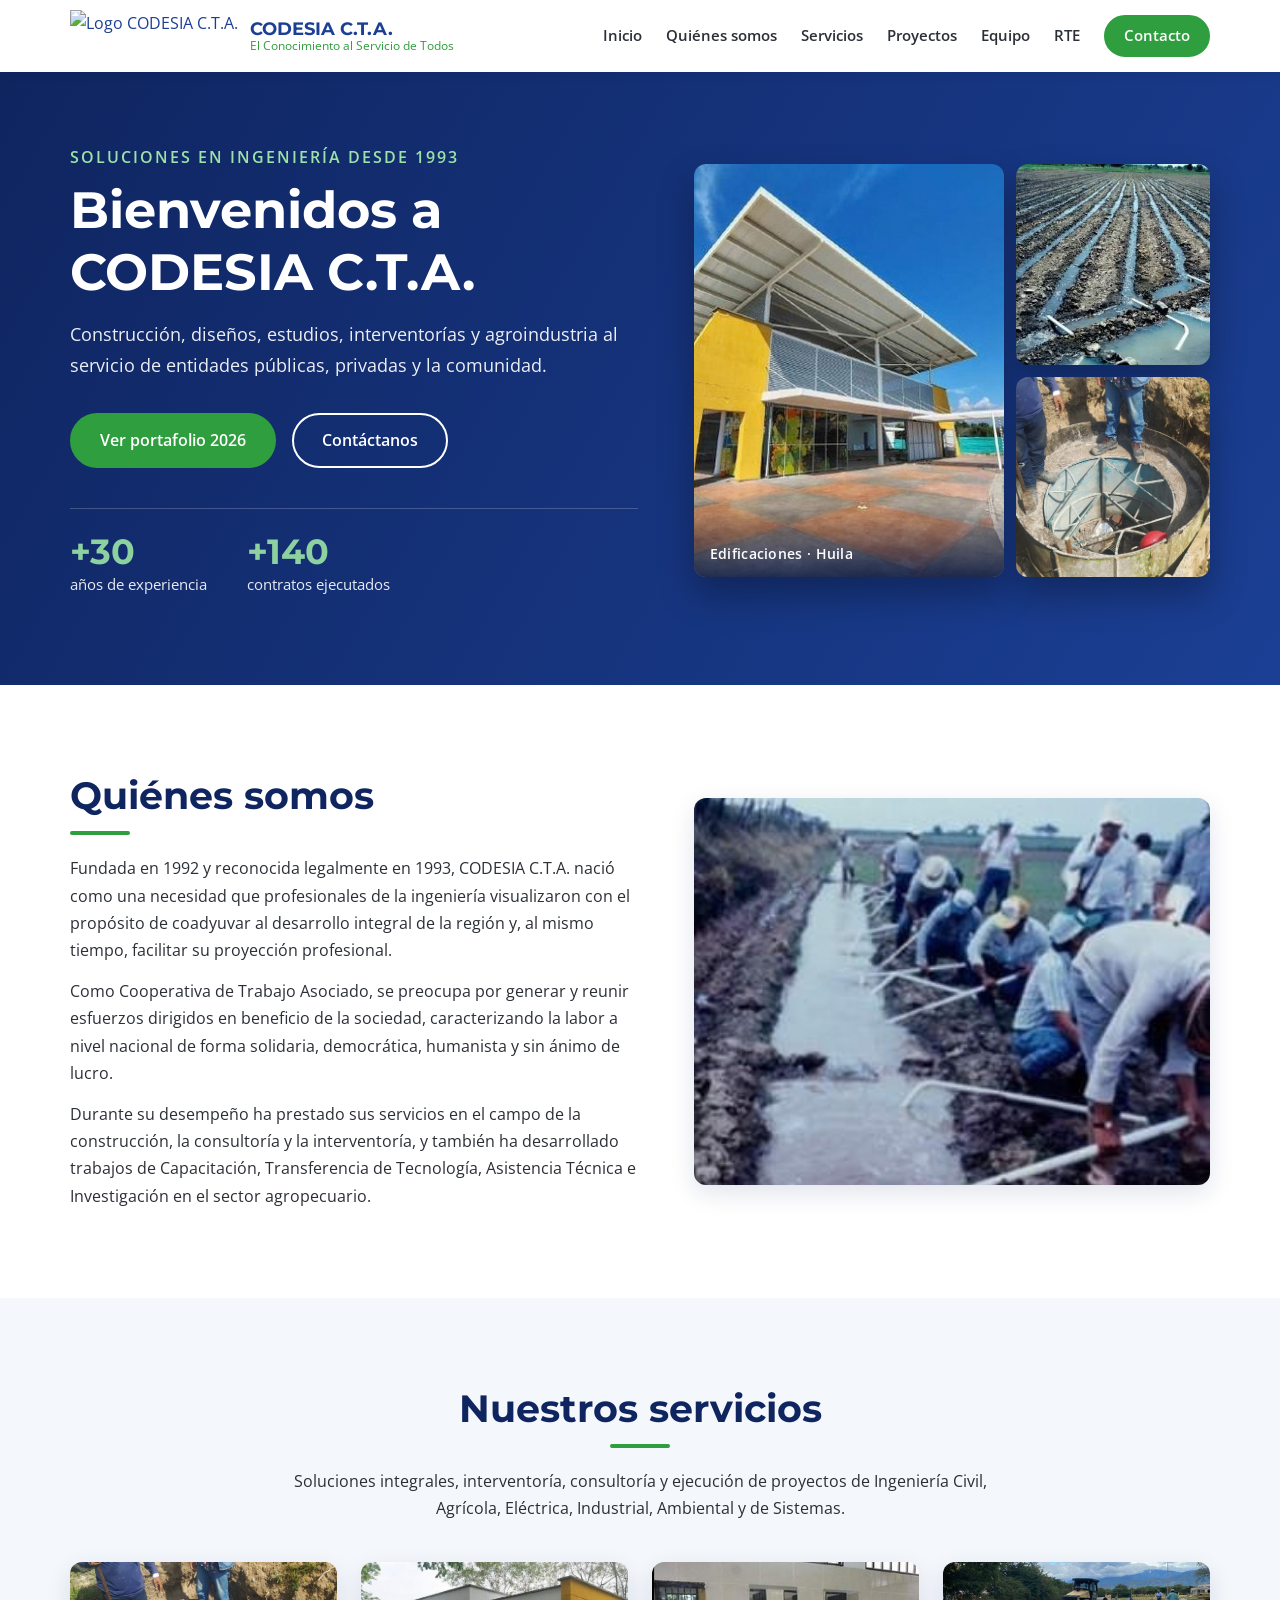
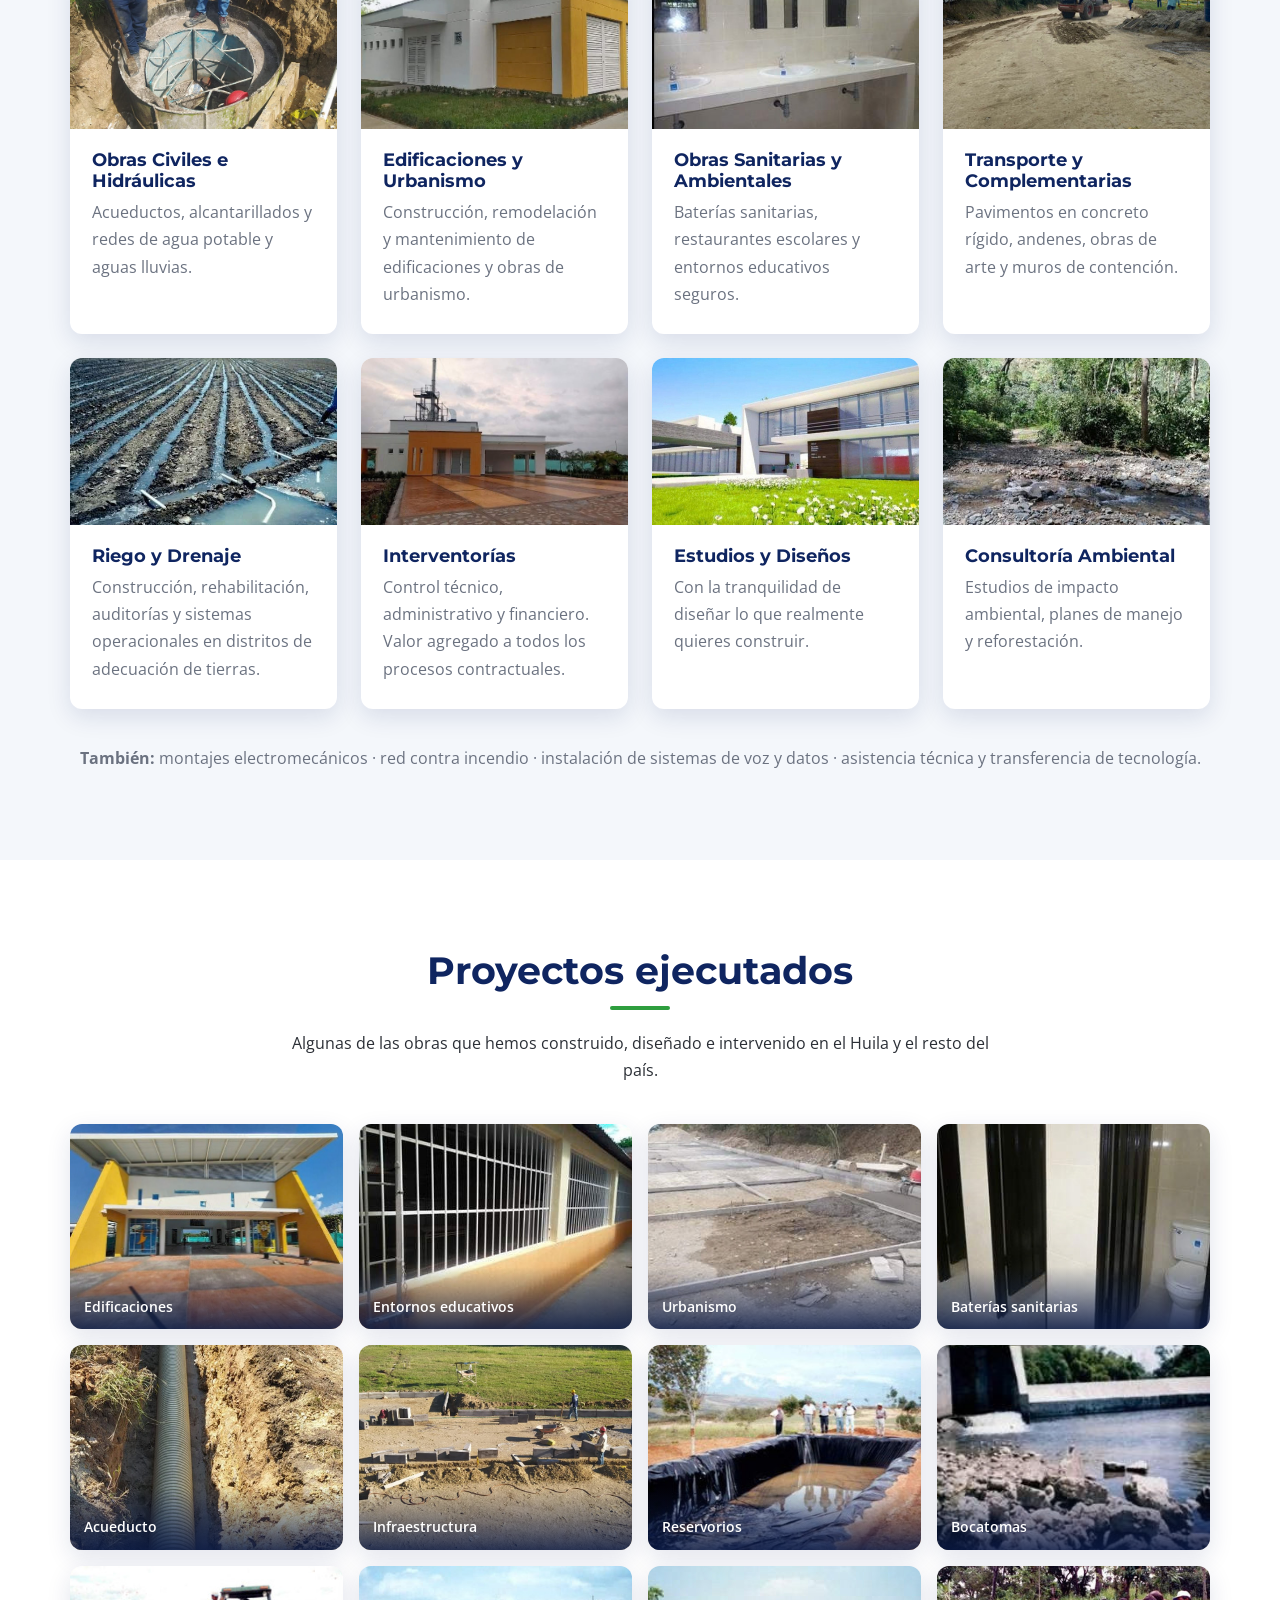
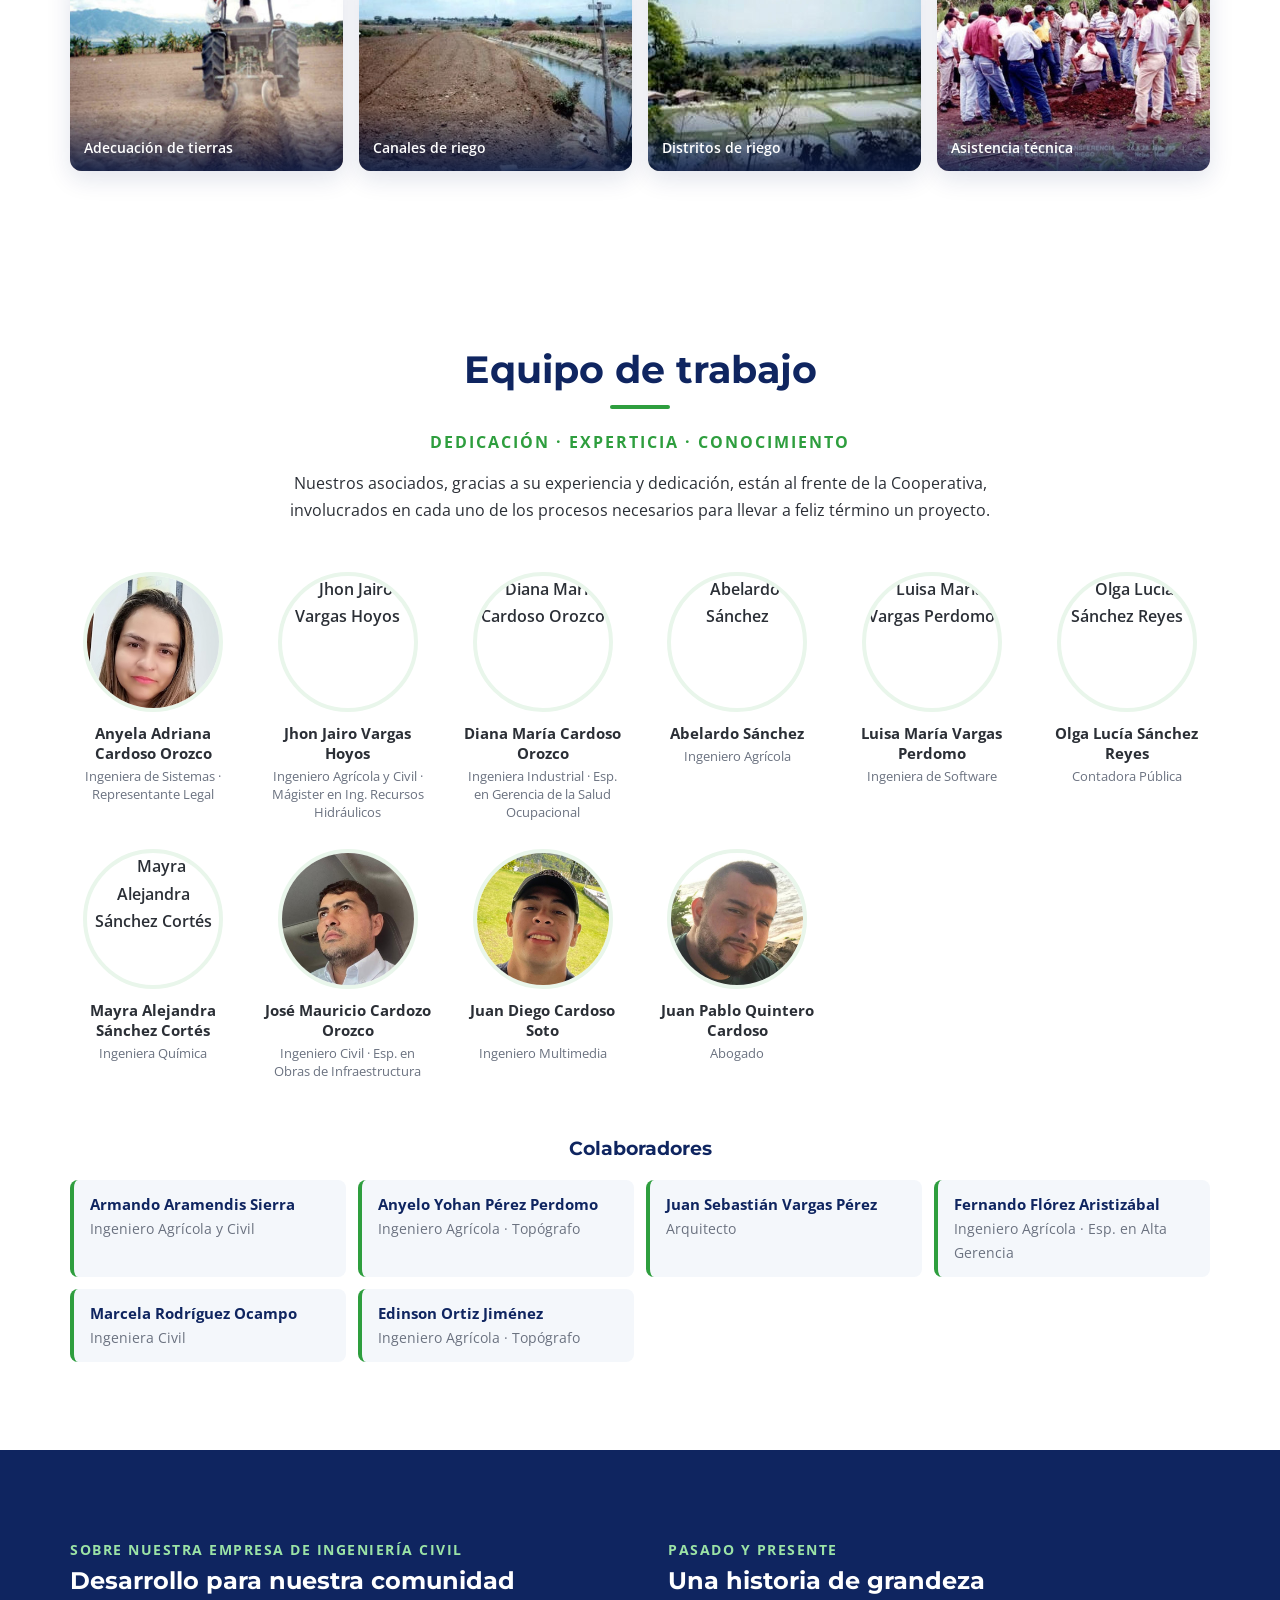
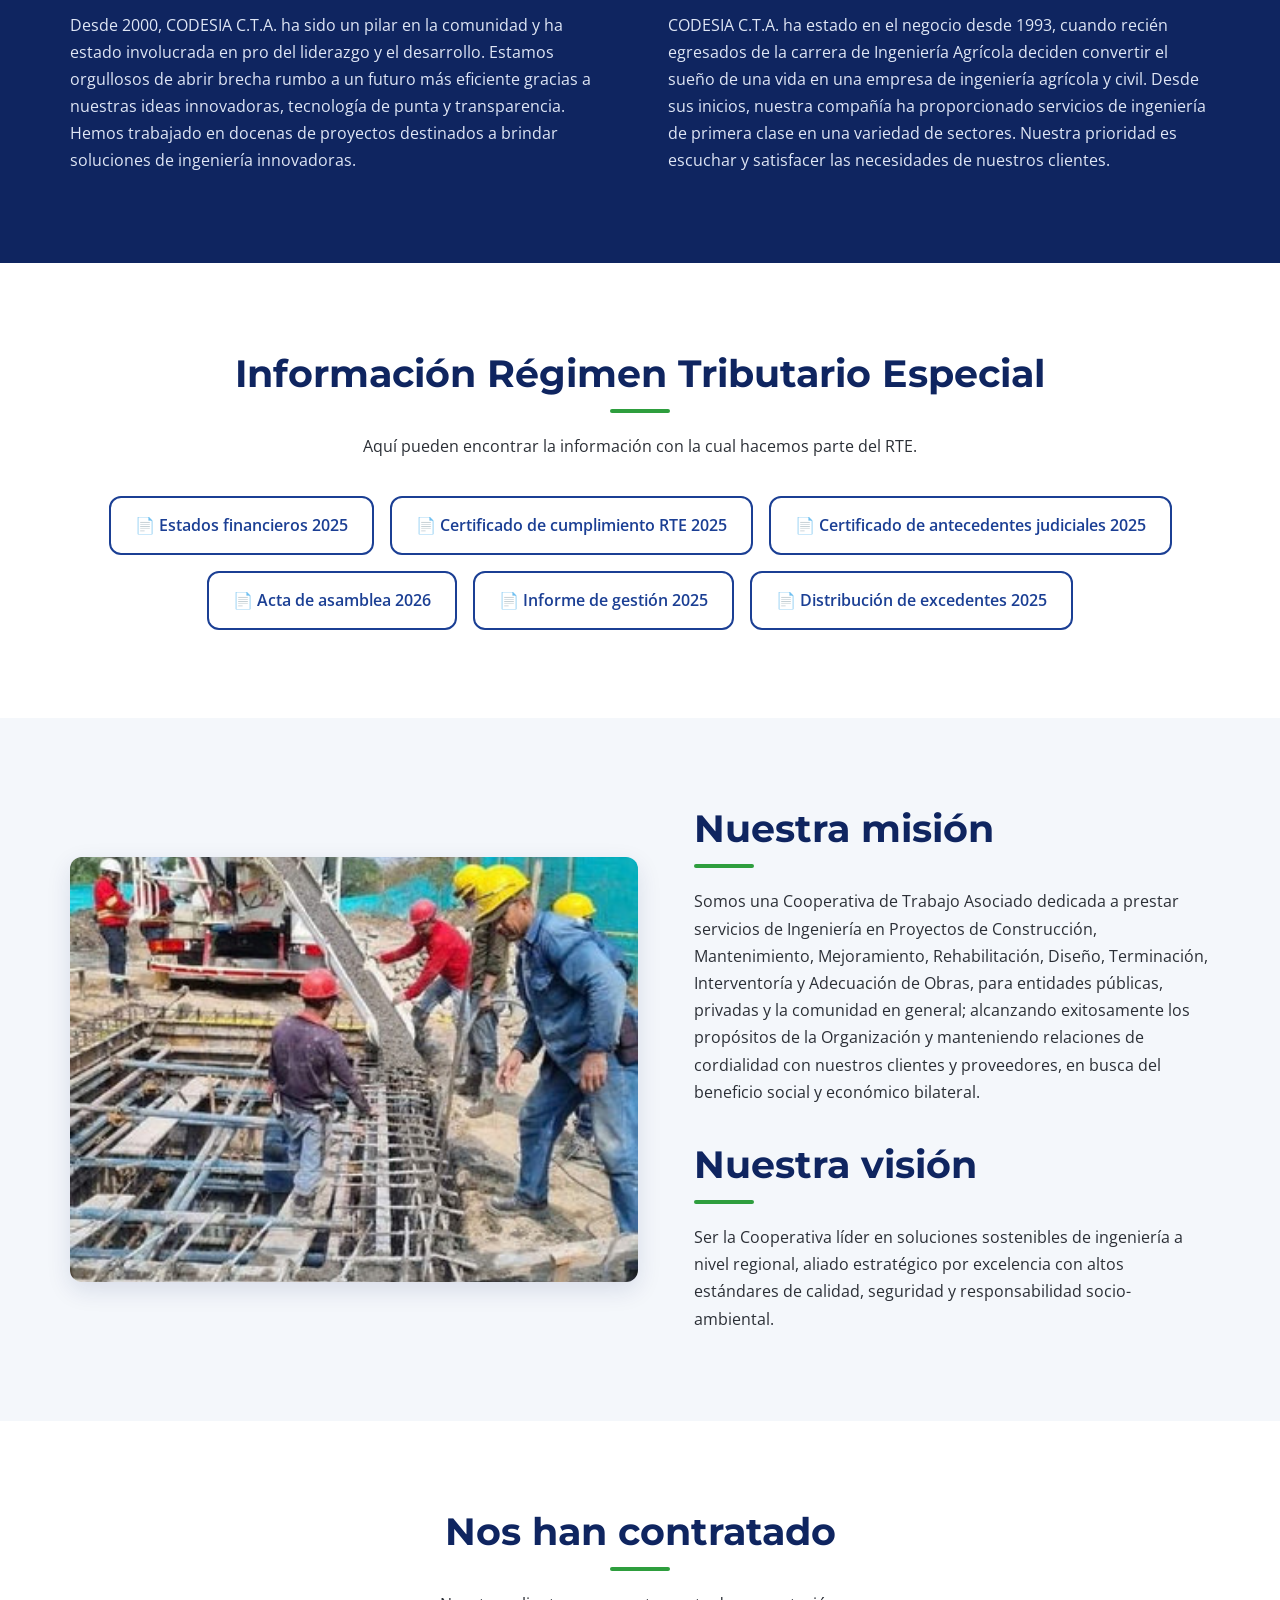
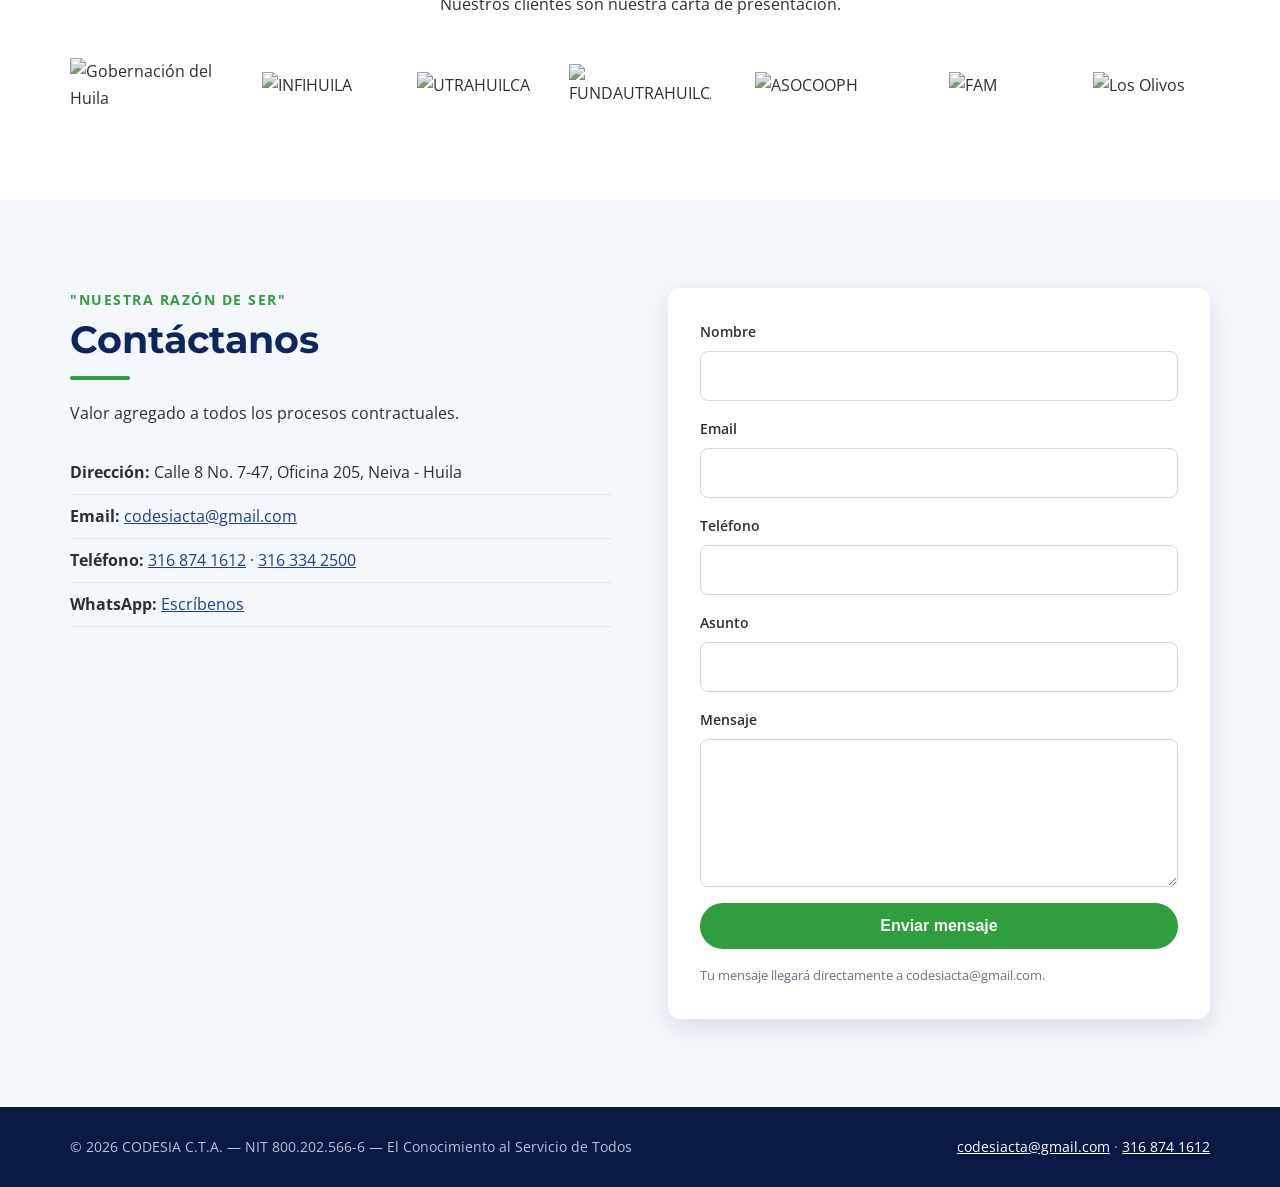
==== index.html @ 28643c00 "Equipo: agrega a Juan Diego Cardoso Soto y Juan Pablo Quintero Cardoso; nueva foto de Anyela Co-Auth" ====
<!DOCTYPE html>
<html lang="es">
<head>
  <meta charset="UTF-8">
  <meta name="viewport" content="width=device-width, initial-scale=1.0">
  <title>CODESIA C.T.A. | Ingeniería, Construcción e Interventoría</title>
  <meta name="description" content="CODESIA C.T.A. - Cooperativa de Trabajo Asociado para la construcción, diseños, estudios, interventorías y agroindustria. El Conocimiento al Servicio de Todos.">
  <link rel="icon" href="https://static.wixstatic.com/media/027a14_4498645d5da542258944b8db8ea294cb~mv2.png/v1/fit/w_1200,h_1200,q_85/img.png">
  <link rel="preconnect" href="https://fonts.googleapis.com">
  <link rel="preconnect" href="https://fonts.gstatic.com" crossorigin>
  <link href="https://fonts.googleapis.com/css2?family=Montserrat:wght@600;700;800&family=Open+Sans:wght@400;600&display=swap" rel="stylesheet">
  <link rel="stylesheet" href="css/styles.css">
</head>
<body>

  <!-- ===== ENCABEZADO ===== -->
  <header class="header" id="header">
    <div class="container header__inner">
      <a href="#inicio" class="brand">
        <img src="https://static.wixstatic.com/media/027a14_4498645d5da542258944b8db8ea294cb~mv2.png/v1/fit/w_1200,h_1200,q_85/img.png" alt="Logo CODESIA C.T.A." class="brand__logo">
        <span class="brand__text">
          <strong>CODESIA C.T.A.</strong>
          <small>El Conocimiento al Servicio de Todos</small>
        </span>
      </a>
      <button class="nav-toggle" id="navToggle" aria-label="Abrir menú" aria-expanded="false">
        <span></span><span></span><span></span>
      </button>
      <nav class="nav" id="nav">
        <a href="#inicio">Inicio</a>
        <a href="#nosotros">Quiénes somos</a>
        <a href="#servicios">Servicios</a>
        <a href="#proyectos">Proyectos</a>
        <a href="#equipo">Equipo</a>
        <a href="#rte">RTE</a>
        <a href="#contacto" class="btn btn--small">Contacto</a>
      </nav>
    </div>
  </header>

  <main>
    <!-- ===== HERO ===== -->
    <section class="hero" id="inicio">
      <div class="container hero__grid">
        <div class="hero__content">
          <p class="hero__eyebrow">Soluciones en ingeniería desde 1993</p>
          <h1>Bienvenidos a CODESIA C.T.A.</h1>
          <p class="hero__lead">Construcción, diseños, estudios, interventorías y agroindustria al servicio de entidades públicas, privadas y la comunidad.</p>
          <div class="hero__actions">
            <a href="docs/portafolio-codesia-2026.pdf" target="_blank" rel="noopener" class="btn">Ver portafolio 2026</a>
            <a href="#contacto" class="btn btn--ghost">Contáctanos</a>
          </div>
          <ul class="hero__stats">
            <li><strong>+30</strong> años de experiencia</li>
            <li><strong>+140</strong> contratos ejecutados</li>
          </ul>
        </div>
        <div class="hero__media">
          <div class="collage">
            <figure class="collage__main slides" aria-label="Obras ejecutadas por CODESIA C.T.A.">
              <img class="is-active" src="img/hero-edificio.jpg" alt="Edificación construida por CODESIA C.T.A." data-caption="Edificaciones · Huila">
              <img src="img/serv-interventoria.jpg" alt="Obra con interventoría de CODESIA C.T.A." data-caption="Interventoría de obra civil">
              <img src="img/proy-edificacion.jpg" alt="Fachada de edificación entregada" data-caption="Obra entregada">
              <figcaption class="slides__caption">Edificaciones · Huila</figcaption>
            </figure>
            <img class="collage__side" src="img/serv-riego.jpg" alt="Distrito de riego construido por CODESIA">
            <img class="collage__side" src="img/serv-obras-civiles.jpg" alt="Obra de alcantarillado ejecutada por CODESIA">
          </div>
        </div>
      </div>
    </section>

    <!-- ===== QUIÉNES SOMOS ===== -->
    <section class="section" id="nosotros">
      <div class="container split">
        <div>
          <h2 class="section__title">Quiénes somos</h2>
          <p>Fundada en 1992 y reconocida legalmente en 1993, CODESIA C.T.A. nació como una necesidad que profesionales de la ingeniería visualizaron con el propósito de coadyuvar al desarrollo integral de la región y, al mismo tiempo, facilitar su proyección profesional.</p>
          <p>Como Cooperativa de Trabajo Asociado, se preocupa por generar y reunir esfuerzos dirigidos en beneficio de la sociedad, caracterizando la labor a nivel nacional de forma solidaria, democrática, humanista y sin ánimo de lucro.</p>
          <p>Durante su desempeño ha prestado sus servicios en el campo de la construcción, la consultoría y la interventoría, y también ha desarrollado trabajos de Capacitación, Transferencia de Tecnología, Asistencia Técnica e Investigación en el sector agropecuario.</p>
        </div>
        <img class="split__img" src="img/nosotros-riego.jpg" alt="Equipo de CODESIA trabajando en un canal de riego" loading="lazy">
      </div>
    </section>

    <!-- ===== SERVICIOS ===== -->
    <section class="section section--alt" id="servicios">
      <div class="container">
        <h2 class="section__title center">Nuestros servicios</h2>
        <p class="center narrow">Soluciones integrales, interventoría, consultoría y ejecución de proyectos de Ingeniería Civil, Agrícola, Eléctrica, Industrial, Ambiental y de Sistemas.</p>
        <div class="cards">
          <article class="card">
            <img src="img/serv-obras-civiles.jpg" alt="Obra de alcantarillado" loading="lazy">
            <div class="card__body">
              <h3>Obras Civiles e Hidráulicas</h3>
              <p>Acueductos, alcantarillados y redes de agua potable y aguas lluvias.</p>
            </div>
          </article>
          <article class="card">
            <img src="img/serv-edificaciones.jpg" alt="Edificación remodelada" loading="lazy">
            <div class="card__body">
              <h3>Edificaciones y Urbanismo</h3>
              <p>Construcción, remodelación y mantenimiento de edificaciones y obras de urbanismo.</p>
            </div>
          </article>
          <article class="card">
            <img src="img/serv-sanitarias.jpg" alt="Batería sanitaria construida" loading="lazy">
            <div class="card__body">
              <h3>Obras Sanitarias y Ambientales</h3>
              <p>Baterías sanitarias, restaurantes escolares y entornos educativos seguros.</p>
            </div>
          </article>
          <article class="card">
            <img src="img/serv-transporte.jpg" alt="Obra vial con maquinaria" loading="lazy">
            <div class="card__body">
              <h3>Transporte y Complementarias</h3>
              <p>Pavimentos en concreto rígido, andenes, obras de arte y muros de contención.</p>
            </div>
          </article>
          <article class="card">
            <img src="img/serv-riego.jpg" alt="Distrito de riego" loading="lazy">
            <div class="card__body">
              <h3>Riego y Drenaje</h3>
              <p>Construcción, rehabilitación, auditorías y sistemas operacionales en distritos de adecuación de tierras.</p>
            </div>
          </article>
          <article class="card">
            <img src="img/serv-interventoria.jpg" alt="Obra con interventoría de CODESIA" loading="lazy">
            <div class="card__body">
              <h3>Interventorías</h3>
              <p>Control técnico, administrativo y financiero. Valor agregado a todos los procesos contractuales.</p>
            </div>
          </article>
          <article class="card">
            <img src="img/serv-estudios.jpg" alt="Render de diseño arquitectónico" loading="lazy">
            <div class="card__body">
              <h3>Estudios y Diseños</h3>
              <p>Con la tranquilidad de diseñar lo que realmente quieres construir.</p>
            </div>
          </article>
          <article class="card">
            <img src="img/serv-ambiental.jpg" alt="Quebrada intervenida con plan de manejo ambiental" loading="lazy">
            <div class="card__body">
              <h3>Consultoría Ambiental</h3>
              <p>Estudios de impacto ambiental, planes de manejo y reforestación.</p>
            </div>
          </article>
        </div>
        <p class="center also"><strong>También:</strong> montajes electromecánicos · red contra incendio · instalación de sistemas de voz y datos · asistencia técnica y transferencia de tecnología.</p>
      </div>
    </section>

    <!-- ===== PROYECTOS ===== -->
    <section class="section" id="proyectos">
      <div class="container">
        <h2 class="section__title center">Proyectos ejecutados</h2>
        <p class="center narrow">Algunas de las obras que hemos construido, diseñado e intervenido en el Huila y el resto del país.</p>
        <div class="gallery">
          <figure><img src="img/proy-edificacion.jpg" alt="Edificación" loading="lazy"><figcaption>Edificaciones</figcaption></figure>
          <figure><img src="img/proy-educativo.jpg" alt="Institución educativa" loading="lazy"><figcaption>Entornos educativos</figcaption></figure>
          <figure><img src="img/proy-urbanismo.jpg" alt="Obra de urbanismo" loading="lazy"><figcaption>Urbanismo</figcaption></figure>
          <figure><img src="img/proy-baterias.jpg" alt="Baterías sanitarias" loading="lazy"><figcaption>Baterías sanitarias</figcaption></figure>
          <figure><img src="img/proy-acueducto.jpg" alt="Tubería de acueducto" loading="lazy"><figcaption>Acueducto</figcaption></figure>
          <figure><img src="img/proy-vial.jpg" alt="Construcción de infraestructura" loading="lazy"><figcaption>Infraestructura</figcaption></figure>
          <figure><img src="img/proy-reservorio.jpg" alt="Reservorio de agua" loading="lazy"><figcaption>Reservorios</figcaption></figure>
          <figure><img src="img/proy-bocatoma.jpg" alt="Bocatoma" loading="lazy"><figcaption>Bocatomas</figcaption></figure>
          <figure><img src="img/proy-adecuacion.jpg" alt="Adecuación de tierras" loading="lazy"><figcaption>Adecuación de tierras</figcaption></figure>
          <figure><img src="img/proy-canal.jpg" alt="Canal de riego" loading="lazy"><figcaption>Canales de riego</figcaption></figure>
          <figure><img src="img/proy-arrozales.jpg" alt="Distrito de riego" loading="lazy"><figcaption>Distritos de riego</figcaption></figure>
          <figure><img src="img/proy-asistencia.jpg" alt="Asistencia técnica a productores" loading="lazy"><figcaption>Asistencia técnica</figcaption></figure>
        </div>
      </div>
    </section>

    <!-- ===== EQUIPO ===== -->
    <section class="section" id="equipo">
      <div class="container">
        <h2 class="section__title center">Equipo de trabajo</h2>
        <p class="section__subtitle center">Dedicación · Experticia · Conocimiento</p>
        <p class="center narrow">Nuestros asociados, gracias a su experiencia y dedicación, están al frente de la Cooperativa, involucrados en cada uno de los procesos necesarios para llevar a feliz término un proyecto.</p>
        <div class="team">
          <a class="member" href="mailto:anyelacardoso@gmail.com">
            <img src="img/equipo-anyela-cardoso.jpg" alt="Anyela Adriana Cardoso Orozco" loading="lazy">
            <strong>Anyela Adriana Cardoso Orozco</strong><small>Ingeniera de Sistemas · Representante Legal</small>
          </a>
          <a class="member" href="mailto:jjvargashoyos@yahoo.es">
            <img src="https://static.wixstatic.com/media/027a14_e2ed1366f6fd405bb6ce24b2d7cf6319~mv2.jpg/v1/fit/w_1200,h_1200,q_85/img.jpg" alt="Jhon Jairo Vargas Hoyos" loading="lazy">
            <strong>Jhon Jairo Vargas Hoyos</strong><small>Ingeniero Agrícola y Civil · Mágister en Ing. Recursos Hidráulicos</small>
          </a>
          <a class="member" href="mailto:dianacardoso2000@yahoo.com">
            <img src="https://static.wixstatic.com/media/027a14_a8f95bedf09742ee949c85bc0c770362~mv2.jpg/v1/fit/w_1200,h_1200,q_85/img.jpg" alt="Diana María Cardoso Orozco" loading="lazy">
            <strong>Diana María Cardoso Orozco</strong><small>Ingeniera Industrial · Esp. en Gerencia de la Salud Ocupacional</small>
          </a>
          <a class="member" href="mailto:abelardosanchez2807@hotmail.com">
            <img src="https://static.wixstatic.com/media/027a14_67817567b03c4ee2a94b92a2643e9788~mv2.jpg/v1/fit/w_1200,h_1200,q_85/img.jpg" alt="Abelardo Sánchez" loading="lazy">
            <strong>Abelardo Sánchez</strong><small>Ingeniero Agrícola</small>
          </a>
          <a class="member" href="mailto:luisa.vargas0308@gmail.com">
            <img src="https://static.wixstatic.com/media/027a14_a096672bf51e4880b61c4b37876b4d26~mv2.png/v1/fit/w_1200,h_1200,q_85/img.png" alt="Luisa María Vargas Perdomo" loading="lazy">
            <strong>Luisa María Vargas Perdomo</strong><small>Ingeniera de Software</small>
          </a>
          <a class="member" href="mailto:olgasanchez1965@gmail.com">
            <img src="https://static.wixstatic.com/media/027a14_54dc76b6d5a348ccbfc058cb740c13b6~mv2.jpg/v1/fit/w_1200,h_1200,q_85/img.jpg" alt="Olga Lucía Sánchez Reyes" loading="lazy">
            <strong>Olga Lucía Sánchez Reyes</strong><small>Contadora Pública</small>
          </a>
          <a class="member" href="mailto:male.sancorte@gmail.com">
            <img src="https://static.wixstatic.com/media/027a14_27e66b852b3447fa91d68691d610c1b2~mv2.jpg/v1/fit/w_1200,h_1200,q_85/img.jpg" alt="Mayra Alejandra Sánchez Cortés" loading="lazy">
            <strong>Mayra Alejandra Sánchez Cortés</strong><small>Ingeniera Química</small>
          </a>
          <div class="member">
            <img src="img/equipo-jose-mauricio-cardozo.jpg" alt="José Mauricio Cardozo Orozco" loading="lazy">
            <strong>José Mauricio Cardozo Orozco</strong><small>Ingeniero Civil · Esp. en Obras de Infraestructura</small>
          </div>
          <div class="member">
            <img src="img/equipo-juan-diego-cardoso.jpg" alt="Juan Diego Cardoso Soto" loading="lazy">
            <strong>Juan Diego Cardoso Soto</strong><small>Ingeniero Multimedia</small>
          </div>
          <div class="member">
            <img src="img/equipo-juan-pablo-quintero.jpg" alt="Juan Pablo Quintero Cardoso" loading="lazy">
            <strong>Juan Pablo Quintero Cardoso</strong><small>Abogado</small>
          </div>
        </div>
        <h3 class="team__more-title center">Colaboradores</h3>
        <ul class="team__list">
          <li><strong>Armando Aramendis Sierra</strong> Ingeniero Agrícola y Civil</li>
          <li><strong>Anyelo Yohan Pérez Perdomo</strong> Ingeniero Agrícola · Topógrafo</li>
          <li><strong>Juan Sebastián Vargas Pérez</strong> Arquitecto</li>
          <li><strong>Fernando Flórez Aristizábal</strong> Ingeniero Agrícola · Esp. en Alta Gerencia</li>
          <li><strong>Marcela Rodríguez Ocampo</strong> Ingeniera Civil</li>
          <li><strong>Edinson Ortiz Jiménez</strong> Ingeniero Agrícola · Topógrafo</li>
        </ul>
      </div>
    </section>

    <!-- ===== HISTORIA ===== -->
    <section class="section section--dark">
      <div class="container two-col">
        <div>
          <p class="eyebrow">Sobre nuestra empresa de ingeniería civil</p>
          <h2>Desarrollo para nuestra comunidad</h2>
          <p>Desde 2000, CODESIA C.T.A. ha sido un pilar en la comunidad y ha estado involucrada en pro del liderazgo y el desarrollo. Estamos orgullosos de abrir brecha rumbo a un futuro más eficiente gracias a nuestras ideas innovadoras, tecnología de punta y transparencia. Hemos trabajado en docenas de proyectos destinados a brindar soluciones de ingeniería innovadoras.</p>
        </div>
        <div>
          <p class="eyebrow">Pasado y presente</p>
          <h2>Una historia de grandeza</h2>
          <p>CODESIA C.T.A. ha estado en el negocio desde 1993, cuando recién egresados de la carrera de Ingeniería Agrícola deciden convertir el sueño de una vida en una empresa de ingeniería agrícola y civil. Desde sus inicios, nuestra compañía ha proporcionado servicios de ingeniería de primera clase en una variedad de sectores. Nuestra prioridad es escuchar y satisfacer las necesidades de nuestros clientes.</p>
        </div>
      </div>
    </section>

    <!-- ===== RÉGIMEN TRIBUTARIO ESPECIAL ===== -->
    <section class="section" id="rte">
      <div class="container">
        <h2 class="section__title center">Información Régimen Tributario Especial</h2>
        <p class="center narrow">Aquí pueden encontrar la información con la cual hacemos parte del RTE.</p>
        <div class="docs">
          <a class="doc" href="docs/estados-financieros-2025.pdf" target="_blank" rel="noopener">📄 Estados financieros 2025</a>
          <a class="doc" href="docs/certificado-cumplimiento-rte-2025.pdf" target="_blank" rel="noopener">📄 Certificado de cumplimiento RTE 2025</a>
          <a class="doc" href="docs/certificado-antecedentes-judiciales-2025.pdf" target="_blank" rel="noopener">📄 Certificado de antecedentes judiciales 2025</a>
          <a class="doc" href="docs/acta-asamblea-2026.pdf" target="_blank" rel="noopener">📄 Acta de asamblea 2026</a>
          <a class="doc" href="docs/informe-de-gestion-2025.pdf" target="_blank" rel="noopener">📄 Informe de gestión 2025</a>
          <a class="doc" href="docs/distribucion-excedentes-2025.pdf" target="_blank" rel="noopener">📄 Distribución de excedentes 2025</a>
        </div>
      </div>
    </section>

    <!-- ===== MISIÓN ===== -->
    <section class="section section--alt">
      <div class="container split split--reverse">
        <img class="split__img" src="img/mision-obra.jpg" alt="Equipo de CODESIA fundiendo concreto en obra" loading="lazy">
        <div>
          <h2 class="section__title">Nuestra misión</h2>
          <p>Somos una Cooperativa de Trabajo Asociado dedicada a prestar servicios de Ingeniería en Proyectos de Construcción, Mantenimiento, Mejoramiento, Rehabilitación, Diseño, Terminación, Interventoría y Adecuación de Obras, para entidades públicas, privadas y la comunidad en general; alcanzando exitosamente los propósitos de la Organización y manteniendo relaciones de cordialidad con nuestros clientes y proveedores, en busca del beneficio social y económico bilateral.</p>
          <h2 class="section__title section__title--mt">Nuestra visión</h2>
          <p>Ser la Cooperativa líder en soluciones sostenibles de ingeniería a nivel regional, aliado estratégico por excelencia con altos estándares de calidad, seguridad y responsabilidad socio-ambiental.</p>
        </div>
      </div>
    </section>

    <!-- ===== CLIENTES ===== -->
    <section class="section" id="clientes">
      <div class="container">
        <h2 class="section__title center">Nos han contratado</h2>
        <p class="center narrow">Nuestros clientes son nuestra carta de presentación.</p>
        <div class="clients">
          <img src="https://static.wixstatic.com/media/027a14_5fe9ebf5f56743e48a27b57cfc004936~mv2.jpg/v1/fit/w_1200,h_1200,q_85/img.jpg" alt="Gobernación del Huila" loading="lazy">
          <img src="https://static.wixstatic.com/media/027a14_7f2a3ec3f2144faeaa069f5dd5c1cd45~mv2.jpg/v1/fit/w_1200,h_1200,q_85/img.jpg" alt="INFIHUILA" loading="lazy">
          <img src="https://static.wixstatic.com/media/027a14_74d6ae008a0a40819c60f7df52d6c5e8~mv2.jpg/v1/fit/w_1200,h_1200,q_85/img.jpg" alt="UTRAHUILCA" loading="lazy">
          <img src="https://static.wixstatic.com/media/027a14_358e54f78e404fee96c2e8acd11b35c5~mv2.jpg/v1/fit/w_1200,h_1200,q_85/img.jpg" alt="FUNDAUTRAHUILCA" loading="lazy">
          <img src="https://static.wixstatic.com/media/027a14_c3175df4786245e3b536284e732d485c~mv2.jpg/v1/fit/w_1200,h_1200,q_85/img.jpg" alt="ASOCOOPH" loading="lazy">
          <img src="https://static.wixstatic.com/media/027a14_67bbdf881c0943abb2299e58f1877b40~mv2.jpg/v1/fit/w_1200,h_1200,q_85/img.jpg" alt="FAM" loading="lazy">
          <img src="https://static.wixstatic.com/media/027a14_191540577bad42c094165669b1112fb2~mv2.png/v1/fit/w_1200,h_1200,q_85/img.png" alt="Los Olivos" loading="lazy">
        </div>
      </div>
    </section>

    <!-- ===== CONTACTO ===== -->
    <section class="section section--alt" id="contacto">
      <div class="container two-col">
        <div>
          <p class="eyebrow">"Nuestra razón de ser"</p>
          <h2 class="section__title">Contáctanos</h2>
          <p>Valor agregado a todos los procesos contractuales.</p>
          <ul class="contact-list">
            <li><strong>Dirección:</strong> Calle 8 No. 7-47, Oficina 205, Neiva - Huila</li>
            <li><strong>Email:</strong> <a href="mailto:codesiacta@gmail.com">codesiacta@gmail.com</a></li>
            <li><strong>Teléfono:</strong> <a href="tel:+573168741612">316 874 1612</a> · <a href="tel:+573163342500">316 334 2500</a></li>
            <li><strong>WhatsApp:</strong> <a href="https://wa.me/573168741612" target="_blank" rel="noopener">Escríbenos</a></li>
          </ul>
        </div>
        <!-- El formulario se envía con FormSubmit (https://formsubmit.co) y llega a codesiacta@gmail.com -->
        <form class="form" id="contactForm" action="https://formsubmit.co/codesiacta@gmail.com" method="POST">
          <div class="form__ok" id="formOk" hidden>✅ ¡Gracias! Recibimos tu mensaje y te responderemos pronto.</div>
          <label>Nombre<input type="text" name="Nombre" required></label>
          <label>Email<input type="email" name="email" required></label>
          <label>Teléfono<input type="tel" name="Teléfono"></label>
          <label>Asunto<input type="text" name="Asunto"></label>
          <label>Mensaje<textarea name="Mensaje" rows="5" required></textarea></label>
          <input type="hidden" name="_subject" value="Nuevo mensaje desde la página web de CODESIA">
          <input type="hidden" name="_template" value="table">
          <input type="hidden" name="_next" id="formNext">
          <input type="text" name="_honey" class="form__honey" tabindex="-1" autocomplete="off" aria-hidden="true">
          <button type="submit" class="btn">Enviar mensaje</button>
          <p class="form__note">Tu mensaje llegará directamente a codesiacta@gmail.com.</p>
        </form>
      </div>
    </section>
  </main>

  <!-- ===== PIE DE PÁGINA ===== -->
  <footer class="footer">
    <div class="container footer__inner">
      <p>© <span id="year"></span> CODESIA C.T.A. — NIT 800.202.566-6 — El Conocimiento al Servicio de Todos</p>
      <p><a href="mailto:codesiacta@gmail.com">codesiacta@gmail.com</a> · <a href="tel:+573168741612">316 874 1612</a></p>
    </div>
  </footer>

  <script src="js/main.js"></script>
</body>
</html>
---- css/styles.css ----
/* ===== Variables (colores tomados del logo CODESIA) ===== */
:root {
  --azul: #1b3f94;
  --azul-oscuro: #0f2560;
  --verde: #2e9e3e;
  --verde-claro: #e9f6eb;
  --texto: #2b2f36;
  --gris: #6b7280;
  --fondo: #ffffff;
  --fondo-alt: #f4f7fb;
  --radio: 12px;
  --sombra: 0 8px 24px rgba(15, 37, 96, 0.12);
}

* { box-sizing: border-box; margin: 0; padding: 0; }
html { scroll-behavior: smooth; scroll-padding-top: 80px; }
body {
  font-family: "Open Sans", system-ui, sans-serif;
  color: var(--texto);
  background: var(--fondo);
  line-height: 1.7;
}
img { max-width: 100%; display: block; }
a { color: var(--azul); }
h1, h2, h3 { font-family: "Montserrat", sans-serif; line-height: 1.2; color: var(--azul-oscuro); }

.container { width: min(1140px, 100% - 32px); margin-inline: auto; }
.center { text-align: center; }
.narrow { max-width: 720px; margin-inline: auto; }

/* ===== Botones ===== */
.btn {
  display: inline-block;
  background: var(--verde);
  color: #fff;
  padding: 12px 28px;
  border-radius: 999px;
  font-weight: 600;
  text-decoration: none;
  border: 2px solid var(--verde);
  cursor: pointer;
  font-size: 1rem;
  transition: transform .2s, background .2s;
}
.btn:hover { transform: translateY(-2px); background: #258533; }
.btn--ghost { background: transparent; border-color: #fff; }
.btn--ghost:hover { background: rgba(255,255,255,.15); }
.btn--small { padding: 6px 18px; color: #fff !important; }

/* ===== Encabezado ===== */
.header {
  position: sticky; top: 0; z-index: 100;
  background: #fff;
  box-shadow: 0 2px 10px rgba(0,0,0,.06);
}
.header__inner { display: flex; align-items: center; justify-content: space-between; height: 72px; }
.brand { display: flex; align-items: center; gap: 12px; text-decoration: none; }
.brand__logo { height: 52px; width: auto; }
.brand__text { display: flex; flex-direction: column; line-height: 1.2; }
.brand__text strong { font-family: "Montserrat", sans-serif; color: var(--azul); font-size: 1.1rem; }
.brand__text small { color: var(--verde); font-size: .78rem; }

.nav { display: flex; align-items: center; gap: 24px; }
.nav a { text-decoration: none; color: var(--texto); font-weight: 600; font-size: .95rem; }
.nav a:hover { color: var(--verde); }

.nav-toggle { display: none; background: none; border: 0; cursor: pointer; padding: 8px; }
.nav-toggle span { display: block; width: 26px; height: 3px; background: var(--azul); margin: 5px 0; border-radius: 2px; transition: .3s; }

/* ===== Hero ===== */
.hero {
  background: linear-gradient(120deg, var(--azul-oscuro) 0%, var(--azul) 100%);
  color: #fff;
  padding: 72px 0 88px;
}
.hero__grid { display: grid; grid-template-columns: 1.1fr 1fr; gap: 56px; align-items: center; }
.hero h1 { color: #fff; font-size: clamp(2rem, 5vw, 3.2rem); margin-bottom: 16px; }
.hero__eyebrow { text-transform: uppercase; letter-spacing: 2px; color: #9be3a6; font-weight: 600; margin-bottom: 8px; }
.hero__lead { font-size: 1.15rem; opacity: .92; margin-bottom: 32px; }
.hero__actions { display: flex; gap: 16px; flex-wrap: wrap; }
.hero__stats { list-style: none; display: flex; gap: 40px; margin-top: 40px; padding-top: 24px; border-top: 1px solid rgba(255,255,255,.2); }
.hero__stats li { font-size: .95rem; opacity: .9; }
.hero__stats strong { display: block; font-family: "Montserrat", sans-serif; font-size: 2.2rem; color: #9be3a6; line-height: 1.1; }
/* Collage de fotos reales */
.hero__media { position: relative; }
.collage {
  display: grid;
  grid-template-columns: 1.6fr 1fr;
  grid-template-rows: 1fr 1fr;
  gap: 12px;
  aspect-ratio: 5 / 4;
}
.collage__main { grid-row: 1 / 3; position: relative; overflow: hidden; border-radius: var(--radio); background: var(--azul-oscuro); }
.collage__side { width: 100%; height: 100%; object-fit: cover; border-radius: var(--radio); }
.collage__main, .collage__side { box-shadow: 0 18px 36px rgba(0,0,0,.3); }
.slides img {
  position: absolute; inset: 0; width: 100%; height: 100%; object-fit: cover;
  opacity: 0; transition: opacity 1.4s ease;
}
.slides img.is-active { opacity: 1; }
.slides__caption {
  position: absolute; left: 0; right: 0; bottom: 0; z-index: 1;
  padding: 36px 16px 12px; color: #fff; font-size: .85rem; font-weight: 600; letter-spacing: .3px;
  background: linear-gradient(transparent, rgba(10,26,69,.85));
}

@media (prefers-reduced-motion: reduce) {
  .slides img { transition: none; }
}

/* ===== Secciones ===== */
.section { padding: 88px 0; }
.section--alt { background: var(--fondo-alt); }
.section--dark { background: var(--azul-oscuro); color: #dfe6f5; }
.section--dark h2 { color: #fff; margin-bottom: 16px; }
.section__title { font-size: clamp(1.7rem, 3.5vw, 2.4rem); margin-bottom: 20px; position: relative; }
.section__title::after { content: ""; display: block; width: 60px; height: 4px; background: var(--verde); border-radius: 2px; margin-top: 12px; }
.section__title.center::after { margin-inline: auto; }
.section__subtitle { color: var(--verde); font-weight: 700; letter-spacing: 2px; text-transform: uppercase; margin-bottom: 12px; }
.section p + p { margin-top: 14px; }
.eyebrow { color: var(--verde); font-weight: 700; text-transform: uppercase; letter-spacing: 1.5px; font-size: .85rem; margin-bottom: 6px; }
.section--dark .eyebrow { color: #9be3a6; }

.split { display: grid; grid-template-columns: 1.1fr 1fr; gap: 56px; align-items: center; }
.split__img { border-radius: var(--radio); box-shadow: var(--sombra); aspect-ratio: 4/3; object-fit: cover; width: 100%; }
.two-col { display: grid; grid-template-columns: 1fr 1fr; gap: 56px; }

/* ===== Tarjetas de servicios ===== */
.cards { display: grid; grid-template-columns: repeat(auto-fit, minmax(240px, 1fr)); gap: 24px; margin-top: 40px; }
.card { background: #fff; border-radius: var(--radio); overflow: hidden; box-shadow: var(--sombra); transition: transform .25s; }
.card:hover { transform: translateY(-6px); }
.card img { aspect-ratio: 16/10; object-fit: cover; width: 100%; }
.card__body { padding: 20px 22px 26px; }
.card h3 { font-size: 1.1rem; margin-bottom: 8px; }
.card p { color: var(--gris); }

.also { margin-top: 36px; color: var(--gris); }

/* ===== Galería de proyectos ===== */
.gallery { display: grid; grid-template-columns: repeat(auto-fill, minmax(220px, 1fr)); gap: 16px; margin-top: 40px; }
.gallery figure { position: relative; border-radius: var(--radio); overflow: hidden; aspect-ratio: 4/3; box-shadow: var(--sombra); }
.gallery img { width: 100%; height: 100%; object-fit: cover; transition: transform .4s; }
.gallery figure:hover img { transform: scale(1.06); }
.gallery figcaption {
  position: absolute; left: 0; right: 0; bottom: 0;
  padding: 28px 14px 10px; color: #fff; font-weight: 600; font-size: .9rem;
  background: linear-gradient(transparent, rgba(10,26,69,.85));
}

/* ===== Equipo ===== */
.team { display: grid; grid-template-columns: repeat(auto-fit, minmax(140px, 1fr)); gap: 28px; margin-top: 48px; }
.member { text-align: center; text-decoration: none; color: var(--texto); font-weight: 600; }
.member img { width: 140px; height: 140px; border-radius: 50%; object-fit: cover; margin: 0 auto 12px; border: 4px solid var(--verde-claro); transition: border-color .2s; }
.member:hover img { border-color: var(--verde); }
.member strong { display: block; font-size: .95rem; line-height: 1.3; }
.member small { display: block; color: var(--gris); font-weight: 400; font-size: .8rem; line-height: 1.4; margin-top: 4px; }
.team__more-title { margin-top: 56px; font-size: 1.2rem; }
.team__list { list-style: none; display: grid; grid-template-columns: repeat(auto-fit, minmax(260px, 1fr)); gap: 12px; margin-top: 20px; }
.team__list li { background: var(--fondo-alt); border-left: 4px solid var(--verde); border-radius: 8px; padding: 12px 16px; font-size: .88rem; color: var(--gris); }
.team__list strong { display: block; color: var(--azul-oscuro); font-size: .92rem; }
.section__title--mt { margin-top: 36px; }

/* ===== Documentos RTE ===== */
.docs { display: flex; flex-wrap: wrap; gap: 16px; justify-content: center; margin-top: 36px; }
.doc {
  padding: 14px 24px; border: 2px solid var(--azul); border-radius: var(--radio);
  text-decoration: none; font-weight: 600; color: var(--azul); transition: .2s;
}
.doc:hover { background: var(--azul); color: #fff; }
.doc--disabled { opacity: .45; pointer-events: none; }

/* ===== Clientes ===== */
.clients { display: grid; grid-template-columns: repeat(auto-fit, minmax(130px, 1fr)); gap: 24px; margin-top: 40px; align-items: center; }
.clients img { max-height: 90px; width: auto; margin: auto; object-fit: contain; filter: grayscale(.6); transition: filter .2s; }
.clients img:hover { filter: none; }

/* ===== Contacto ===== */
.contact-list { list-style: none; margin-top: 24px; }
.contact-list li { padding: 8px 0; border-bottom: 1px solid #e3e8f0; }
.form { background: #fff; padding: 32px; border-radius: var(--radio); box-shadow: var(--sombra); display: grid; gap: 16px; }
.form label { display: grid; gap: 6px; font-weight: 600; font-size: .9rem; }
.form input, .form textarea {
  font: inherit; padding: 12px 14px; border: 1px solid #cfd6e2; border-radius: 8px; width: 100%;
}
.form input:focus, .form textarea:focus { outline: 2px solid var(--verde); border-color: transparent; }
.form__note { font-size: .8rem; color: var(--gris); }
.form__ok { background: var(--verde-claro); color: #1f6b2a; border-radius: 8px; padding: 12px 14px; font-weight: 600; }
.form__honey { position: absolute; left: -9999px; }

/* ===== Pie ===== */
.footer { background: #0a1a45; color: #b9c3dc; padding: 28px 0; font-size: .9rem; }
.footer a { color: #fff; }
.footer__inner { display: flex; justify-content: space-between; flex-wrap: wrap; gap: 8px; }

/* ===== Responsive ===== */
@media (max-width: 860px) {
  .nav-toggle { display: block; }
  .nav {
    position: absolute; top: 72px; left: 0; right: 0;
    flex-direction: column; gap: 0; background: #fff;
    box-shadow: 0 8px 16px rgba(0,0,0,.08);
    max-height: 0; overflow: hidden; transition: max-height .3s;
  }
  .nav.open { max-height: 400px; }
  .nav a { padding: 14px; width: 100%; text-align: center; }
  .nav .btn--small { width: auto; margin: 10px 0 16px; }
  .split, .two-col, .hero__grid { grid-template-columns: 1fr; gap: 32px; }
  .hero { padding: 48px 0 56px; }
  .section { padding: 64px 0; }
  .brand__text small { display: none; }
}
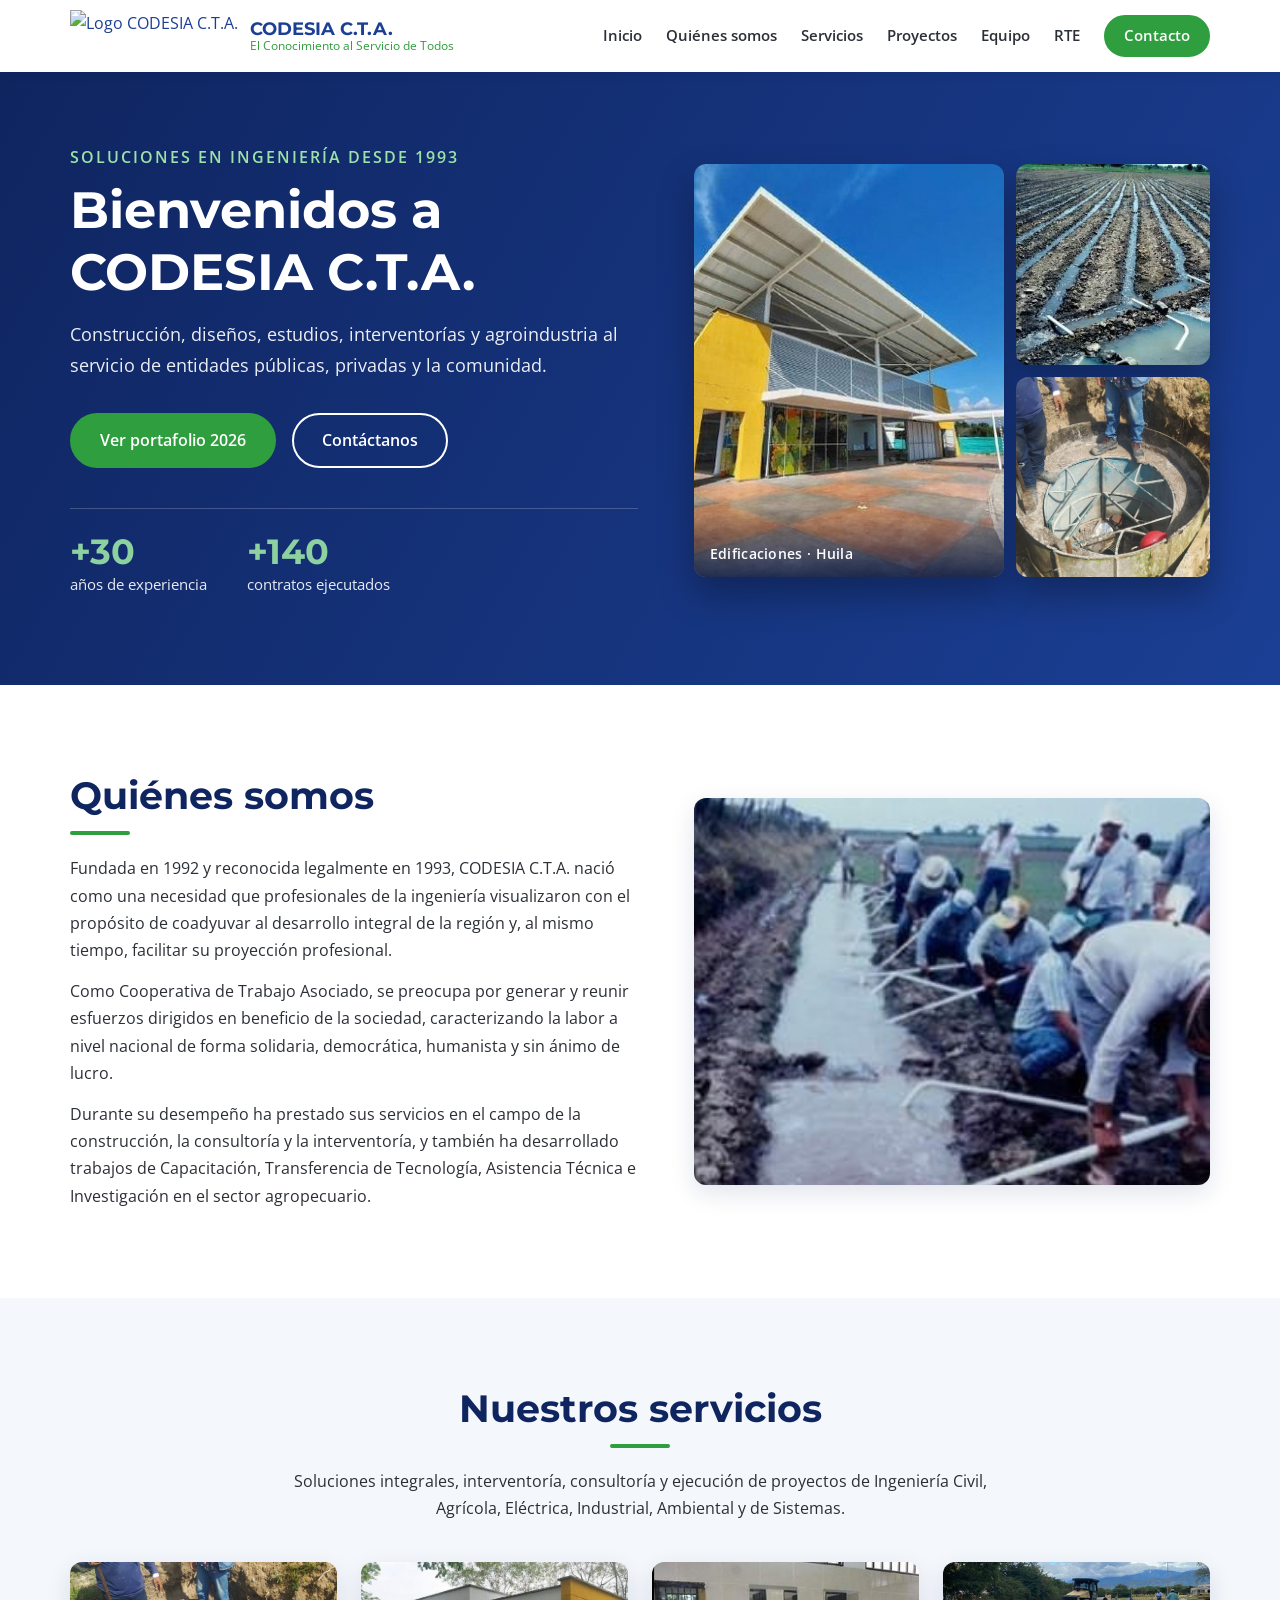
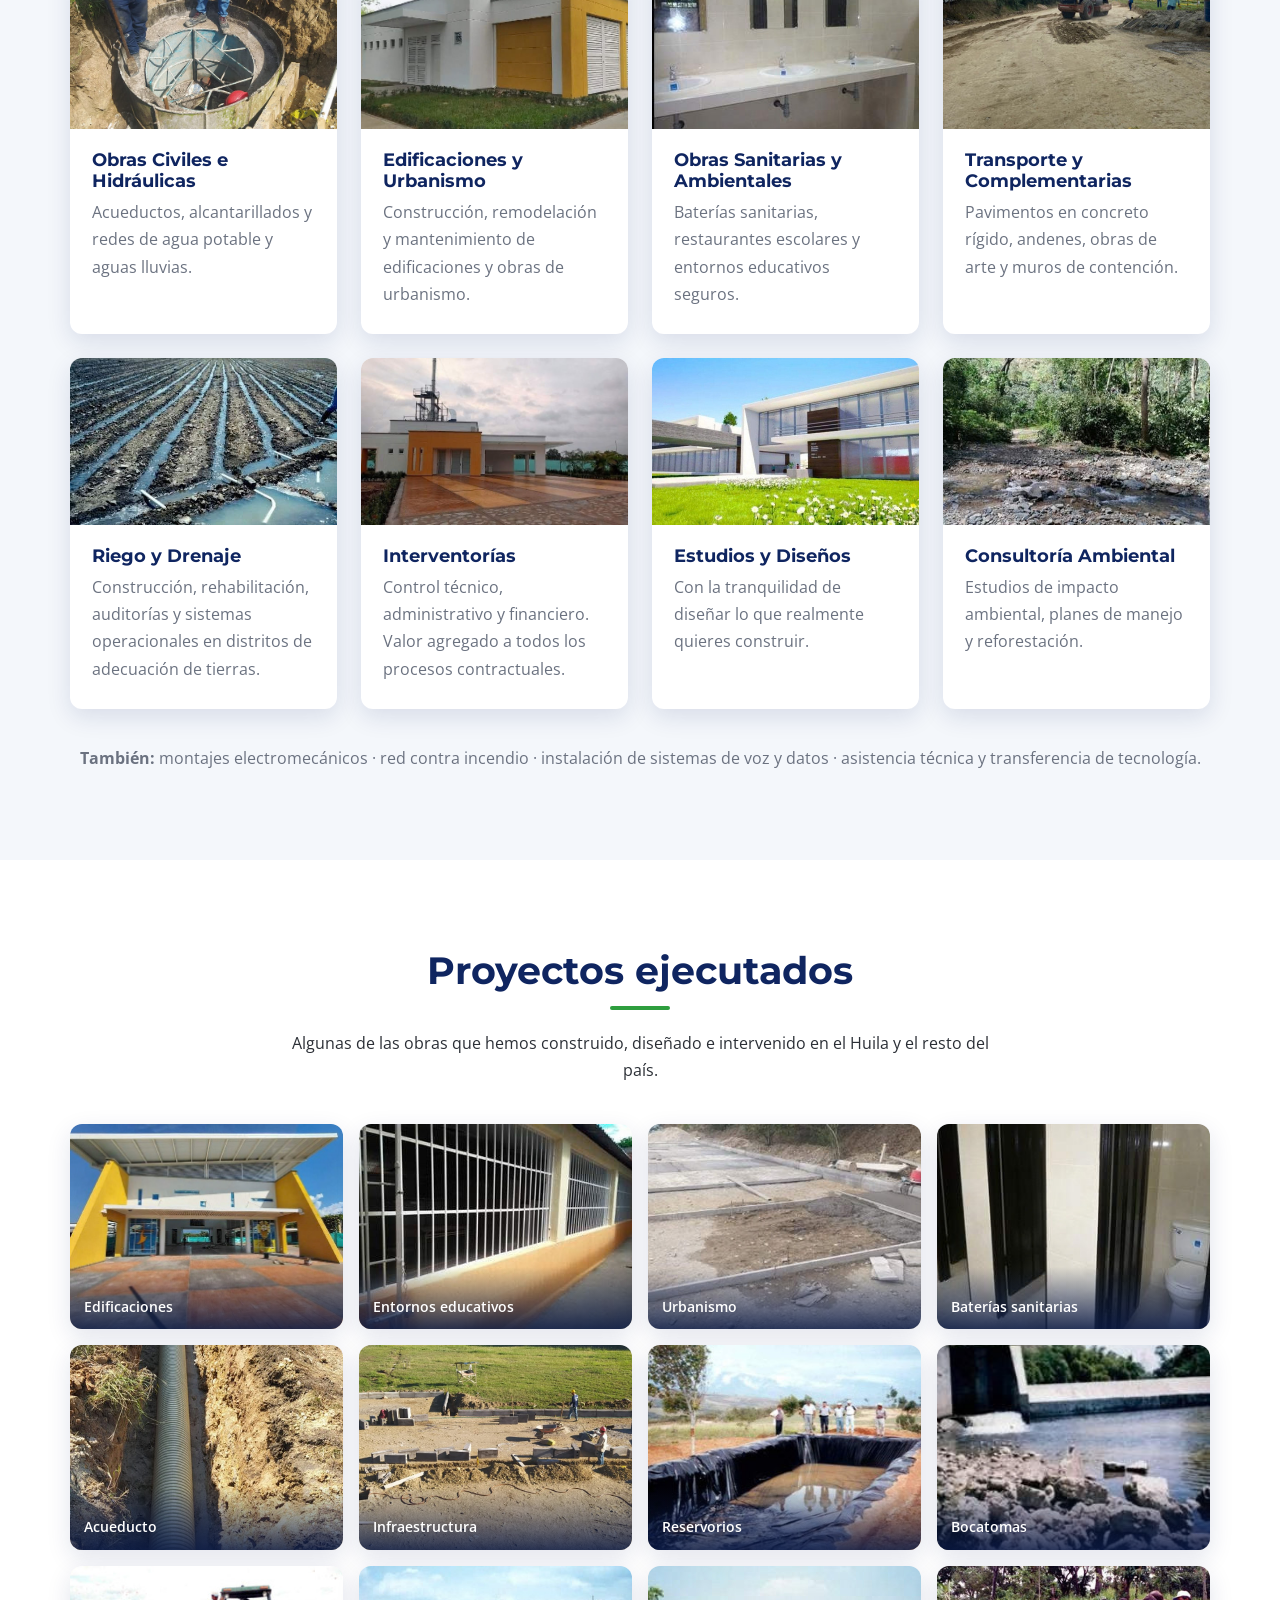
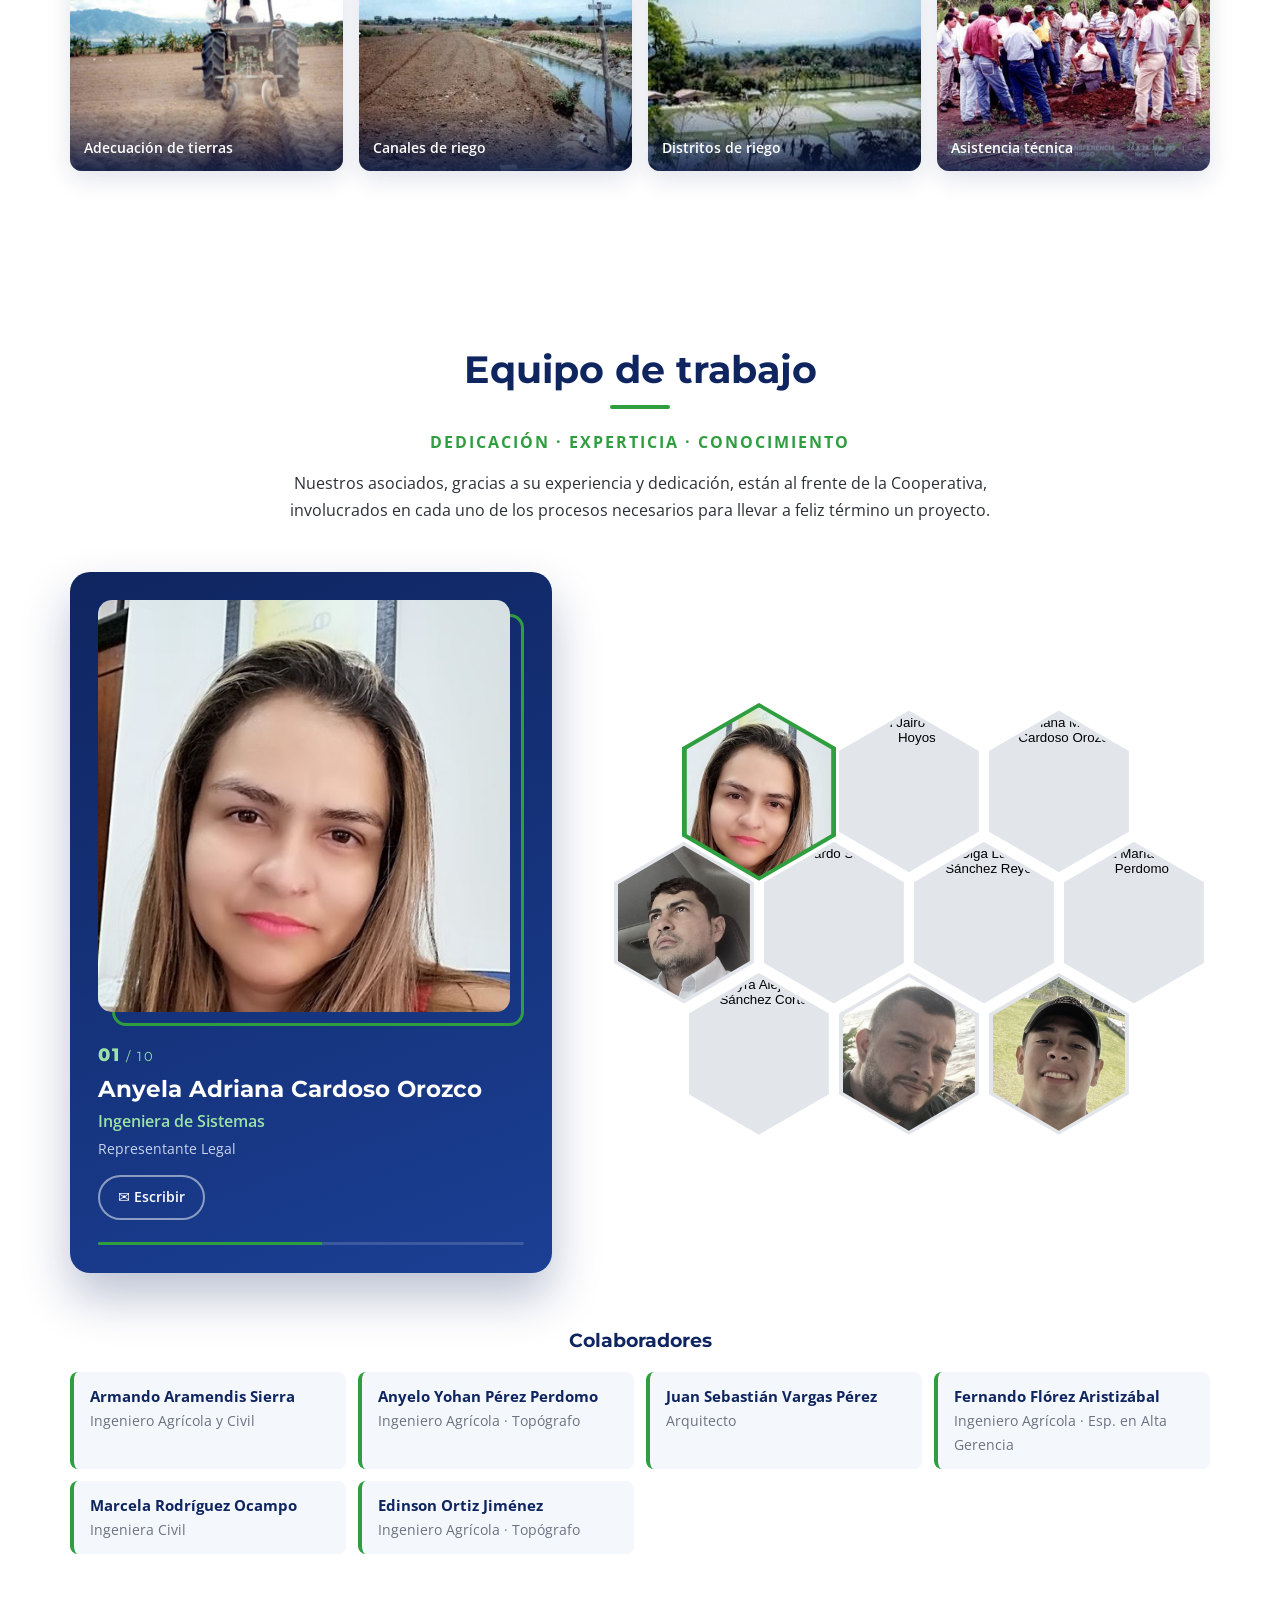
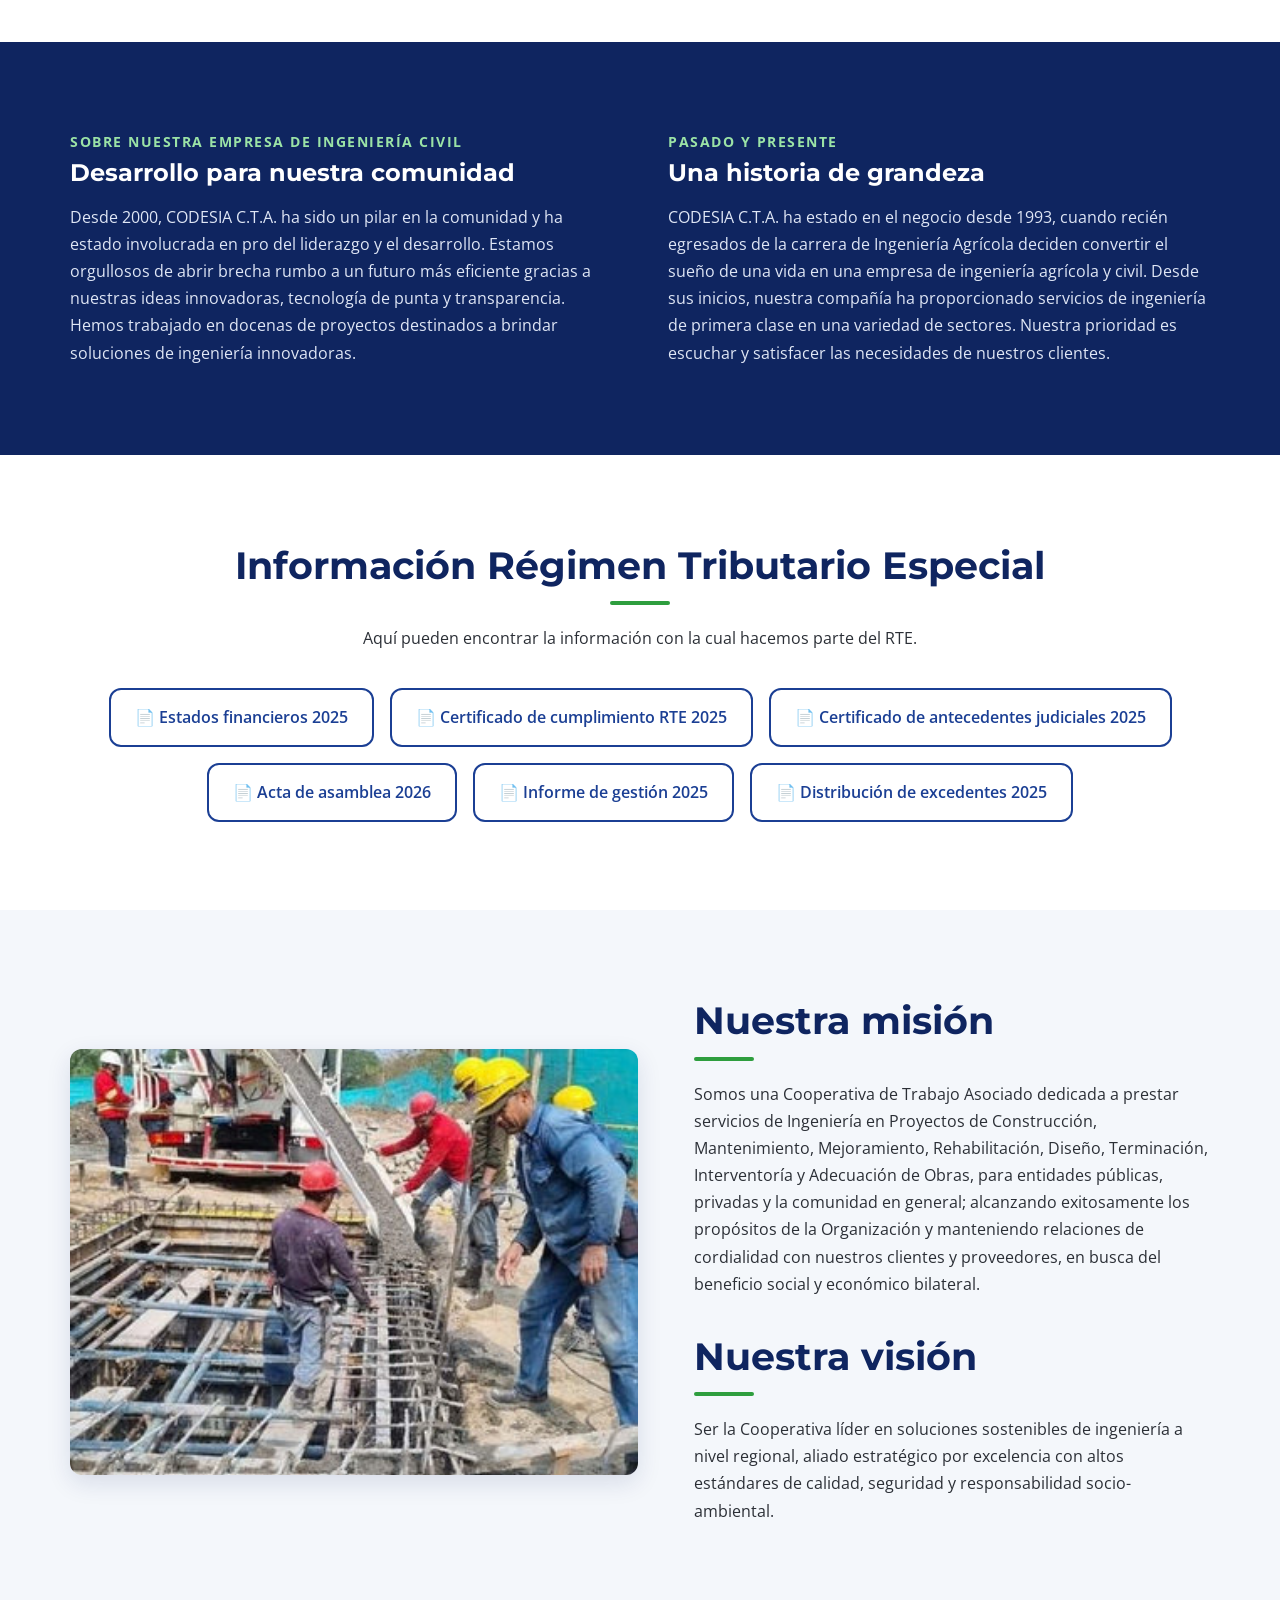
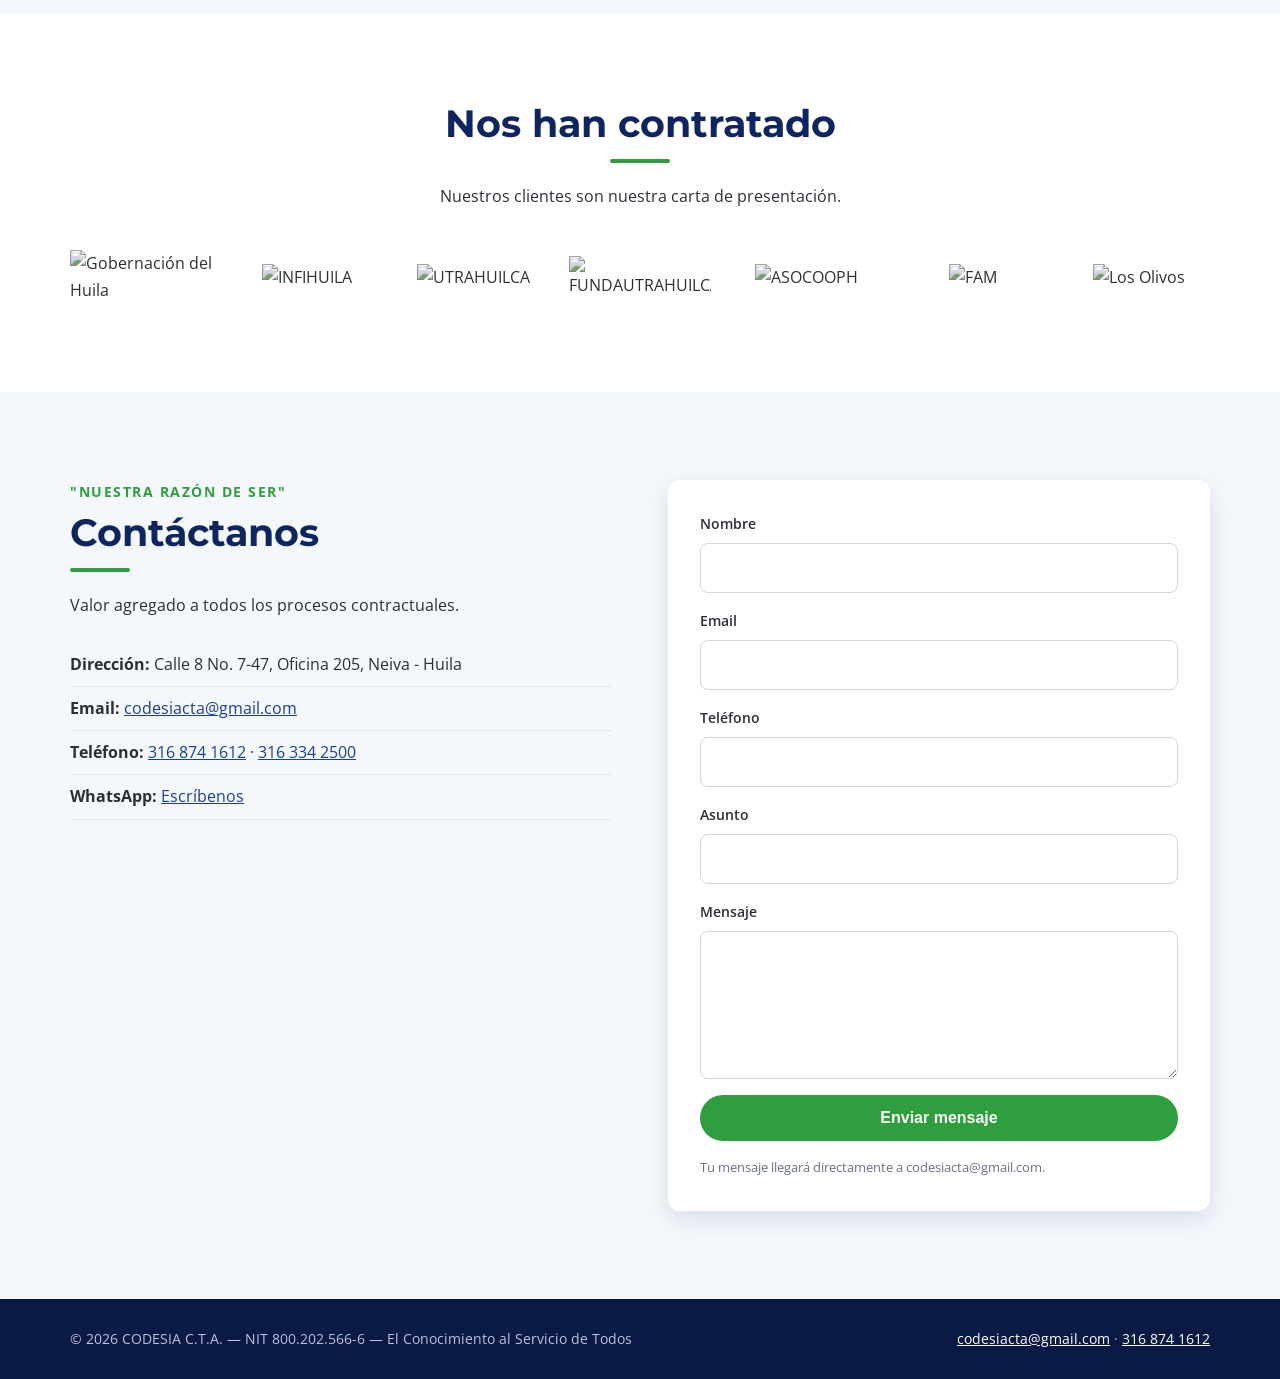
==== commit e4dbf7e8: "Equipo: panel destacado + panal hexagonal interactivo Reemplaza la cuadricula de fotos. El panel rot" ====
--- a/index.html
+++ b/index.html
@@ -9,7 +9,7 @@
   <link rel="preconnect" href="https://fonts.googleapis.com">
   <link rel="preconnect" href="https://fonts.gstatic.com" crossorigin>
   <link href="https://fonts.googleapis.com/css2?family=Montserrat:wght@600;700;800&family=Open+Sans:wght@400;600&display=swap" rel="stylesheet">
-  <link rel="stylesheet" href="css/styles.css">
+  <link rel="stylesheet" href="css/styles.css?v=2">
 </head>
 <body>
 
@@ -178,46 +178,58 @@
         <h2 class="section__title center">Equipo de trabajo</h2>
         <p class="section__subtitle center">Dedicación · Experticia · Conocimiento</p>
         <p class="center narrow">Nuestros asociados, gracias a su experiencia y dedicación, están al frente de la Cooperativa, involucrados en cada uno de los procesos necesarios para llevar a feliz término un proyecto.</p>
-        <div class="team">
-          <a class="member" href="mailto:anyelacardoso@gmail.com">
-            <img src="img/equipo-anyela-cardoso.jpg" alt="Anyela Adriana Cardoso Orozco" loading="lazy">
-            <strong>Anyela Adriana Cardoso Orozco</strong><small>Ingeniera de Sistemas · Representante Legal</small>
-          </a>
-          <a class="member" href="mailto:jjvargashoyos@yahoo.es">
-            <img src="https://static.wixstatic.com/media/027a14_e2ed1366f6fd405bb6ce24b2d7cf6319~mv2.jpg/v1/fit/w_1200,h_1200,q_85/img.jpg" alt="Jhon Jairo Vargas Hoyos" loading="lazy">
-            <strong>Jhon Jairo Vargas Hoyos</strong><small>Ingeniero Agrícola y Civil · Mágister en Ing. Recursos Hidráulicos</small>
-          </a>
-          <a class="member" href="mailto:dianacardoso2000@yahoo.com">
-            <img src="https://static.wixstatic.com/media/027a14_a8f95bedf09742ee949c85bc0c770362~mv2.jpg/v1/fit/w_1200,h_1200,q_85/img.jpg" alt="Diana María Cardoso Orozco" loading="lazy">
-            <strong>Diana María Cardoso Orozco</strong><small>Ingeniera Industrial · Esp. en Gerencia de la Salud Ocupacional</small>
-          </a>
-          <a class="member" href="mailto:abelardosanchez2807@hotmail.com">
-            <img src="https://static.wixstatic.com/media/027a14_67817567b03c4ee2a94b92a2643e9788~mv2.jpg/v1/fit/w_1200,h_1200,q_85/img.jpg" alt="Abelardo Sánchez" loading="lazy">
-            <strong>Abelardo Sánchez</strong><small>Ingeniero Agrícola</small>
-          </a>
-          <a class="member" href="mailto:luisa.vargas0308@gmail.com">
-            <img src="https://static.wixstatic.com/media/027a14_a096672bf51e4880b61c4b37876b4d26~mv2.png/v1/fit/w_1200,h_1200,q_85/img.png" alt="Luisa María Vargas Perdomo" loading="lazy">
-            <strong>Luisa María Vargas Perdomo</strong><small>Ingeniera de Software</small>
-          </a>
-          <a class="member" href="mailto:olgasanchez1965@gmail.com">
-            <img src="https://static.wixstatic.com/media/027a14_54dc76b6d5a348ccbfc058cb740c13b6~mv2.jpg/v1/fit/w_1200,h_1200,q_85/img.jpg" alt="Olga Lucía Sánchez Reyes" loading="lazy">
-            <strong>Olga Lucía Sánchez Reyes</strong><small>Contadora Pública</small>
-          </a>
-          <a class="member" href="mailto:male.sancorte@gmail.com">
-            <img src="https://static.wixstatic.com/media/027a14_27e66b852b3447fa91d68691d610c1b2~mv2.jpg/v1/fit/w_1200,h_1200,q_85/img.jpg" alt="Mayra Alejandra Sánchez Cortés" loading="lazy">
-            <strong>Mayra Alejandra Sánchez Cortés</strong><small>Ingeniera Química</small>
-          </a>
-          <div class="member">
-            <img src="img/equipo-jose-mauricio-cardozo.jpg" alt="José Mauricio Cardozo Orozco" loading="lazy">
-            <strong>José Mauricio Cardozo Orozco</strong><small>Ingeniero Civil · Esp. en Obras de Infraestructura</small>
-          </div>
-          <div class="member">
-            <img src="img/equipo-juan-diego-cardoso.jpg" alt="Juan Diego Cardoso Soto" loading="lazy">
-            <strong>Juan Diego Cardoso Soto</strong><small>Ingeniero Multimedia</small>
-          </div>
-          <div class="member">
-            <img src="img/equipo-juan-pablo-quintero.jpg" alt="Juan Pablo Quintero Cardoso" loading="lazy">
-            <strong>Juan Pablo Quintero Cardoso</strong><small>Abogado</small>
+        <!-- Equipo: panel destacado + panal hexagonal (js/main.js lo hace interactivo) -->
+        <div class="crew">
+          <article class="crew__spotlight" aria-live="polite">
+            <div class="crew__frame">
+              <img class="crew__img" id="crewImg" src="img/equipo-anyela-cardoso.jpg" alt="Anyela Adriana Cardoso Orozco">
+            </div>
+            <div class="crew__info">
+              <p class="crew__index"><span id="crewIndex">01</span> / 10</p>
+              <h3 class="crew__name" id="crewName">Anyela Adriana Cardoso Orozco</h3>
+              <p class="crew__role" id="crewRole">Ingeniera de Sistemas</p>
+              <p class="crew__detail" id="crewDetail">Representante Legal</p>
+              <a class="crew__mail" id="crewMail" href="mailto:anyelacardoso@gmail.com">✉ Escribir</a>
+              <div class="crew__progress"><span id="crewBar"></span></div>
+            </div>
+          </article>
+          <div class="crew__hive">
+            <div class="hive-row">
+              <button class="hex is-active" type="button" data-name="Anyela Adriana Cardoso Orozco" data-role="Ingeniera de Sistemas" data-detail="Representante Legal" data-mail="anyelacardoso@gmail.com" aria-label="Ver a Anyela Adriana Cardoso Orozco">
+                <img src="img/equipo-anyela-cardoso.jpg" alt="Anyela Adriana Cardoso Orozco" loading="lazy">
+              </button>
+              <button class="hex" type="button" data-name="Jhon Jairo Vargas Hoyos" data-role="Ingeniero Agrícola y Civil" data-detail="Esp. en Riego · Mágister en Ing. Recursos Hidráulicos" data-mail="jjvargashoyos@yahoo.es" aria-label="Ver a Jhon Jairo Vargas Hoyos">
+                <img src="https://static.wixstatic.com/media/027a14_e2ed1366f6fd405bb6ce24b2d7cf6319~mv2.jpg/v1/fit/w_800,h_800,q_85/img.jpg" alt="Jhon Jairo Vargas Hoyos" loading="lazy">
+              </button>
+              <button class="hex" type="button" data-name="Diana María Cardoso Orozco" data-role="Ingeniera Industrial" data-detail="Esp. en Gerencia de la Salud Ocupacional" data-mail="dianacardoso2000@yahoo.com" aria-label="Ver a Diana María Cardoso Orozco">
+                <img src="https://static.wixstatic.com/media/027a14_a8f95bedf09742ee949c85bc0c770362~mv2.jpg/v1/fit/w_800,h_800,q_85/img.jpg" alt="Diana María Cardoso Orozco" loading="lazy">
+              </button>
+            </div>
+            <div class="hive-row">
+              <button class="hex" type="button" data-name="José Mauricio Cardozo Orozco" data-role="Ingeniero Civil" data-detail="Esp. en Obras de Infraestructura" data-mail="" aria-label="Ver a José Mauricio Cardozo Orozco">
+                <img src="img/equipo-jose-mauricio-cardozo.jpg" alt="José Mauricio Cardozo Orozco" loading="lazy">
+              </button>
+              <button class="hex" type="button" data-name="Abelardo Sánchez" data-role="Ingeniero Agrícola" data-detail="" data-mail="abelardosanchez2807@hotmail.com" aria-label="Ver a Abelardo Sánchez">
+                <img src="https://static.wixstatic.com/media/027a14_67817567b03c4ee2a94b92a2643e9788~mv2.jpg/v1/fit/w_800,h_800,q_85/img.jpg" alt="Abelardo Sánchez" loading="lazy">
+              </button>
+              <button class="hex" type="button" data-name="Olga Lucía Sánchez Reyes" data-role="Contadora Pública" data-detail="" data-mail="olgasanchez1965@gmail.com" aria-label="Ver a Olga Lucía Sánchez Reyes">
+                <img src="https://static.wixstatic.com/media/027a14_54dc76b6d5a348ccbfc058cb740c13b6~mv2.jpg/v1/fit/w_800,h_800,q_85/img.jpg" alt="Olga Lucía Sánchez Reyes" loading="lazy">
+              </button>
+              <button class="hex" type="button" data-name="Luisa María Vargas Perdomo" data-role="Ingeniera de Software" data-detail="" data-mail="luisa.vargas0308@gmail.com" aria-label="Ver a Luisa María Vargas Perdomo">
+                <img src="https://static.wixstatic.com/media/027a14_a096672bf51e4880b61c4b37876b4d26~mv2.png/v1/fit/w_800,h_800,q_85/img.png" alt="Luisa María Vargas Perdomo" loading="lazy">
+              </button>
+            </div>
+            <div class="hive-row">
+              <button class="hex" type="button" data-name="Mayra Alejandra Sánchez Cortés" data-role="Ingeniera Química" data-detail="" data-mail="male.sancorte@gmail.com" aria-label="Ver a Mayra Alejandra Sánchez Cortés">
+                <img src="https://static.wixstatic.com/media/027a14_27e66b852b3447fa91d68691d610c1b2~mv2.jpg/v1/fit/w_800,h_800,q_85/img.jpg" alt="Mayra Alejandra Sánchez Cortés" loading="lazy">
+              </button>
+              <button class="hex" type="button" data-name="Juan Pablo Quintero Cardoso" data-role="Abogado" data-detail="" data-mail="" aria-label="Ver a Juan Pablo Quintero Cardoso">
+                <img src="img/equipo-juan-pablo-quintero.jpg" alt="Juan Pablo Quintero Cardoso" loading="lazy">
+              </button>
+              <button class="hex" type="button" data-name="Juan Diego Cardoso Soto" data-role="Ingeniero Multimedia" data-detail="" data-mail="" aria-label="Ver a Juan Diego Cardoso Soto">
+                <img src="img/equipo-juan-diego-cardoso.jpg" alt="Juan Diego Cardoso Soto" loading="lazy">
+              </button>
+            </div>
           </div>
         </div>
         <h3 class="team__more-title center">Colaboradores</h3>
@@ -335,6 +347,6 @@
     </div>
   </footer>
 
-  <script src="js/main.js"></script>
+  <script src="js/main.js?v=2"></script>
 </body>
 </html>
--- a/css/styles.css
+++ b/css/styles.css
@@ -148,12 +148,53 @@
 }
 
 /* ===== Equipo ===== */
-.team { display: grid; grid-template-columns: repeat(auto-fit, minmax(140px, 1fr)); gap: 28px; margin-top: 48px; }
-.member { text-align: center; text-decoration: none; color: var(--texto); font-weight: 600; }
-.member img { width: 140px; height: 140px; border-radius: 50%; object-fit: cover; margin: 0 auto 12px; border: 4px solid var(--verde-claro); transition: border-color .2s; }
-.member:hover img { border-color: var(--verde); }
-.member strong { display: block; font-size: .95rem; line-height: 1.3; }
-.member small { display: block; color: var(--gris); font-weight: 400; font-size: .8rem; line-height: 1.4; margin-top: 4px; }
+/* Panel destacado + panal hexagonal */
+.crew { display: grid; grid-template-columns: minmax(300px, 1fr) 1.25fr; gap: 56px; align-items: center; margin-top: 48px; }
+
+.crew__spotlight {
+  background: linear-gradient(160deg, var(--azul-oscuro), var(--azul));
+  color: #fff; border-radius: 20px; padding: 28px;
+  box-shadow: 0 24px 48px rgba(15, 37, 96, .28);
+}
+.crew__frame { position: relative; margin: 0 14px 28px 0; }
+.crew__frame::before {
+  content: ""; position: absolute; inset: 14px -14px -14px 14px;
+  border: 3px solid var(--verde); border-radius: 14px;
+}
+.crew__img {
+  position: relative; width: 100%; aspect-ratio: 1; object-fit: cover; border-radius: 14px;
+  transition: opacity .35s ease, transform .35s ease;
+}
+.crew__img.is-changing { opacity: 0; transform: scale(.97); }
+.crew__info > * { transition: opacity .35s ease; }
+.crew__spotlight.is-changing .crew__info > :not(.crew__progress) { opacity: 0; }
+.crew__index { font-family: "Montserrat", sans-serif; font-size: .8rem; letter-spacing: 2px; color: #9be3a6; }
+.crew__index span { font-size: 1.1rem; font-weight: 800; }
+.crew__name { color: #fff; font-size: 1.45rem; margin: 6px 0 4px; }
+.crew__role { color: #9be3a6; font-weight: 600; }
+.crew__detail { color: #c9d4ee; font-size: .9rem; margin-top: 2px !important; min-height: 1.5em; }
+.crew__mail {
+  display: inline-block; margin-top: 14px; padding: 8px 18px; border-radius: 999px;
+  border: 2px solid rgba(255,255,255,.5); color: #fff; text-decoration: none; font-weight: 600; font-size: .9rem;
+}
+.crew__mail:hover { background: #fff; color: var(--azul-oscuro); }
+.crew__mail[hidden] { display: none; }
+.crew__progress { height: 3px; background: rgba(255,255,255,.15); border-radius: 2px; margin-top: 22px; overflow: hidden; }
+.crew__progress span { display: block; height: 100%; width: 0; background: var(--verde); }
+
+.crew__hive { --hex-w: 140px; --hex-h: calc(var(--hex-w) * 1.1547); padding: 20px 0; }
+.hive-row { display: flex; justify-content: center; gap: 10px; }
+.hive-row + .hive-row { margin-top: calc(var(--hex-h) * -0.25 + 10px); }
+.hex {
+  width: var(--hex-w); height: var(--hex-h); padding: 4px; border: 0; cursor: pointer;
+  background: #dfe6f1;
+  clip-path: polygon(50% 0, 100% 25%, 100% 75%, 50% 100%, 0 75%, 0 25%);
+  transition: transform .3s ease, background .3s ease, filter .3s ease;
+  filter: grayscale(.55);
+}
+.hex img { width: 100%; height: 100%; object-fit: cover; clip-path: inherit; display: block; }
+.hex:hover, .hex:focus-visible { transform: scale(1.08); filter: none; background: var(--azul); outline: none; }
+.hex.is-active { background: var(--verde); filter: none; transform: scale(1.1); }
 .team__more-title { margin-top: 56px; font-size: 1.2rem; }
 .team__list { list-style: none; display: grid; grid-template-columns: repeat(auto-fit, minmax(260px, 1fr)); gap: 12px; margin-top: 20px; }
 .team__list li { background: var(--fondo-alt); border-left: 4px solid var(--verde); border-radius: 8px; padding: 12px 16px; font-size: .88rem; color: var(--gris); }
@@ -204,7 +245,10 @@
   .nav.open { max-height: 400px; }
   .nav a { padding: 14px; width: 100%; text-align: center; }
   .nav .btn--small { width: auto; margin: 10px 0 16px; }
-  .split, .two-col, .hero__grid { grid-template-columns: 1fr; gap: 32px; }
+  .split, .two-col, .hero__grid, .crew { grid-template-columns: 1fr; gap: 32px; }
+  .crew__hive { --hex-w: min(84px, 22vw); padding: 0; }
+  .hive-row { gap: 6px; }
+  .hive-row + .hive-row { margin-top: calc(var(--hex-h) * -0.25 + 6px); }
   .hero { padding: 48px 0 56px; }
   .section { padding: 64px 0; }
   .brand__text small { display: none; }
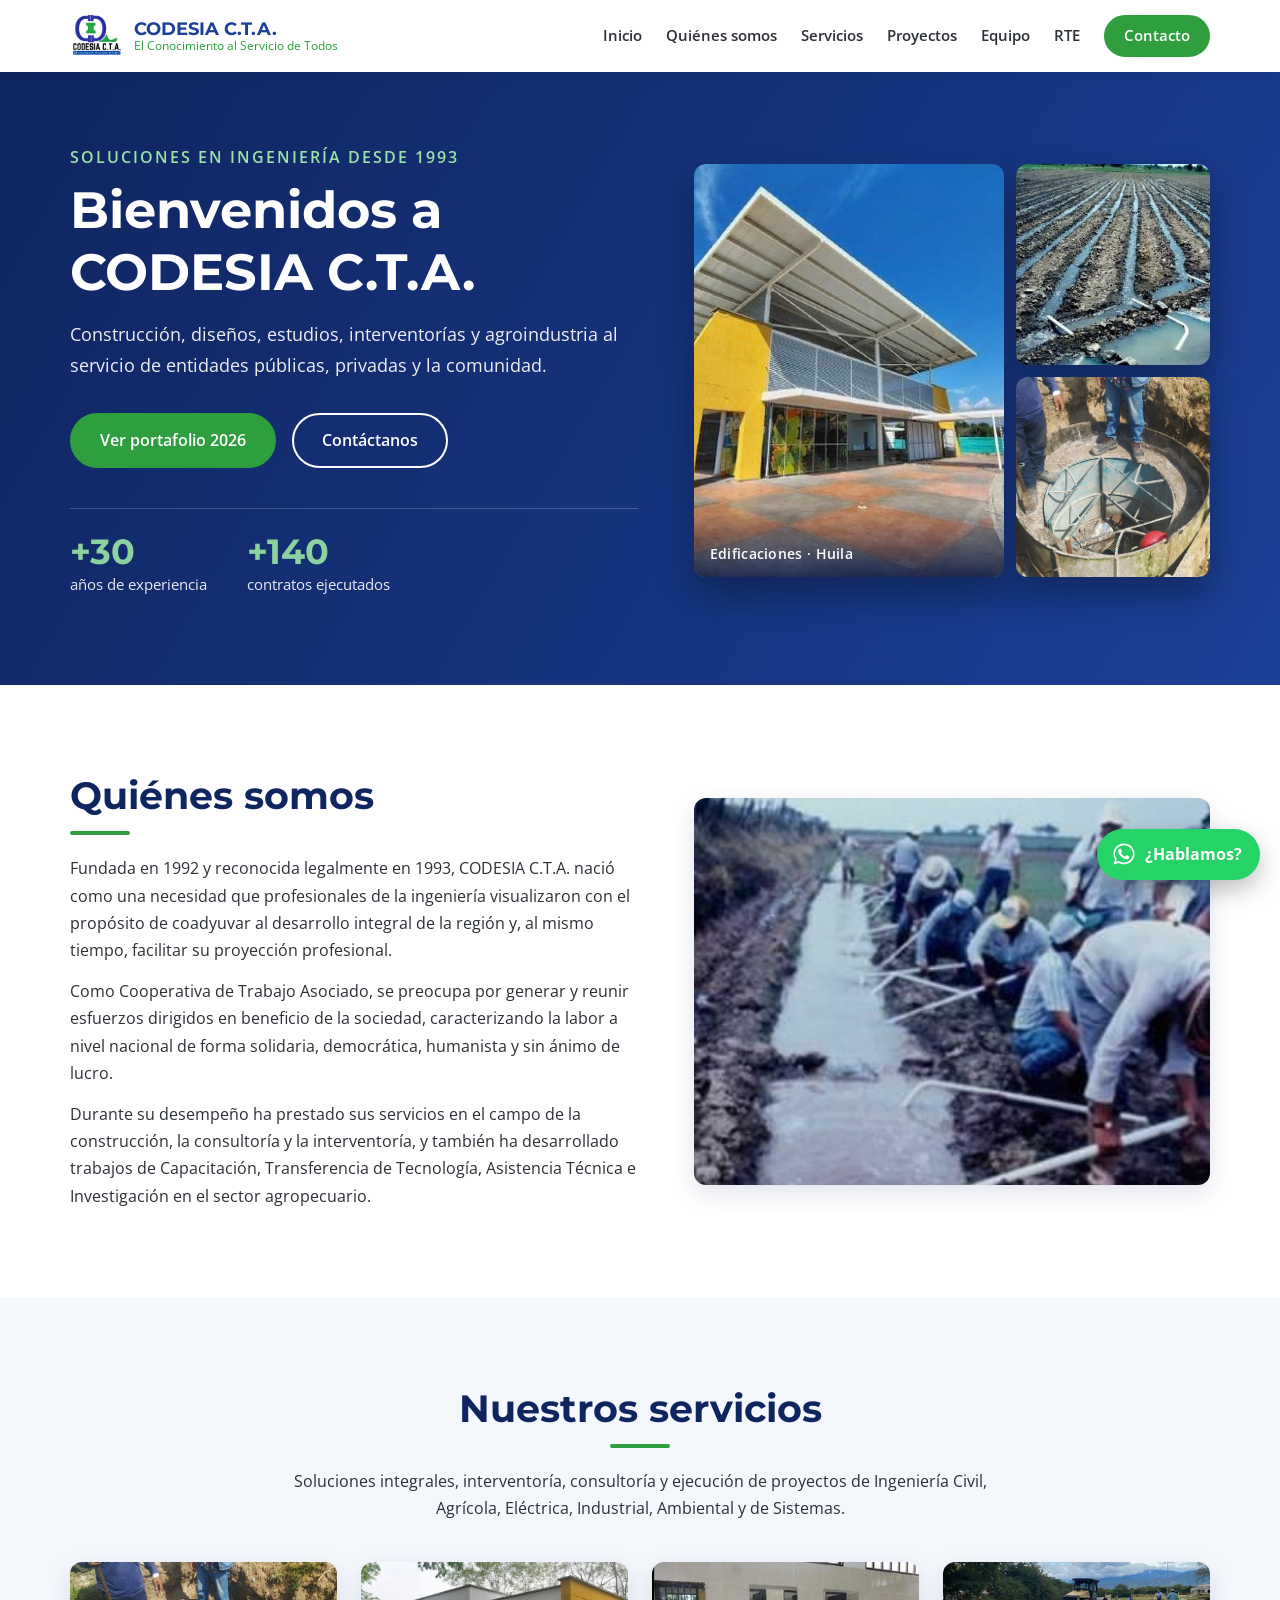
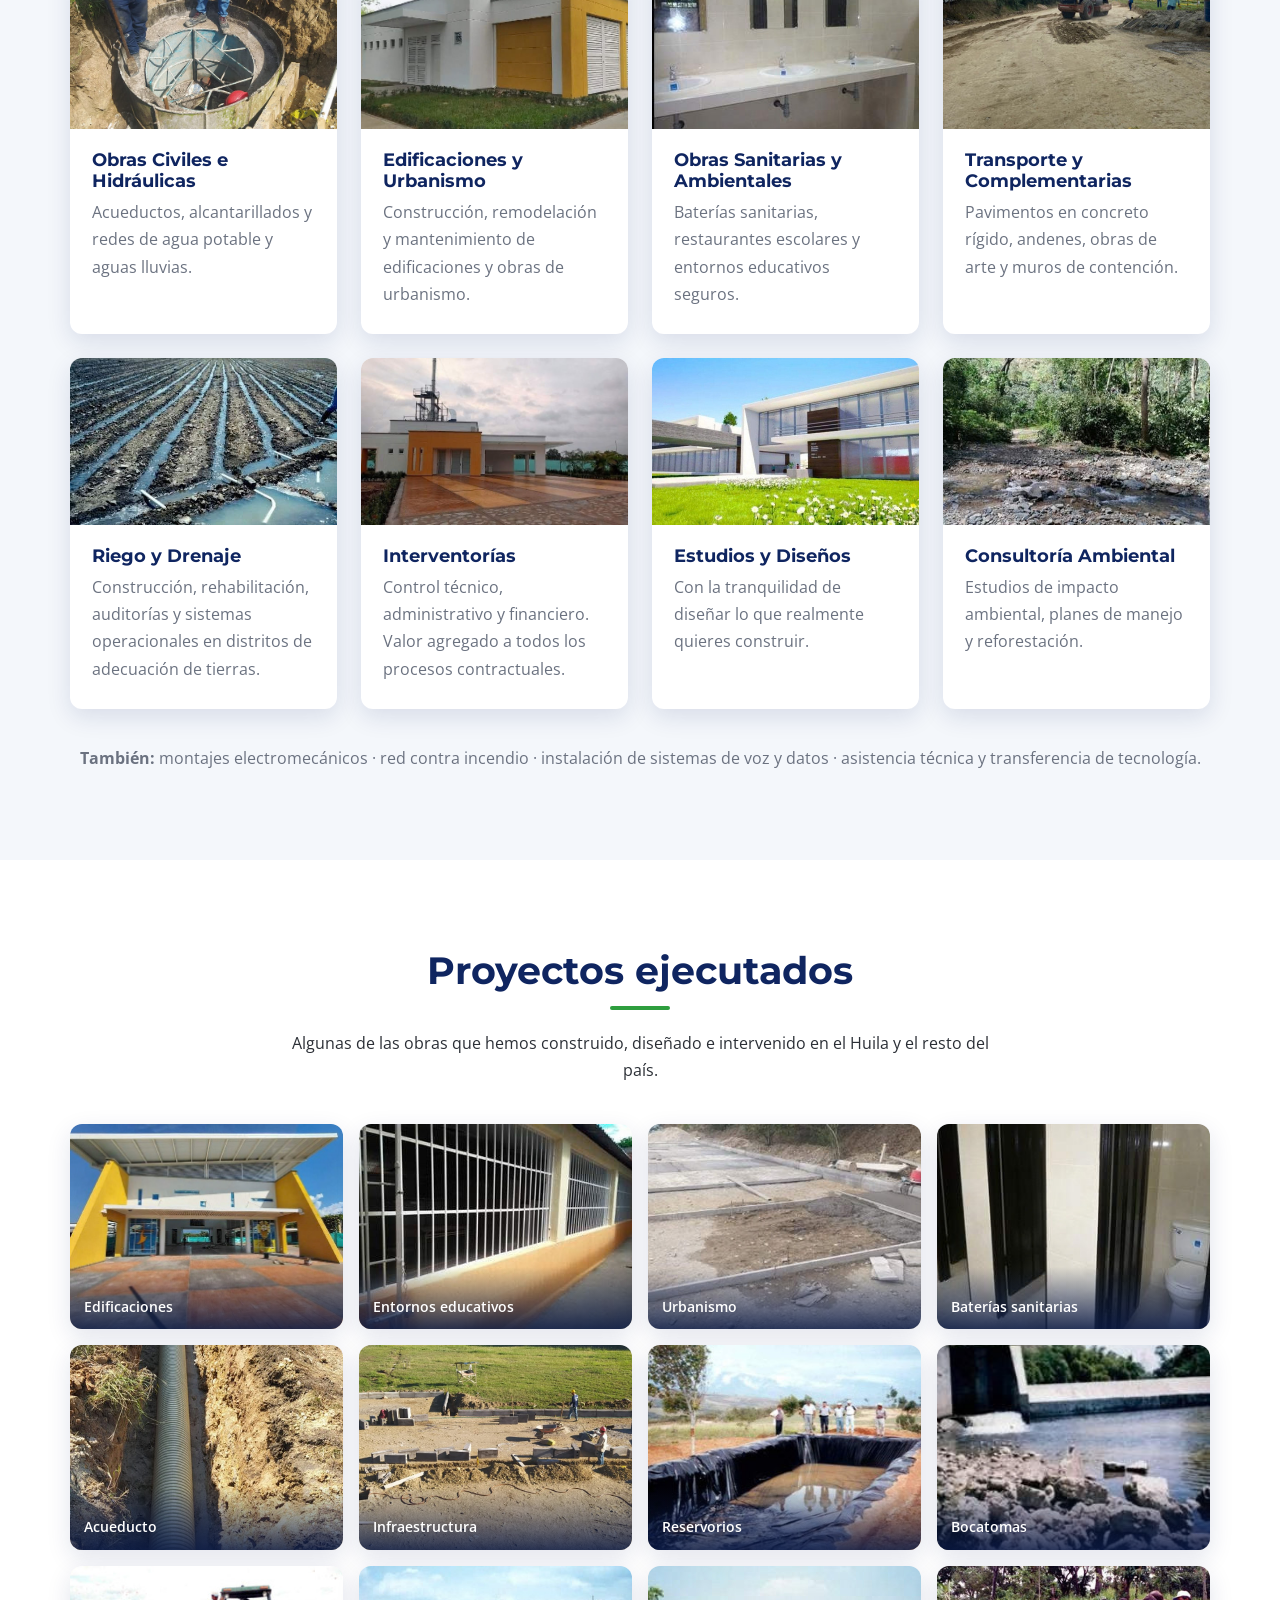
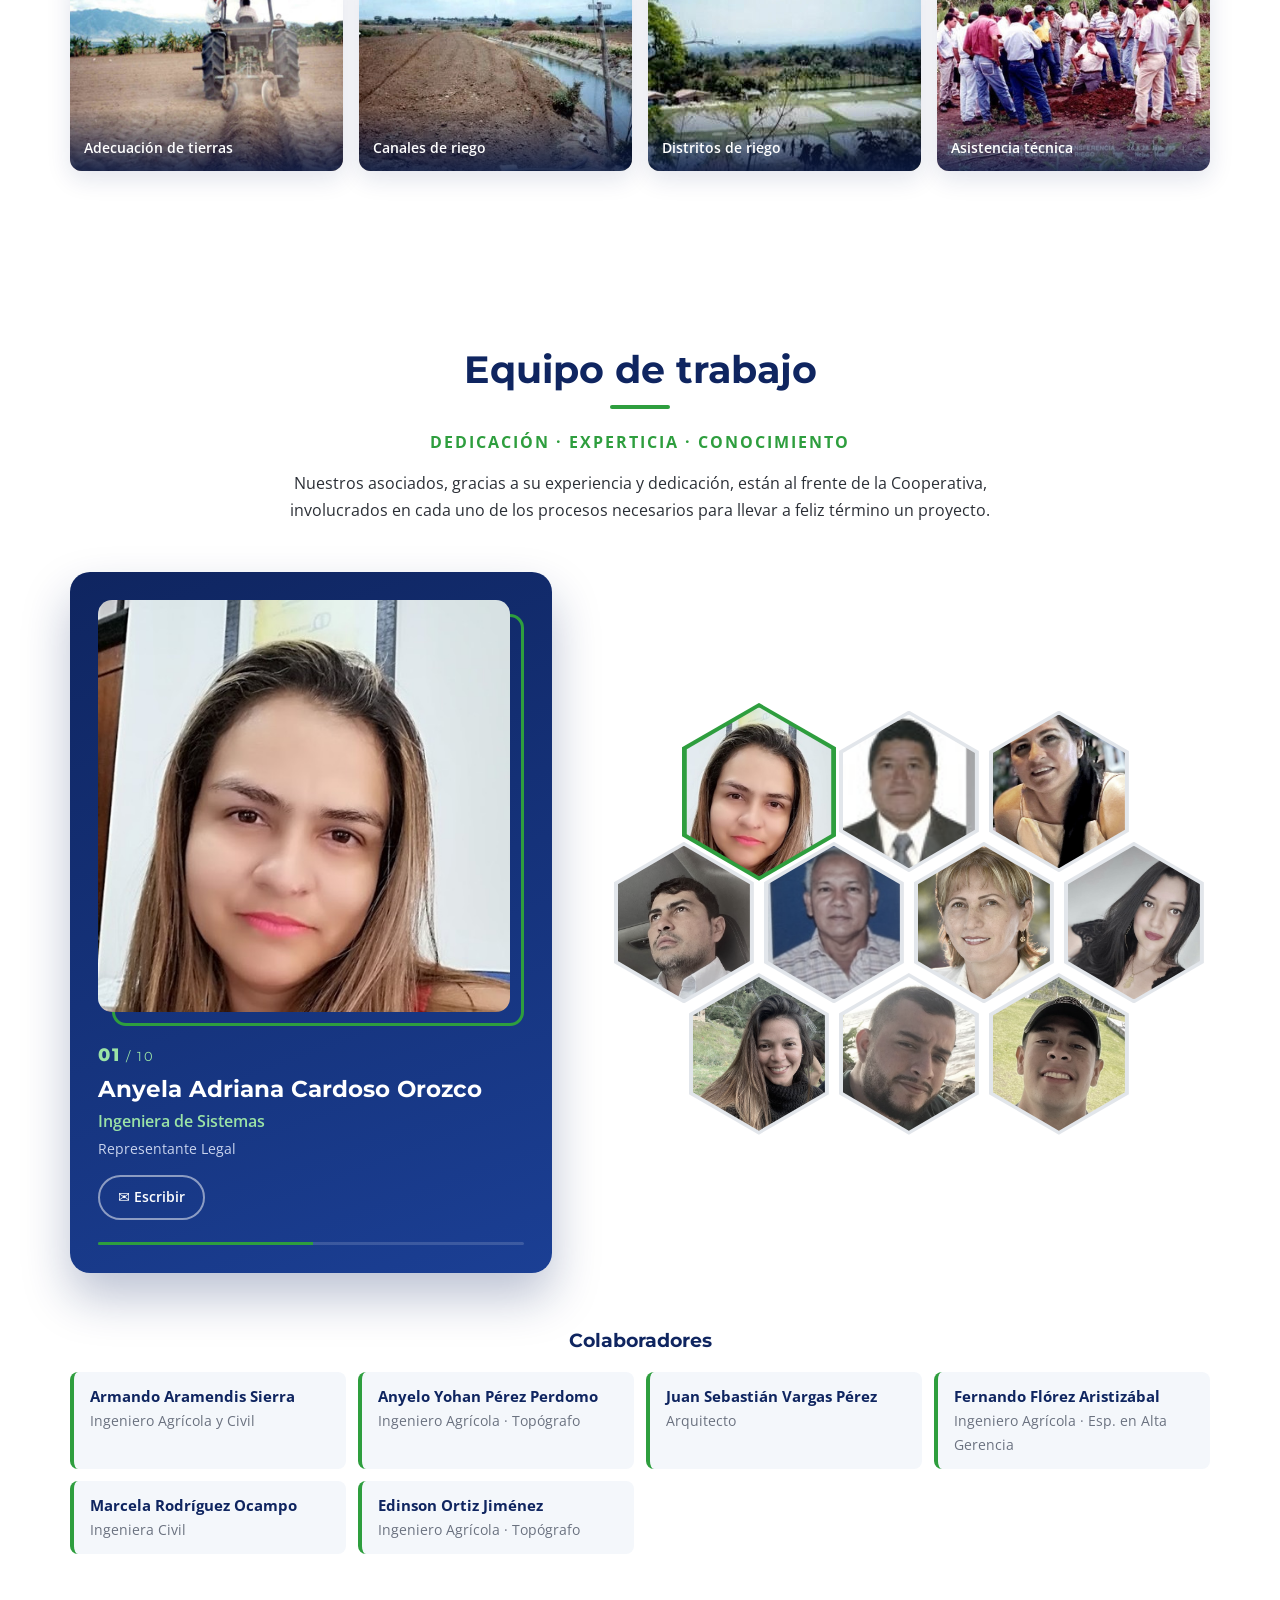
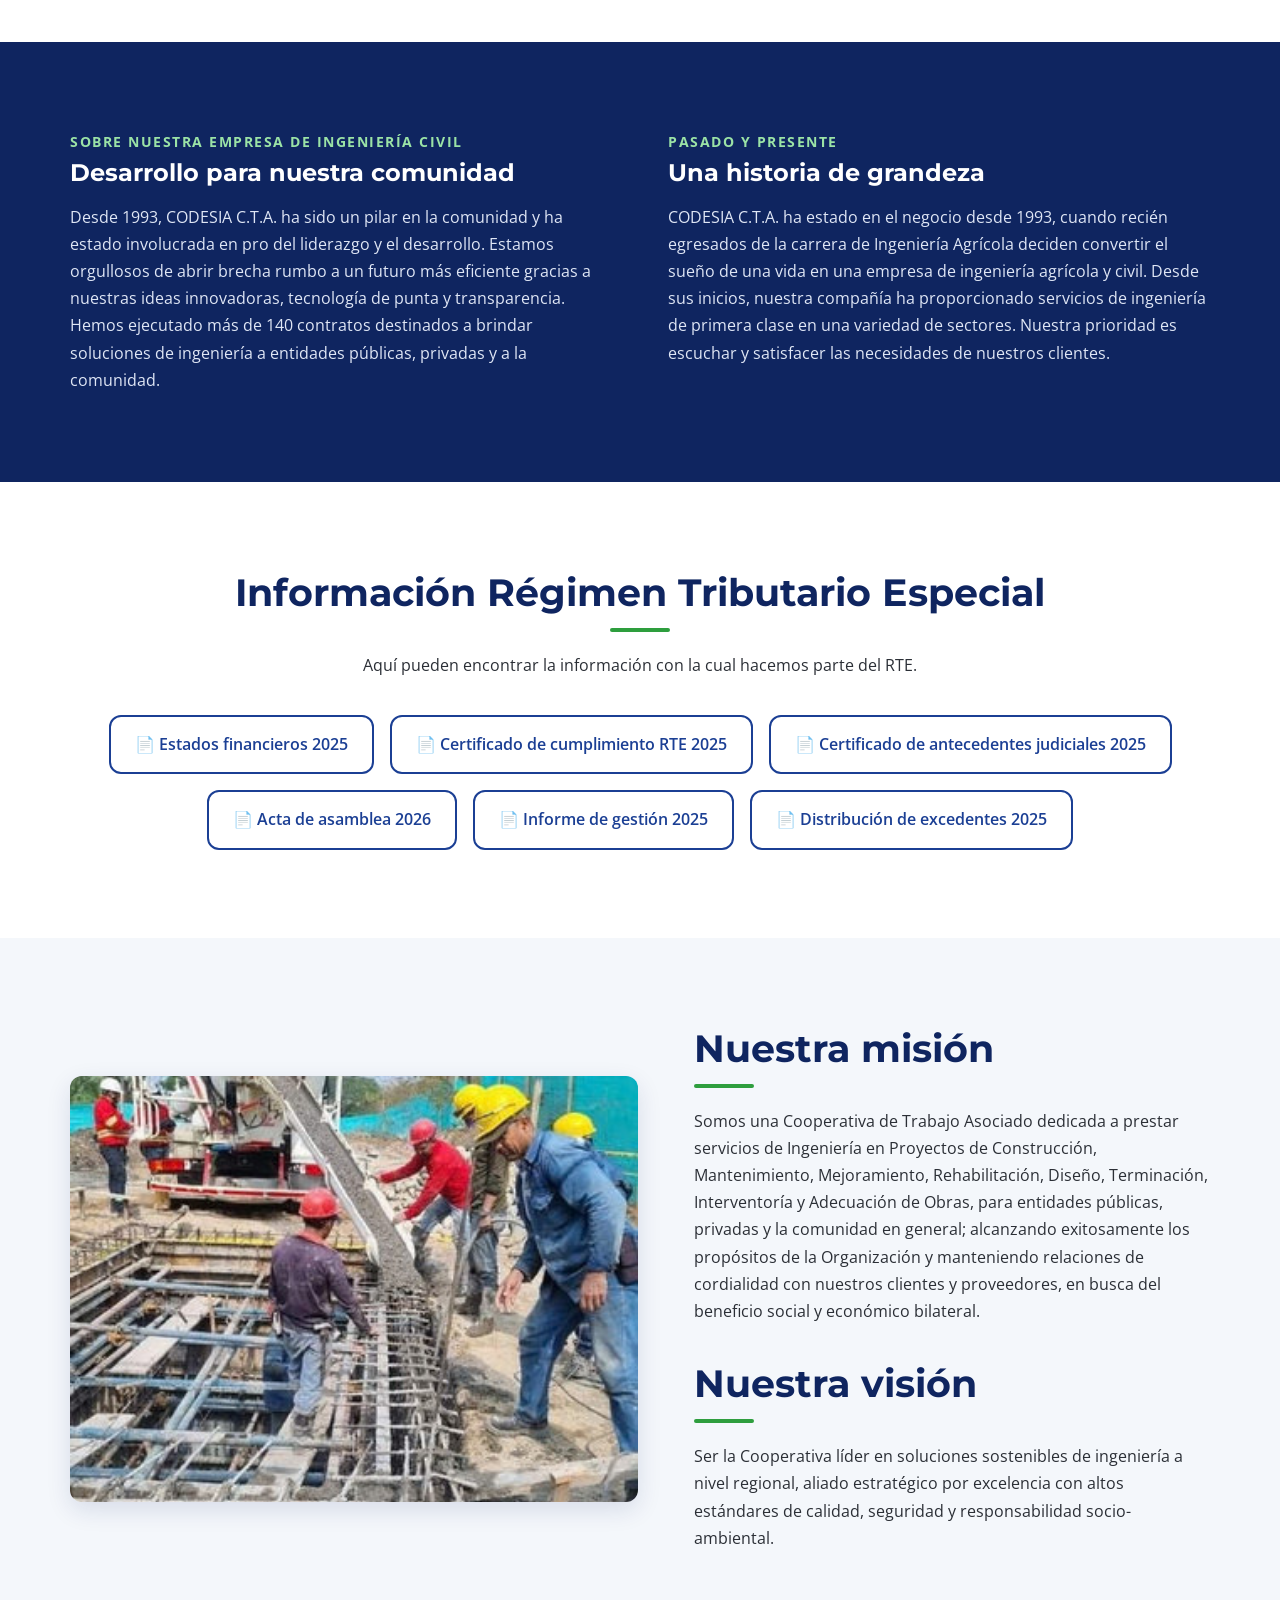
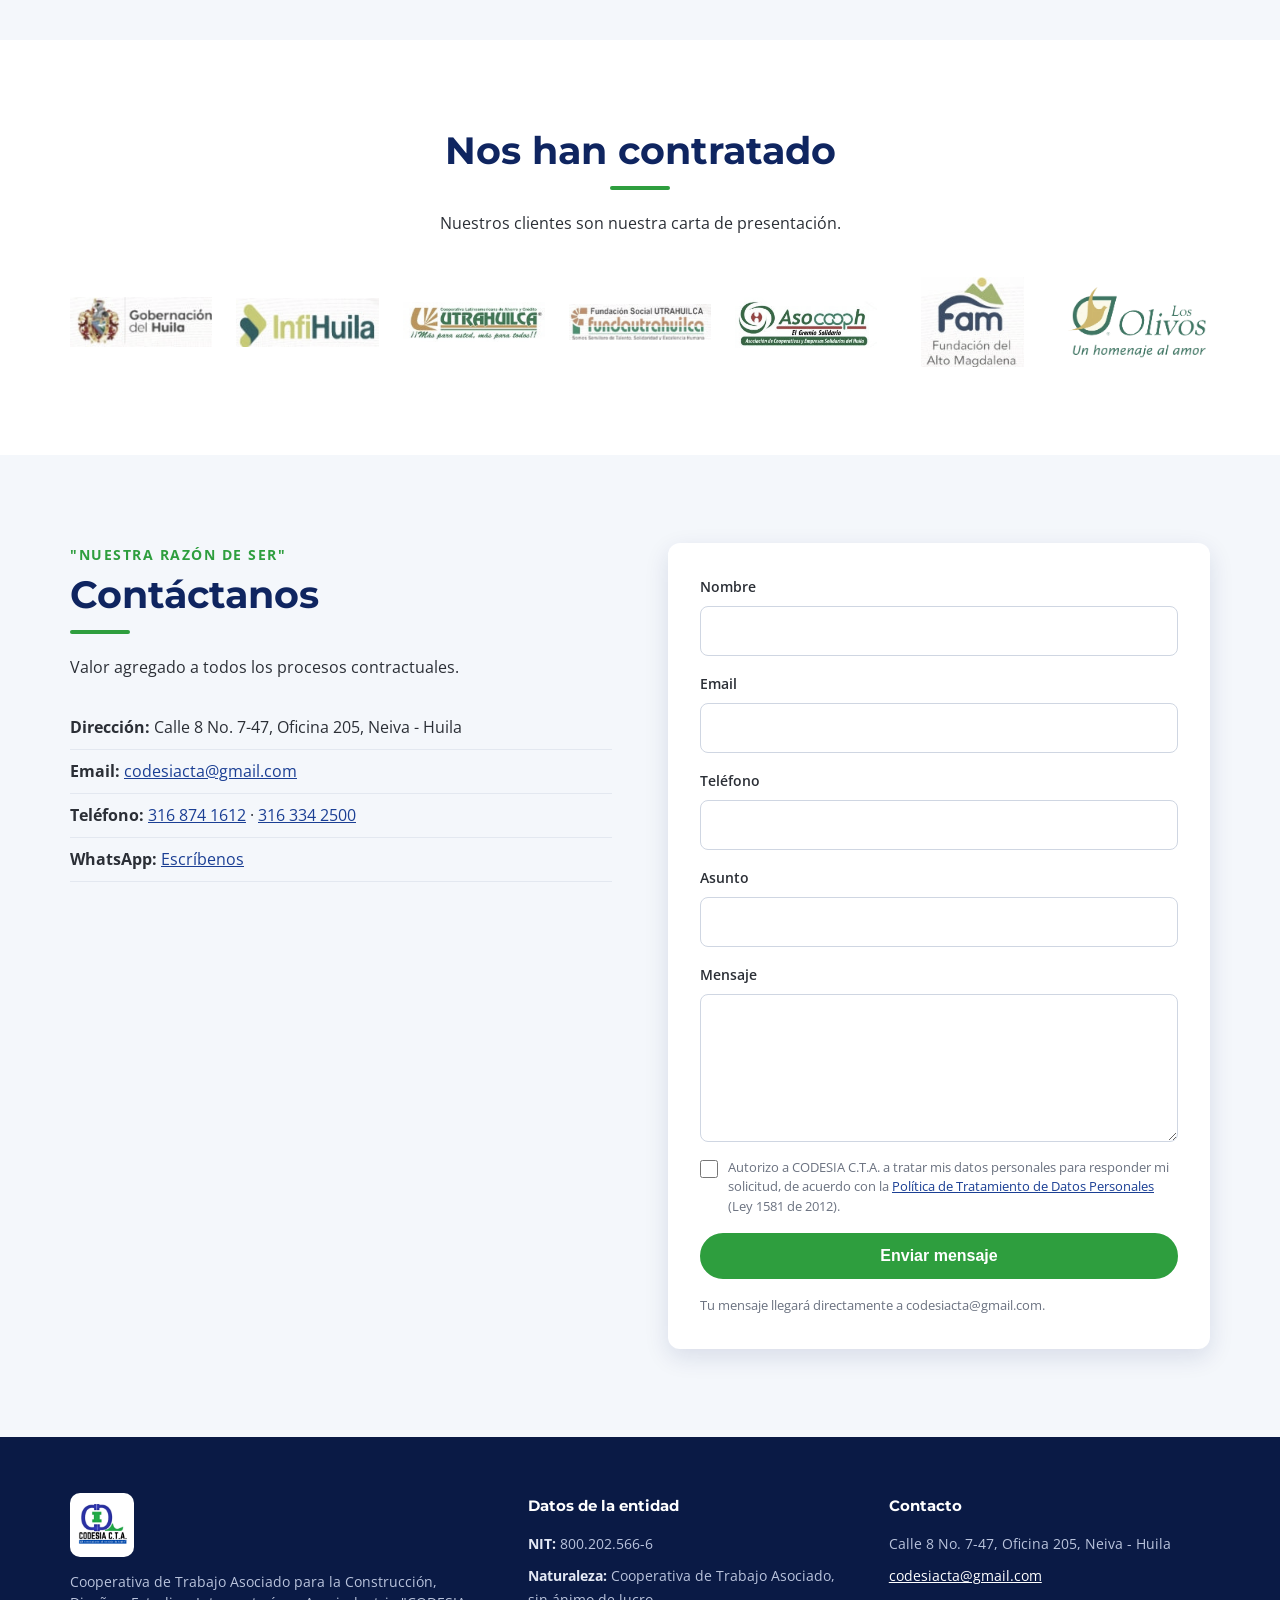
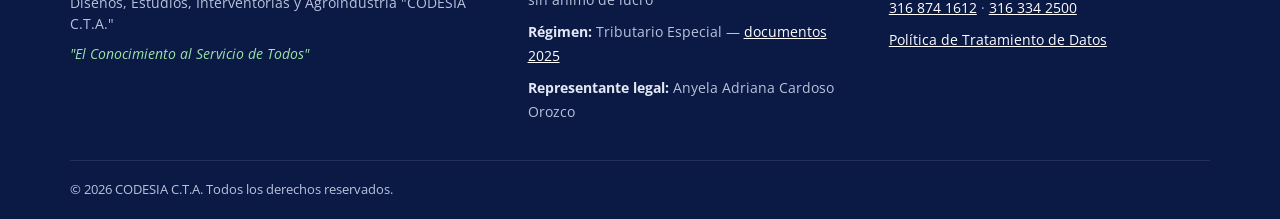
==== commit c9ade851: "Paquete de mejoras: politica de datos, pie legal, WhatsApp flotante, vista previa al compartir - Pol" ====
--- a/index.html
+++ b/index.html
@@ -5,11 +5,23 @@
   <meta name="viewport" content="width=device-width, initial-scale=1.0">
   <title>CODESIA C.T.A. | Ingeniería, Construcción e Interventoría</title>
   <meta name="description" content="CODESIA C.T.A. - Cooperativa de Trabajo Asociado para la construcción, diseños, estudios, interventorías y agroindustria. El Conocimiento al Servicio de Todos.">
-  <link rel="icon" href="https://static.wixstatic.com/media/027a14_4498645d5da542258944b8db8ea294cb~mv2.png/v1/fit/w_1200,h_1200,q_85/img.png">
+  <link rel="icon" href="img/logo-codesia.png">
+  <link rel="canonical" href="https://codesiacta.github.io/">
+  <!-- Vista previa al compartir el link (WhatsApp, Facebook, LinkedIn) -->
+  <meta property="og:type" content="website">
+  <meta property="og:locale" content="es_CO">
+  <meta property="og:site_name" content="CODESIA C.T.A.">
+  <meta property="og:title" content="CODESIA C.T.A. | Soluciones en ingeniería desde 1993">
+  <meta property="og:description" content="Construcción, diseños, estudios, interventorías y distritos de riego. Más de 140 contratos ejecutados con entidades públicas y privadas. Neiva - Huila.">
+  <meta property="og:url" content="https://codesiacta.github.io/">
+  <meta property="og:image" content="https://codesiacta.github.io/img/compartir.jpg">
+  <meta property="og:image:width" content="1200">
+  <meta property="og:image:height" content="630">
+  <meta name="twitter:card" content="summary_large_image">
   <link rel="preconnect" href="https://fonts.googleapis.com">
   <link rel="preconnect" href="https://fonts.gstatic.com" crossorigin>
   <link href="https://fonts.googleapis.com/css2?family=Montserrat:wght@600;700;800&family=Open+Sans:wght@400;600&display=swap" rel="stylesheet">
-  <link rel="stylesheet" href="css/styles.css?v=2">
+  <link rel="stylesheet" href="css/styles.css?v=3">
 </head>
 <body>
 
@@ -17,7 +29,7 @@
   <header class="header" id="header">
     <div class="container header__inner">
       <a href="#inicio" class="brand">
-        <img src="https://static.wixstatic.com/media/027a14_4498645d5da542258944b8db8ea294cb~mv2.png/v1/fit/w_1200,h_1200,q_85/img.png" alt="Logo CODESIA C.T.A." class="brand__logo">
+        <img src="img/logo-codesia.png" alt="Logo CODESIA C.T.A." class="brand__logo">
         <span class="brand__text">
           <strong>CODESIA C.T.A.</strong>
           <small>El Conocimiento al Servicio de Todos</small>
@@ -199,10 +211,10 @@
                 <img src="img/equipo-anyela-cardoso.jpg" alt="Anyela Adriana Cardoso Orozco" loading="lazy">
               </button>
               <button class="hex" type="button" data-name="Jhon Jairo Vargas Hoyos" data-role="Ingeniero Agrícola y Civil" data-detail="Esp. en Riego · Mágister en Ing. Recursos Hidráulicos" data-mail="jjvargashoyos@yahoo.es" aria-label="Ver a Jhon Jairo Vargas Hoyos">
-                <img src="https://static.wixstatic.com/media/027a14_e2ed1366f6fd405bb6ce24b2d7cf6319~mv2.jpg/v1/fit/w_800,h_800,q_85/img.jpg" alt="Jhon Jairo Vargas Hoyos" loading="lazy">
+                <img src="img/equipo-jhon-jairo-vargas.jpg" alt="Jhon Jairo Vargas Hoyos" loading="lazy">
               </button>
               <button class="hex" type="button" data-name="Diana María Cardoso Orozco" data-role="Ingeniera Industrial" data-detail="Esp. en Gerencia de la Salud Ocupacional" data-mail="dianacardoso2000@yahoo.com" aria-label="Ver a Diana María Cardoso Orozco">
-                <img src="https://static.wixstatic.com/media/027a14_a8f95bedf09742ee949c85bc0c770362~mv2.jpg/v1/fit/w_800,h_800,q_85/img.jpg" alt="Diana María Cardoso Orozco" loading="lazy">
+                <img src="img/equipo-diana-cardoso.jpg" alt="Diana María Cardoso Orozco" loading="lazy">
               </button>
             </div>
             <div class="hive-row">
@@ -210,18 +222,18 @@
                 <img src="img/equipo-jose-mauricio-cardozo.jpg" alt="José Mauricio Cardozo Orozco" loading="lazy">
               </button>
               <button class="hex" type="button" data-name="Abelardo Sánchez" data-role="Ingeniero Agrícola" data-detail="" data-mail="abelardosanchez2807@hotmail.com" aria-label="Ver a Abelardo Sánchez">
-                <img src="https://static.wixstatic.com/media/027a14_67817567b03c4ee2a94b92a2643e9788~mv2.jpg/v1/fit/w_800,h_800,q_85/img.jpg" alt="Abelardo Sánchez" loading="lazy">
+                <img src="img/equipo-abelardo-sanchez.jpg" alt="Abelardo Sánchez" loading="lazy">
               </button>
               <button class="hex" type="button" data-name="Olga Lucía Sánchez Reyes" data-role="Contadora Pública" data-detail="" data-mail="olgasanchez1965@gmail.com" aria-label="Ver a Olga Lucía Sánchez Reyes">
-                <img src="https://static.wixstatic.com/media/027a14_54dc76b6d5a348ccbfc058cb740c13b6~mv2.jpg/v1/fit/w_800,h_800,q_85/img.jpg" alt="Olga Lucía Sánchez Reyes" loading="lazy">
+                <img src="img/equipo-olga-sanchez.jpg" alt="Olga Lucía Sánchez Reyes" loading="lazy">
               </button>
               <button class="hex" type="button" data-name="Luisa María Vargas Perdomo" data-role="Ingeniera de Software" data-detail="" data-mail="luisa.vargas0308@gmail.com" aria-label="Ver a Luisa María Vargas Perdomo">
-                <img src="https://static.wixstatic.com/media/027a14_a096672bf51e4880b61c4b37876b4d26~mv2.png/v1/fit/w_800,h_800,q_85/img.png" alt="Luisa María Vargas Perdomo" loading="lazy">
+                <img src="img/equipo-luisa-vargas.jpg" alt="Luisa María Vargas Perdomo" loading="lazy">
               </button>
             </div>
             <div class="hive-row">
               <button class="hex" type="button" data-name="Mayra Alejandra Sánchez Cortés" data-role="Ingeniera Química" data-detail="" data-mail="male.sancorte@gmail.com" aria-label="Ver a Mayra Alejandra Sánchez Cortés">
-                <img src="https://static.wixstatic.com/media/027a14_27e66b852b3447fa91d68691d610c1b2~mv2.jpg/v1/fit/w_800,h_800,q_85/img.jpg" alt="Mayra Alejandra Sánchez Cortés" loading="lazy">
+                <img src="img/equipo-mayra-sanchez.jpg" alt="Mayra Alejandra Sánchez Cortés" loading="lazy">
               </button>
               <button class="hex" type="button" data-name="Juan Pablo Quintero Cardoso" data-role="Abogado" data-detail="" data-mail="" aria-label="Ver a Juan Pablo Quintero Cardoso">
                 <img src="img/equipo-juan-pablo-quintero.jpg" alt="Juan Pablo Quintero Cardoso" loading="lazy">
@@ -250,7 +262,7 @@
         <div>
           <p class="eyebrow">Sobre nuestra empresa de ingeniería civil</p>
           <h2>Desarrollo para nuestra comunidad</h2>
-          <p>Desde 2000, CODESIA C.T.A. ha sido un pilar en la comunidad y ha estado involucrada en pro del liderazgo y el desarrollo. Estamos orgullosos de abrir brecha rumbo a un futuro más eficiente gracias a nuestras ideas innovadoras, tecnología de punta y transparencia. Hemos trabajado en docenas de proyectos destinados a brindar soluciones de ingeniería innovadoras.</p>
+          <p>Desde 1993, CODESIA C.T.A. ha sido un pilar en la comunidad y ha estado involucrada en pro del liderazgo y el desarrollo. Estamos orgullosos de abrir brecha rumbo a un futuro más eficiente gracias a nuestras ideas innovadoras, tecnología de punta y transparencia. Hemos ejecutado más de 140 contratos destinados a brindar soluciones de ingeniería a entidades públicas, privadas y a la comunidad.</p>
         </div>
         <div>
           <p class="eyebrow">Pasado y presente</p>
@@ -295,13 +307,13 @@
         <h2 class="section__title center">Nos han contratado</h2>
         <p class="center narrow">Nuestros clientes son nuestra carta de presentación.</p>
         <div class="clients">
-          <img src="https://static.wixstatic.com/media/027a14_5fe9ebf5f56743e48a27b57cfc004936~mv2.jpg/v1/fit/w_1200,h_1200,q_85/img.jpg" alt="Gobernación del Huila" loading="lazy">
-          <img src="https://static.wixstatic.com/media/027a14_7f2a3ec3f2144faeaa069f5dd5c1cd45~mv2.jpg/v1/fit/w_1200,h_1200,q_85/img.jpg" alt="INFIHUILA" loading="lazy">
-          <img src="https://static.wixstatic.com/media/027a14_74d6ae008a0a40819c60f7df52d6c5e8~mv2.jpg/v1/fit/w_1200,h_1200,q_85/img.jpg" alt="UTRAHUILCA" loading="lazy">
-          <img src="https://static.wixstatic.com/media/027a14_358e54f78e404fee96c2e8acd11b35c5~mv2.jpg/v1/fit/w_1200,h_1200,q_85/img.jpg" alt="FUNDAUTRAHUILCA" loading="lazy">
-          <img src="https://static.wixstatic.com/media/027a14_c3175df4786245e3b536284e732d485c~mv2.jpg/v1/fit/w_1200,h_1200,q_85/img.jpg" alt="ASOCOOPH" loading="lazy">
-          <img src="https://static.wixstatic.com/media/027a14_67bbdf881c0943abb2299e58f1877b40~mv2.jpg/v1/fit/w_1200,h_1200,q_85/img.jpg" alt="FAM" loading="lazy">
-          <img src="https://static.wixstatic.com/media/027a14_191540577bad42c094165669b1112fb2~mv2.png/v1/fit/w_1200,h_1200,q_85/img.png" alt="Los Olivos" loading="lazy">
+          <img src="img/cliente-gobernacion-huila.jpg" alt="Gobernación del Huila" loading="lazy">
+          <img src="img/cliente-infihuila.jpg" alt="INFIHUILA" loading="lazy">
+          <img src="img/cliente-utrahuilca.jpg" alt="UTRAHUILCA" loading="lazy">
+          <img src="img/cliente-fundautrahuilca.jpg" alt="FUNDAUTRAHUILCA" loading="lazy">
+          <img src="img/cliente-asocooph.jpg" alt="ASOCOOPH" loading="lazy">
+          <img src="img/cliente-fam.jpg" alt="FAM" loading="lazy">
+          <img src="img/cliente-los-olivos.png" alt="Los Olivos" loading="lazy">
         </div>
       </div>
     </section>
@@ -328,6 +340,10 @@
           <label>Teléfono<input type="tel" name="Teléfono"></label>
           <label>Asunto<input type="text" name="Asunto"></label>
           <label>Mensaje<textarea name="Mensaje" rows="5" required></textarea></label>
+          <label class="form__check">
+            <input type="checkbox" name="Autoriza tratamiento de datos" value="Sí" required>
+            <span>Autorizo a CODESIA C.T.A. a tratar mis datos personales para responder mi solicitud, de acuerdo con la <a href="politica-de-datos.html" target="_blank">Política de Tratamiento de Datos Personales</a> (Ley 1581 de 2012).</span>
+          </label>
           <input type="hidden" name="_subject" value="Nuevo mensaje desde la página web de CODESIA">
           <input type="hidden" name="_template" value="table">
           <input type="hidden" name="_next" id="formNext">
@@ -341,12 +357,42 @@
 
   <!-- ===== PIE DE PÁGINA ===== -->
   <footer class="footer">
-    <div class="container footer__inner">
-      <p>© <span id="year"></span> CODESIA C.T.A. — NIT 800.202.566-6 — El Conocimiento al Servicio de Todos</p>
-      <p><a href="mailto:codesiacta@gmail.com">codesiacta@gmail.com</a> · <a href="tel:+573168741612">316 874 1612</a></p>
+    <div class="container footer__grid">
+      <div>
+        <img class="footer__logo" src="img/logo-codesia.png" alt="CODESIA C.T.A." width="64" height="54" loading="lazy">
+        <p class="footer__legal-name">Cooperativa de Trabajo Asociado para la Construcción, Diseños, Estudios, Interventorías y Agroindustria "CODESIA C.T.A."</p>
+        <p class="footer__motto">"El Conocimiento al Servicio de Todos"</p>
+      </div>
+      <div>
+        <h4>Datos de la entidad</h4>
+        <ul>
+          <li><strong>NIT:</strong> 800.202.566-6</li>
+          <li><strong>Naturaleza:</strong> Cooperativa de Trabajo Asociado, sin ánimo de lucro</li>
+          <li><strong>Régimen:</strong> Tributario Especial — <a href="#rte">documentos 2025</a></li>
+          <li><strong>Representante legal:</strong> Anyela Adriana Cardoso Orozco</li>
+        </ul>
+      </div>
+      <div>
+        <h4>Contacto</h4>
+        <ul>
+          <li>Calle 8 No. 7-47, Oficina 205, Neiva - Huila</li>
+          <li><a href="mailto:codesiacta@gmail.com">codesiacta@gmail.com</a></li>
+          <li><a href="tel:+573168741612">316 874 1612</a> · <a href="tel:+573163342500">316 334 2500</a></li>
+          <li><a href="politica-de-datos.html">Política de Tratamiento de Datos</a></li>
+        </ul>
+      </div>
+    </div>
+    <div class="container footer__bottom">
+      <p>© <span id="year"></span> CODESIA C.T.A. Todos los derechos reservados.</p>
     </div>
   </footer>
 
-  <script src="js/main.js?v=2"></script>
+  <!-- Botón flotante de WhatsApp -->
+  <a class="wa-float" href="https://wa.me/573168741612?text=Hola%20CODESIA%2C%20quisiera%20informaci%C3%B3n%20sobre%20sus%20servicios." target="_blank" rel="noopener" aria-label="Escríbenos por WhatsApp">
+    <svg viewBox="0 0 32 32" aria-hidden="true"><path fill="currentColor" d="M16 3C8.8 3 3 8.7 3 15.8c0 2.5.7 4.9 2 7L3 29l6.4-2c2 1.1 4.3 1.7 6.6 1.7 7.2 0 13-5.7 13-12.8S23.2 3 16 3Zm0 23.4c-2.1 0-4.1-.6-5.9-1.6l-.4-.2-3.8 1.2 1.2-3.7-.3-.4c-1.2-1.8-1.8-3.8-1.8-5.9C5 9.9 9.9 5.1 16 5.1S27 9.9 27 15.8s-4.9 10.6-11 10.6Zm6-7.9c-.3-.2-2-1-2.3-1.1-.3-.1-.5-.2-.8.2-.2.3-.9 1.1-1.1 1.3-.2.2-.4.2-.7.1-.3-.2-1.4-.5-2.7-1.6-1-.9-1.7-2-1.9-2.3-.2-.3 0-.5.1-.7l.5-.6c.2-.2.2-.4.3-.6.1-.2 0-.5 0-.6l-1-2.5c-.3-.7-.6-.6-.8-.6h-.7c-.2 0-.6.1-.9.4-.3.3-1.2 1.2-1.2 2.9s1.2 3.4 1.4 3.6c.2.2 2.4 3.7 5.9 5.1 3.5 1.4 3.5.9 4.1.9.6-.1 2-.8 2.3-1.6.3-.8.3-1.5.2-1.6-.1-.2-.4-.3-.7-.4Z"/></svg>
+    <span>¿Hablamos?</span>
+  </a>
+
+  <script src="js/main.js?v=3"></script>
 </body>
 </html>
--- a/css/styles.css
+++ b/css/styles.css
@@ -227,11 +227,37 @@
 .form__note { font-size: .8rem; color: var(--gris); }
 .form__ok { background: var(--verde-claro); color: #1f6b2a; border-radius: 8px; padding: 12px 14px; font-weight: 600; }
 .form__honey { position: absolute; left: -9999px; }
+.form__check { display: flex !important; grid-template-columns: none; align-items: flex-start; gap: 10px !important; font-weight: 400 !important; font-size: .82rem !important; color: var(--gris); line-height: 1.5; }
+.form__check input { width: 18px; height: 18px; margin-top: 2px; flex-shrink: 0; accent-color: var(--verde); }
 
 /* ===== Pie ===== */
-.footer { background: #0a1a45; color: #b9c3dc; padding: 28px 0; font-size: .9rem; }
+.footer { background: #0a1a45; color: #b9c3dc; padding: 56px 0 0; font-size: .88rem; }
 .footer a { color: #fff; }
 .footer__inner { display: flex; justify-content: space-between; flex-wrap: wrap; gap: 8px; }
+.footer__grid { display: grid; grid-template-columns: 1.3fr 1fr 1fr; gap: 40px; padding-bottom: 36px; }
+.footer h4 { color: #fff; font-family: "Montserrat", sans-serif; font-size: .95rem; margin-bottom: 14px; }
+.footer ul { list-style: none; display: grid; gap: 8px; }
+.footer strong { color: #e3e8f4; }
+.footer__logo { background: #fff; border-radius: 10px; padding: 6px; width: 64px; height: auto; margin-bottom: 14px; }
+.footer__legal-name { line-height: 1.5; }
+.footer__motto { color: #9be3a6; font-style: italic; margin-top: 8px; }
+.footer__bottom { border-top: 1px solid rgba(255,255,255,.1); padding: 18px 0; font-size: .8rem; }
+
+/* ===== WhatsApp flotante ===== */
+.wa-float {
+  position: fixed; right: 20px; bottom: 20px; z-index: 200;
+  display: flex; align-items: center; gap: 8px;
+  background: #25d366; color: #fff; text-decoration: none; font-weight: 700;
+  padding: 12px 18px 12px 14px; border-radius: 999px;
+  box-shadow: 0 10px 24px rgba(0,0,0,.25);
+  transition: transform .2s;
+}
+.wa-float:hover { transform: translateY(-3px); }
+.wa-float svg { width: 26px; height: 26px; }
+@media (max-width: 600px) {
+  .wa-float { padding: 14px; right: 16px; bottom: 16px; }
+  .wa-float span { display: none; }
+}
 
 /* ===== Responsive ===== */
 @media (max-width: 860px) {
@@ -245,7 +271,7 @@
   .nav.open { max-height: 400px; }
   .nav a { padding: 14px; width: 100%; text-align: center; }
   .nav .btn--small { width: auto; margin: 10px 0 16px; }
-  .split, .two-col, .hero__grid, .crew { grid-template-columns: 1fr; gap: 32px; }
+  .split, .two-col, .hero__grid, .crew, .footer__grid { grid-template-columns: 1fr; gap: 32px; }
   .crew__hive { --hex-w: min(84px, 22vw); padding: 0; }
   .hive-row { gap: 6px; }
   .hive-row + .hive-row { margin-top: calc(var(--hex-h) * -0.25 + 6px); }
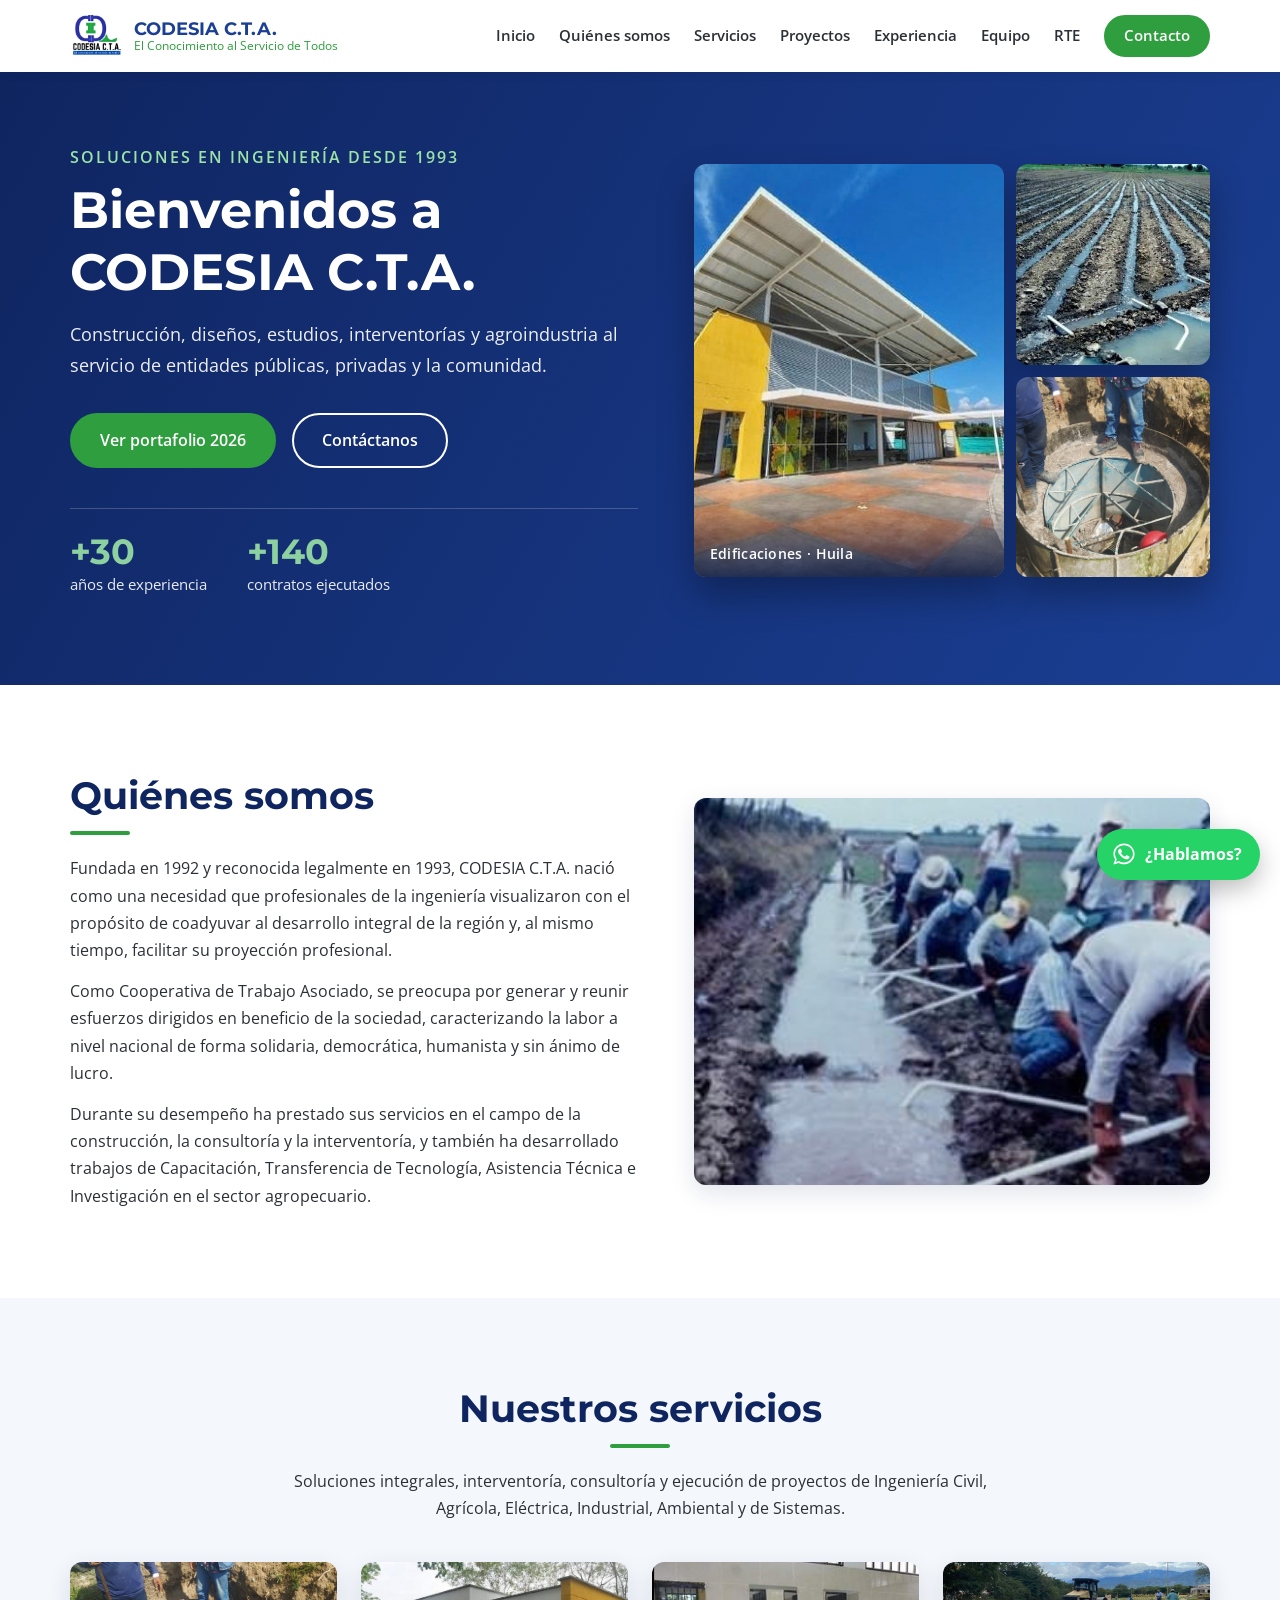
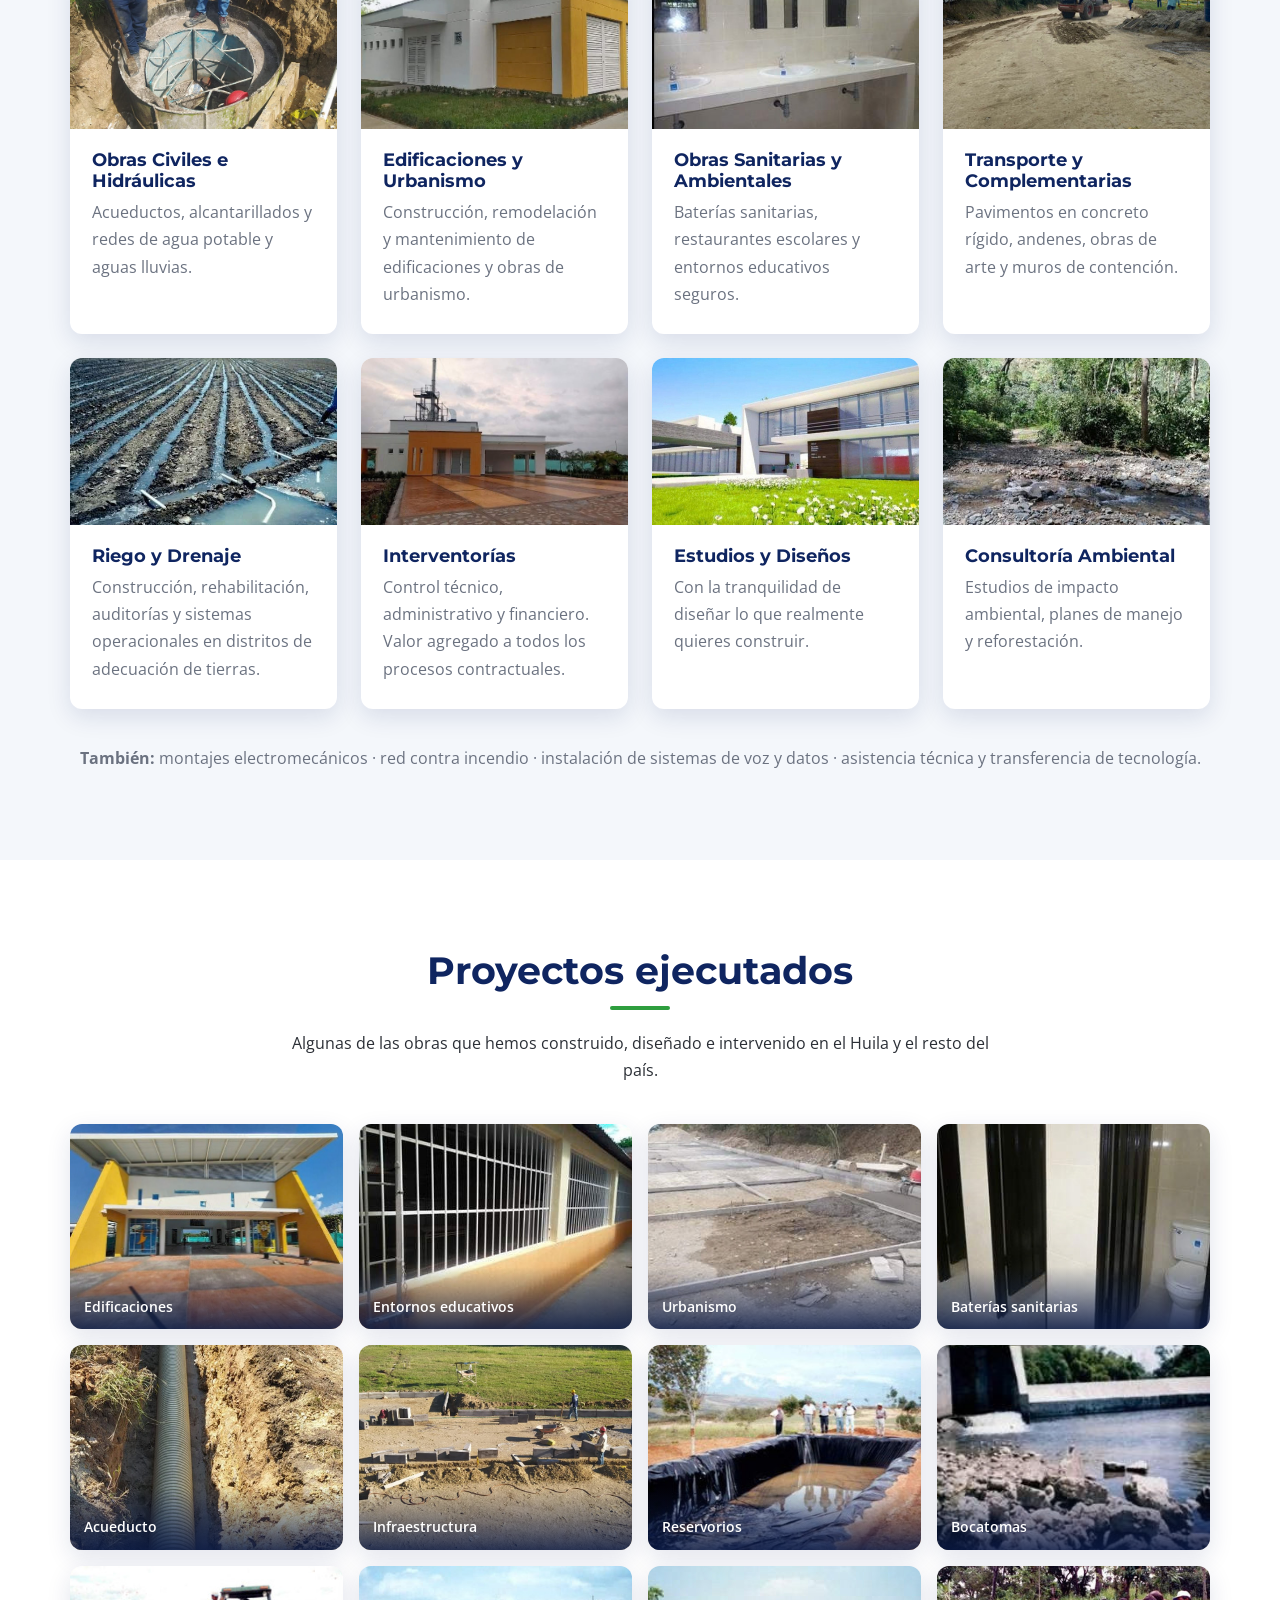
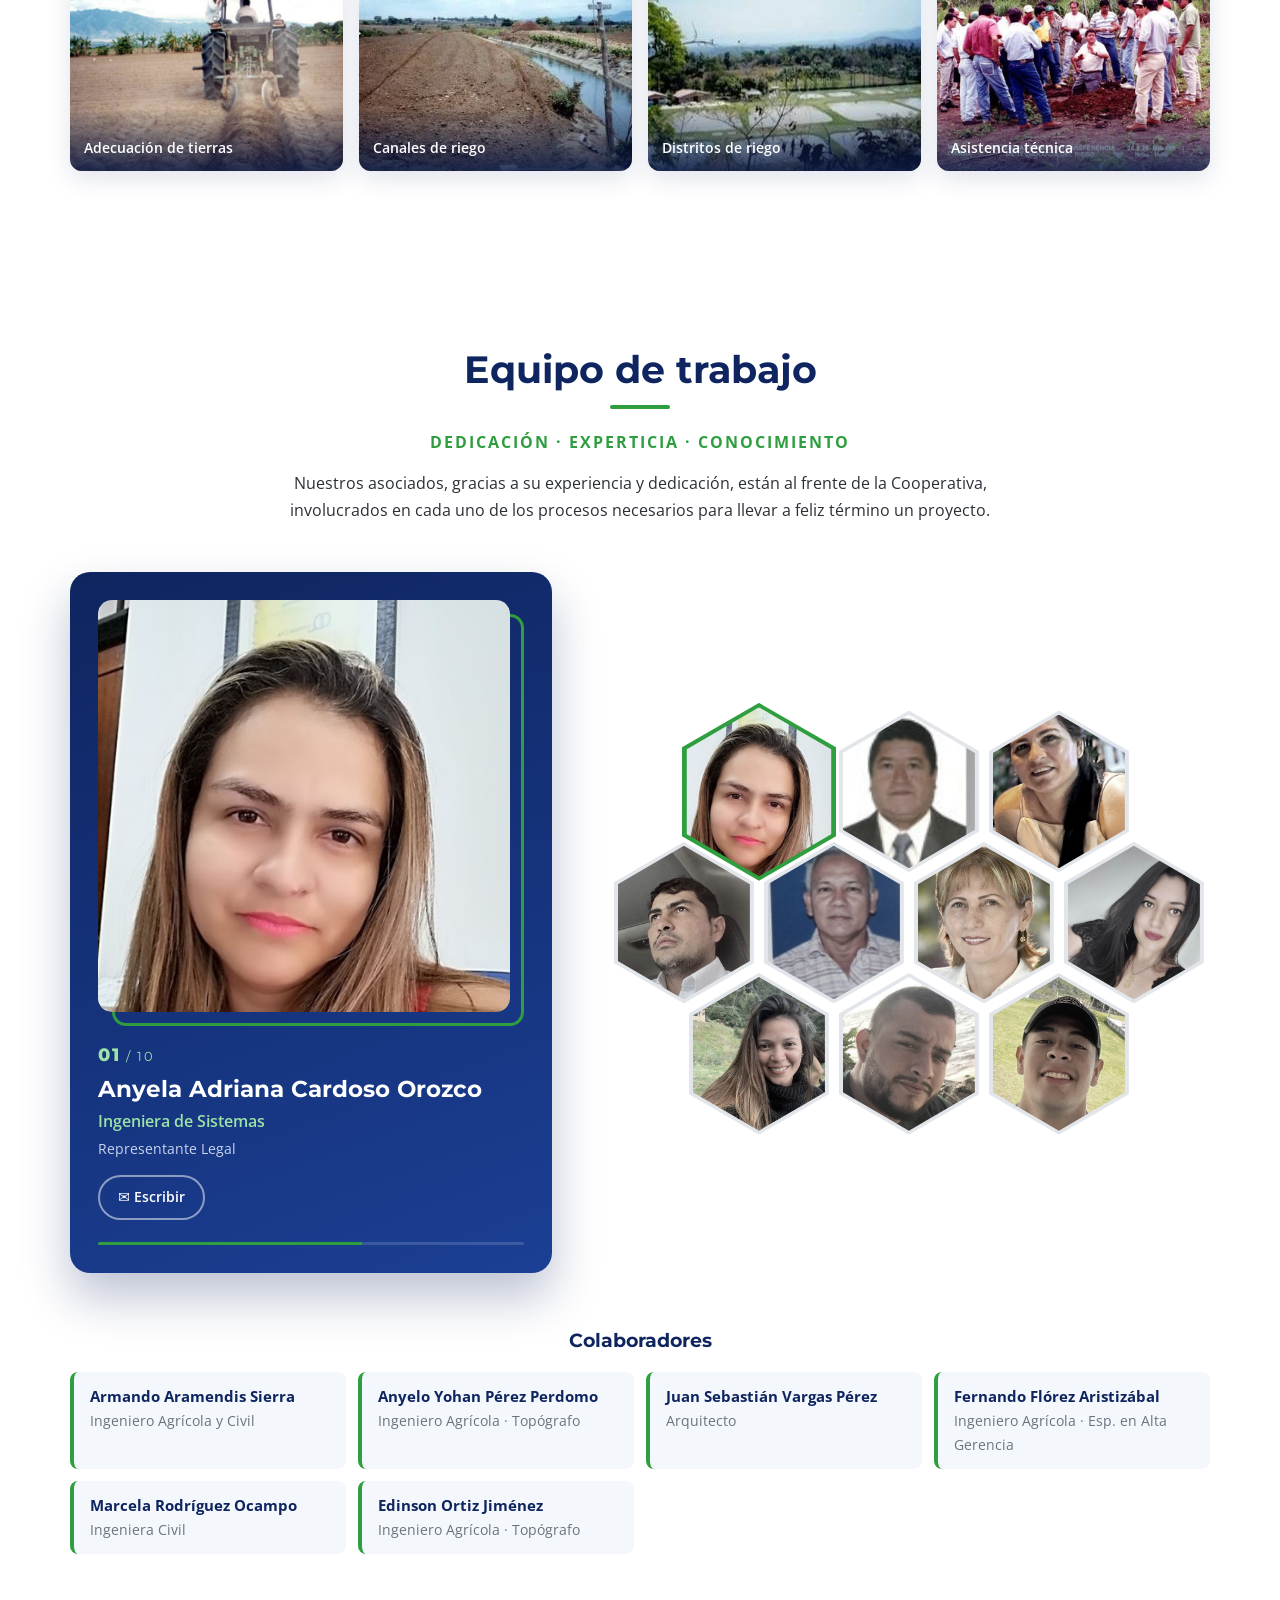
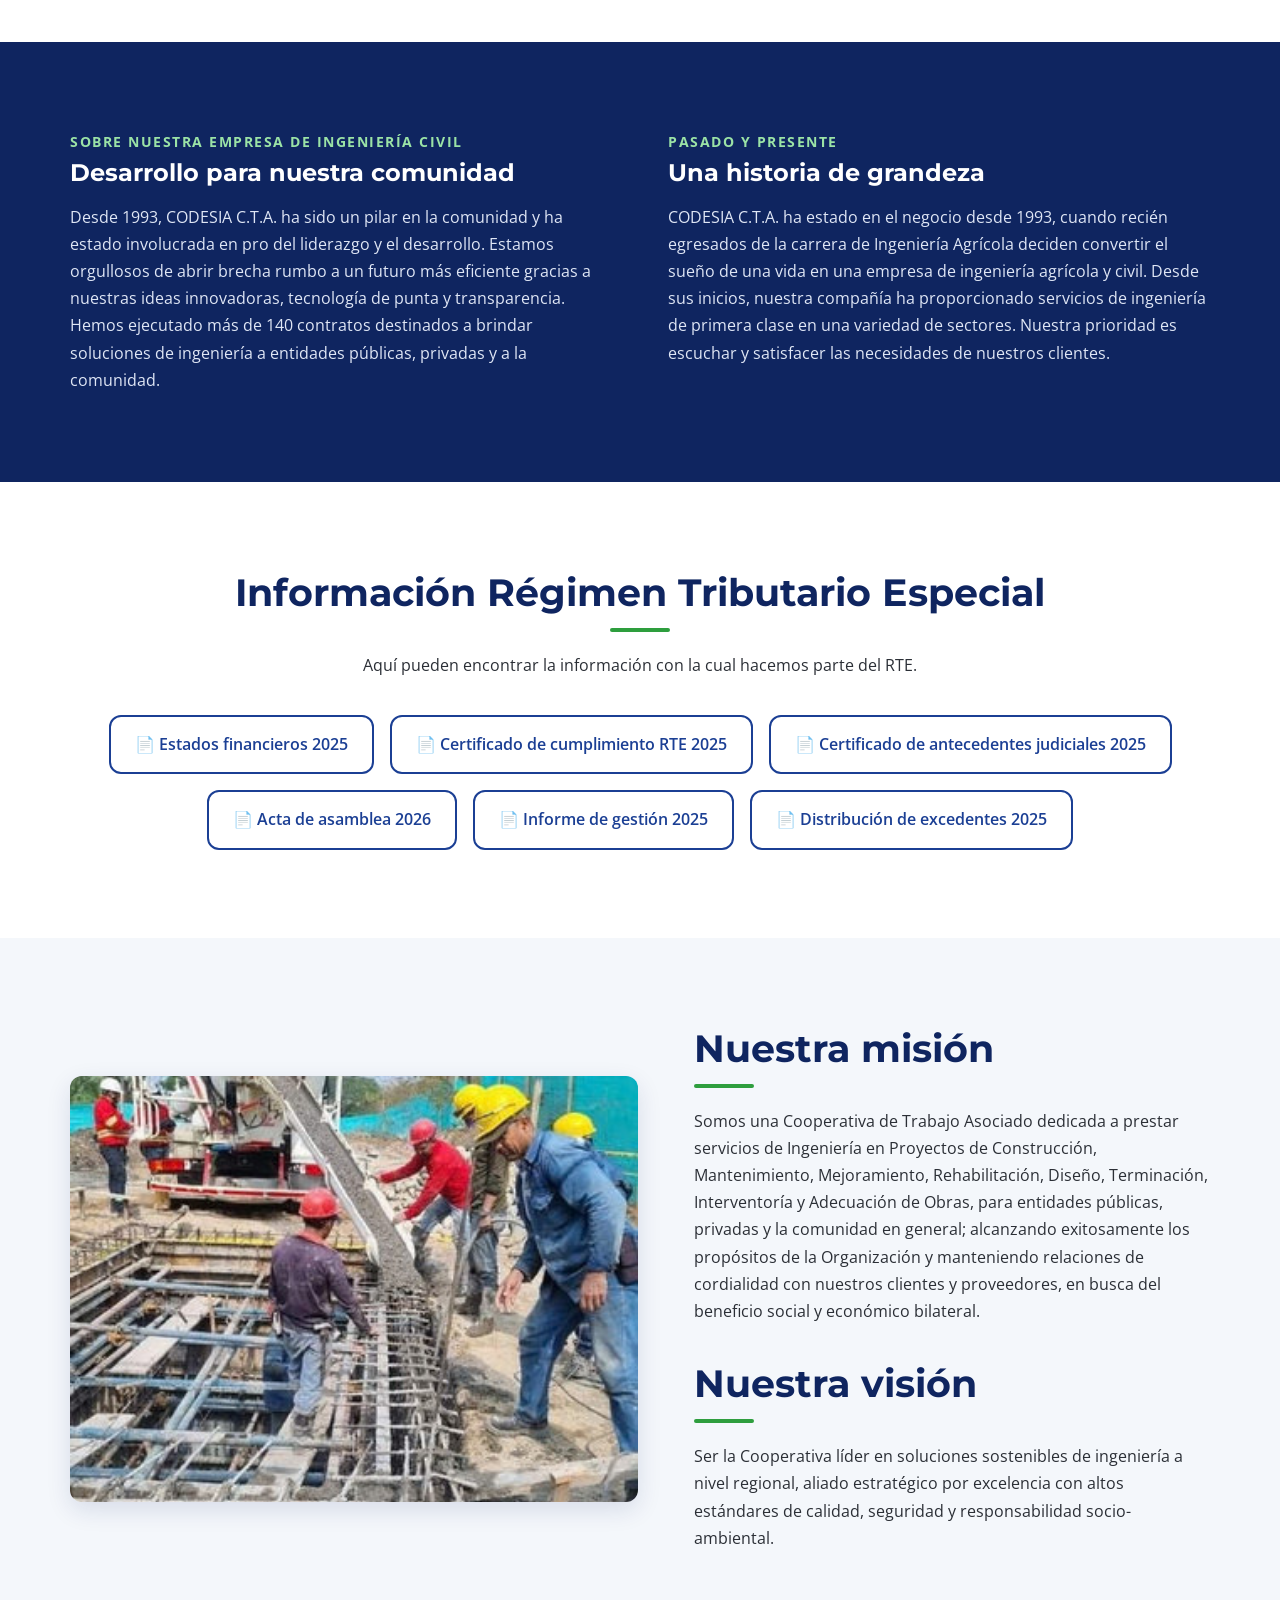
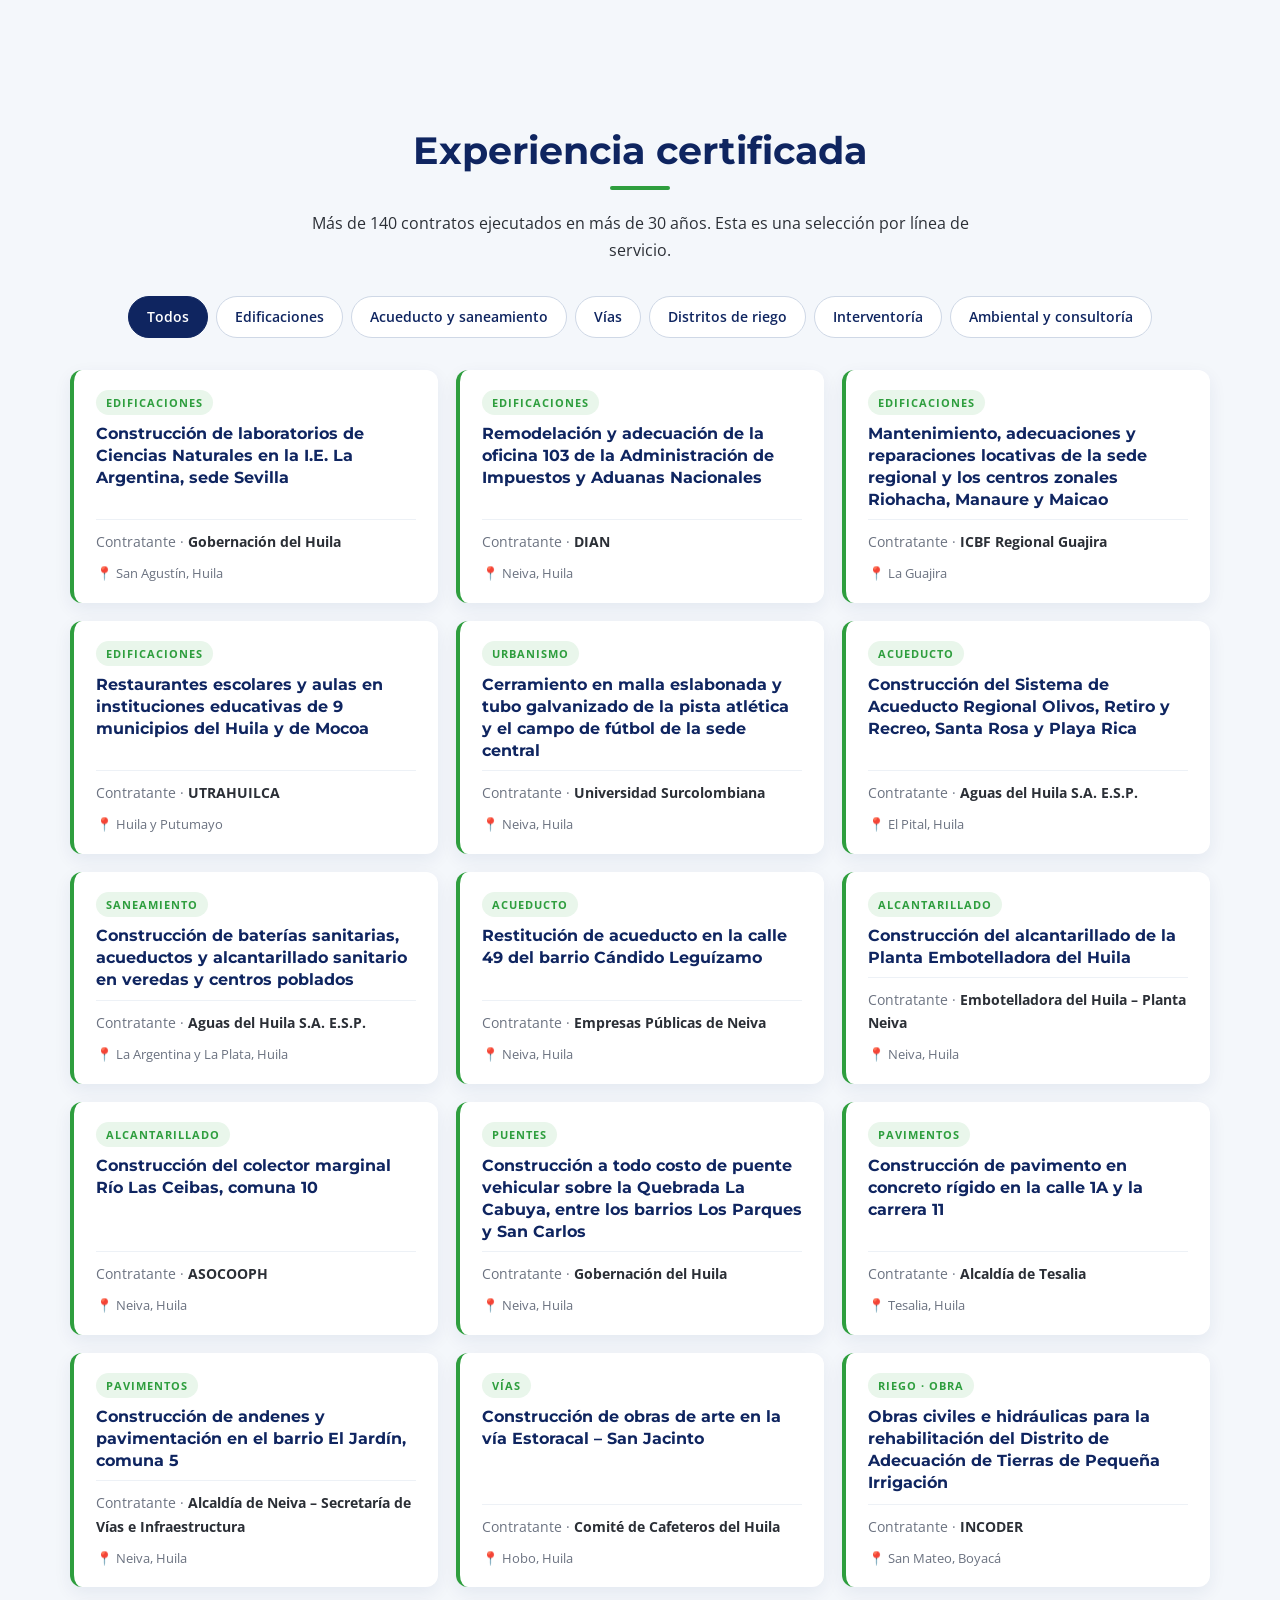
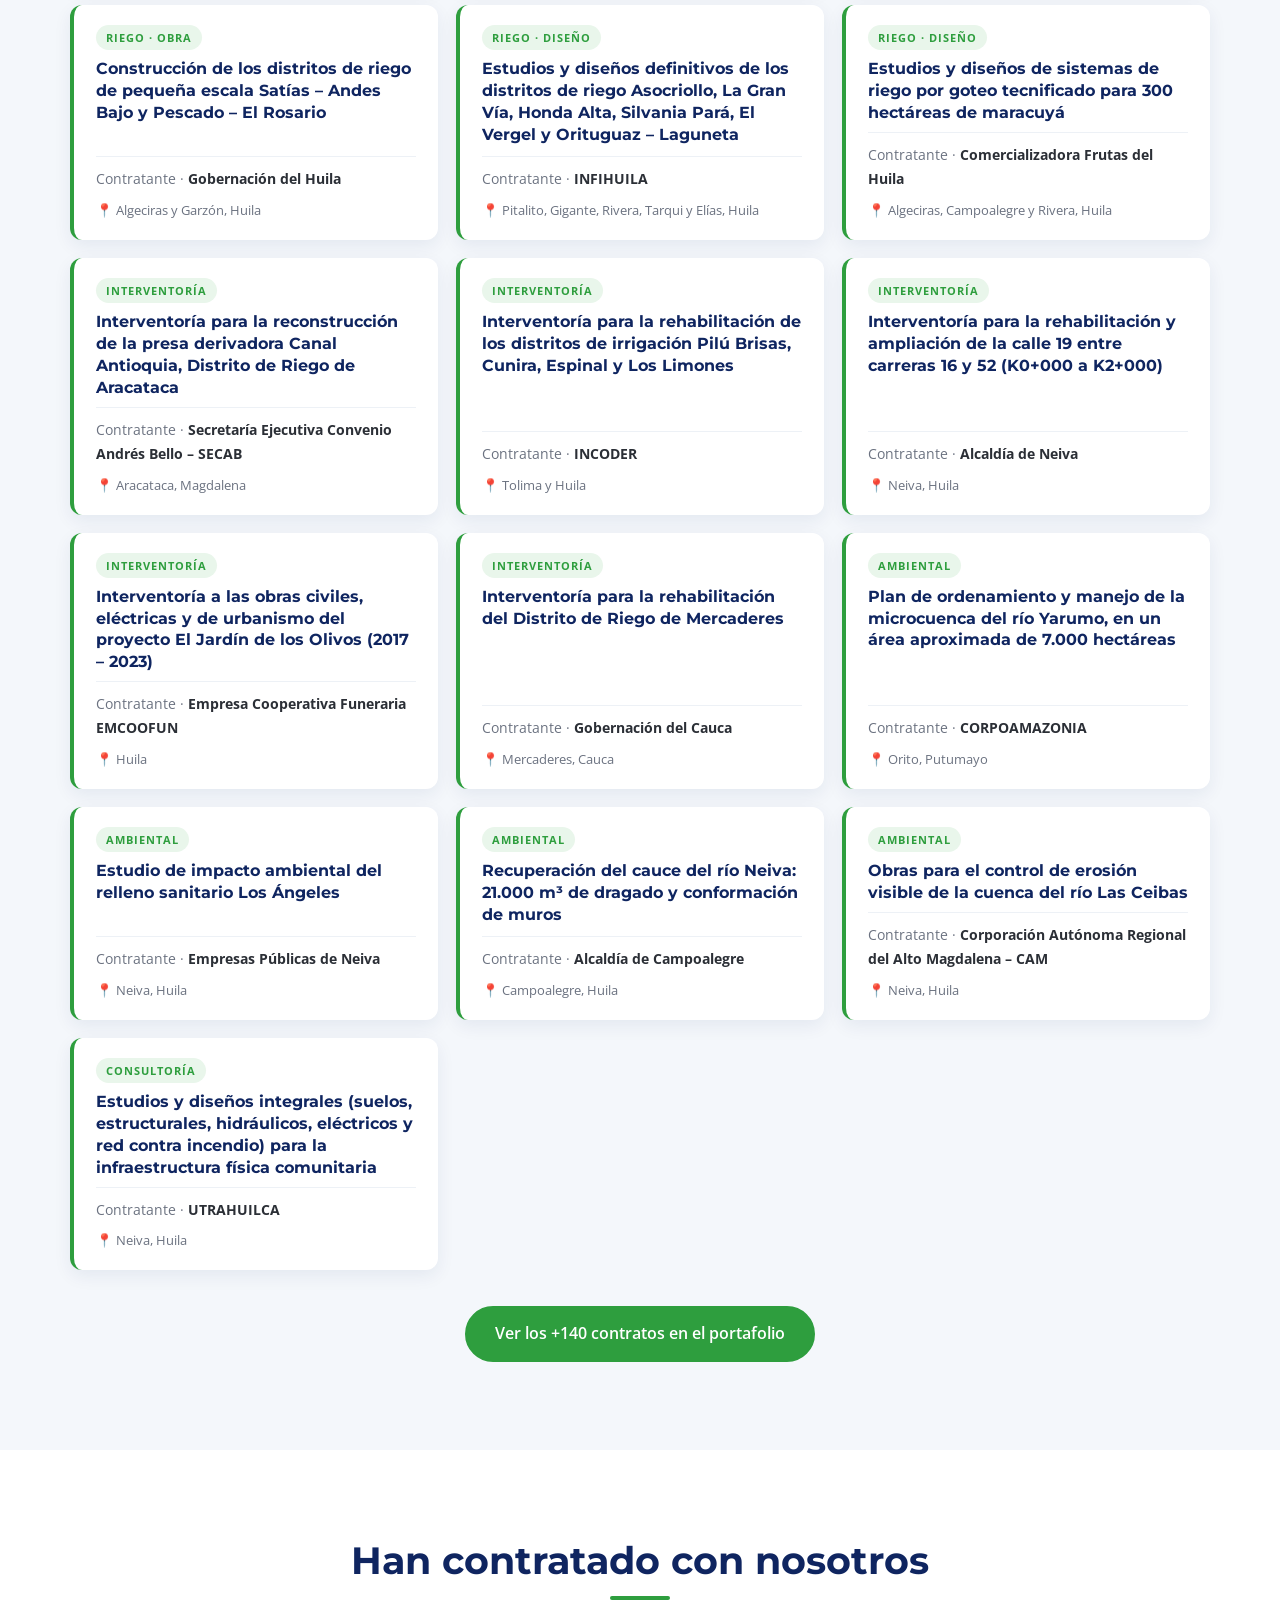
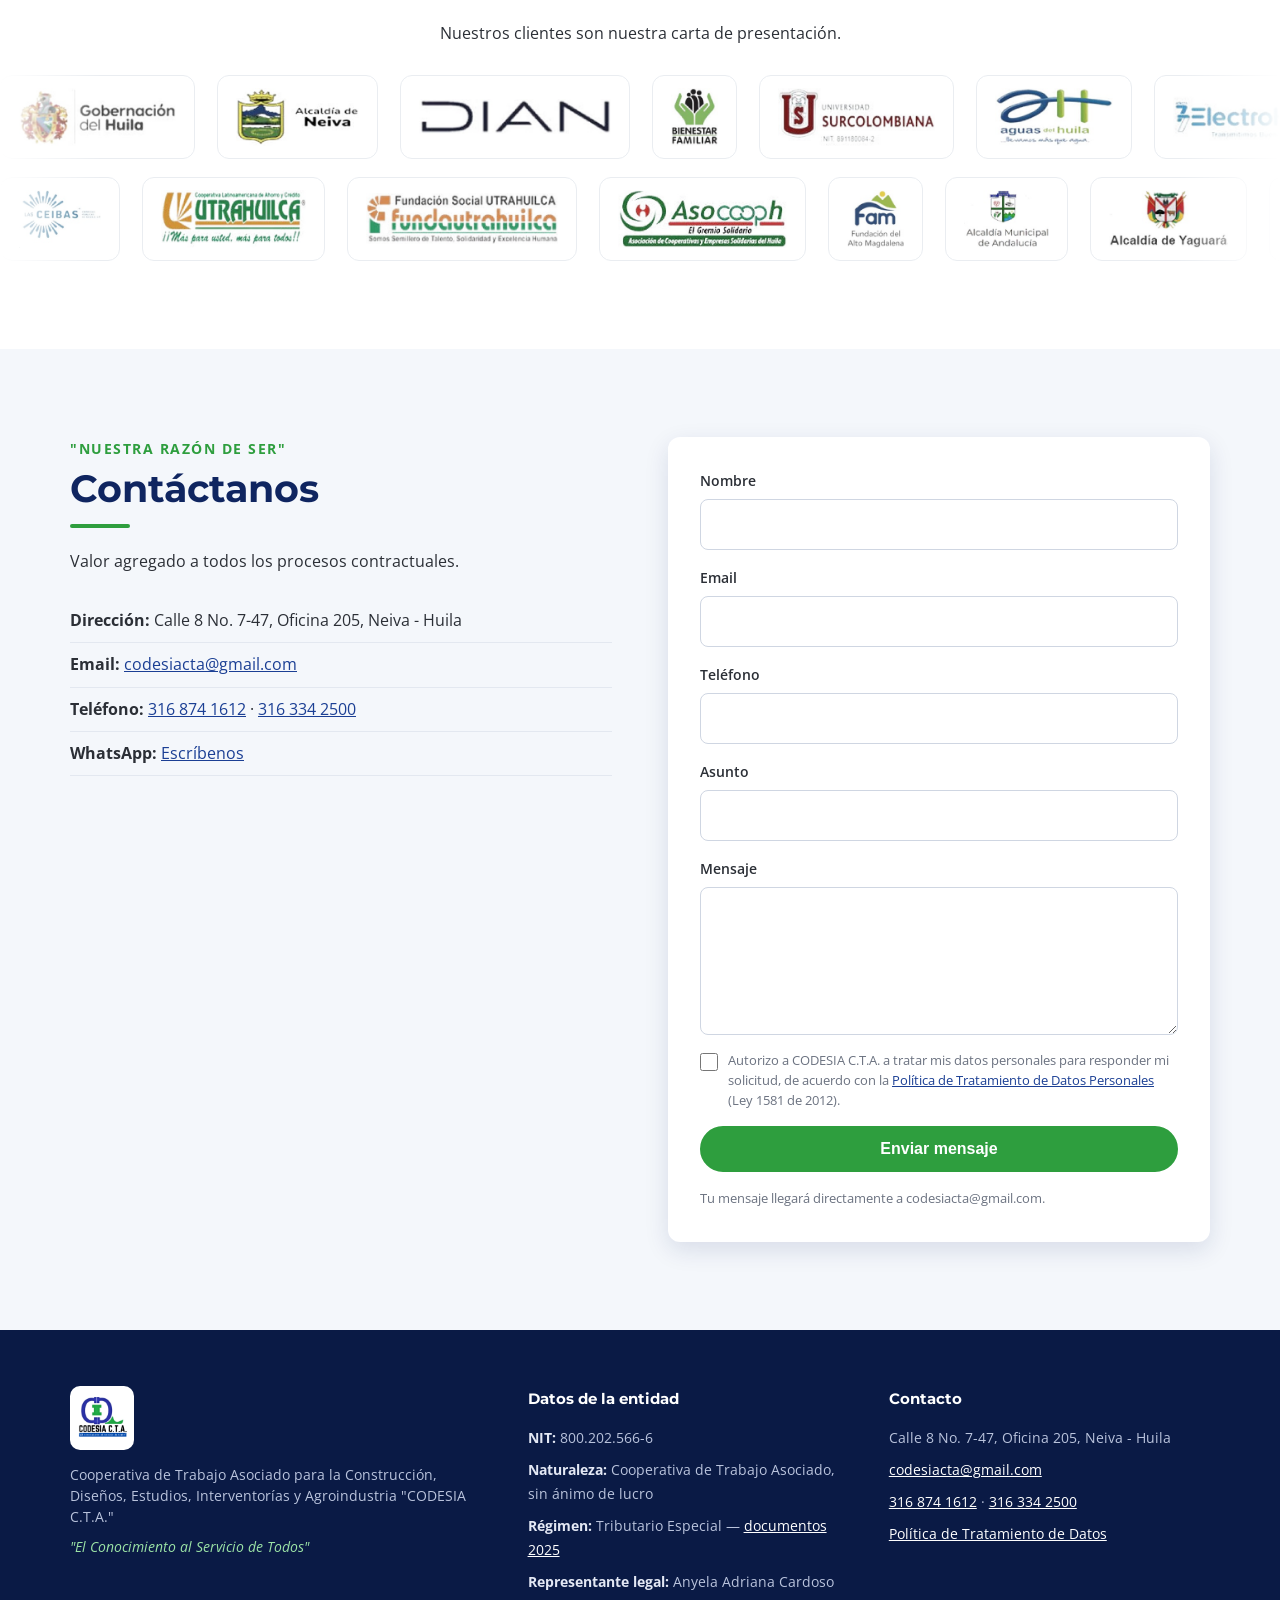
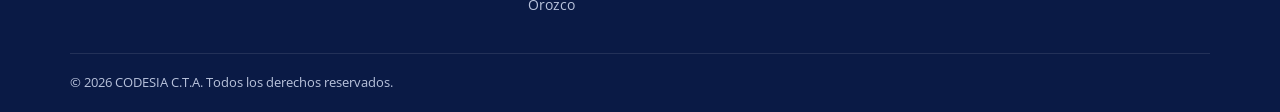
==== commit 035947e6: "Experiencia certificada (28 contratos con filtros) y 21 logos de clientes en cintas animadas Datos t" ====
--- a/index.html
+++ b/index.html
@@ -21,7 +21,7 @@
   <link rel="preconnect" href="https://fonts.googleapis.com">
   <link rel="preconnect" href="https://fonts.gstatic.com" crossorigin>
   <link href="https://fonts.googleapis.com/css2?family=Montserrat:wght@600;700;800&family=Open+Sans:wght@400;600&display=swap" rel="stylesheet">
-  <link rel="stylesheet" href="css/styles.css?v=3">
+  <link rel="stylesheet" href="css/styles.css?v=4">
 </head>
 <body>
 
@@ -43,6 +43,7 @@
         <a href="#nosotros">Quiénes somos</a>
         <a href="#servicios">Servicios</a>
         <a href="#proyectos">Proyectos</a>
+        <a href="#experiencia">Experiencia</a>
         <a href="#equipo">Equipo</a>
         <a href="#rte">RTE</a>
         <a href="#contacto" class="btn btn--small">Contacto</a>
@@ -301,19 +302,267 @@
       </div>
     </section>
 
+    <!-- ===== EXPERIENCIA ===== -->
+    <!-- Selección de contratos tomada del Portafolio de Servicios 2026 (docs/portafolio-codesia-2026.pdf) -->
+    <section class="section section--alt" id="experiencia">
+      <div class="container">
+        <h2 class="section__title center">Experiencia certificada</h2>
+        <p class="center narrow">Más de 140 contratos ejecutados en más de 30 años. Esta es una selección por línea de servicio.</p>
+
+        <div class="xp-tabs" role="tablist" aria-label="Filtrar experiencia por línea de servicio">
+          <button class="xp-tab is-active" role="tab" aria-selected="true" data-filter="todos">Todos</button>
+          <button class="xp-tab" role="tab" aria-selected="false" data-filter="edificaciones">Edificaciones</button>
+          <button class="xp-tab" role="tab" aria-selected="false" data-filter="hidraulica">Acueducto y saneamiento</button>
+          <button class="xp-tab" role="tab" aria-selected="false" data-filter="vias">Vías</button>
+          <button class="xp-tab" role="tab" aria-selected="false" data-filter="riego">Distritos de riego</button>
+          <button class="xp-tab" role="tab" aria-selected="false" data-filter="interventoria">Interventoría</button>
+          <button class="xp-tab" role="tab" aria-selected="false" data-filter="ambiental">Ambiental y consultoría</button>
+        </div>
+
+        <div class="xp-grid">
+          <!-- Edificaciones -->
+          <article class="xp" data-cat="edificaciones">
+            <span class="xp__tag">Edificaciones</span>
+            <h3>Construcción de laboratorios de Ciencias Naturales en la I.E. La Argentina, sede Sevilla</h3>
+            <p class="xp__client">Gobernación del Huila</p>
+            <p class="xp__place">San Agustín, Huila</p>
+          </article>
+          <article class="xp" data-cat="edificaciones">
+            <span class="xp__tag">Edificaciones</span>
+            <h3>Remodelación y adecuación de la oficina 103 de la Administración de Impuestos y Aduanas Nacionales</h3>
+            <p class="xp__client">DIAN</p>
+            <p class="xp__place">Neiva, Huila</p>
+          </article>
+          <article class="xp" data-cat="edificaciones">
+            <span class="xp__tag">Edificaciones</span>
+            <h3>Mantenimiento, adecuaciones y reparaciones locativas de la sede regional y los centros zonales Riohacha, Manaure y Maicao</h3>
+            <p class="xp__client">ICBF Regional Guajira</p>
+            <p class="xp__place">La Guajira</p>
+          </article>
+          <article class="xp" data-cat="edificaciones">
+            <span class="xp__tag">Edificaciones</span>
+            <h3>Restaurantes escolares y aulas en instituciones educativas de 9 municipios del Huila y de Mocoa</h3>
+            <p class="xp__client">UTRAHUILCA</p>
+            <p class="xp__place">Huila y Putumayo</p>
+          </article>
+          <article class="xp" data-cat="edificaciones">
+            <span class="xp__tag">Urbanismo</span>
+            <h3>Cerramiento en malla eslabonada y tubo galvanizado de la pista atlética y el campo de fútbol de la sede central</h3>
+            <p class="xp__client">Universidad Surcolombiana</p>
+            <p class="xp__place">Neiva, Huila</p>
+          </article>
+
+          <!-- Acueducto y saneamiento -->
+          <article class="xp" data-cat="hidraulica">
+            <span class="xp__tag">Acueducto</span>
+            <h3>Construcción del Sistema de Acueducto Regional Olivos, Retiro y Recreo, Santa Rosa y Playa Rica</h3>
+            <p class="xp__client">Aguas del Huila S.A. E.S.P.</p>
+            <p class="xp__place">El Pital, Huila</p>
+          </article>
+          <article class="xp" data-cat="hidraulica">
+            <span class="xp__tag">Saneamiento</span>
+            <h3>Construcción de baterías sanitarias, acueductos y alcantarillado sanitario en veredas y centros poblados</h3>
+            <p class="xp__client">Aguas del Huila S.A. E.S.P.</p>
+            <p class="xp__place">La Argentina y La Plata, Huila</p>
+          </article>
+          <article class="xp" data-cat="hidraulica">
+            <span class="xp__tag">Acueducto</span>
+            <h3>Restitución de acueducto en la calle 49 del barrio Cándido Leguízamo</h3>
+            <p class="xp__client">Empresas Públicas de Neiva</p>
+            <p class="xp__place">Neiva, Huila</p>
+          </article>
+          <article class="xp" data-cat="hidraulica">
+            <span class="xp__tag">Alcantarillado</span>
+            <h3>Construcción del alcantarillado de la Planta Embotelladora del Huila</h3>
+            <p class="xp__client">Embotelladora del Huila – Planta Neiva</p>
+            <p class="xp__place">Neiva, Huila</p>
+          </article>
+          <article class="xp" data-cat="hidraulica">
+            <span class="xp__tag">Alcantarillado</span>
+            <h3>Construcción del colector marginal Río Las Ceibas, comuna 10</h3>
+            <p class="xp__client">ASOCOOPH</p>
+            <p class="xp__place">Neiva, Huila</p>
+          </article>
+
+          <!-- Vías -->
+          <article class="xp" data-cat="vias">
+            <span class="xp__tag">Puentes</span>
+            <h3>Construcción a todo costo de puente vehicular sobre la Quebrada La Cabuya, entre los barrios Los Parques y San Carlos</h3>
+            <p class="xp__client">Gobernación del Huila</p>
+            <p class="xp__place">Neiva, Huila</p>
+          </article>
+          <article class="xp" data-cat="vias">
+            <span class="xp__tag">Pavimentos</span>
+            <h3>Construcción de pavimento en concreto rígido en la calle 1A y la carrera 11</h3>
+            <p class="xp__client">Alcaldía de Tesalia</p>
+            <p class="xp__place">Tesalia, Huila</p>
+          </article>
+          <article class="xp" data-cat="vias">
+            <span class="xp__tag">Pavimentos</span>
+            <h3>Construcción de andenes y pavimentación en el barrio El Jardín, comuna 5</h3>
+            <p class="xp__client">Alcaldía de Neiva – Secretaría de Vías e Infraestructura</p>
+            <p class="xp__place">Neiva, Huila</p>
+          </article>
+          <article class="xp" data-cat="vias">
+            <span class="xp__tag">Vías</span>
+            <h3>Construcción de obras de arte en la vía Estoracal – San Jacinto</h3>
+            <p class="xp__client">Comité de Cafeteros del Huila</p>
+            <p class="xp__place">Hobo, Huila</p>
+          </article>
+
+          <!-- Distritos de riego -->
+          <article class="xp" data-cat="riego">
+            <span class="xp__tag">Riego · Obra</span>
+            <h3>Obras civiles e hidráulicas para la rehabilitación del Distrito de Adecuación de Tierras de Pequeña Irrigación</h3>
+            <p class="xp__client">INCODER</p>
+            <p class="xp__place">San Mateo, Boyacá</p>
+          </article>
+          <article class="xp" data-cat="riego">
+            <span class="xp__tag">Riego · Obra</span>
+            <h3>Construcción de los distritos de riego de pequeña escala Satías – Andes Bajo y Pescado – El Rosario</h3>
+            <p class="xp__client">Gobernación del Huila</p>
+            <p class="xp__place">Algeciras y Garzón, Huila</p>
+          </article>
+          <article class="xp" data-cat="riego">
+            <span class="xp__tag">Riego · Diseño</span>
+            <h3>Estudios y diseños definitivos de los distritos de riego Asocriollo, La Gran Vía, Honda Alta, Silvania Pará, El Vergel y Orituguaz – Laguneta</h3>
+            <p class="xp__client">INFIHUILA</p>
+            <p class="xp__place">Pitalito, Gigante, Rivera, Tarqui y Elías, Huila</p>
+          </article>
+          <article class="xp" data-cat="riego">
+            <span class="xp__tag">Riego · Diseño</span>
+            <h3>Estudios y diseños de sistemas de riego por goteo tecnificado para 300 hectáreas de maracuyá</h3>
+            <p class="xp__client">Comercializadora Frutas del Huila</p>
+            <p class="xp__place">Algeciras, Campoalegre y Rivera, Huila</p>
+          </article>
+
+          <!-- Interventoría -->
+          <article class="xp" data-cat="interventoria">
+            <span class="xp__tag">Interventoría</span>
+            <h3>Interventoría para la reconstrucción de la presa derivadora Canal Antioquia, Distrito de Riego de Aracataca</h3>
+            <p class="xp__client">Secretaría Ejecutiva Convenio Andrés Bello – SECAB</p>
+            <p class="xp__place">Aracataca, Magdalena</p>
+          </article>
+          <article class="xp" data-cat="interventoria">
+            <span class="xp__tag">Interventoría</span>
+            <h3>Interventoría para la rehabilitación de los distritos de irrigación Pilú Brisas, Cunira, Espinal y Los Limones</h3>
+            <p class="xp__client">INCODER</p>
+            <p class="xp__place">Tolima y Huila</p>
+          </article>
+          <article class="xp" data-cat="interventoria">
+            <span class="xp__tag">Interventoría</span>
+            <h3>Interventoría para la rehabilitación y ampliación de la calle 19 entre carreras 16 y 52 (K0+000 a K2+000)</h3>
+            <p class="xp__client">Alcaldía de Neiva</p>
+            <p class="xp__place">Neiva, Huila</p>
+          </article>
+          <article class="xp" data-cat="interventoria">
+            <span class="xp__tag">Interventoría</span>
+            <h3>Interventoría a las obras civiles, eléctricas y de urbanismo del proyecto El Jardín de los Olivos (2017 – 2023)</h3>
+            <p class="xp__client">Empresa Cooperativa Funeraria EMCOOFUN</p>
+            <p class="xp__place">Huila</p>
+          </article>
+          <article class="xp" data-cat="interventoria">
+            <span class="xp__tag">Interventoría</span>
+            <h3>Interventoría para la rehabilitación del Distrito de Riego de Mercaderes</h3>
+            <p class="xp__client">Gobernación del Cauca</p>
+            <p class="xp__place">Mercaderes, Cauca</p>
+          </article>
+
+          <!-- Ambiental y consultoría -->
+          <article class="xp" data-cat="ambiental">
+            <span class="xp__tag">Ambiental</span>
+            <h3>Plan de ordenamiento y manejo de la microcuenca del río Yarumo, en un área aproximada de 7.000 hectáreas</h3>
+            <p class="xp__client">CORPOAMAZONIA</p>
+            <p class="xp__place">Orito, Putumayo</p>
+          </article>
+          <article class="xp" data-cat="ambiental">
+            <span class="xp__tag">Ambiental</span>
+            <h3>Estudio de impacto ambiental del relleno sanitario Los Ángeles</h3>
+            <p class="xp__client">Empresas Públicas de Neiva</p>
+            <p class="xp__place">Neiva, Huila</p>
+          </article>
+          <article class="xp" data-cat="ambiental">
+            <span class="xp__tag">Ambiental</span>
+            <h3>Recuperación del cauce del río Neiva: 21.000 m³ de dragado y conformación de muros</h3>
+            <p class="xp__client">Alcaldía de Campoalegre</p>
+            <p class="xp__place">Campoalegre, Huila</p>
+          </article>
+          <article class="xp" data-cat="ambiental">
+            <span class="xp__tag">Ambiental</span>
+            <h3>Obras para el control de erosión visible de la cuenca del río Las Ceibas</h3>
+            <p class="xp__client">Corporación Autónoma Regional del Alto Magdalena – CAM</p>
+            <p class="xp__place">Neiva, Huila</p>
+          </article>
+          <article class="xp" data-cat="ambiental">
+            <span class="xp__tag">Consultoría</span>
+            <h3>Estudios y diseños integrales (suelos, estructurales, hidráulicos, eléctricos y red contra incendio) para la infraestructura física comunitaria</h3>
+            <p class="xp__client">UTRAHUILCA</p>
+            <p class="xp__place">Neiva, Huila</p>
+          </article>
+        </div>
+
+        <p class="center xp-more"><a class="btn" href="docs/portafolio-codesia-2026.pdf" target="_blank" rel="noopener">Ver los +140 contratos en el portafolio</a></p>
+      </div>
+    </section>
+
     <!-- ===== CLIENTES ===== -->
     <section class="section" id="clientes">
       <div class="container">
-        <h2 class="section__title center">Nos han contratado</h2>
+        <h2 class="section__title center">Han contratado con nosotros</h2>
         <p class="center narrow">Nuestros clientes son nuestra carta de presentación.</p>
-        <div class="clients">
-          <img src="img/cliente-gobernacion-huila.jpg" alt="Gobernación del Huila" loading="lazy">
-          <img src="img/cliente-infihuila.jpg" alt="INFIHUILA" loading="lazy">
-          <img src="img/cliente-utrahuilca.jpg" alt="UTRAHUILCA" loading="lazy">
-          <img src="img/cliente-fundautrahuilca.jpg" alt="FUNDAUTRAHUILCA" loading="lazy">
-          <img src="img/cliente-asocooph.jpg" alt="ASOCOOPH" loading="lazy">
-          <img src="img/cliente-fam.jpg" alt="FAM" loading="lazy">
-          <img src="img/cliente-los-olivos.png" alt="Los Olivos" loading="lazy">
+      </div>
+      <div class="marquee" aria-label="Entidades que han contratado con CODESIA C.T.A.">
+        <div class="marquee__track">
+          <img src="img/clientes/gobernacion-huila.jpg" alt="Gobernación del Huila" loading="lazy">
+          <img src="img/clientes/alcaldia-neiva.jpg" alt="Alcaldía de Neiva" loading="lazy">
+          <img src="img/clientes/dian.jpg" alt="DIAN" loading="lazy">
+          <img src="img/clientes/icbf.jpg" alt="Instituto Colombiano de Bienestar Familiar" loading="lazy">
+          <img src="img/clientes/universidad-surcolombiana.jpg" alt="Universidad Surcolombiana" loading="lazy">
+          <img src="img/clientes/aguas-del-huila.jpg" alt="Aguas del Huila" loading="lazy">
+          <img src="img/clientes/electrohuila.jpg" alt="ElectroHuila" loading="lazy">
+          <img src="img/clientes/infihuila.jpg" alt="INFIHUILA" loading="lazy">
+          <img src="img/clientes/cam.jpg" alt="Corporación Autónoma Regional del Alto Magdalena - CAM" loading="lazy">
+          <img src="img/clientes/corpoamazonia.jpg" alt="CORPOAMAZONIA" loading="lazy">
+          <img src="img/clientes/gobernacion-cauca.jpg" alt="Gobernación del Cauca" loading="lazy">
+        </div>
+        <div class="marquee__track" aria-hidden="true">
+          <img src="img/clientes/gobernacion-huila.jpg" alt="" loading="lazy">
+          <img src="img/clientes/alcaldia-neiva.jpg" alt="" loading="lazy">
+          <img src="img/clientes/dian.jpg" alt="" loading="lazy">
+          <img src="img/clientes/icbf.jpg" alt="" loading="lazy">
+          <img src="img/clientes/universidad-surcolombiana.jpg" alt="" loading="lazy">
+          <img src="img/clientes/aguas-del-huila.jpg" alt="" loading="lazy">
+          <img src="img/clientes/electrohuila.jpg" alt="" loading="lazy">
+          <img src="img/clientes/infihuila.jpg" alt="" loading="lazy">
+          <img src="img/clientes/cam.jpg" alt="" loading="lazy">
+          <img src="img/clientes/corpoamazonia.jpg" alt="" loading="lazy">
+          <img src="img/clientes/gobernacion-cauca.jpg" alt="" loading="lazy">
+        </div>
+      </div>
+      <div class="marquee marquee--reverse" aria-label="Más entidades que han contratado con CODESIA C.T.A.">
+        <div class="marquee__track">
+          <img src="img/clientes/las-ceibas-epn.jpg" alt="Las Ceibas – Empresas Públicas de Neiva" loading="lazy">
+          <img src="img/clientes/utrahuilca.jpg" alt="UTRAHUILCA" loading="lazy">
+          <img src="img/clientes/fundautrahuilca.jpg" alt="Fundación Social UTRAHUILCA" loading="lazy">
+          <img src="img/clientes/asocooph.jpg" alt="ASOCOOPH" loading="lazy">
+          <img src="img/clientes/fundacion-alto-magdalena.jpg" alt="Fundación del Alto Magdalena" loading="lazy">
+          <img src="img/clientes/alcaldia-andalucia.jpg" alt="Alcaldía Municipal de Andalucía" loading="lazy">
+          <img src="img/clientes/alcaldia-yaguara.jpg" alt="Alcaldía de Yaguará" loading="lazy">
+          <img src="img/clientes/alcaldia-campoalegre.jpg" alt="Alcaldía de Campoalegre" loading="lazy">
+          <img src="img/clientes/alcaldia-tesalia.jpg" alt="Alcaldía Municipal de Tesalia" loading="lazy">
+          <img src="img/clientes/los-olivos.jpg" alt="Los Olivos" loading="lazy">
+        </div>
+        <div class="marquee__track" aria-hidden="true">
+          <img src="img/clientes/las-ceibas-epn.jpg" alt="" loading="lazy">
+          <img src="img/clientes/utrahuilca.jpg" alt="" loading="lazy">
+          <img src="img/clientes/fundautrahuilca.jpg" alt="" loading="lazy">
+          <img src="img/clientes/asocooph.jpg" alt="" loading="lazy">
+          <img src="img/clientes/fundacion-alto-magdalena.jpg" alt="" loading="lazy">
+          <img src="img/clientes/alcaldia-andalucia.jpg" alt="" loading="lazy">
+          <img src="img/clientes/alcaldia-yaguara.jpg" alt="" loading="lazy">
+          <img src="img/clientes/alcaldia-campoalegre.jpg" alt="" loading="lazy">
+          <img src="img/clientes/alcaldia-tesalia.jpg" alt="" loading="lazy">
+          <img src="img/clientes/los-olivos.jpg" alt="" loading="lazy">
         </div>
       </div>
     </section>
@@ -393,6 +642,6 @@
     <span>¿Hablamos?</span>
   </a>
 
-  <script src="js/main.js?v=3"></script>
+  <script src="js/main.js?v=4"></script>
 </body>
 </html>
--- a/css/styles.css
+++ b/css/styles.css
@@ -210,10 +210,56 @@
 .doc:hover { background: var(--azul); color: #fff; }
 .doc--disabled { opacity: .45; pointer-events: none; }
 
-/* ===== Clientes ===== */
-.clients { display: grid; grid-template-columns: repeat(auto-fit, minmax(130px, 1fr)); gap: 24px; margin-top: 40px; align-items: center; }
-.clients img { max-height: 90px; width: auto; margin: auto; object-fit: contain; filter: grayscale(.6); transition: filter .2s; }
-.clients img:hover { filter: none; }
+/* ===== Experiencia ===== */
+.xp-tabs { display: flex; flex-wrap: wrap; justify-content: center; gap: 8px; margin-top: 32px; }
+.xp-tab {
+  font: inherit; font-size: .88rem; font-weight: 600; cursor: pointer;
+  padding: 8px 18px; border-radius: 999px;
+  border: 1.5px solid #cfd8e6; background: #fff; color: var(--azul-oscuro);
+  transition: background .2s, color .2s, border-color .2s;
+}
+.xp-tab:hover { border-color: var(--azul); }
+.xp-tab.is-active { background: var(--azul-oscuro); border-color: var(--azul-oscuro); color: #fff; }
+.xp-grid { display: grid; grid-template-columns: repeat(auto-fill, minmax(300px, 1fr)); gap: 18px; margin-top: 32px; }
+.xp {
+  background: #fff; border-radius: var(--radio); padding: 20px 22px 18px;
+  border-left: 4px solid var(--verde); box-shadow: 0 6px 18px rgba(15,37,96,.07);
+  display: flex; flex-direction: column; gap: 8px;
+  animation: xpIn .35s ease both;
+}
+.xp[hidden] { display: none; }
+.xp__tag { align-self: flex-start; font-size: .7rem; font-weight: 700; letter-spacing: 1px; text-transform: uppercase; color: var(--verde); background: var(--verde-claro); padding: 3px 10px; border-radius: 999px; }
+.xp h3 { font-size: .98rem; line-height: 1.4; color: var(--azul-oscuro); flex: 1; }
+.xp__client { font-weight: 700; font-size: .88rem; color: var(--texto); padding-top: 10px; border-top: 1px solid #edf1f6; }
+.xp__client::before { content: "Contratante · "; font-weight: 400; color: var(--gris); }
+.xp__place { font-size: .84rem; color: var(--gris); margin-top: 0 !important; }
+.xp__place::before { content: "📍 "; }
+.xp-more { margin-top: 36px; }
+@keyframes xpIn { from { opacity: 0; transform: translateY(8px); } to { opacity: 1; transform: none; } }
+
+/* ===== Clientes: cintas de logos en movimiento ===== */
+.marquee {
+  display: flex; overflow: hidden; margin-top: 28px;
+  -webkit-mask-image: linear-gradient(90deg, transparent, #000 8%, #000 92%, transparent);
+          mask-image: linear-gradient(90deg, transparent, #000 8%, #000 92%, transparent);
+}
+.marquee + .marquee { margin-top: 18px; }
+.marquee__track { display: flex; align-items: center; gap: 22px; padding-right: 22px; flex-shrink: 0; animation: marquee 50s linear infinite; }
+.marquee--reverse .marquee__track { animation-direction: reverse; animation-duration: 56s; }
+.marquee:hover .marquee__track { animation-play-state: paused; }
+.marquee img {
+  height: 84px; width: auto; max-width: 230px; object-fit: contain;
+  background: #fff; border: 1px solid #e8edf4; border-radius: 12px; padding: 12px 18px;
+  filter: grayscale(.35); transition: filter .2s, transform .2s;
+}
+.marquee img:hover { filter: none; transform: translateY(-3px); }
+@keyframes marquee { to { transform: translateX(-100%); } }
+@media (prefers-reduced-motion: reduce) {
+  .marquee { flex-wrap: wrap; justify-content: center; -webkit-mask-image: none; mask-image: none; }
+  .marquee__track { animation: none; flex-wrap: wrap; justify-content: center; }
+  .marquee__track[aria-hidden="true"] { display: none; }
+  .xp { animation: none; }
+}
 
 /* ===== Contacto ===== */
 .contact-list { list-style: none; margin-top: 24px; }
@@ -257,6 +303,9 @@
 @media (max-width: 600px) {
   .wa-float { padding: 14px; right: 16px; bottom: 16px; }
   .wa-float span { display: none; }
+  .marquee img { height: 64px; padding: 8px 12px; }
+  .xp-grid { grid-template-columns: 1fr; }
+  .xp-tab { font-size: .8rem; padding: 7px 14px; }
 }
 
 /* ===== Responsive ===== */
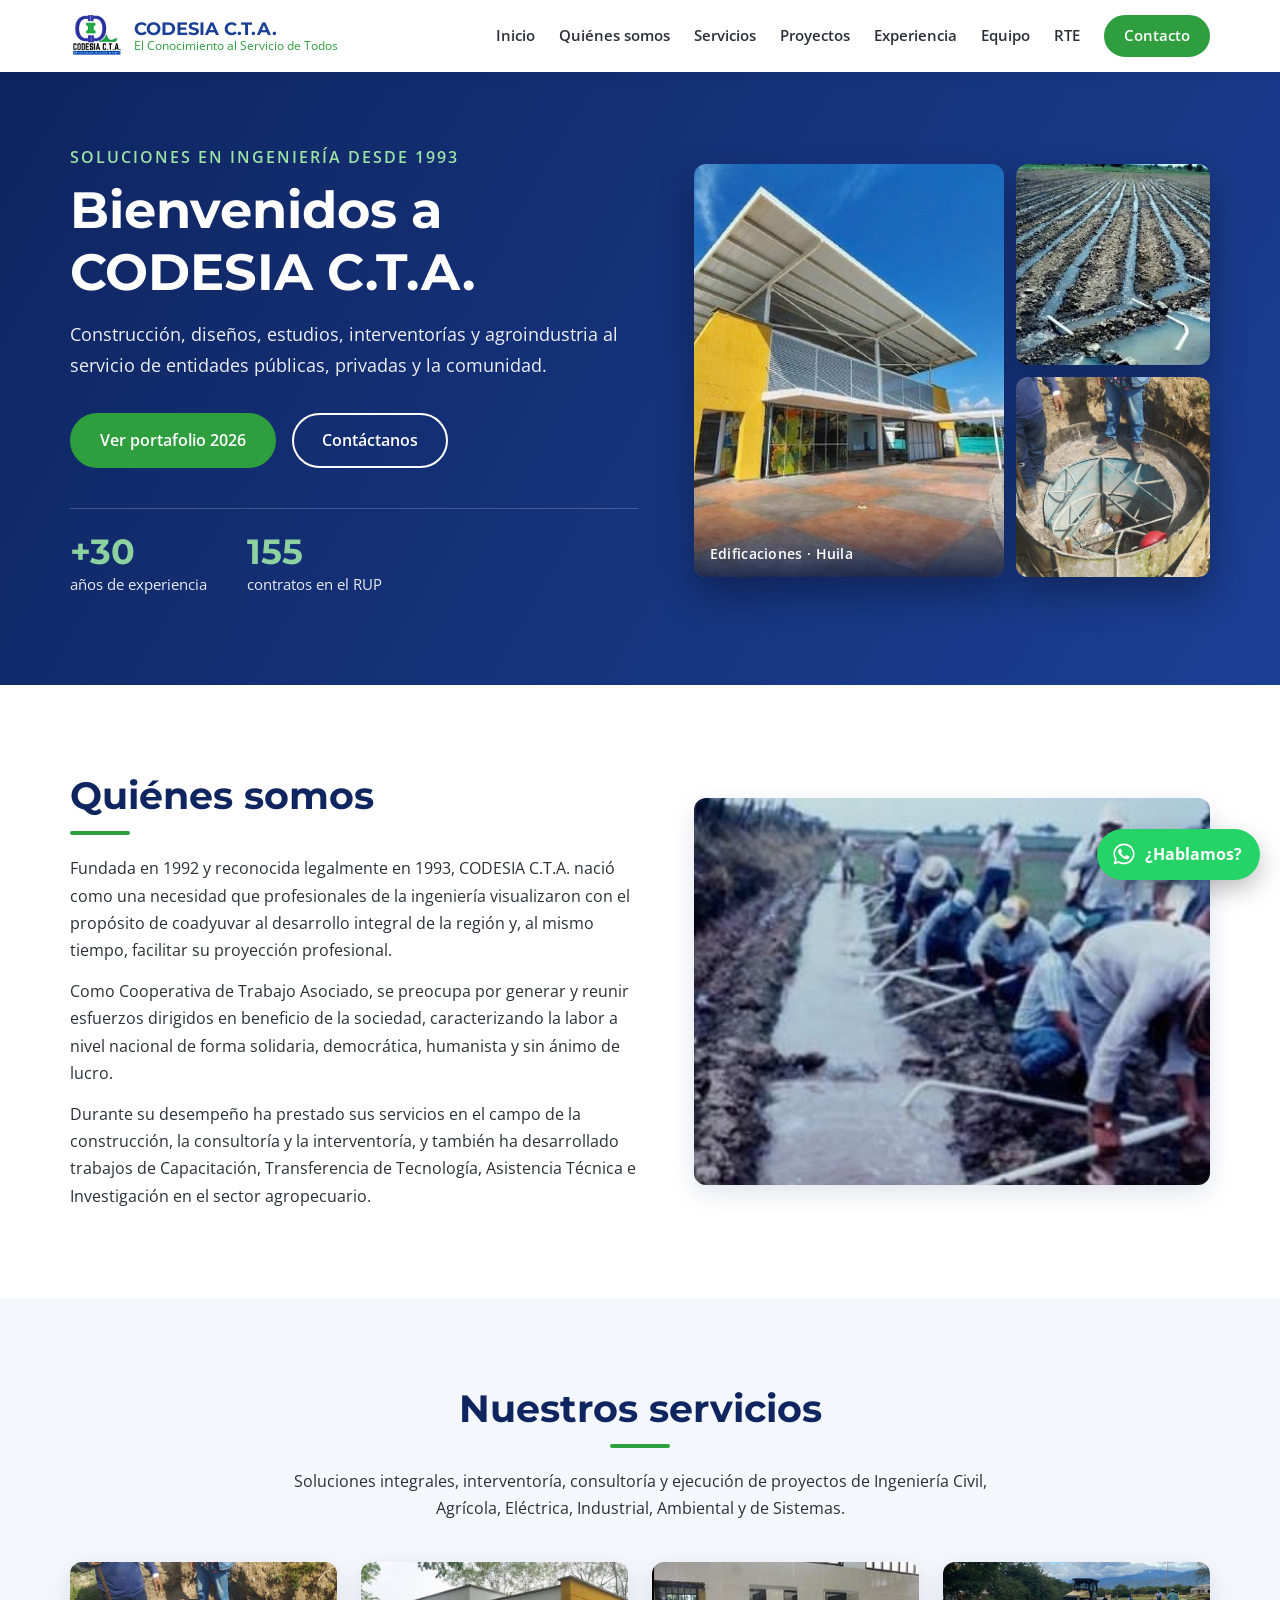
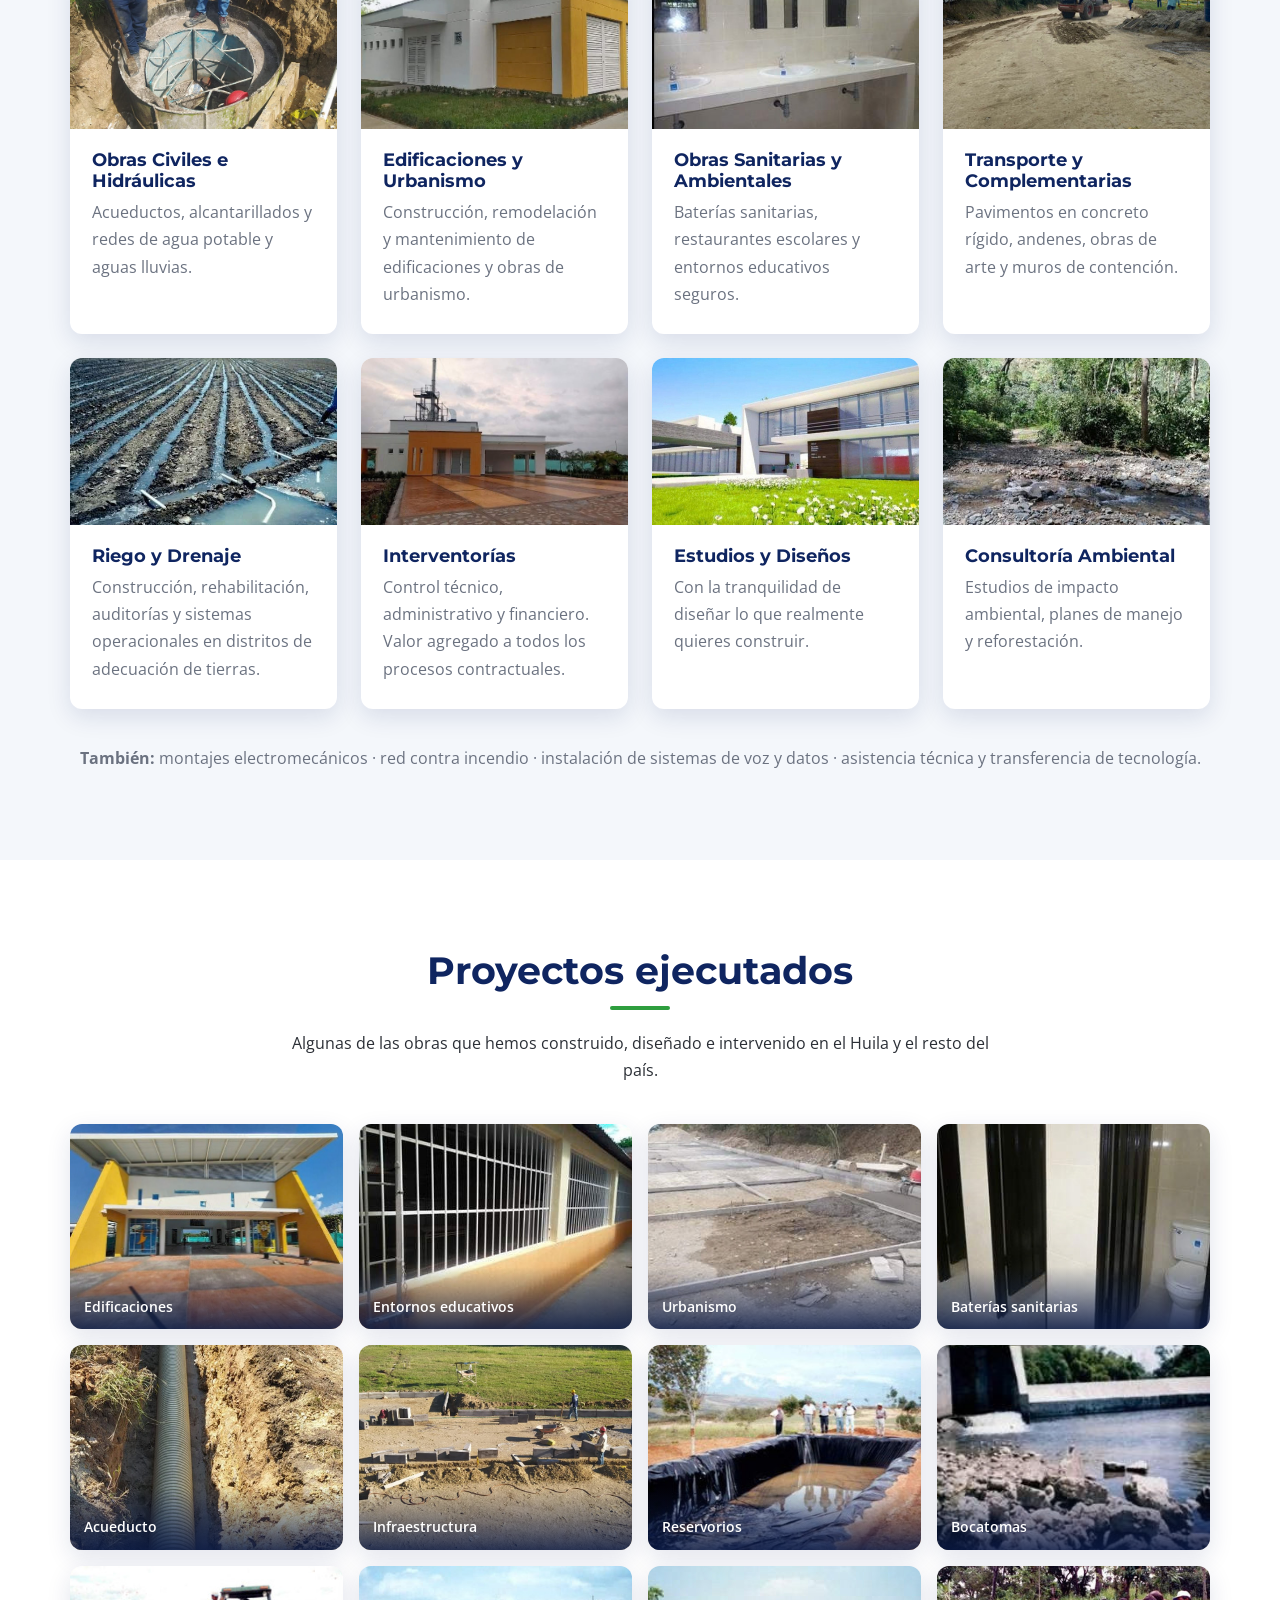
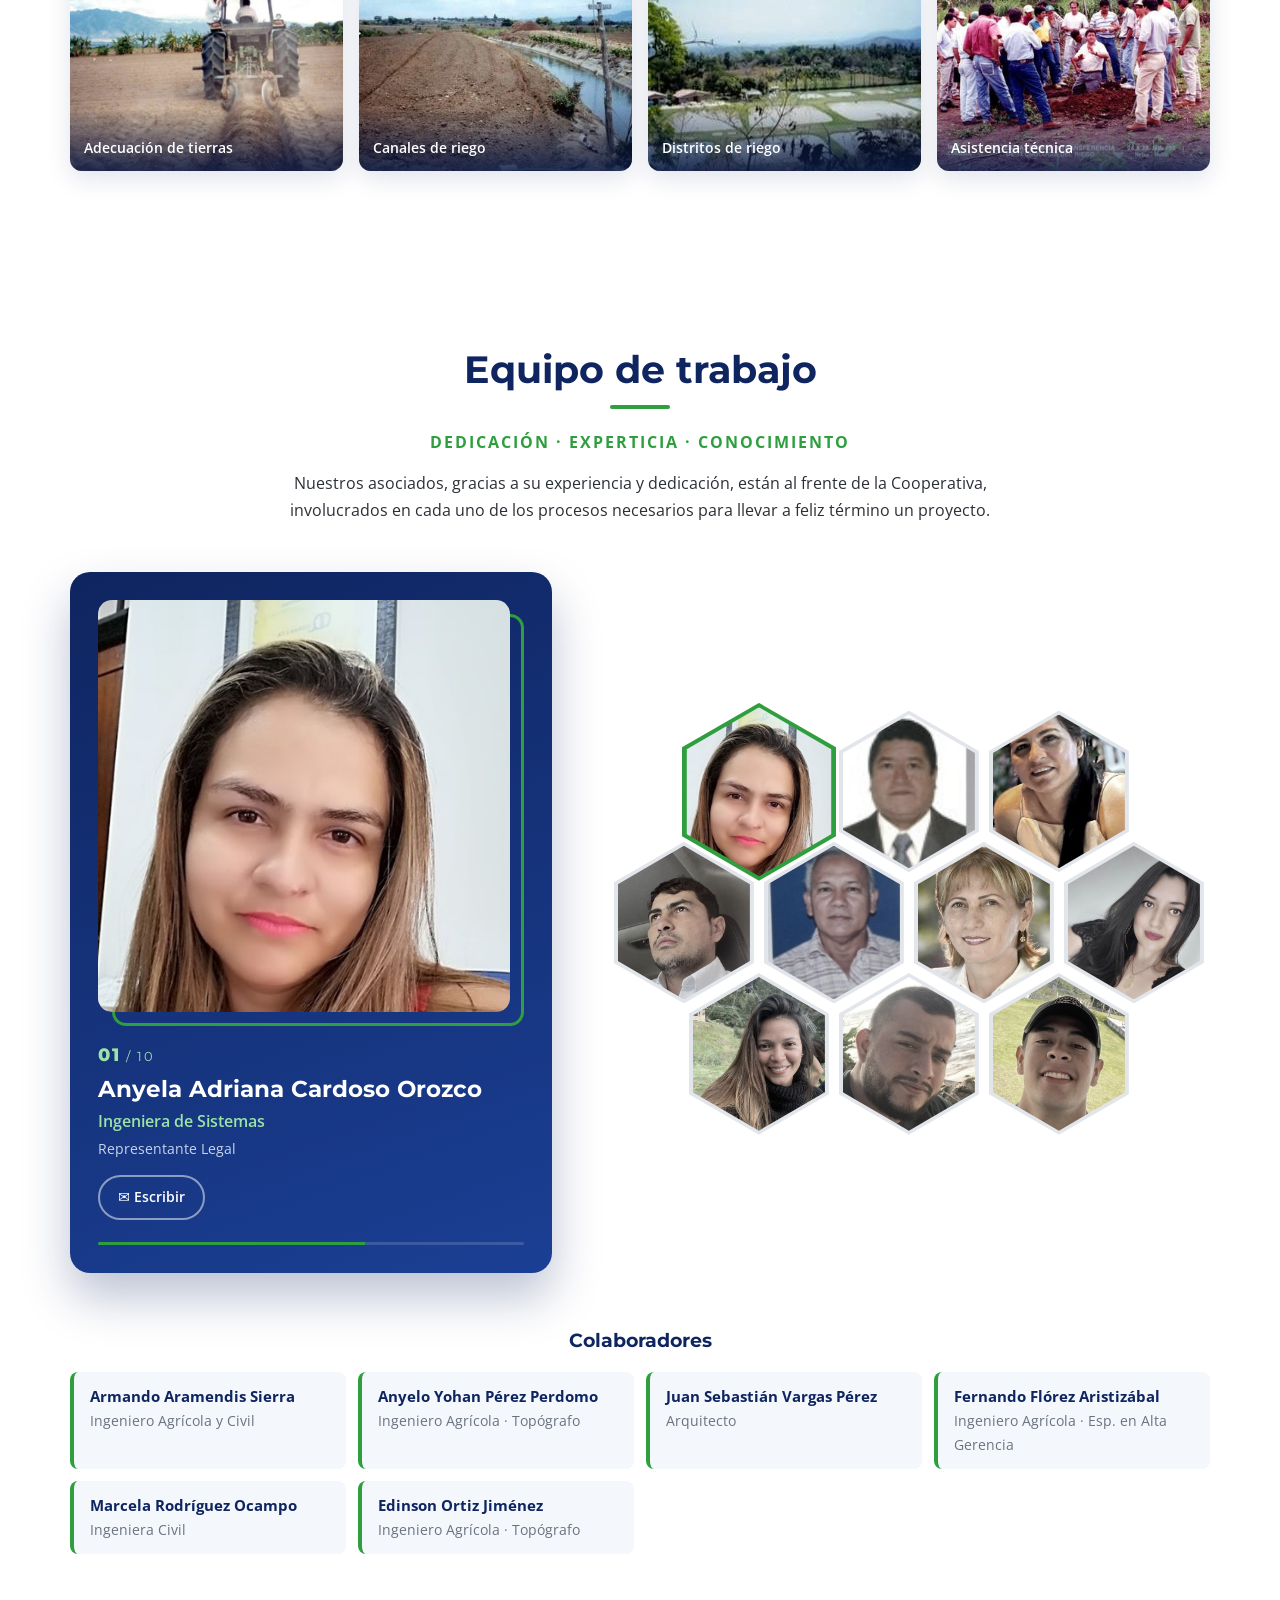
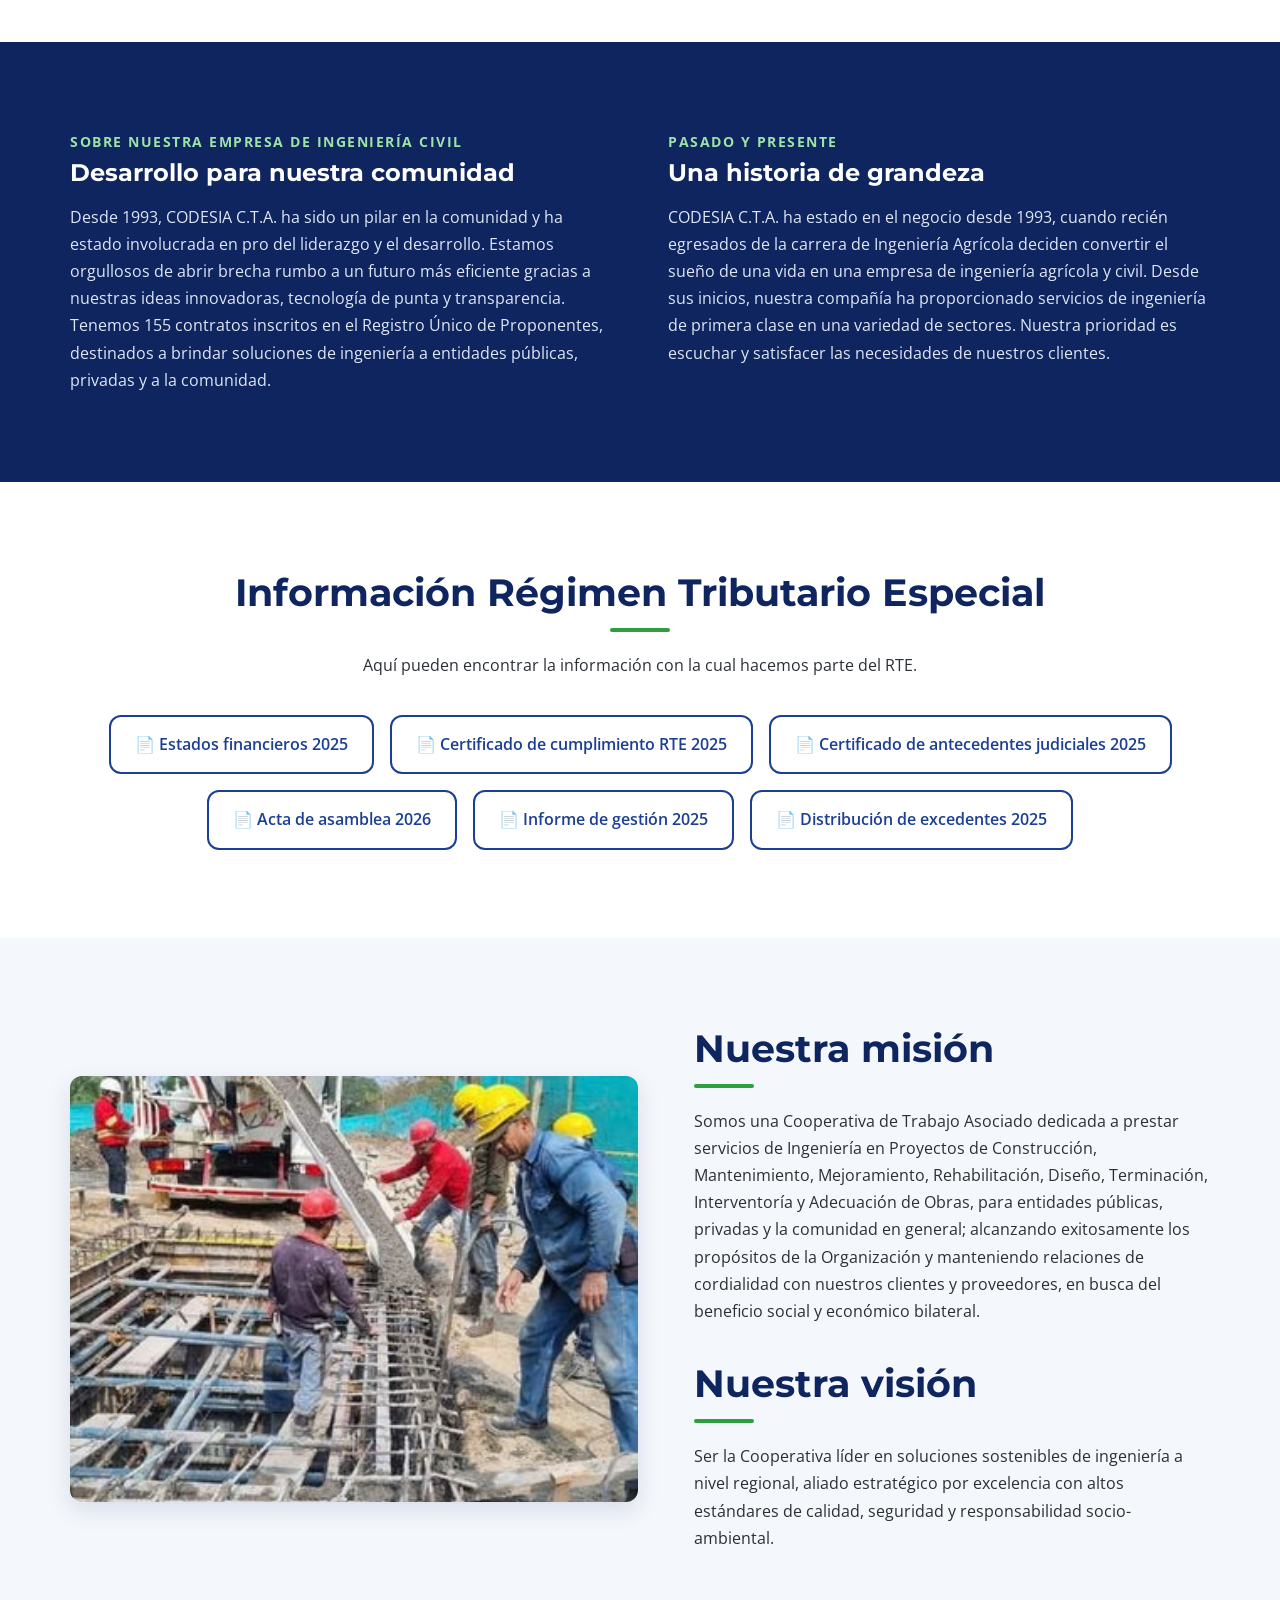
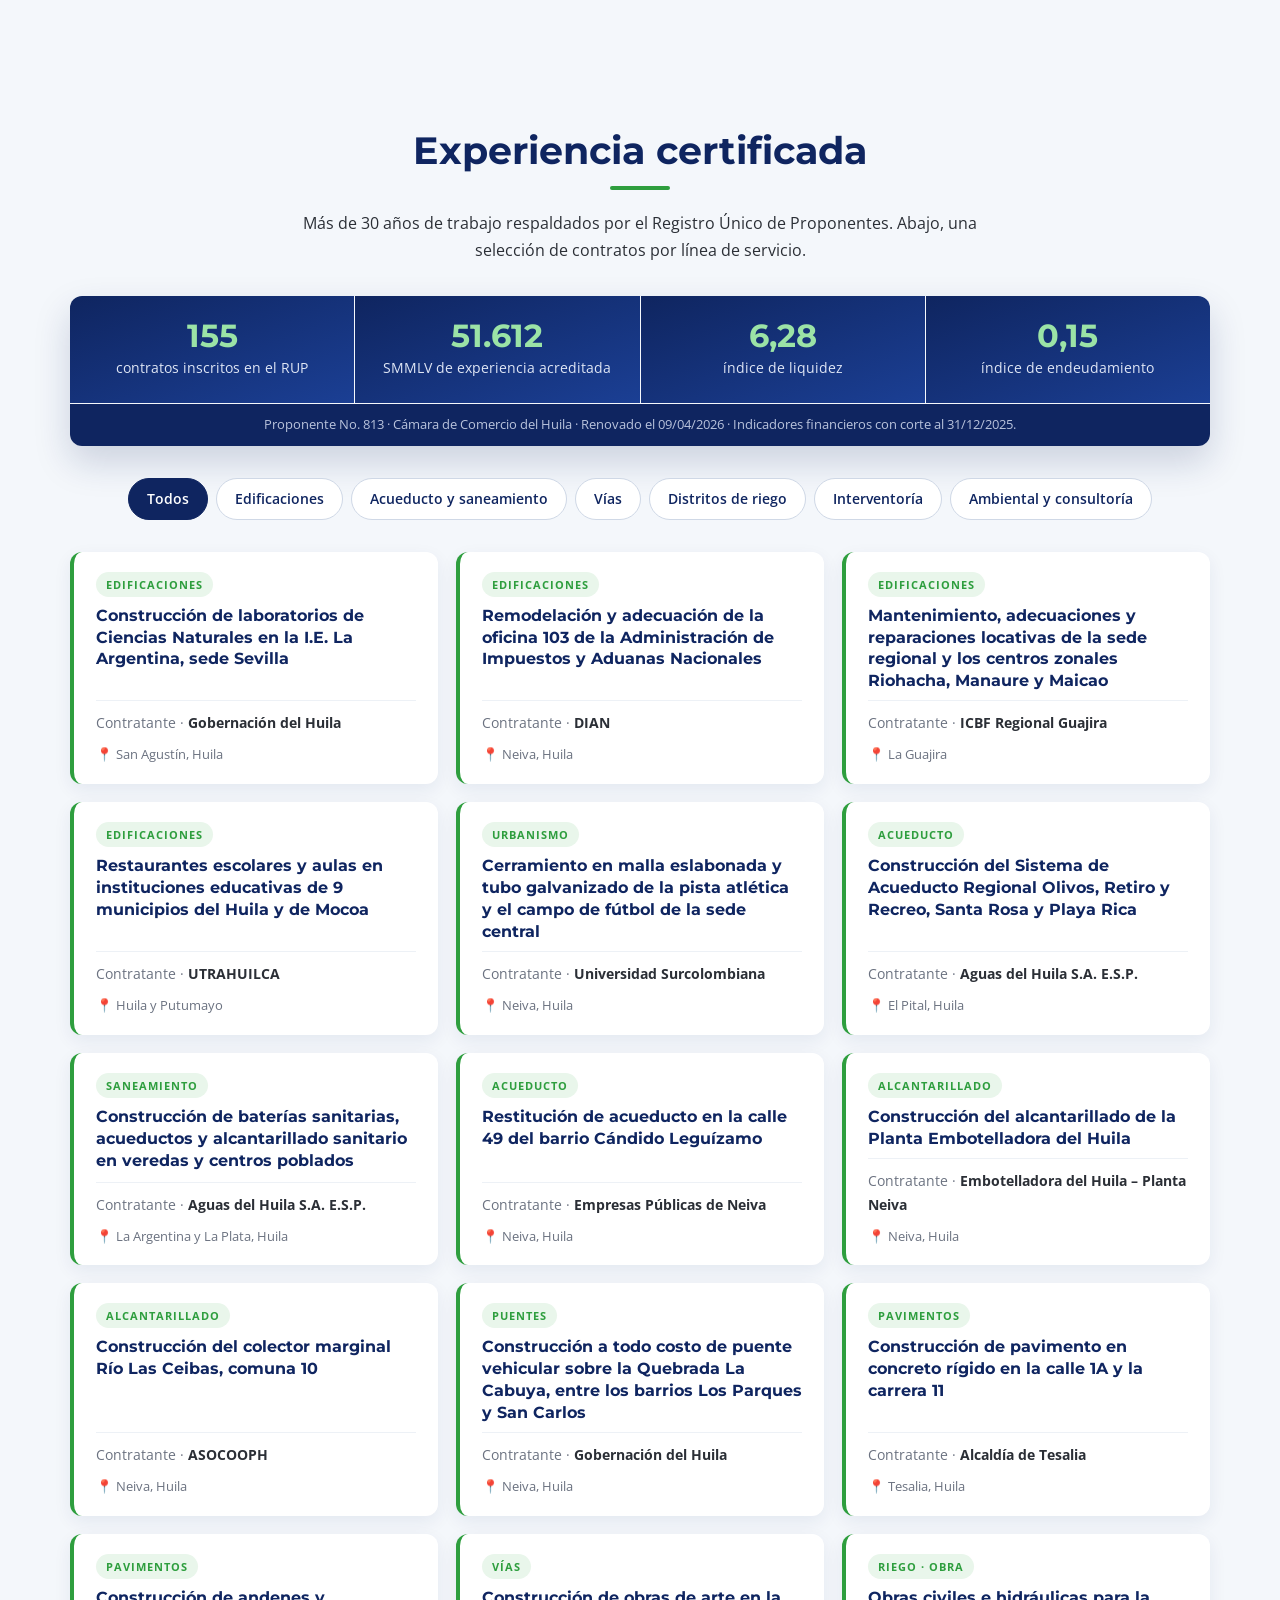
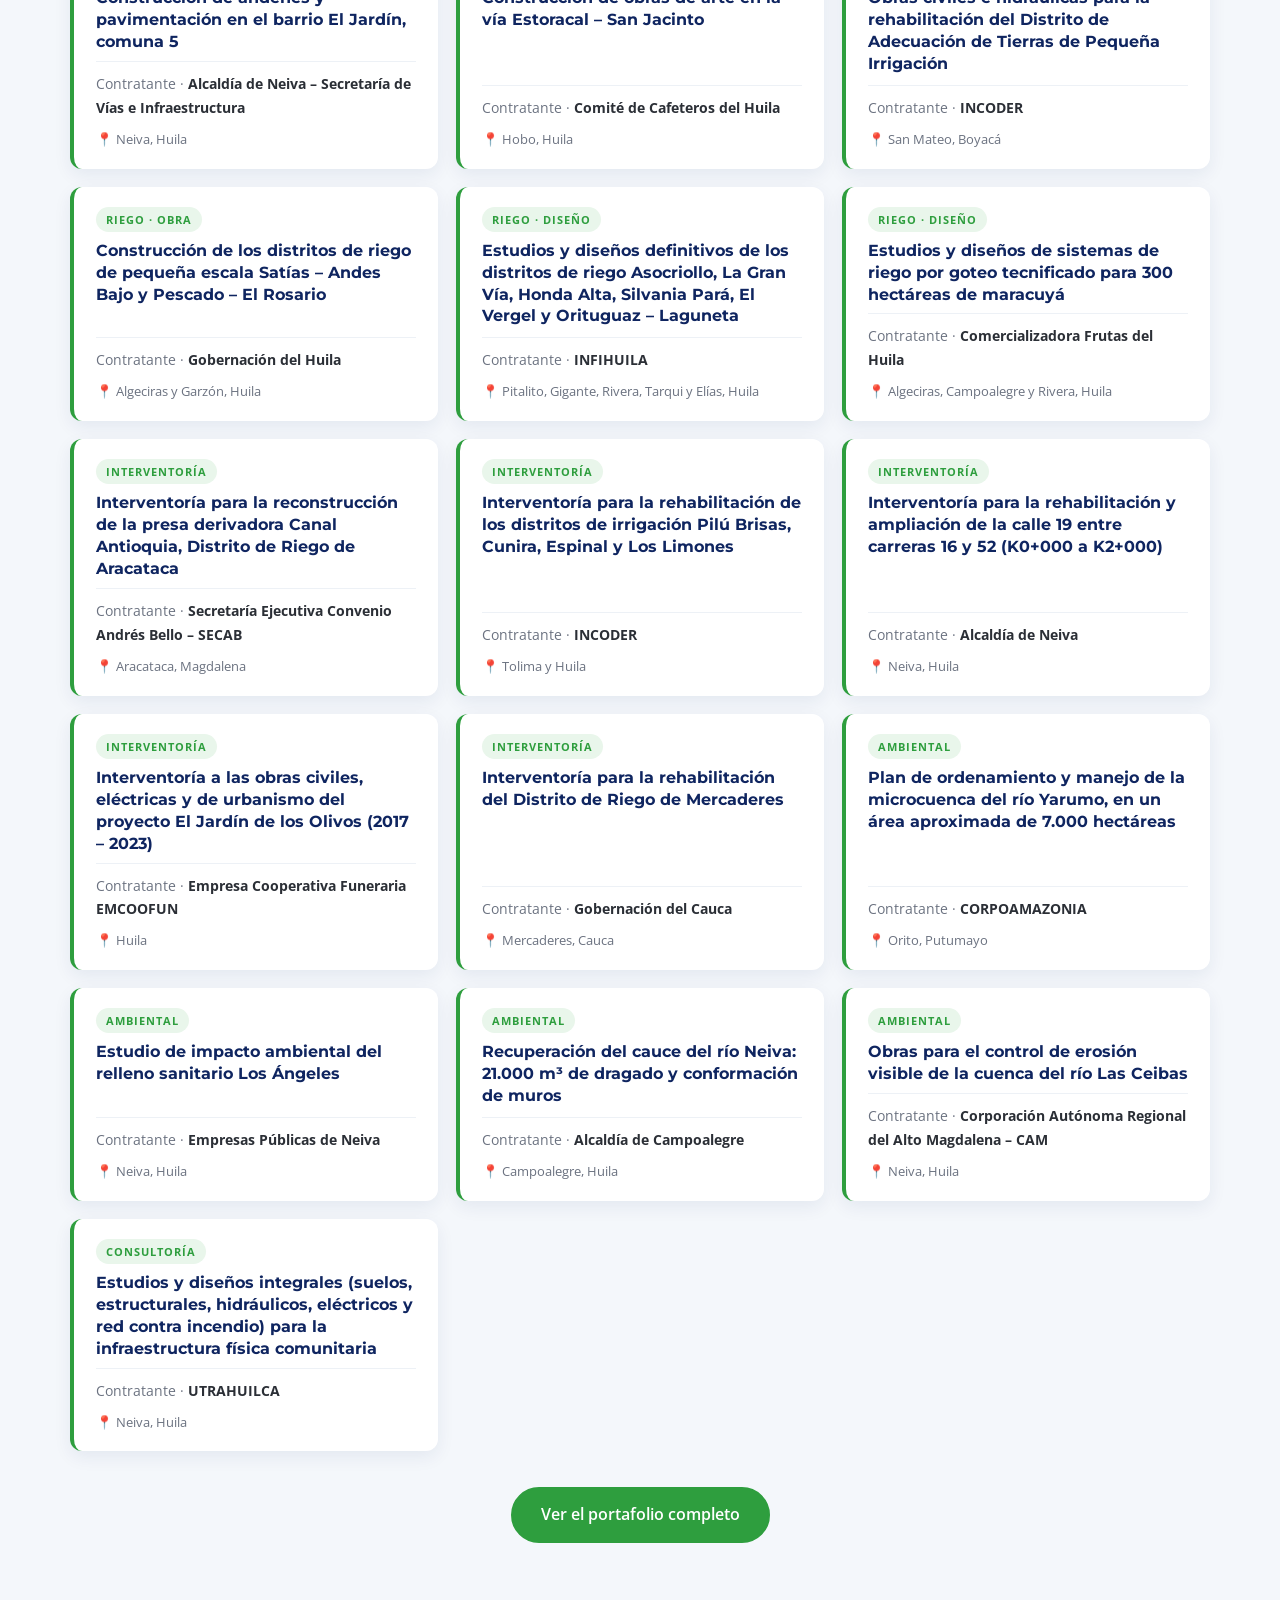
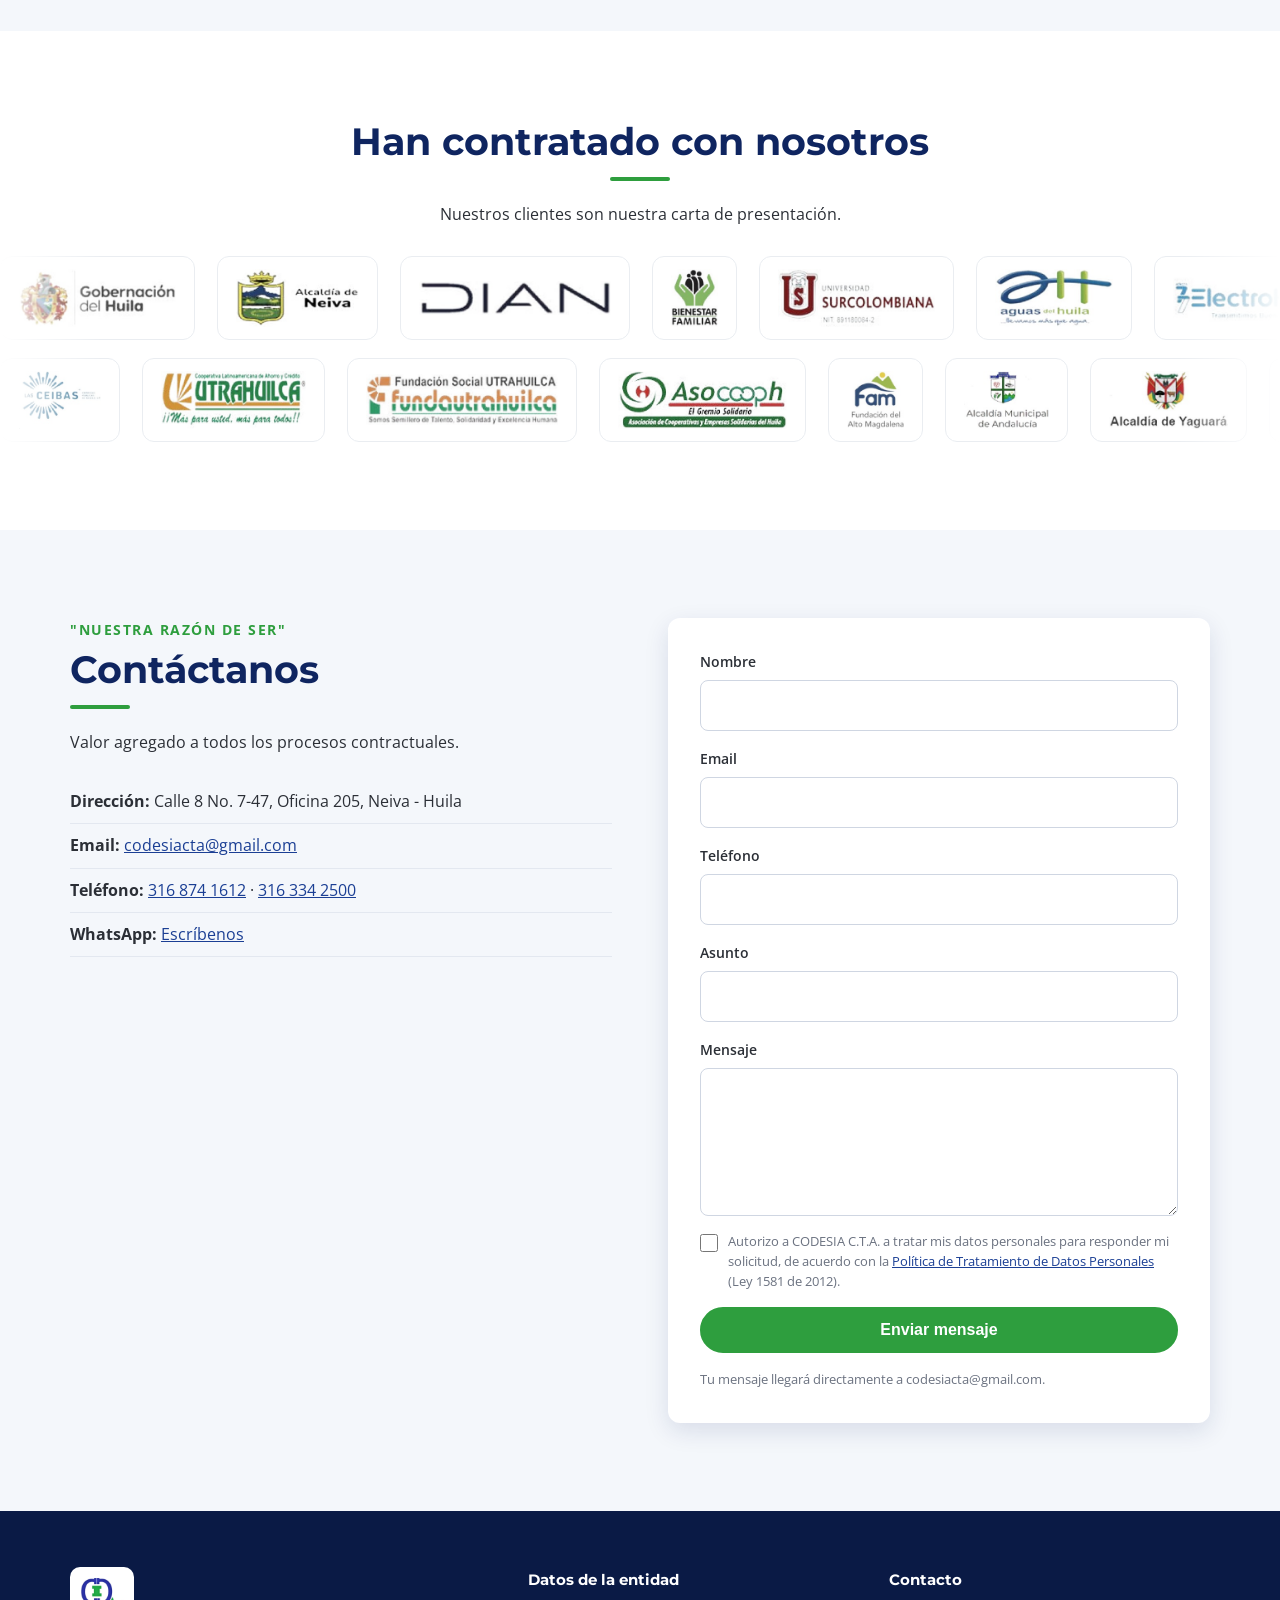
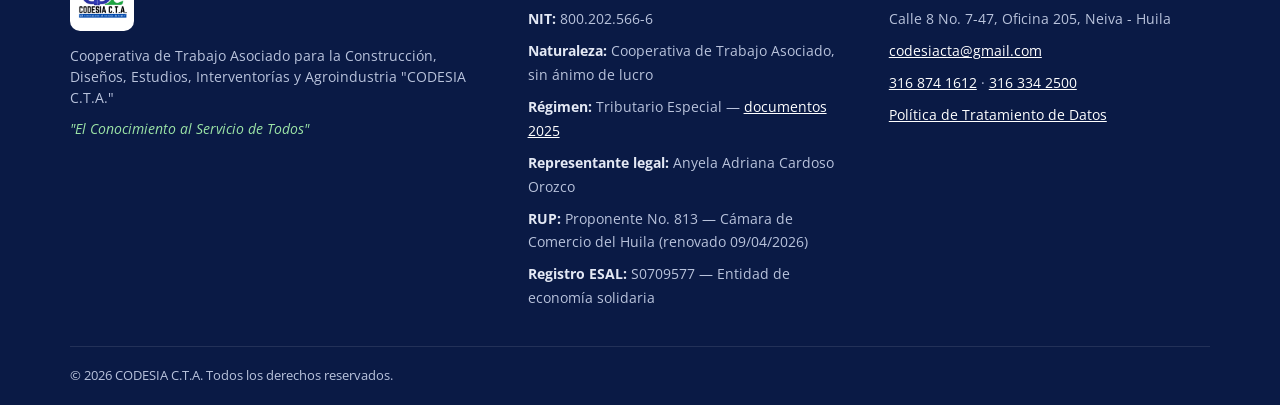
==== commit 872920dc: "Datos del RUP: 155 contratos, 51.612 SMMLV, indicadores financieros y proponente No. 813 Tomados del" ====
--- a/index.html
+++ b/index.html
@@ -12,7 +12,7 @@
   <meta property="og:locale" content="es_CO">
   <meta property="og:site_name" content="CODESIA C.T.A.">
   <meta property="og:title" content="CODESIA C.T.A. | Soluciones en ingeniería desde 1993">
-  <meta property="og:description" content="Construcción, diseños, estudios, interventorías y distritos de riego. Más de 140 contratos ejecutados con entidades públicas y privadas. Neiva - Huila.">
+  <meta property="og:description" content="Construcción, diseños, estudios, interventorías y distritos de riego. 155 contratos inscritos en el RUP con entidades públicas y privadas. Neiva - Huila.">
   <meta property="og:url" content="https://codesiacta.github.io/">
   <meta property="og:image" content="https://codesiacta.github.io/img/compartir.jpg">
   <meta property="og:image:width" content="1200">
@@ -21,7 +21,7 @@
   <link rel="preconnect" href="https://fonts.googleapis.com">
   <link rel="preconnect" href="https://fonts.gstatic.com" crossorigin>
   <link href="https://fonts.googleapis.com/css2?family=Montserrat:wght@600;700;800&family=Open+Sans:wght@400;600&display=swap" rel="stylesheet">
-  <link rel="stylesheet" href="css/styles.css?v=4">
+  <link rel="stylesheet" href="css/styles.css?v=5">
 </head>
 <body>
 
@@ -65,7 +65,7 @@
           </div>
           <ul class="hero__stats">
             <li><strong>+30</strong> años de experiencia</li>
-            <li><strong>+140</strong> contratos ejecutados</li>
+            <li><strong>155</strong> contratos en el RUP</li>
           </ul>
         </div>
         <div class="hero__media">
@@ -263,7 +263,7 @@
         <div>
           <p class="eyebrow">Sobre nuestra empresa de ingeniería civil</p>
           <h2>Desarrollo para nuestra comunidad</h2>
-          <p>Desde 1993, CODESIA C.T.A. ha sido un pilar en la comunidad y ha estado involucrada en pro del liderazgo y el desarrollo. Estamos orgullosos de abrir brecha rumbo a un futuro más eficiente gracias a nuestras ideas innovadoras, tecnología de punta y transparencia. Hemos ejecutado más de 140 contratos destinados a brindar soluciones de ingeniería a entidades públicas, privadas y a la comunidad.</p>
+          <p>Desde 1993, CODESIA C.T.A. ha sido un pilar en la comunidad y ha estado involucrada en pro del liderazgo y el desarrollo. Estamos orgullosos de abrir brecha rumbo a un futuro más eficiente gracias a nuestras ideas innovadoras, tecnología de punta y transparencia. Tenemos 155 contratos inscritos en el Registro Único de Proponentes, destinados a brindar soluciones de ingeniería a entidades públicas, privadas y a la comunidad.</p>
         </div>
         <div>
           <p class="eyebrow">Pasado y presente</p>
@@ -307,7 +307,16 @@
     <section class="section section--alt" id="experiencia">
       <div class="container">
         <h2 class="section__title center">Experiencia certificada</h2>
-        <p class="center narrow">Más de 140 contratos ejecutados en más de 30 años. Esta es una selección por línea de servicio.</p>
+        <p class="center narrow">Más de 30 años de trabajo respaldados por el Registro Único de Proponentes. Abajo, una selección de contratos por línea de servicio.</p>
+
+        <!-- Datos tomados del certificado RUP expedido por la Cámara de Comercio del Huila el 06/08/2026 -->
+        <div class="rup">
+          <div class="rup__stat"><strong>155</strong><span>contratos inscritos en el RUP</span></div>
+          <div class="rup__stat"><strong>51.612</strong><span>SMMLV de experiencia acreditada</span></div>
+          <div class="rup__stat"><strong>6,28</strong><span>índice de liquidez</span></div>
+          <div class="rup__stat"><strong>0,15</strong><span>índice de endeudamiento</span></div>
+          <p class="rup__note">Proponente No. 813 · Cámara de Comercio del Huila · Renovado el 09/04/2026 · Indicadores financieros con corte al 31/12/2025.</p>
+        </div>
 
         <div class="xp-tabs" role="tablist" aria-label="Filtrar experiencia por línea de servicio">
           <button class="xp-tab is-active" role="tab" aria-selected="true" data-filter="todos">Todos</button>
@@ -501,7 +510,7 @@
           </article>
         </div>
 
-        <p class="center xp-more"><a class="btn" href="docs/portafolio-codesia-2026.pdf" target="_blank" rel="noopener">Ver los +140 contratos en el portafolio</a></p>
+        <p class="center xp-more"><a class="btn" href="docs/portafolio-codesia-2026.pdf" target="_blank" rel="noopener">Ver el portafolio completo</a></p>
       </div>
     </section>
 
@@ -619,6 +628,8 @@
           <li><strong>Naturaleza:</strong> Cooperativa de Trabajo Asociado, sin ánimo de lucro</li>
           <li><strong>Régimen:</strong> Tributario Especial — <a href="#rte">documentos 2025</a></li>
           <li><strong>Representante legal:</strong> Anyela Adriana Cardoso Orozco</li>
+          <li><strong>RUP:</strong> Proponente No. 813 — Cámara de Comercio del Huila (renovado 09/04/2026)</li>
+          <li><strong>Registro ESAL:</strong> S0709577 — Entidad de economía solidaria</li>
         </ul>
       </div>
       <div>
--- a/css/styles.css
+++ b/css/styles.css
@@ -211,6 +211,17 @@
 .doc--disabled { opacity: .45; pointer-events: none; }
 
 /* ===== Experiencia ===== */
+.rup {
+  display: grid; grid-template-columns: repeat(4, 1fr); gap: 1px;
+  margin-top: 32px; border-radius: var(--radio); overflow: hidden;
+  background: rgba(255,255,255,.12);
+  box-shadow: 0 16px 36px rgba(15,37,96,.18);
+}
+.rup__stat { background: linear-gradient(160deg, var(--azul-oscuro), var(--azul)); color: #dfe6f5; padding: 22px 18px; text-align: center; }
+.rup__stat strong { display: block; font-family: "Montserrat", sans-serif; font-size: 2rem; color: #9be3a6; line-height: 1.1; }
+.rup__stat span { font-size: .85rem; }
+.rup__note { grid-column: 1 / -1; background: var(--azul-oscuro); color: #b9c3dc; font-size: .8rem; text-align: center; padding: 10px 16px; }
+@media (max-width: 700px) { .rup { grid-template-columns: repeat(2, 1fr); } .rup__stat strong { font-size: 1.6rem; } }
 .xp-tabs { display: flex; flex-wrap: wrap; justify-content: center; gap: 8px; margin-top: 32px; }
 .xp-tab {
   font: inherit; font-size: .88rem; font-weight: 600; cursor: pointer;
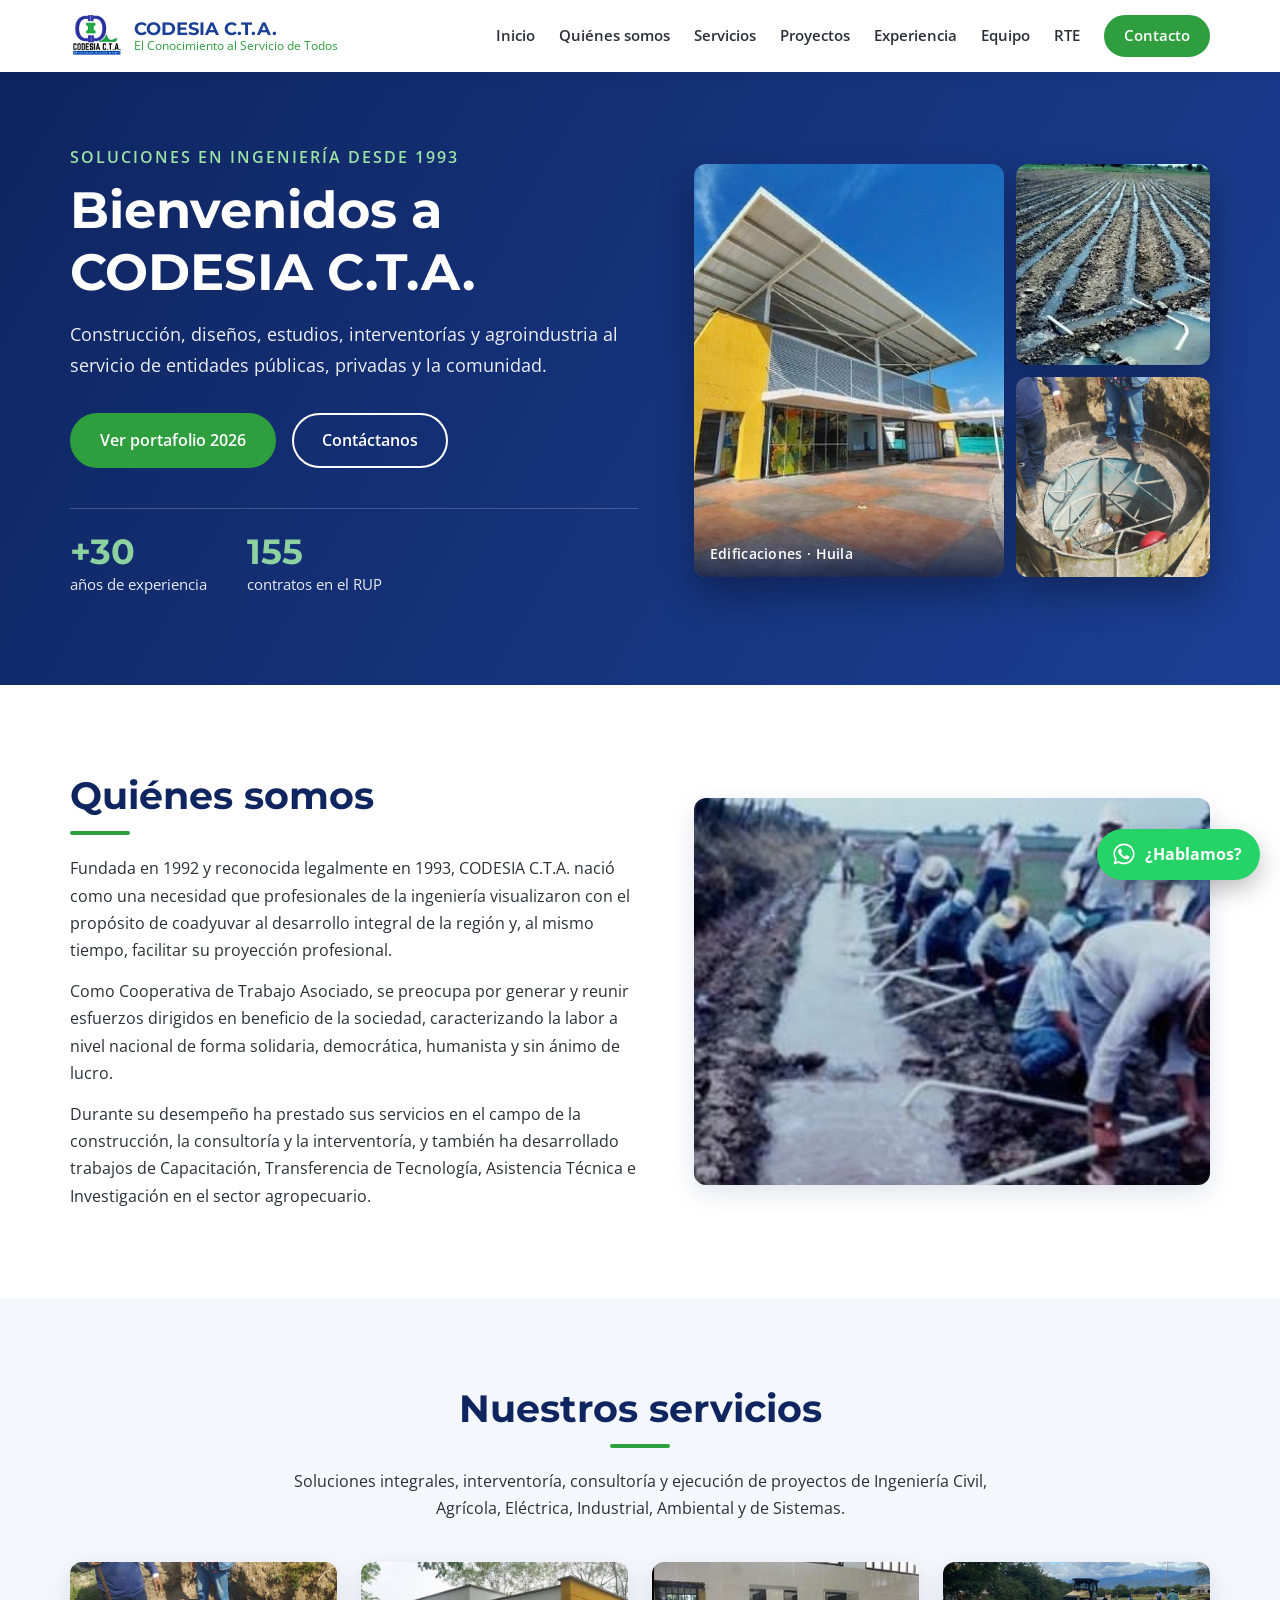
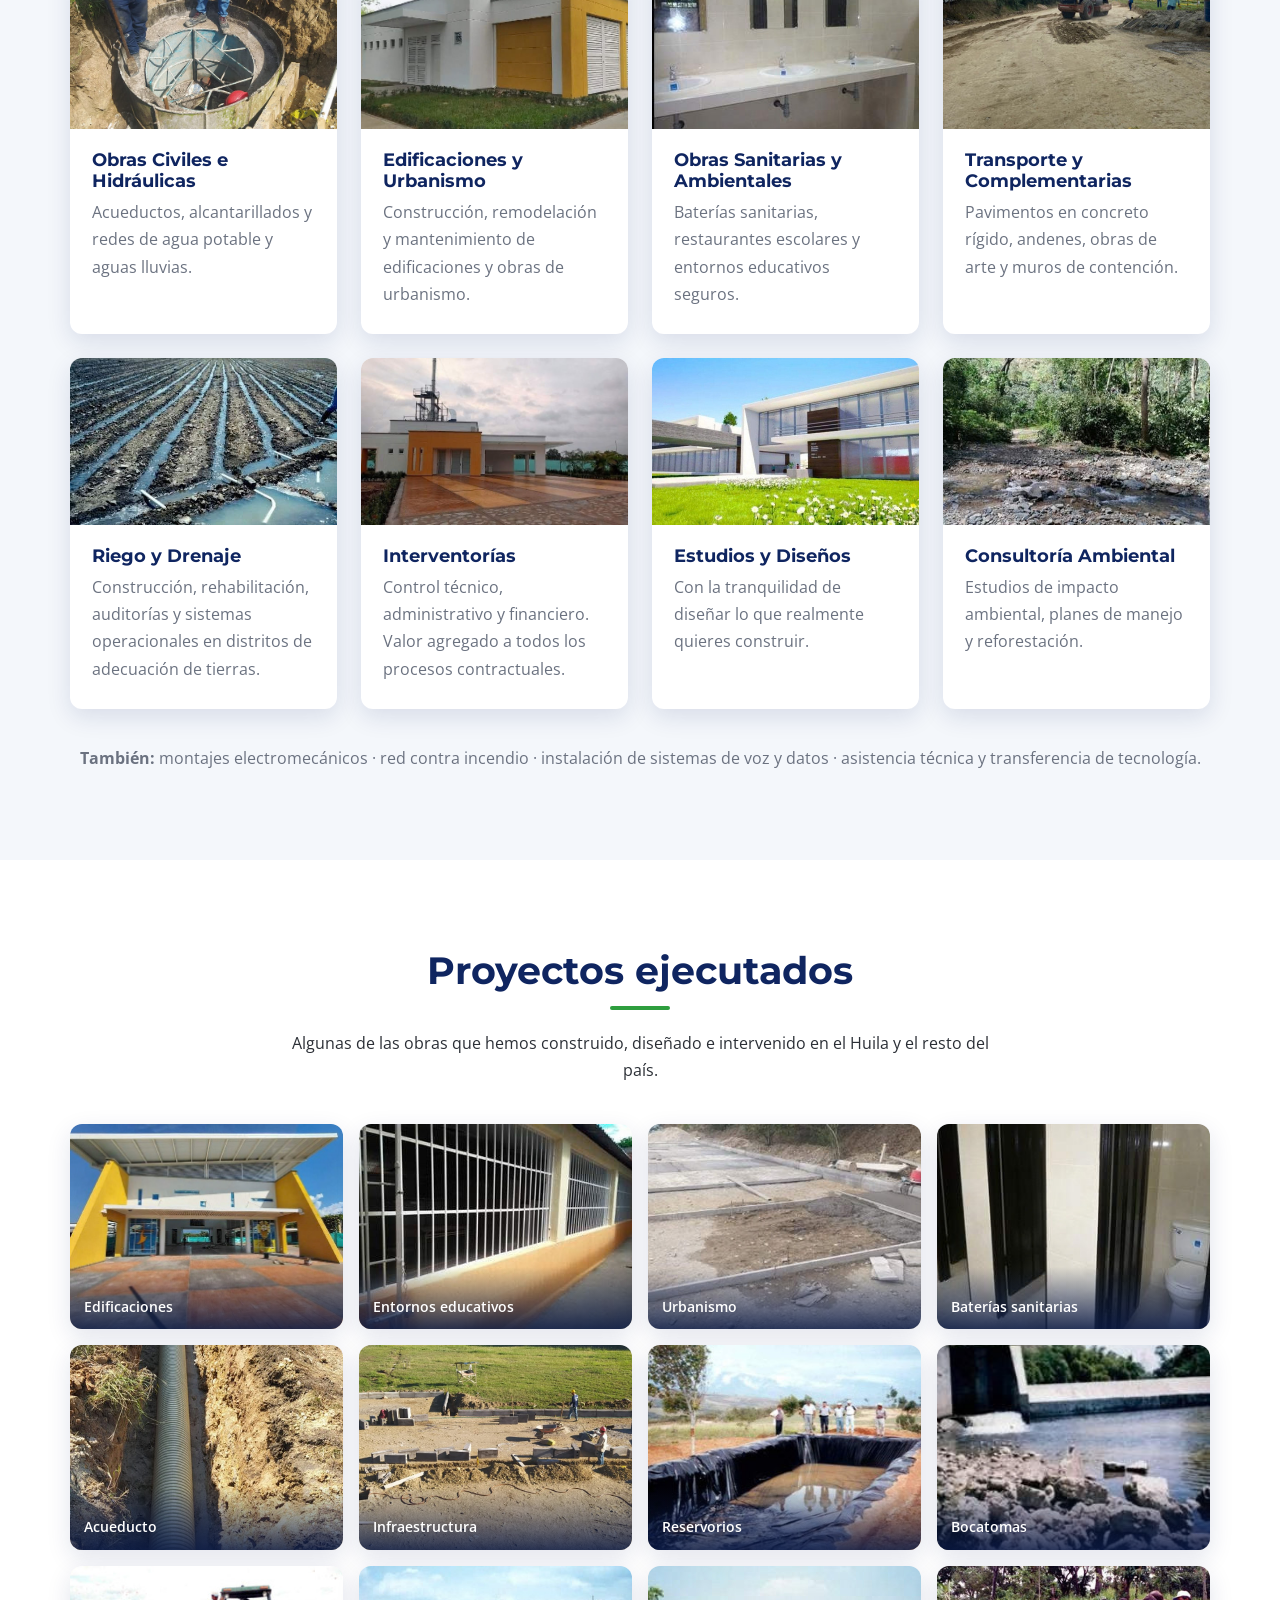
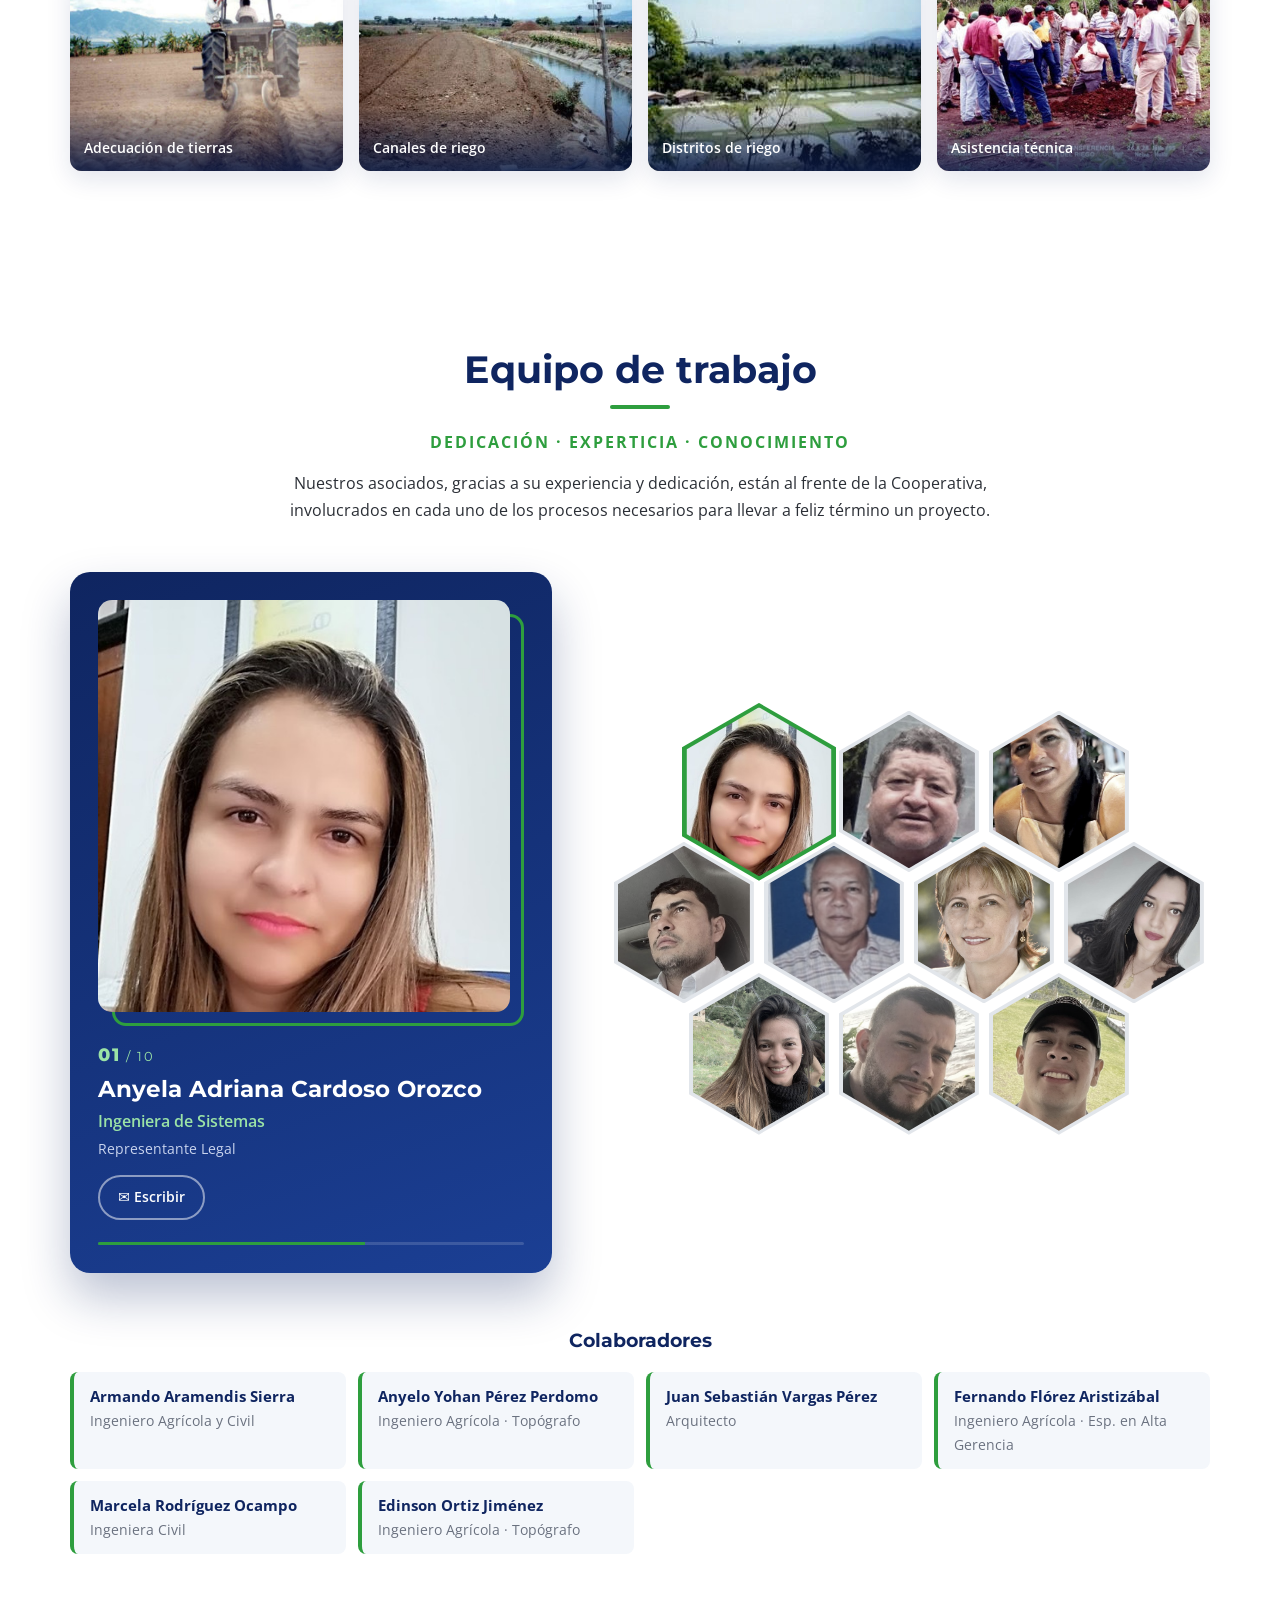
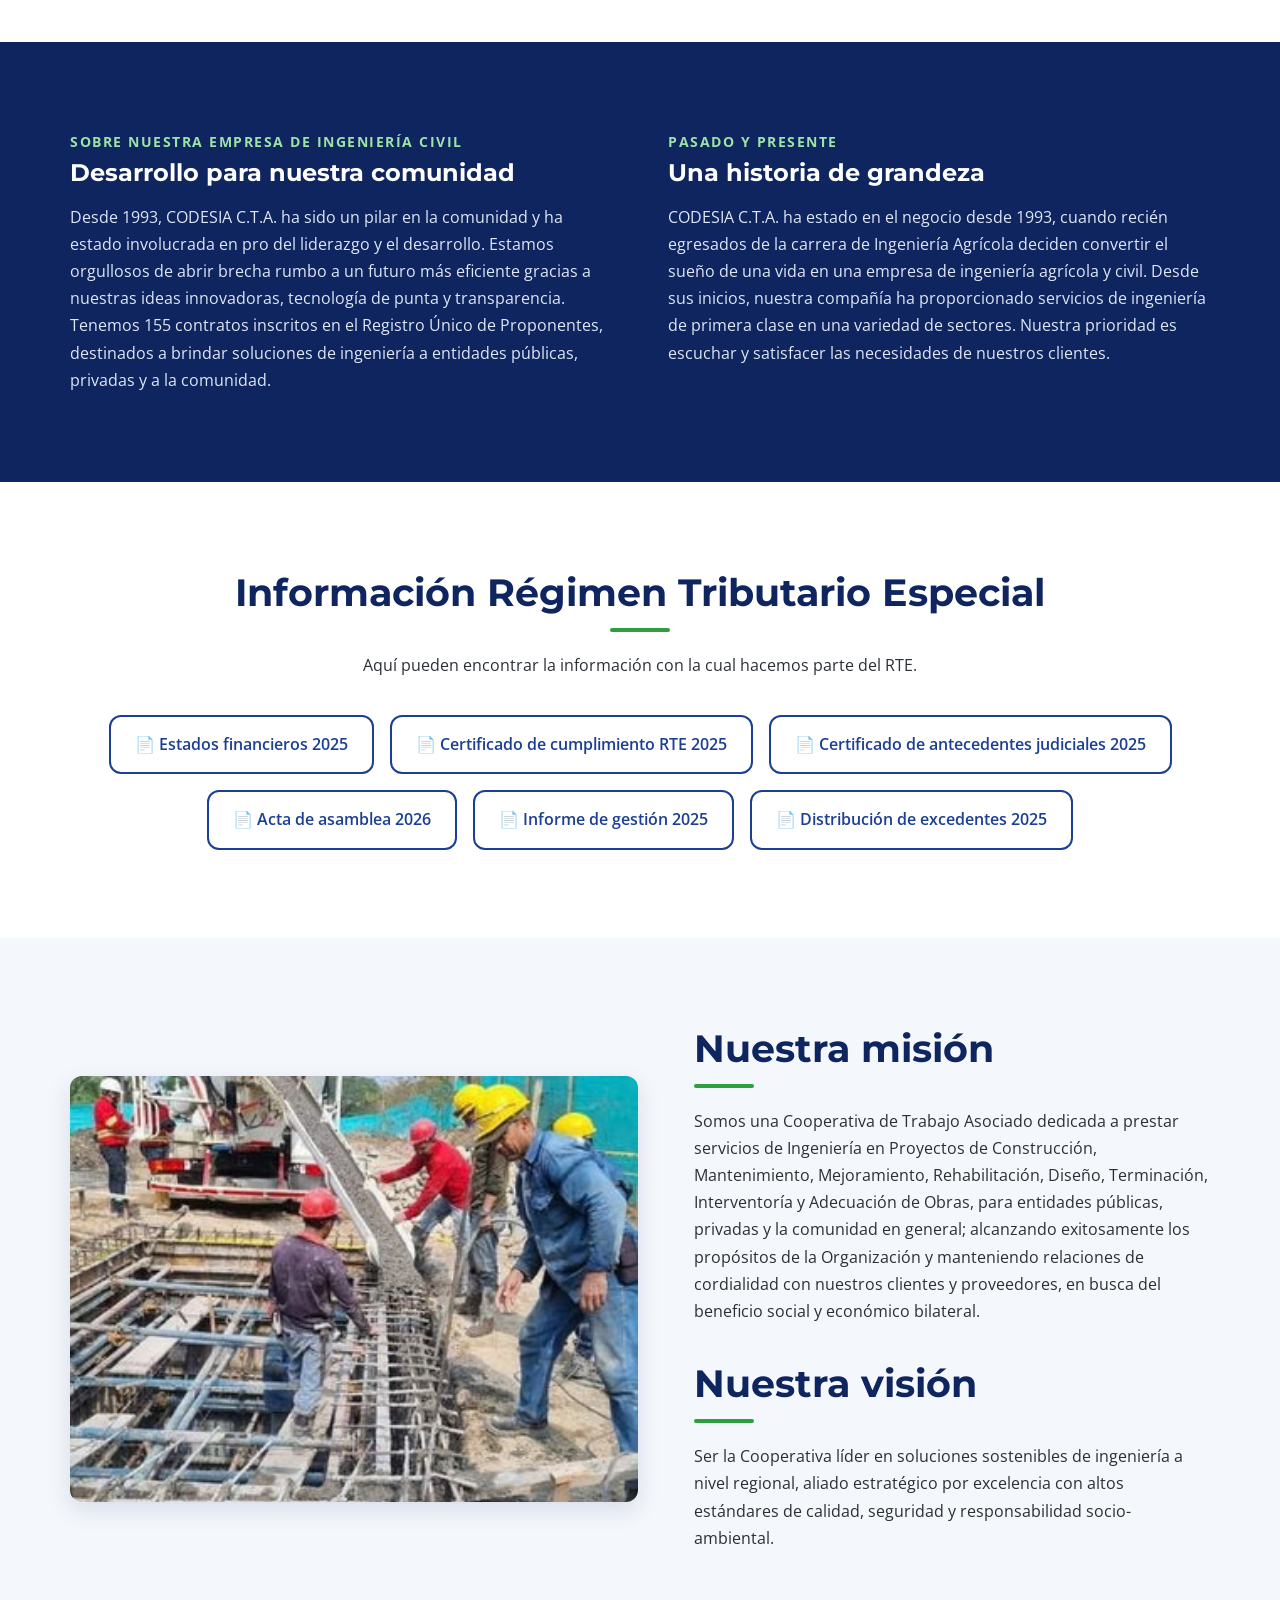
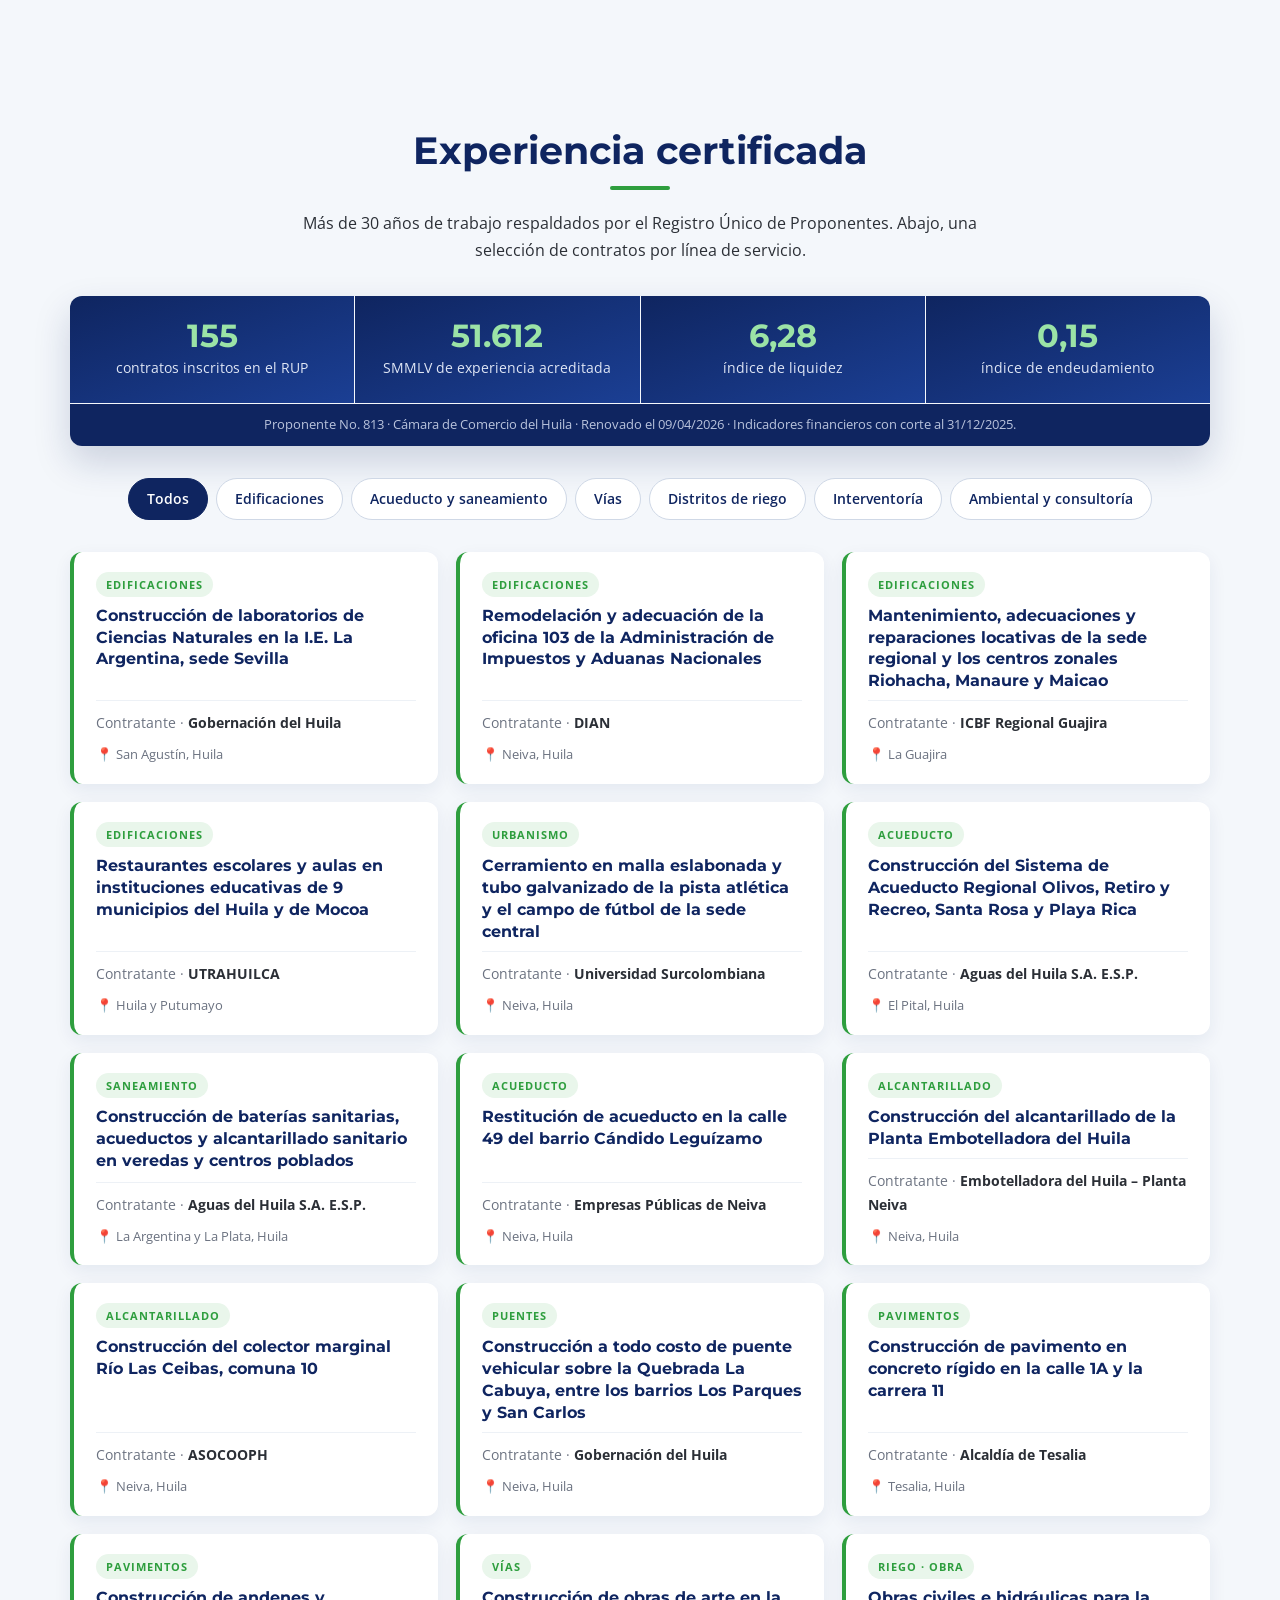
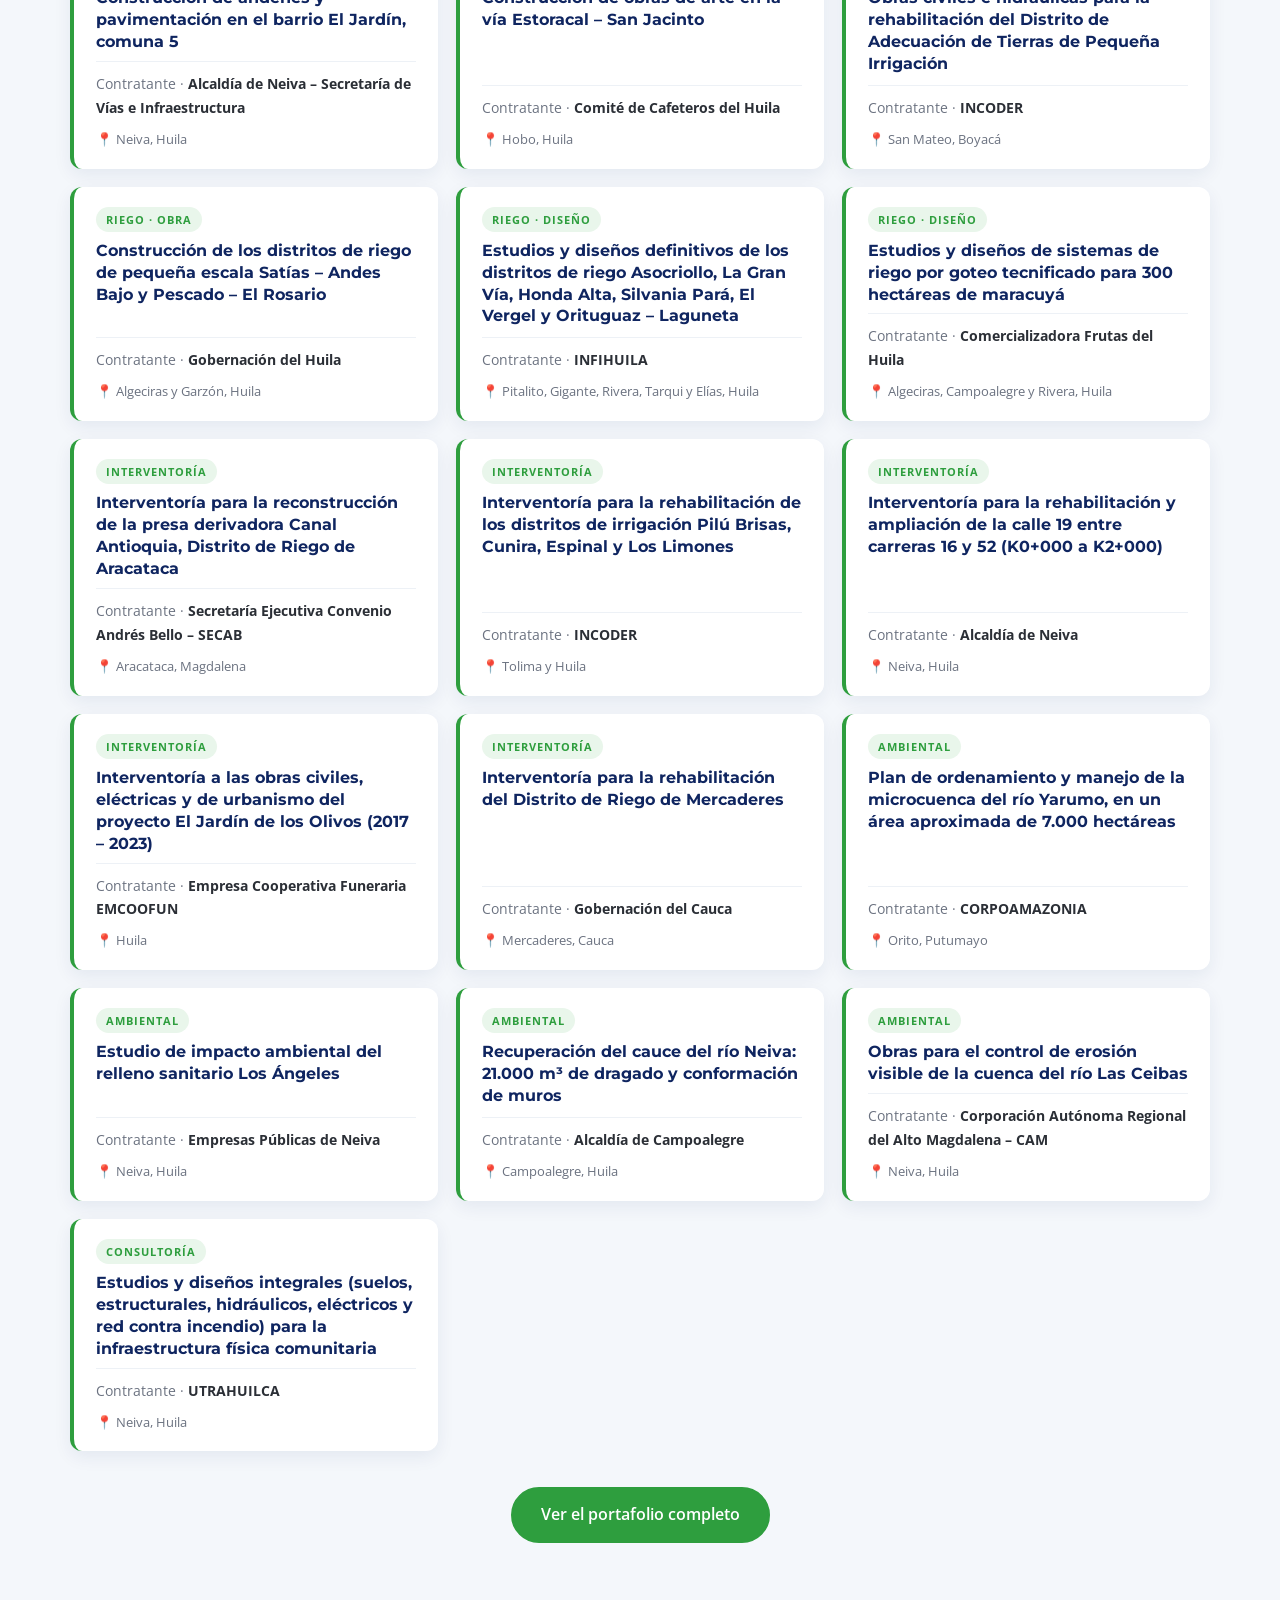
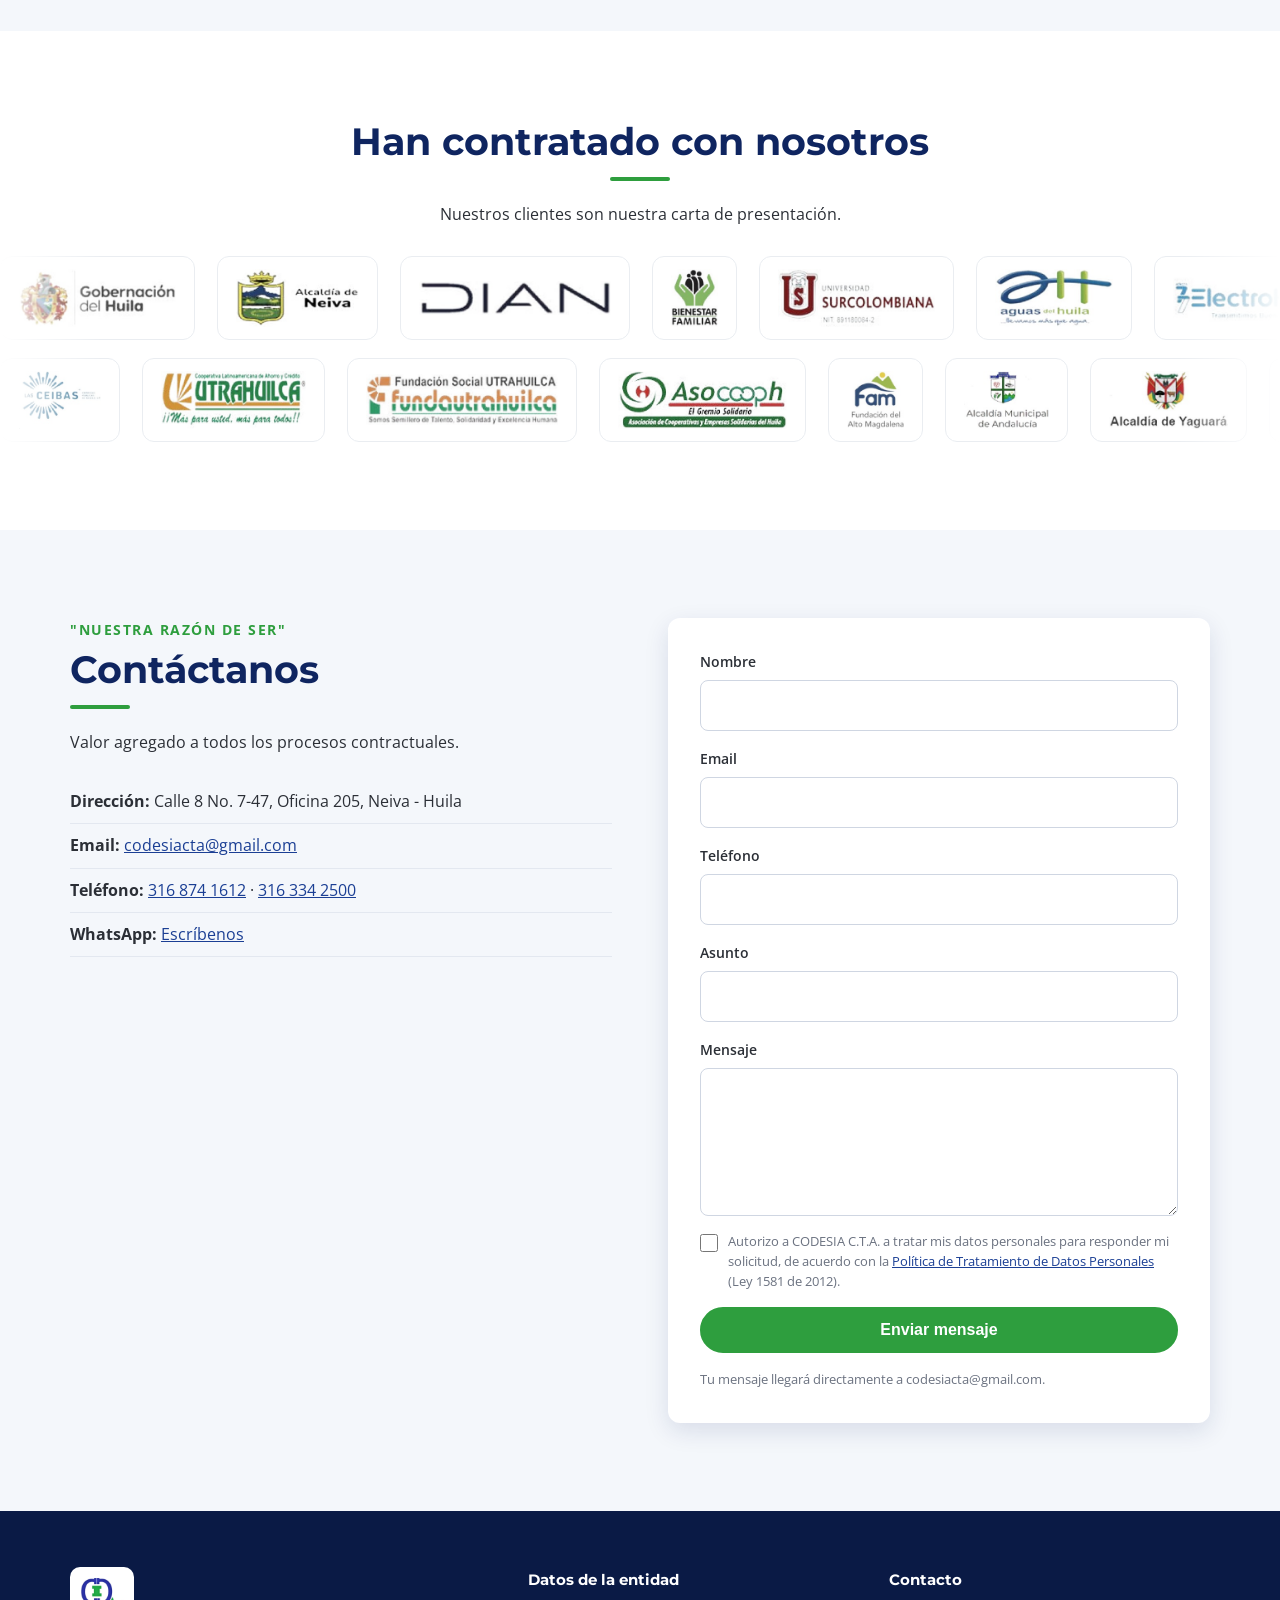
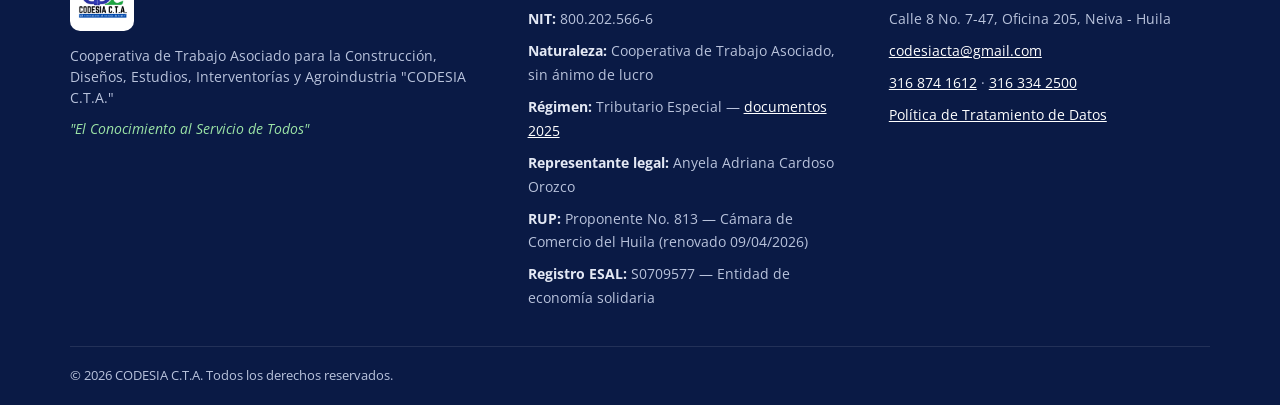
==== commit f0a8971b: "Visor de galeria, SEO (sitemap, robots, datos estructurados), PDFs comprimidos y correos protegidos " ====
--- a/index.html
+++ b/index.html
@@ -18,10 +18,38 @@
   <meta property="og:image:width" content="1200">
   <meta property="og:image:height" content="630">
   <meta name="twitter:card" content="summary_large_image">
+  <!-- Datos estructurados para Google (empresa, dirección, contacto) -->
+  <script type="application/ld+json">
+  {
+    "@context": "https://schema.org",
+    "@type": "GeneralContractor",
+    "name": "CODESIA C.T.A.",
+    "legalName": "Cooperativa de Trabajo Asociado para la Construcción, Diseños, Estudios, Interventorías y Agroindustria",
+    "alternateName": "CODESIA",
+    "slogan": "El Conocimiento al Servicio de Todos",
+    "description": "Cooperativa de ingeniería: construcción de obras civiles, edificaciones, acueductos, distritos de riego, estudios y diseños, interventorías y consultoría ambiental.",
+    "url": "https://codesiacta.github.io/",
+    "logo": "https://codesiacta.github.io/img/logo-codesia.png",
+    "image": "https://codesiacta.github.io/img/compartir.jpg",
+    "taxID": "800202566-6",
+    "foundingDate": "1993",
+    "email": "codesiacta@gmail.com",
+    "telephone": ["+57 316 874 1612", "+57 316 334 2500"],
+    "address": {
+      "@type": "PostalAddress",
+      "streetAddress": "Calle 8 No. 7-47, Oficina 205",
+      "addressLocality": "Neiva",
+      "addressRegion": "Huila",
+      "addressCountry": "CO"
+    },
+    "areaServed": ["Huila", "Cauca", "Valle del Cauca", "Tolima", "Boyacá", "Meta", "Magdalena", "La Guajira", "Putumayo", "Caquetá", "Norte de Santander", "Cundinamarca"],
+    "knowsAbout": ["Obras civiles", "Interventoría", "Distritos de riego", "Acueducto y alcantarillado", "Estudios y diseños", "Consultoría ambiental"]
+  }
+  </script>
   <link rel="preconnect" href="https://fonts.googleapis.com">
   <link rel="preconnect" href="https://fonts.gstatic.com" crossorigin>
   <link href="https://fonts.googleapis.com/css2?family=Montserrat:wght@600;700;800&family=Open+Sans:wght@400;600&display=swap" rel="stylesheet">
-  <link rel="stylesheet" href="css/styles.css?v=5">
+  <link rel="stylesheet" href="css/styles.css?v=6">
 </head>
 <body>
 
@@ -169,18 +197,18 @@
         <h2 class="section__title center">Proyectos ejecutados</h2>
         <p class="center narrow">Algunas de las obras que hemos construido, diseñado e intervenido en el Huila y el resto del país.</p>
         <div class="gallery">
-          <figure><img src="img/proy-edificacion.jpg" alt="Edificación" loading="lazy"><figcaption>Edificaciones</figcaption></figure>
-          <figure><img src="img/proy-educativo.jpg" alt="Institución educativa" loading="lazy"><figcaption>Entornos educativos</figcaption></figure>
-          <figure><img src="img/proy-urbanismo.jpg" alt="Obra de urbanismo" loading="lazy"><figcaption>Urbanismo</figcaption></figure>
-          <figure><img src="img/proy-baterias.jpg" alt="Baterías sanitarias" loading="lazy"><figcaption>Baterías sanitarias</figcaption></figure>
-          <figure><img src="img/proy-acueducto.jpg" alt="Tubería de acueducto" loading="lazy"><figcaption>Acueducto</figcaption></figure>
-          <figure><img src="img/proy-vial.jpg" alt="Construcción de infraestructura" loading="lazy"><figcaption>Infraestructura</figcaption></figure>
-          <figure><img src="img/proy-reservorio.jpg" alt="Reservorio de agua" loading="lazy"><figcaption>Reservorios</figcaption></figure>
-          <figure><img src="img/proy-bocatoma.jpg" alt="Bocatoma" loading="lazy"><figcaption>Bocatomas</figcaption></figure>
-          <figure><img src="img/proy-adecuacion.jpg" alt="Adecuación de tierras" loading="lazy"><figcaption>Adecuación de tierras</figcaption></figure>
-          <figure><img src="img/proy-canal.jpg" alt="Canal de riego" loading="lazy"><figcaption>Canales de riego</figcaption></figure>
-          <figure><img src="img/proy-arrozales.jpg" alt="Distrito de riego" loading="lazy"><figcaption>Distritos de riego</figcaption></figure>
-          <figure><img src="img/proy-asistencia.jpg" alt="Asistencia técnica a productores" loading="lazy"><figcaption>Asistencia técnica</figcaption></figure>
+          <figure tabindex="0" role="button" data-line="Experiencia en interventoría de obras civiles" data-page="19"><img src="img/proy-edificacion.jpg" alt="Edificación" loading="lazy"><figcaption>Edificaciones</figcaption></figure>
+          <figure tabindex="0" role="button" data-line="Edificaciones · Entornos educativos" data-page="7"><img src="img/proy-educativo.jpg" alt="Institución educativa" loading="lazy"><figcaption>Entornos educativos</figcaption></figure>
+          <figure tabindex="0" role="button" data-line="Construcción, restitución y remodelación de obras de urbanismo" data-page="8"><img src="img/proy-urbanismo.jpg" alt="Obra de urbanismo" loading="lazy"><figcaption>Urbanismo</figcaption></figure>
+          <figure tabindex="0" role="button" data-line="Infraestructura hidráulica · Baterías sanitarias" data-page="9"><img src="img/proy-baterias.jpg" alt="Baterías sanitarias" loading="lazy"><figcaption>Baterías sanitarias</figcaption></figure>
+          <figure tabindex="0" role="button" data-line="Infraestructura hidráulica y sanitaria · Acueducto" data-page="10"><img src="img/proy-acueducto.jpg" alt="Tubería de acueducto" loading="lazy"><figcaption>Acueducto</figcaption></figure>
+          <figure tabindex="0" role="button" data-line="Transporte · Infraestructura vial" data-page="12"><img src="img/proy-vial.jpg" alt="Construcción de infraestructura" loading="lazy"><figcaption>Infraestructura</figcaption></figure>
+          <figure tabindex="0" role="button" data-line="Distritos de riego · Construcción, rehabilitación y conservación" data-page="13"><img src="img/proy-reservorio.jpg" alt="Reservorio de agua" loading="lazy"><figcaption>Reservorios</figcaption></figure>
+          <figure tabindex="0" role="button" data-line="Distritos de riego · Construcción, rehabilitación y terminación" data-page="14"><img src="img/proy-bocatoma.jpg" alt="Bocatoma" loading="lazy"><figcaption>Bocatomas</figcaption></figure>
+          <figure tabindex="0" role="button" data-line="Distritos de riego · Construcción, rehabilitación y terminación" data-page="14"><img src="img/proy-adecuacion.jpg" alt="Adecuación de tierras" loading="lazy"><figcaption>Adecuación de tierras</figcaption></figure>
+          <figure tabindex="0" role="button" data-line="Distritos de riego · Estudios y diseños" data-page="16"><img src="img/proy-canal.jpg" alt="Canal de riego" loading="lazy"><figcaption>Canales de riego</figcaption></figure>
+          <figure tabindex="0" role="button" data-line="Interventoría para la construcción de distritos de riego" data-page="17"><img src="img/proy-arrozales.jpg" alt="Distrito de riego" loading="lazy"><figcaption>Distritos de riego</figcaption></figure>
+          <figure tabindex="0" role="button" data-line="Consultoría · Asistencia técnica y transferencia de tecnología" data-page="20"><img src="img/proy-asistencia.jpg" alt="Asistencia técnica a productores" loading="lazy"><figcaption>Asistencia técnica</figcaption></figure>
         </div>
       </div>
     </section>
@@ -202,44 +230,44 @@
               <h3 class="crew__name" id="crewName">Anyela Adriana Cardoso Orozco</h3>
               <p class="crew__role" id="crewRole">Ingeniera de Sistemas</p>
               <p class="crew__detail" id="crewDetail">Representante Legal</p>
-              <a class="crew__mail" id="crewMail" href="mailto:anyelacardoso@gmail.com">✉ Escribir</a>
+              <a class="crew__mail" id="crewMail" href="#equipo">✉ Escribir</a>
               <div class="crew__progress"><span id="crewBar"></span></div>
             </div>
           </article>
           <div class="crew__hive">
             <div class="hive-row">
-              <button class="hex is-active" type="button" data-name="Anyela Adriana Cardoso Orozco" data-role="Ingeniera de Sistemas" data-detail="Representante Legal" data-mail="anyelacardoso@gmail.com" aria-label="Ver a Anyela Adriana Cardoso Orozco">
+              <button class="hex is-active" type="button" data-name="Anyela Adriana Cardoso Orozco" data-role="Ingeniera de Sistemas" data-detail="Representante Legal" data-m="bW9jLmxpYW1nQG9zb2RyYWNhbGV5bmE=" aria-label="Ver a Anyela Adriana Cardoso Orozco">
                 <img src="img/equipo-anyela-cardoso.jpg" alt="Anyela Adriana Cardoso Orozco" loading="lazy">
               </button>
-              <button class="hex" type="button" data-name="Jhon Jairo Vargas Hoyos" data-role="Ingeniero Agrícola y Civil" data-detail="Esp. en Riego · Mágister en Ing. Recursos Hidráulicos" data-mail="jjvargashoyos@yahoo.es" aria-label="Ver a Jhon Jairo Vargas Hoyos">
+              <button class="hex" type="button" data-name="Jhon Jairo Vargas Hoyos" data-role="Ingeniero Agrícola y Civil" data-detail="Esp. en Riego · Mágister en Ing. Recursos Hidráulicos" data-m="c2Uub29oYXlAc295b2hzYWdyYXZqag==" aria-label="Ver a Jhon Jairo Vargas Hoyos">
                 <img src="img/equipo-jhon-jairo-vargas.jpg" alt="Jhon Jairo Vargas Hoyos" loading="lazy">
               </button>
-              <button class="hex" type="button" data-name="Diana María Cardoso Orozco" data-role="Ingeniera Industrial" data-detail="Esp. en Gerencia de la Salud Ocupacional" data-mail="dianacardoso2000@yahoo.com" aria-label="Ver a Diana María Cardoso Orozco">
+              <button class="hex" type="button" data-name="Diana María Cardoso Orozco" data-role="Ingeniera Industrial" data-detail="Esp. en Gerencia de la Salud Ocupacional" data-m="bW9jLm9vaGF5QDAwMDJvc29kcmFjYW5haWQ=" aria-label="Ver a Diana María Cardoso Orozco">
                 <img src="img/equipo-diana-cardoso.jpg" alt="Diana María Cardoso Orozco" loading="lazy">
               </button>
             </div>
             <div class="hive-row">
-              <button class="hex" type="button" data-name="José Mauricio Cardozo Orozco" data-role="Ingeniero Civil" data-detail="Esp. en Obras de Infraestructura" data-mail="" aria-label="Ver a José Mauricio Cardozo Orozco">
+              <button class="hex" type="button" data-name="José Mauricio Cardozo Orozco" data-role="Ingeniero Civil" data-detail="Esp. en Obras de Infraestructura" data-m="" aria-label="Ver a José Mauricio Cardozo Orozco">
                 <img src="img/equipo-jose-mauricio-cardozo.jpg" alt="José Mauricio Cardozo Orozco" loading="lazy">
               </button>
-              <button class="hex" type="button" data-name="Abelardo Sánchez" data-role="Ingeniero Agrícola" data-detail="" data-mail="abelardosanchez2807@hotmail.com" aria-label="Ver a Abelardo Sánchez">
+              <button class="hex" type="button" data-name="Abelardo Sánchez" data-role="Ingeniero Agrícola" data-detail="" data-m="bW9jLmxpYW10b2hANzA4MnplaGNuYXNvZHJhbGViYQ==" aria-label="Ver a Abelardo Sánchez">
                 <img src="img/equipo-abelardo-sanchez.jpg" alt="Abelardo Sánchez" loading="lazy">
               </button>
-              <button class="hex" type="button" data-name="Olga Lucía Sánchez Reyes" data-role="Contadora Pública" data-detail="" data-mail="olgasanchez1965@gmail.com" aria-label="Ver a Olga Lucía Sánchez Reyes">
+              <button class="hex" type="button" data-name="Olga Lucía Sánchez Reyes" data-role="Contadora Pública" data-detail="" data-m="bW9jLmxpYW1nQDU2OTF6ZWhjbmFzYWdsbw==" aria-label="Ver a Olga Lucía Sánchez Reyes">
                 <img src="img/equipo-olga-sanchez.jpg" alt="Olga Lucía Sánchez Reyes" loading="lazy">
               </button>
-              <button class="hex" type="button" data-name="Luisa María Vargas Perdomo" data-role="Ingeniera de Software" data-detail="" data-mail="luisa.vargas0308@gmail.com" aria-label="Ver a Luisa María Vargas Perdomo">
+              <button class="hex" type="button" data-name="Luisa María Vargas Perdomo" data-role="Ingeniera de Software" data-detail="" data-m="bW9jLmxpYW1nQDgwMzBzYWdyYXYuYXNpdWw=" aria-label="Ver a Luisa María Vargas Perdomo">
                 <img src="img/equipo-luisa-vargas.jpg" alt="Luisa María Vargas Perdomo" loading="lazy">
               </button>
             </div>
             <div class="hive-row">
-              <button class="hex" type="button" data-name="Mayra Alejandra Sánchez Cortés" data-role="Ingeniera Química" data-detail="" data-mail="male.sancorte@gmail.com" aria-label="Ver a Mayra Alejandra Sánchez Cortés">
+              <button class="hex" type="button" data-name="Mayra Alejandra Sánchez Cortés" data-role="Ingeniera Química" data-detail="" data-m="bW9jLmxpYW1nQGV0cm9jbmFzLmVsYW0=" aria-label="Ver a Mayra Alejandra Sánchez Cortés">
                 <img src="img/equipo-mayra-sanchez.jpg" alt="Mayra Alejandra Sánchez Cortés" loading="lazy">
               </button>
-              <button class="hex" type="button" data-name="Juan Pablo Quintero Cardoso" data-role="Abogado" data-detail="" data-mail="" aria-label="Ver a Juan Pablo Quintero Cardoso">
+              <button class="hex" type="button" data-name="Juan Pablo Quintero Cardoso" data-role="Abogado" data-detail="" data-m="" aria-label="Ver a Juan Pablo Quintero Cardoso">
                 <img src="img/equipo-juan-pablo-quintero.jpg" alt="Juan Pablo Quintero Cardoso" loading="lazy">
               </button>
-              <button class="hex" type="button" data-name="Juan Diego Cardoso Soto" data-role="Ingeniero Multimedia" data-detail="" data-mail="" aria-label="Ver a Juan Diego Cardoso Soto">
+              <button class="hex" type="button" data-name="Juan Diego Cardoso Soto" data-role="Ingeniero Multimedia" data-detail="" data-m="" aria-label="Ver a Juan Diego Cardoso Soto">
                 <img src="img/equipo-juan-diego-cardoso.jpg" alt="Juan Diego Cardoso Soto" loading="lazy">
               </button>
             </div>
@@ -647,12 +675,27 @@
     </div>
   </footer>
 
+  <!-- Visor de fotos de la galería -->
+  <dialog class="lightbox" id="lightbox" aria-label="Foto ampliada">
+    <button class="lightbox__close" type="button" aria-label="Cerrar">×</button>
+    <button class="lightbox__nav lightbox__nav--prev" type="button" aria-label="Foto anterior">‹</button>
+    <figure class="lightbox__figure">
+      <img id="lbImg" src="" alt="">
+      <figcaption>
+        <strong id="lbTitle"></strong>
+        <span id="lbLine"></span>
+        <a id="lbLink" href="docs/portafolio-codesia-2026.pdf" target="_blank" rel="noopener">Ver en el portafolio →</a>
+        <small id="lbCount"></small>
+      </figcaption>
+    </figure>
+    <button class="lightbox__nav lightbox__nav--next" type="button" aria-label="Foto siguiente">›</button>
+  </dialog>
   <!-- Botón flotante de WhatsApp -->
   <a class="wa-float" href="https://wa.me/573168741612?text=Hola%20CODESIA%2C%20quisiera%20informaci%C3%B3n%20sobre%20sus%20servicios." target="_blank" rel="noopener" aria-label="Escríbenos por WhatsApp">
     <svg viewBox="0 0 32 32" aria-hidden="true"><path fill="currentColor" d="M16 3C8.8 3 3 8.7 3 15.8c0 2.5.7 4.9 2 7L3 29l6.4-2c2 1.1 4.3 1.7 6.6 1.7 7.2 0 13-5.7 13-12.8S23.2 3 16 3Zm0 23.4c-2.1 0-4.1-.6-5.9-1.6l-.4-.2-3.8 1.2 1.2-3.7-.3-.4c-1.2-1.8-1.8-3.8-1.8-5.9C5 9.9 9.9 5.1 16 5.1S27 9.9 27 15.8s-4.9 10.6-11 10.6Zm6-7.9c-.3-.2-2-1-2.3-1.1-.3-.1-.5-.2-.8.2-.2.3-.9 1.1-1.1 1.3-.2.2-.4.2-.7.1-.3-.2-1.4-.5-2.7-1.6-1-.9-1.7-2-1.9-2.3-.2-.3 0-.5.1-.7l.5-.6c.2-.2.2-.4.3-.6.1-.2 0-.5 0-.6l-1-2.5c-.3-.7-.6-.6-.8-.6h-.7c-.2 0-.6.1-.9.4-.3.3-1.2 1.2-1.2 2.9s1.2 3.4 1.4 3.6c.2.2 2.4 3.7 5.9 5.1 3.5 1.4 3.5.9 4.1.9.6-.1 2-.8 2.3-1.6.3-.8.3-1.5.2-1.6-.1-.2-.4-.3-.7-.4Z"/></svg>
     <span>¿Hablamos?</span>
   </a>
 
-  <script src="js/main.js?v=4"></script>
+  <script src="js/main.js?v=5"></script>
 </body>
 </html>
--- a/css/styles.css
+++ b/css/styles.css
@@ -145,6 +145,37 @@
   position: absolute; left: 0; right: 0; bottom: 0;
   padding: 28px 14px 10px; color: #fff; font-weight: 600; font-size: .9rem;
   background: linear-gradient(transparent, rgba(10,26,69,.85));
+}
+
+.gallery figure { cursor: zoom-in; }
+.gallery figure:focus-visible { outline: 3px solid var(--verde); outline-offset: 3px; }
+
+/* ===== Visor de fotos ===== */
+.lightbox {
+  border: 0; padding: 0; background: transparent; max-width: none; max-height: none;
+  width: 100vw; height: 100vh; margin: 0;
+}
+.lightbox[open] { display: flex; align-items: center; justify-content: center; gap: 12px; }
+.lightbox::backdrop { background: rgba(6, 16, 44, .9); }
+.lightbox__figure { background: #fff; border-radius: var(--radio); overflow: hidden; max-width: min(860px, 86vw); box-shadow: 0 30px 60px rgba(0,0,0,.4); }
+.lightbox__figure img { display: block; width: 100%; max-height: 68vh; object-fit: contain; background: #0a1a45; }
+.lightbox__figure figcaption { display: grid; gap: 4px; padding: 16px 20px 18px; }
+.lightbox__figure strong { font-family: "Montserrat", sans-serif; color: var(--azul-oscuro); font-size: 1.1rem; }
+.lightbox__figure span { color: var(--gris); font-size: .9rem; }
+.lightbox__figure a { font-weight: 700; font-size: .88rem; text-decoration: none; margin-top: 4px; }
+.lightbox__figure small { color: var(--gris); font-size: .78rem; }
+.lightbox__close, .lightbox__nav {
+  border: 0; cursor: pointer; color: #fff; background: rgba(255,255,255,.12);
+  font-size: 2rem; line-height: 1; border-radius: 50%; width: 52px; height: 52px; flex-shrink: 0;
+  transition: background .2s;
+}
+.lightbox__close:hover, .lightbox__nav:hover { background: var(--verde); }
+.lightbox__close { position: fixed; top: 18px; right: 18px; }
+@media (max-width: 700px) {
+  .lightbox__nav { position: fixed; bottom: 18px; width: 46px; height: 46px; }
+  .lightbox__nav--prev { left: 18px; }
+  .lightbox__nav--next { right: 18px; }
+  .lightbox__figure { max-width: 92vw; }
 }
 
 /* ===== Equipo ===== */
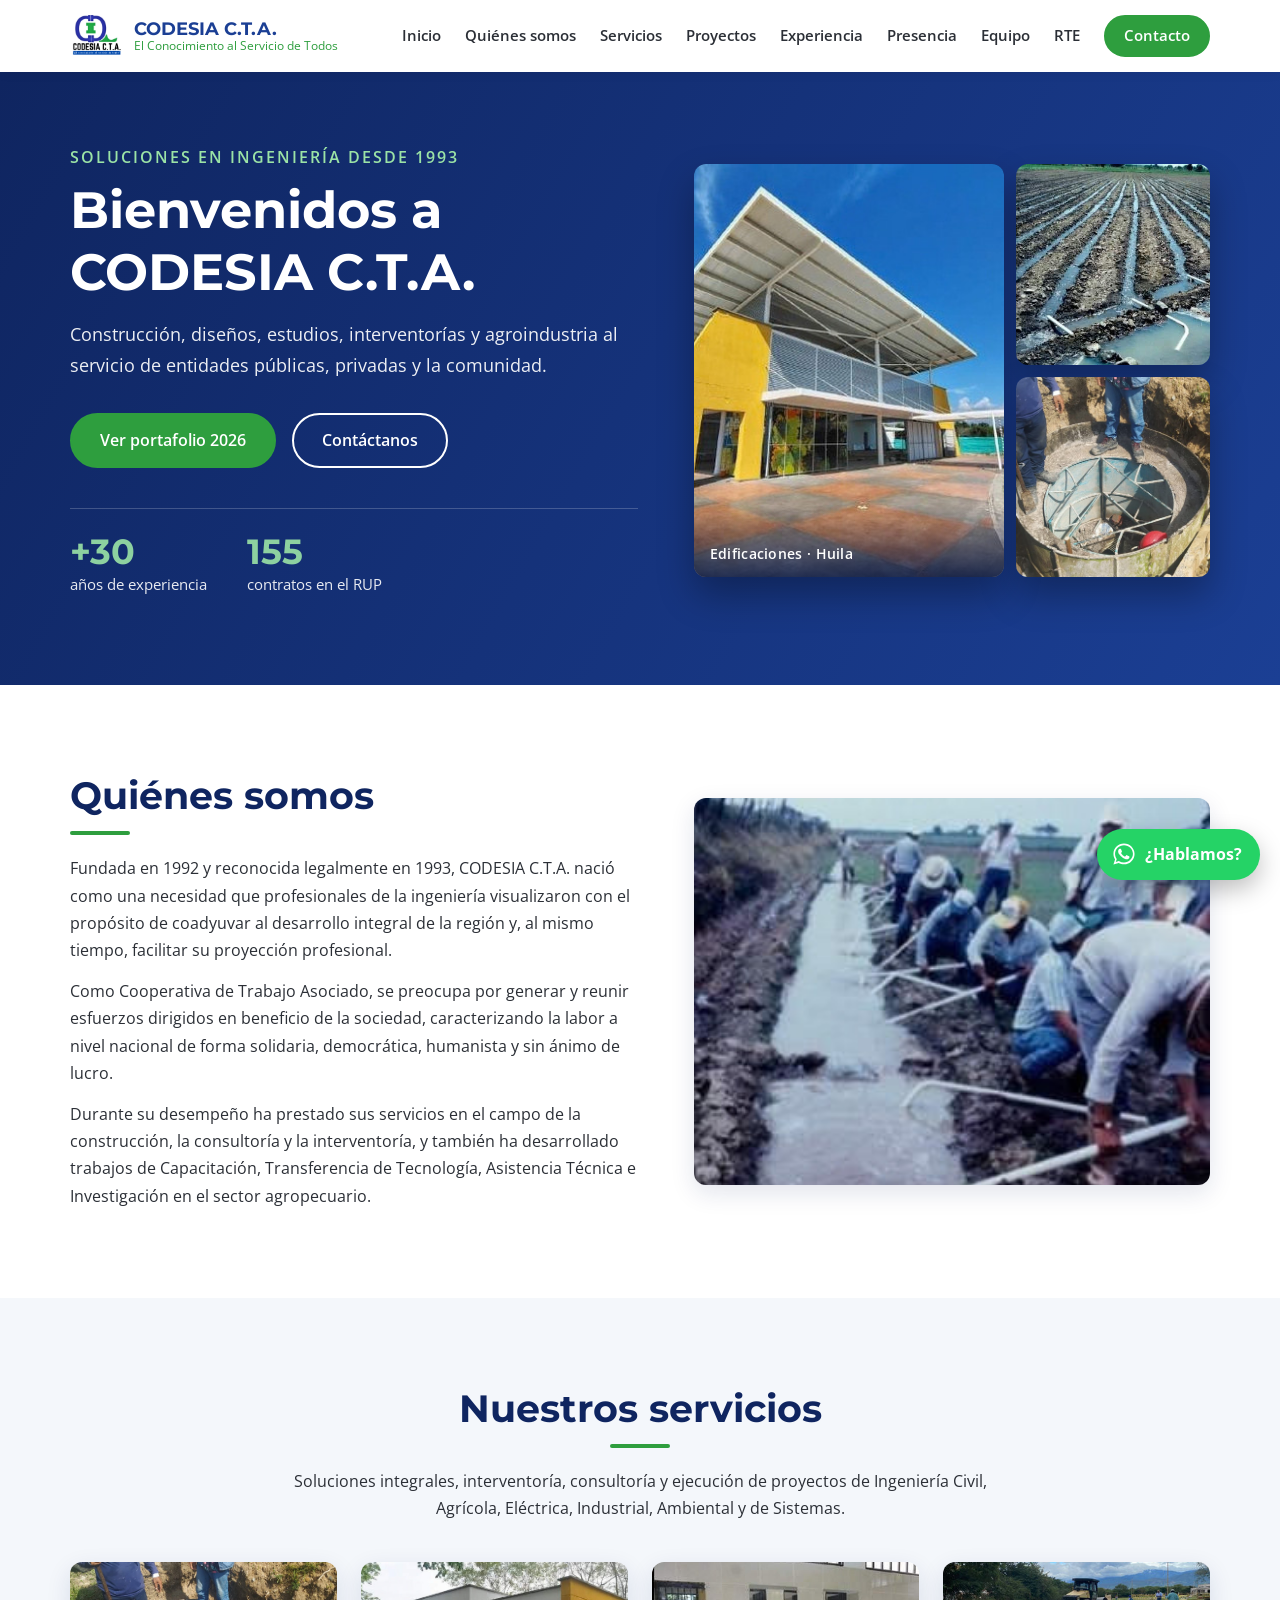
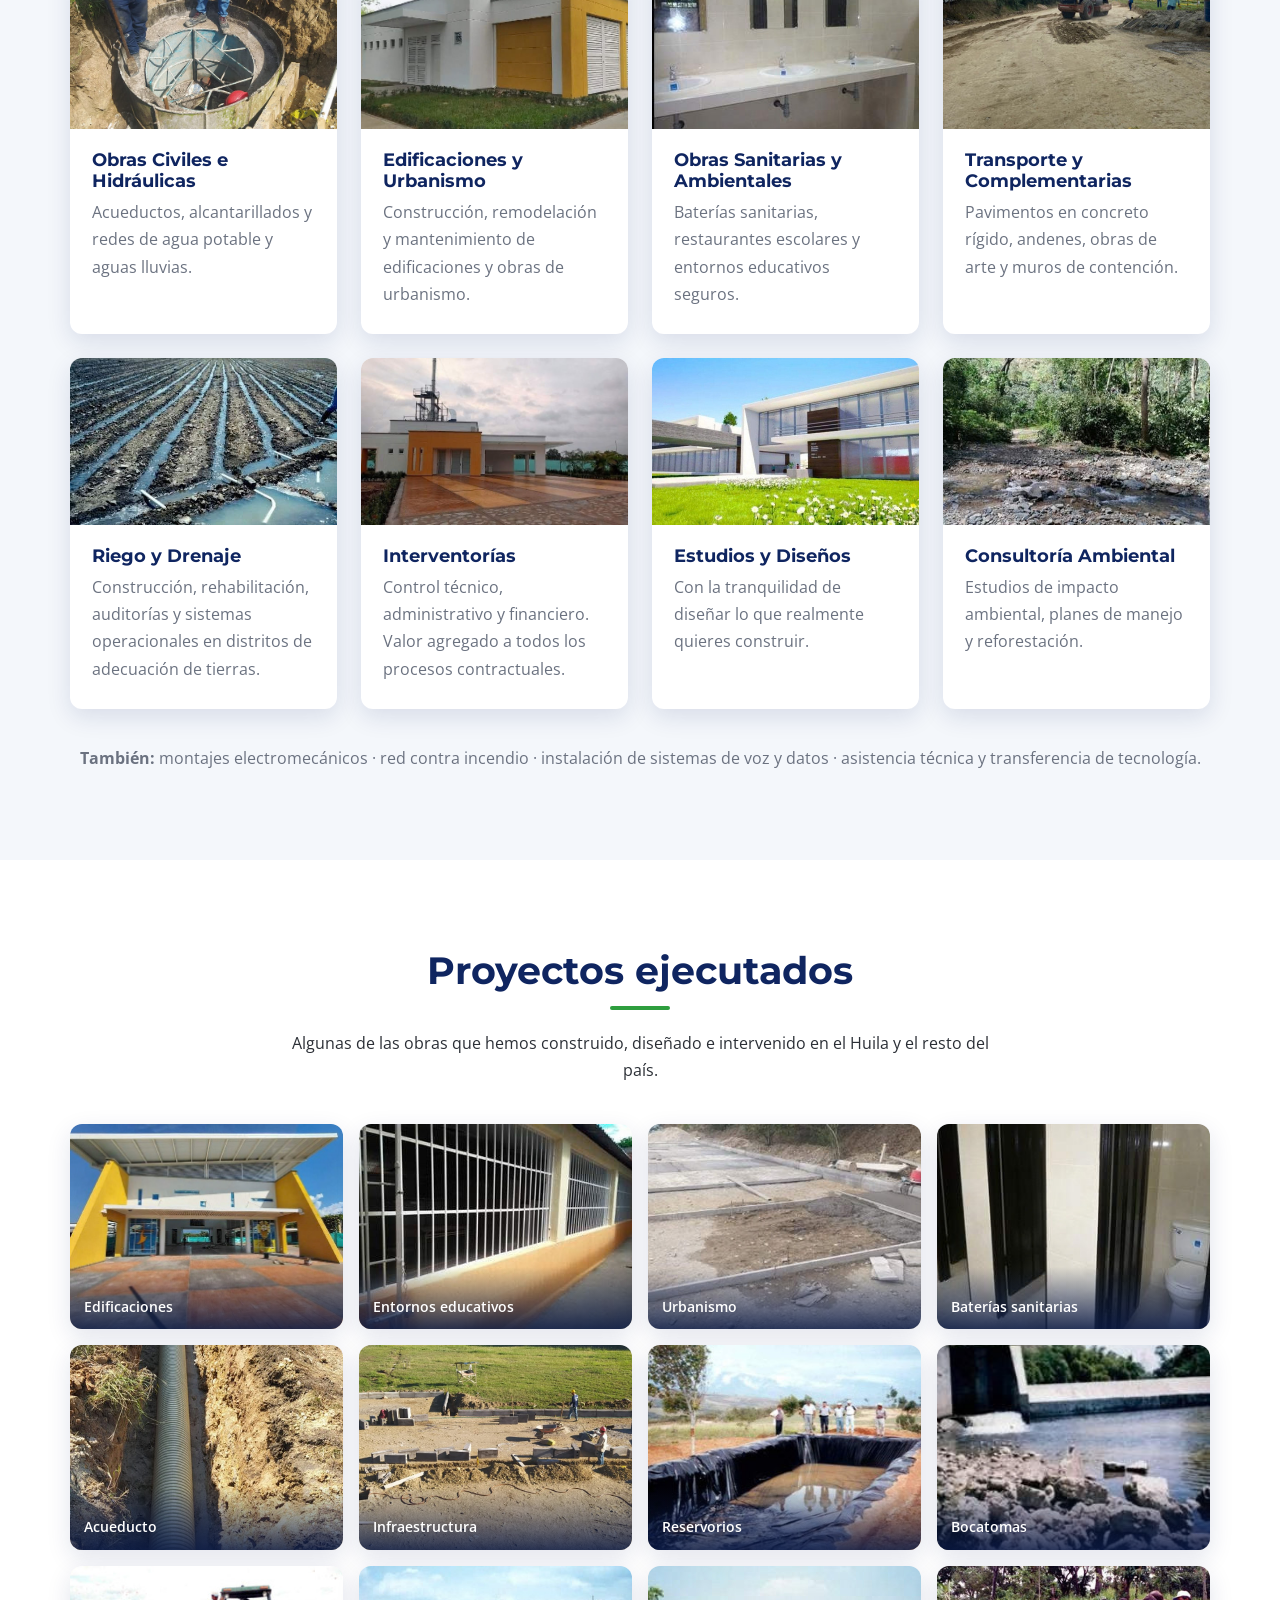
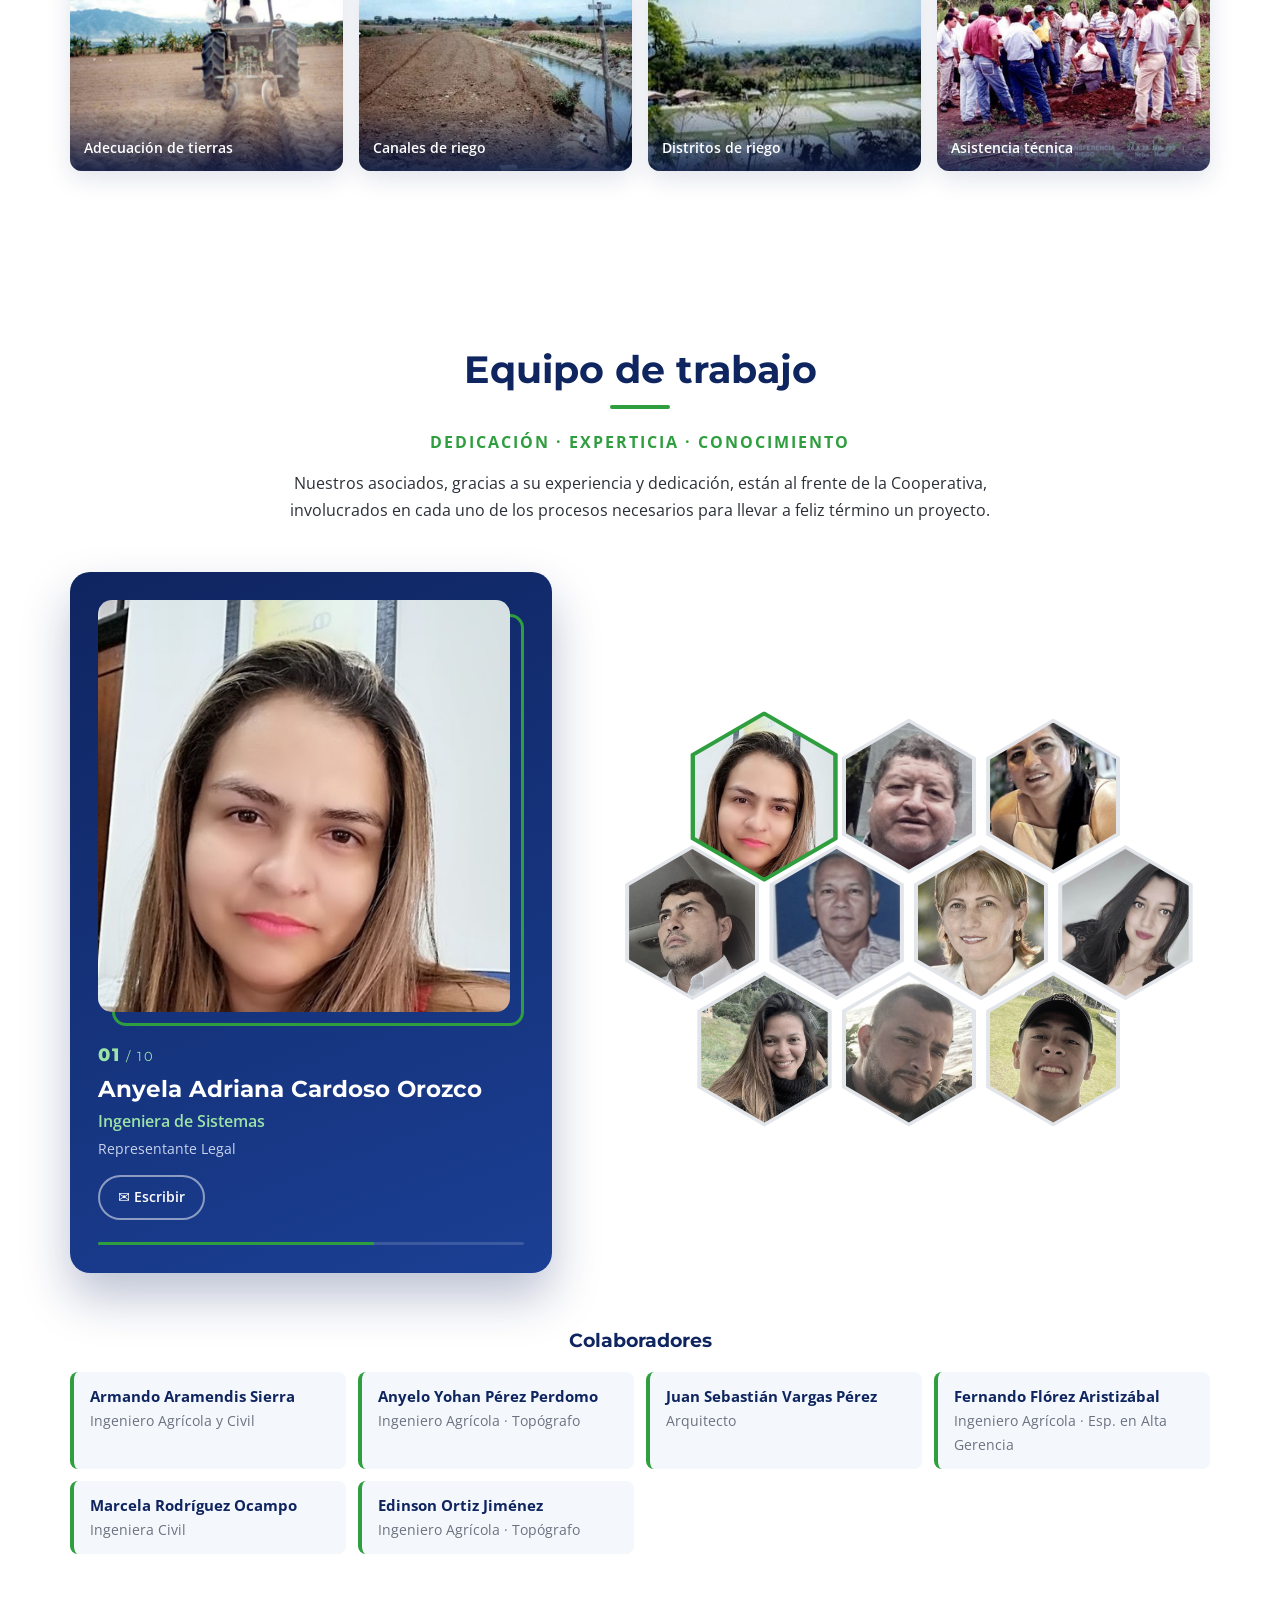
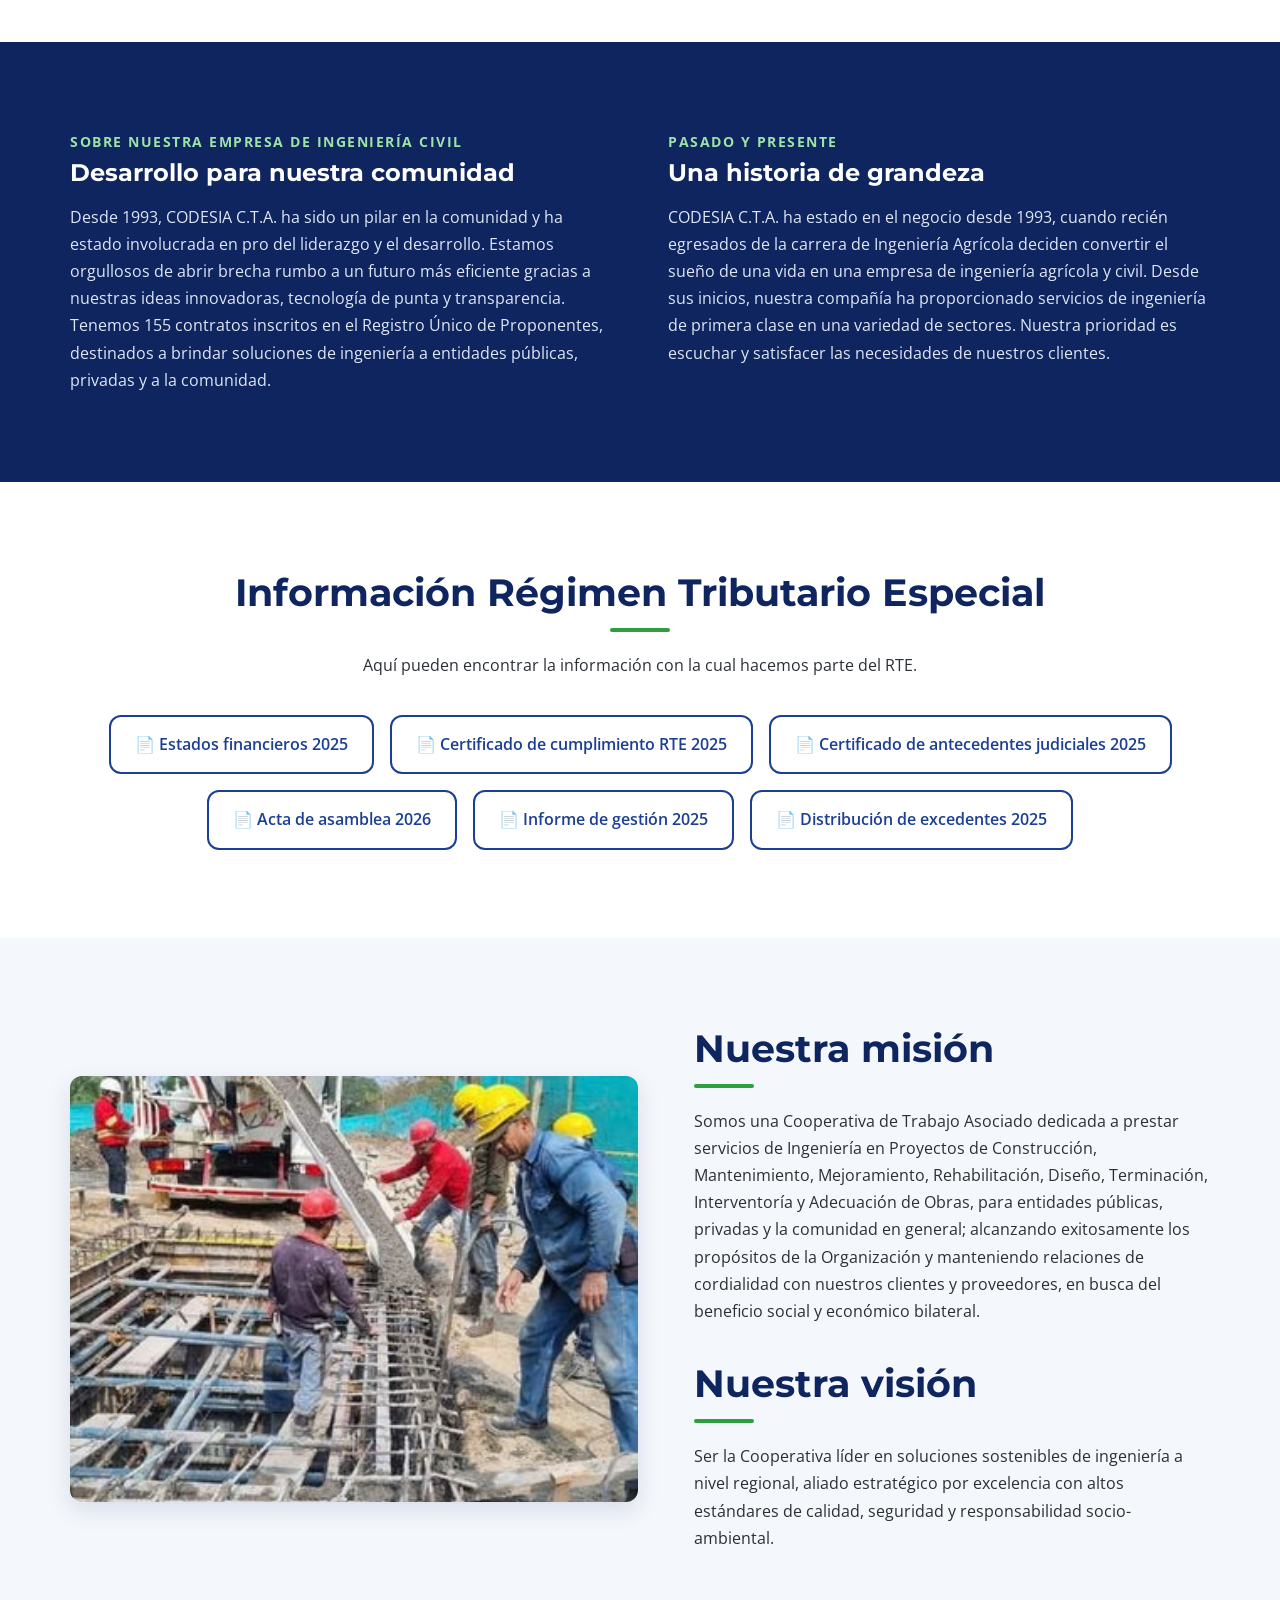
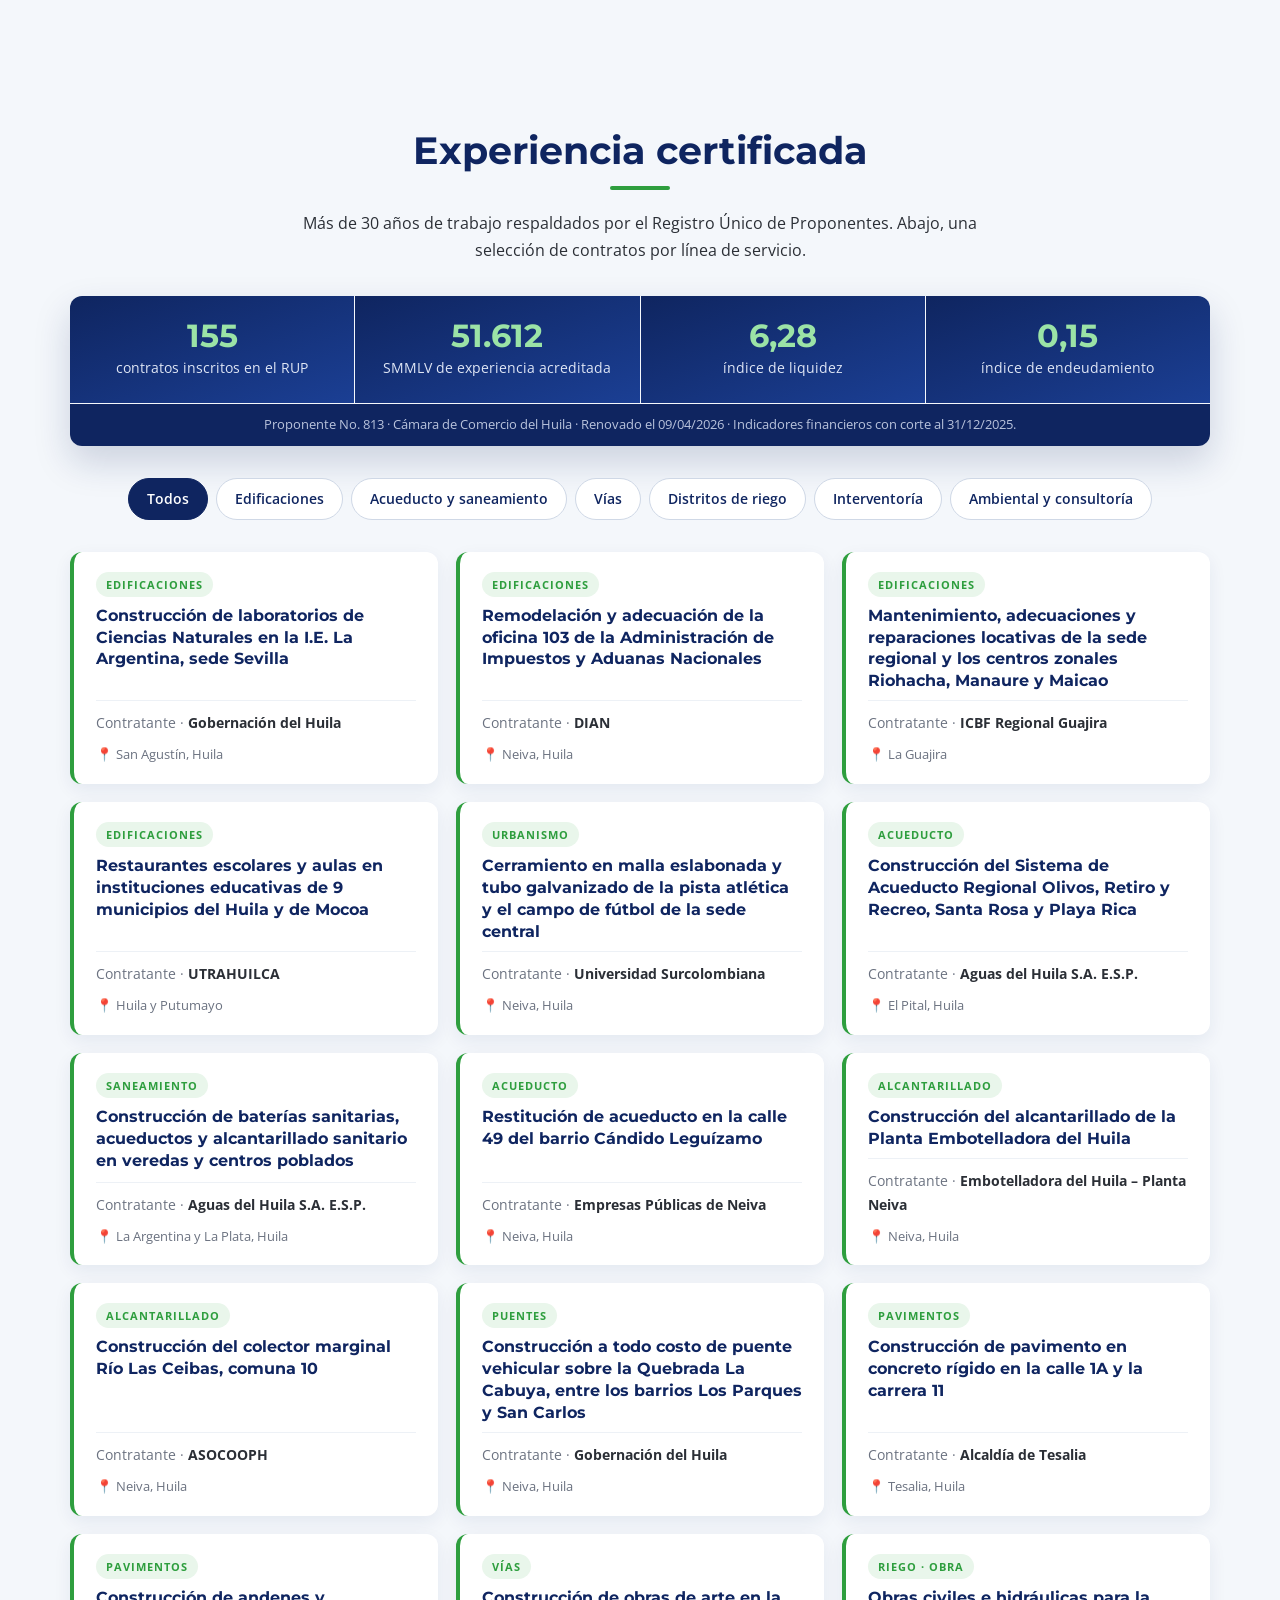
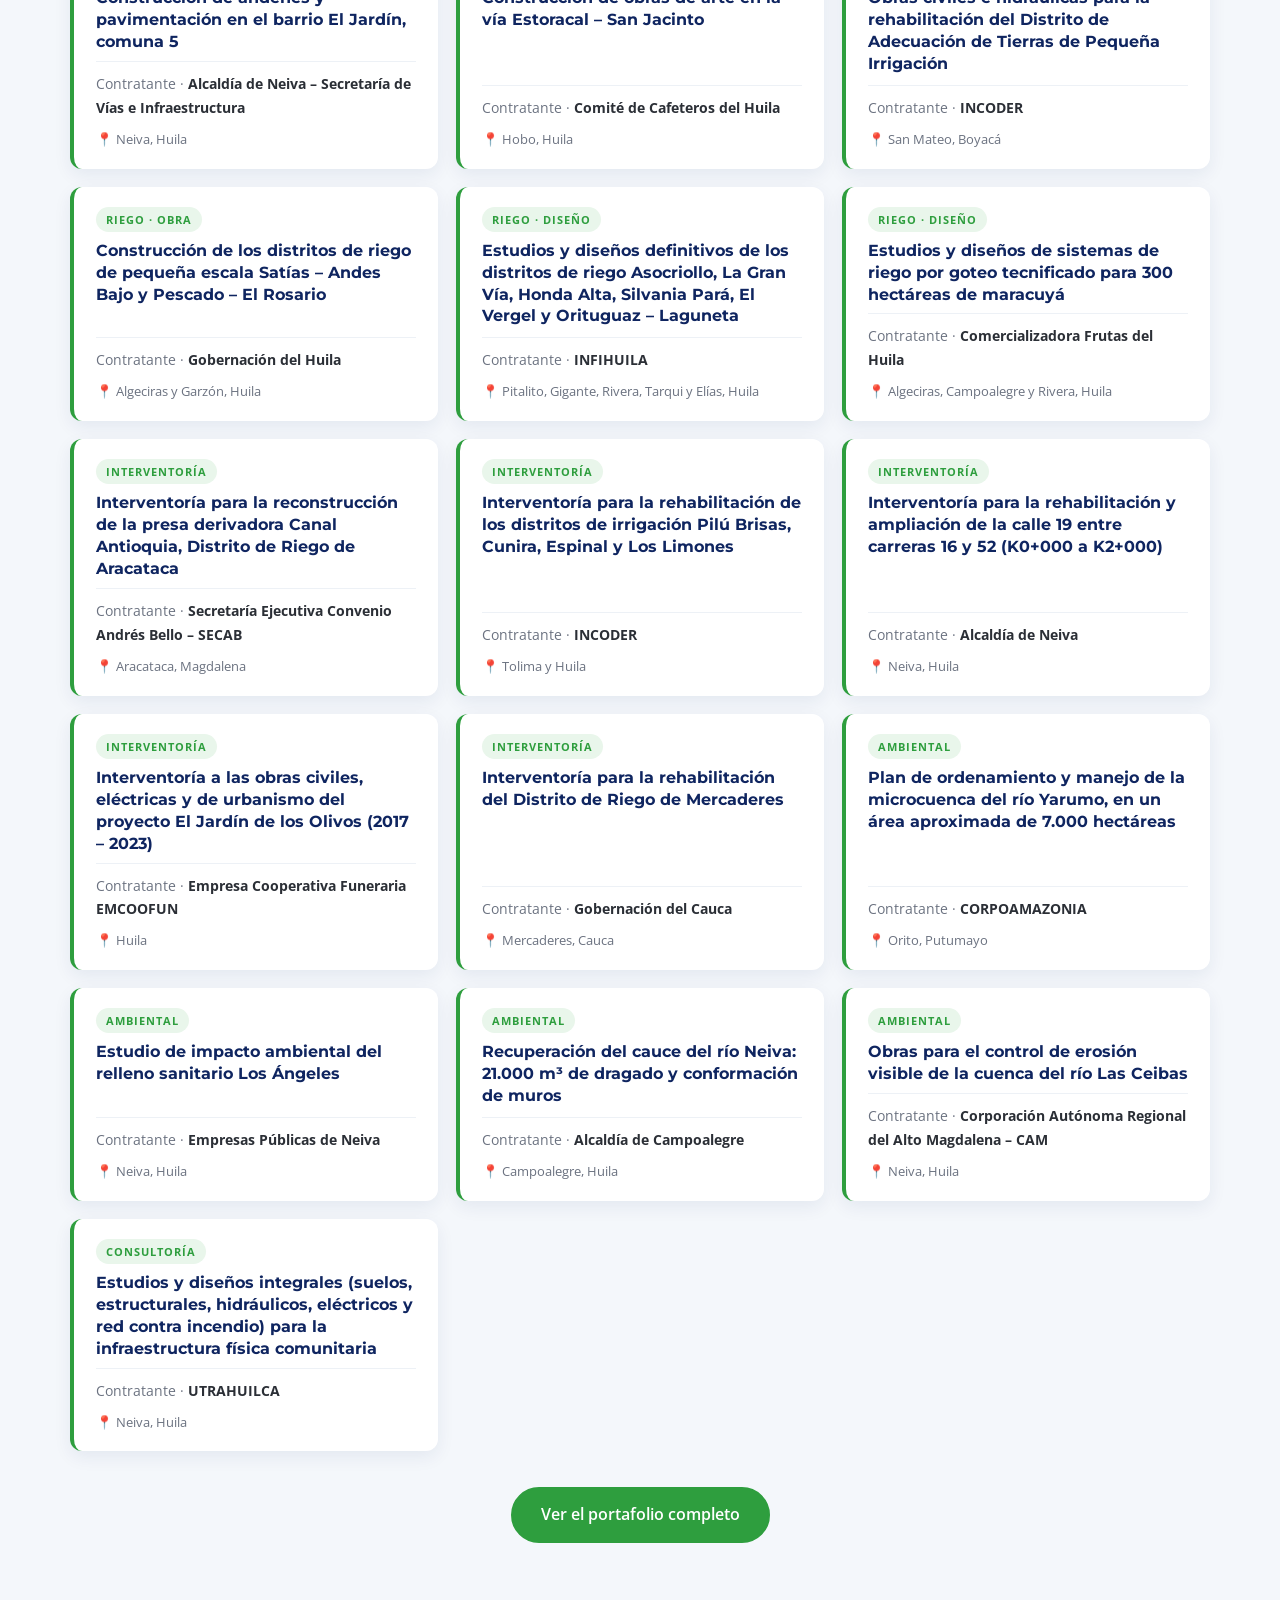
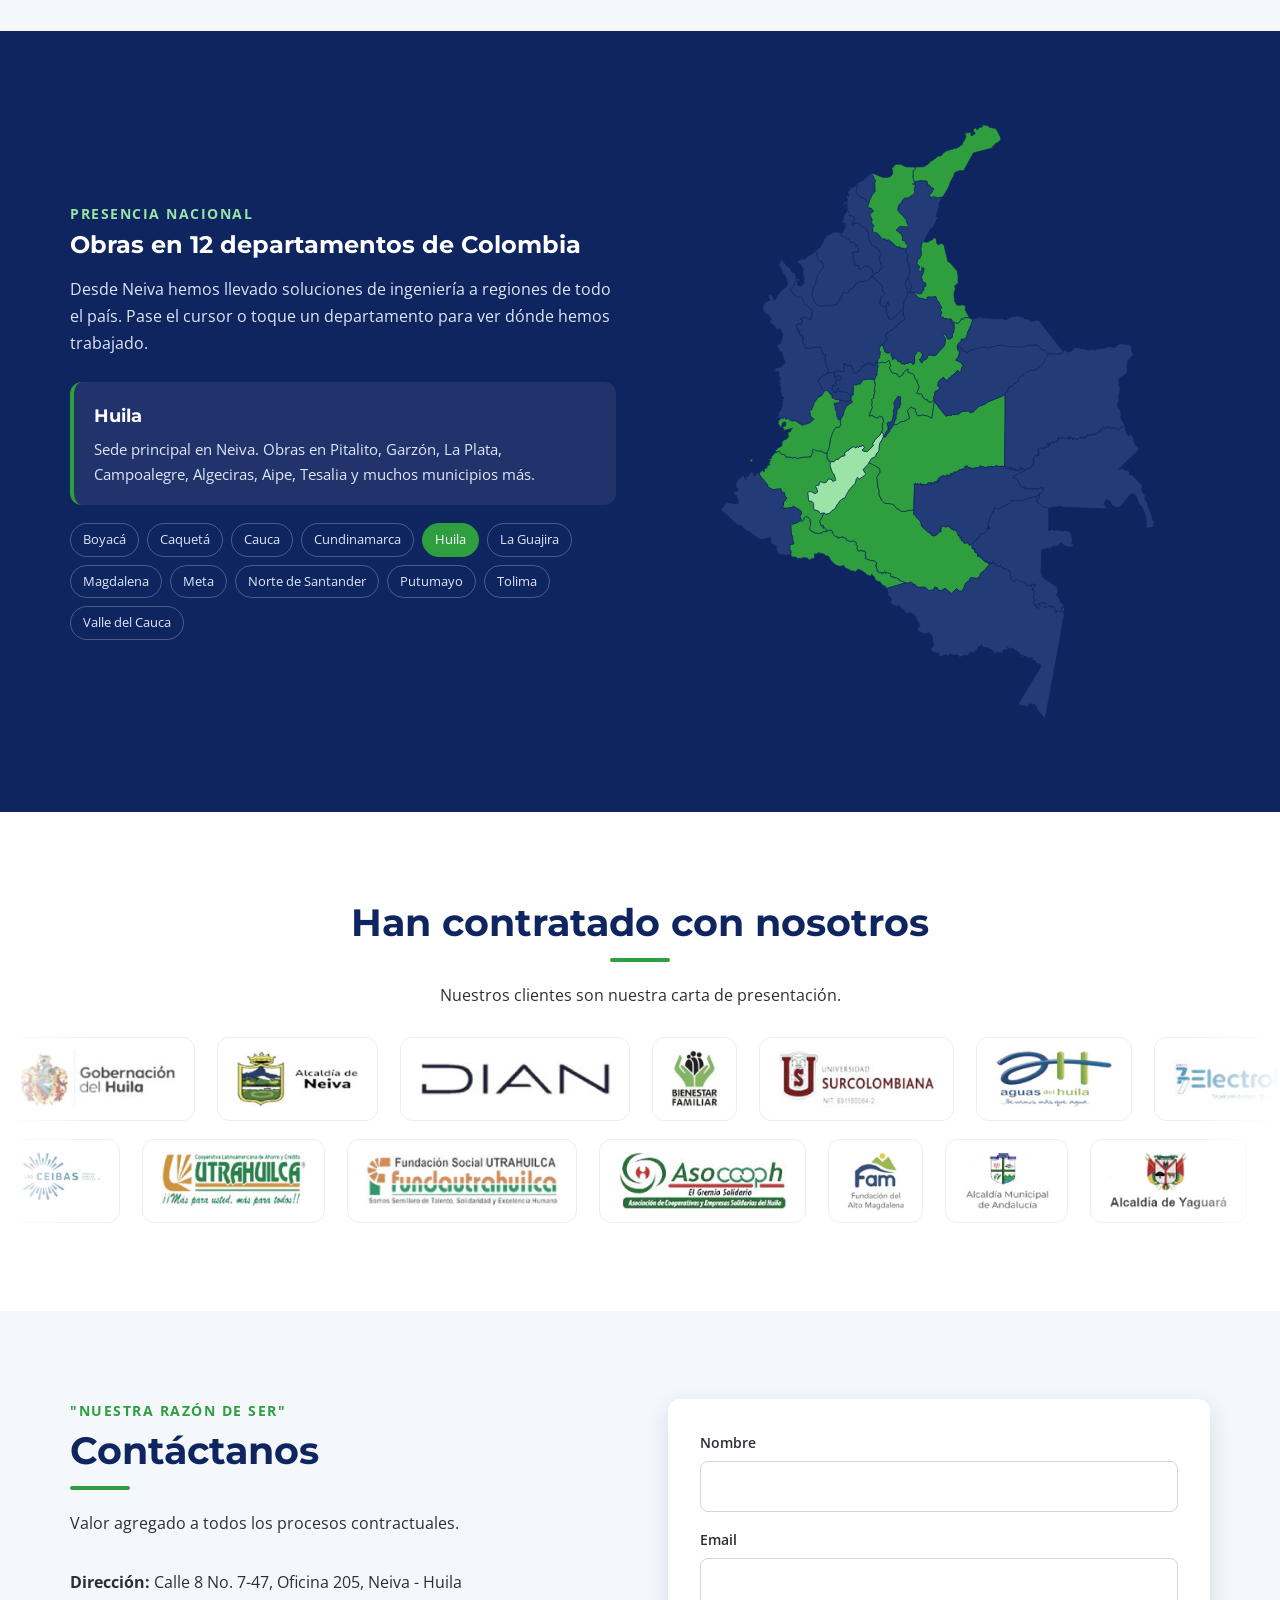
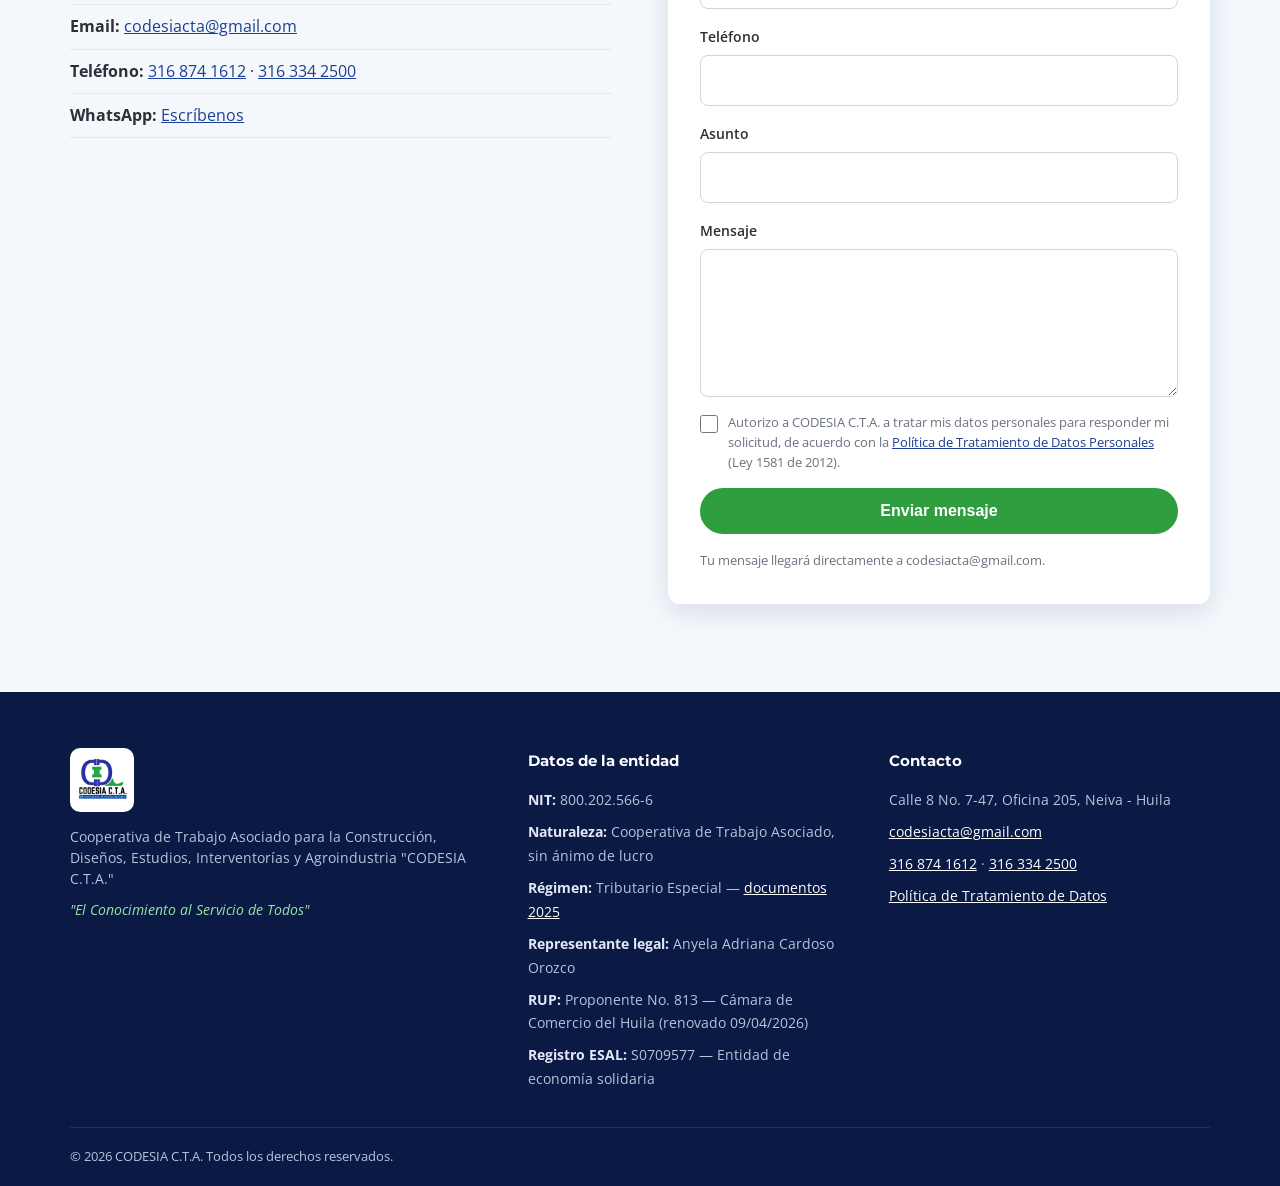
==== commit d5035a3c: "Mapa de presencia en 12 departamentos; visor de galeria solo con foto y nombre - Seccion Presencia: " ====
--- a/index.html
+++ b/index.html
@@ -49,7 +49,7 @@
   <link rel="preconnect" href="https://fonts.googleapis.com">
   <link rel="preconnect" href="https://fonts.gstatic.com" crossorigin>
   <link href="https://fonts.googleapis.com/css2?family=Montserrat:wght@600;700;800&family=Open+Sans:wght@400;600&display=swap" rel="stylesheet">
-  <link rel="stylesheet" href="css/styles.css?v=6">
+  <link rel="stylesheet" href="css/styles.css?v=7">
 </head>
 <body>
 
@@ -72,6 +72,7 @@
         <a href="#servicios">Servicios</a>
         <a href="#proyectos">Proyectos</a>
         <a href="#experiencia">Experiencia</a>
+        <a href="#presencia">Presencia</a>
         <a href="#equipo">Equipo</a>
         <a href="#rte">RTE</a>
         <a href="#contacto" class="btn btn--small">Contacto</a>
@@ -197,18 +198,18 @@
         <h2 class="section__title center">Proyectos ejecutados</h2>
         <p class="center narrow">Algunas de las obras que hemos construido, diseñado e intervenido en el Huila y el resto del país.</p>
         <div class="gallery">
-          <figure tabindex="0" role="button" data-line="Experiencia en interventoría de obras civiles" data-page="19"><img src="img/proy-edificacion.jpg" alt="Edificación" loading="lazy"><figcaption>Edificaciones</figcaption></figure>
-          <figure tabindex="0" role="button" data-line="Edificaciones · Entornos educativos" data-page="7"><img src="img/proy-educativo.jpg" alt="Institución educativa" loading="lazy"><figcaption>Entornos educativos</figcaption></figure>
-          <figure tabindex="0" role="button" data-line="Construcción, restitución y remodelación de obras de urbanismo" data-page="8"><img src="img/proy-urbanismo.jpg" alt="Obra de urbanismo" loading="lazy"><figcaption>Urbanismo</figcaption></figure>
-          <figure tabindex="0" role="button" data-line="Infraestructura hidráulica · Baterías sanitarias" data-page="9"><img src="img/proy-baterias.jpg" alt="Baterías sanitarias" loading="lazy"><figcaption>Baterías sanitarias</figcaption></figure>
-          <figure tabindex="0" role="button" data-line="Infraestructura hidráulica y sanitaria · Acueducto" data-page="10"><img src="img/proy-acueducto.jpg" alt="Tubería de acueducto" loading="lazy"><figcaption>Acueducto</figcaption></figure>
-          <figure tabindex="0" role="button" data-line="Transporte · Infraestructura vial" data-page="12"><img src="img/proy-vial.jpg" alt="Construcción de infraestructura" loading="lazy"><figcaption>Infraestructura</figcaption></figure>
-          <figure tabindex="0" role="button" data-line="Distritos de riego · Construcción, rehabilitación y conservación" data-page="13"><img src="img/proy-reservorio.jpg" alt="Reservorio de agua" loading="lazy"><figcaption>Reservorios</figcaption></figure>
-          <figure tabindex="0" role="button" data-line="Distritos de riego · Construcción, rehabilitación y terminación" data-page="14"><img src="img/proy-bocatoma.jpg" alt="Bocatoma" loading="lazy"><figcaption>Bocatomas</figcaption></figure>
-          <figure tabindex="0" role="button" data-line="Distritos de riego · Construcción, rehabilitación y terminación" data-page="14"><img src="img/proy-adecuacion.jpg" alt="Adecuación de tierras" loading="lazy"><figcaption>Adecuación de tierras</figcaption></figure>
-          <figure tabindex="0" role="button" data-line="Distritos de riego · Estudios y diseños" data-page="16"><img src="img/proy-canal.jpg" alt="Canal de riego" loading="lazy"><figcaption>Canales de riego</figcaption></figure>
-          <figure tabindex="0" role="button" data-line="Interventoría para la construcción de distritos de riego" data-page="17"><img src="img/proy-arrozales.jpg" alt="Distrito de riego" loading="lazy"><figcaption>Distritos de riego</figcaption></figure>
-          <figure tabindex="0" role="button" data-line="Consultoría · Asistencia técnica y transferencia de tecnología" data-page="20"><img src="img/proy-asistencia.jpg" alt="Asistencia técnica a productores" loading="lazy"><figcaption>Asistencia técnica</figcaption></figure>
+          <figure tabindex="0" role="button"><img src="img/proy-edificacion.jpg" alt="Edificación" loading="lazy"><figcaption>Edificaciones</figcaption></figure>
+          <figure tabindex="0" role="button"><img src="img/proy-educativo.jpg" alt="Institución educativa" loading="lazy"><figcaption>Entornos educativos</figcaption></figure>
+          <figure tabindex="0" role="button"><img src="img/proy-urbanismo.jpg" alt="Obra de urbanismo" loading="lazy"><figcaption>Urbanismo</figcaption></figure>
+          <figure tabindex="0" role="button"><img src="img/proy-baterias.jpg" alt="Baterías sanitarias" loading="lazy"><figcaption>Baterías sanitarias</figcaption></figure>
+          <figure tabindex="0" role="button"><img src="img/proy-acueducto.jpg" alt="Tubería de acueducto" loading="lazy"><figcaption>Acueducto</figcaption></figure>
+          <figure tabindex="0" role="button"><img src="img/proy-vial.jpg" alt="Construcción de infraestructura" loading="lazy"><figcaption>Infraestructura</figcaption></figure>
+          <figure tabindex="0" role="button"><img src="img/proy-reservorio.jpg" alt="Reservorio de agua" loading="lazy"><figcaption>Reservorios</figcaption></figure>
+          <figure tabindex="0" role="button"><img src="img/proy-bocatoma.jpg" alt="Bocatoma" loading="lazy"><figcaption>Bocatomas</figcaption></figure>
+          <figure tabindex="0" role="button"><img src="img/proy-adecuacion.jpg" alt="Adecuación de tierras" loading="lazy"><figcaption>Adecuación de tierras</figcaption></figure>
+          <figure tabindex="0" role="button"><img src="img/proy-canal.jpg" alt="Canal de riego" loading="lazy"><figcaption>Canales de riego</figcaption></figure>
+          <figure tabindex="0" role="button"><img src="img/proy-arrozales.jpg" alt="Distrito de riego" loading="lazy"><figcaption>Distritos de riego</figcaption></figure>
+          <figure tabindex="0" role="button"><img src="img/proy-asistencia.jpg" alt="Asistencia técnica a productores" loading="lazy"><figcaption>Asistencia técnica</figcaption></figure>
         </div>
       </div>
     </section>
@@ -542,6 +543,25 @@
       </div>
     </section>
 
+    <!-- ===== PRESENCIA EN COLOMBIA ===== -->
+    <!-- Mapa generado a partir de los departamentos de Colombia (GeoJSON público); obras según el Portafolio 2026 -->
+    <section class="section section--dark" id="presencia">
+      <div class="container mapa">
+        <div class="mapa__text">
+          <p class="eyebrow">Presencia nacional</p>
+          <h2>Obras en 12 departamentos de Colombia</h2>
+          <p>Desde Neiva hemos llevado soluciones de ingeniería a regiones de todo el país. Pase el cursor o toque un departamento para ver dónde hemos trabajado.</p>
+          <div class="mapa__panel" aria-live="polite">
+            <strong id="mapaNombre">Huila</strong>
+            <p id="mapaInfo">Sede principal en Neiva. Obras en Pitalito, Garzón, La Plata, Campoalegre, Algeciras, Aipe, Tesalia y muchos municipios más.</p>
+          </div>
+          <ul class="mapa__lista" id="mapaLista"></ul>
+        </div>
+        <figure class="mapa__figure">
+          <svg class="mapa__svg" viewBox="0 0 560 770" role="img" aria-labelledby="mapaTitulo"><title id="mapaTitulo">Departamentos de Colombia donde CODESIA C.T.A. ha ejecutado obras</title><path class="dpto" d="M130.6 180.3L134.7 182.5L135.6 189.4L133.0 191.6L126.8 202.3L125.4 209.6L122.4 215.9L121.1 223.9L123.0 229.4L126.2 235.1L128.8 237.7L143.1 237.7L151.7 236.1L158.0 227.3L159.1 222.9L160.3 221.4L163.3 220.4L165.1 221.6L167.0 221.6L168.5 218.5L168.3 217.1L174.0 214.9L174.6 212.1L176.1 211.4L177.0 209.9L177.9 209.8L179.3 207.3L191.5 206.1L197.2 200.0L210.5 212.7L210.7 217.6L211.6 220.1L213.3 222.1L209.1 226.3L207.1 234.3L211.9 239.3L213.6 238.7L217.3 232.3L218.5 236.3L215.6 239.6L215.5 246.0L218.0 251.8L218.0 253.6L220.5 254.6L223.6 254.4L236.9 241.7L237.5 249.9L239.5 254.0L237.0 256.9L234.5 257.9L229.7 261.7L228.3 264.7L226.5 266.2L216.0 272.9L214.8 274.9L216.0 279.8L217.0 281.5L214.6 282.4L210.3 287.7L209.2 287.6L207.7 290.0L206.4 294.8L208.2 296.3L207.5 298.3L208.3 299.9L206.6 300.9L207.3 304.0L205.0 305.5L204.4 309.9L202.2 309.9L200.6 313.0L199.7 313.5L196.3 312.7L195.2 311.0L188.9 312.3L188.1 313.7L184.4 314.9L184.1 318.0L182.8 318.8L182.1 320.2L179.1 321.1L178.2 322.9L176.7 323.5L174.1 323.3L172.8 317.3L171.2 316.9L171.9 314.7L170.4 313.3L169.2 313.2L166.7 314.4L164.4 313.0L164.1 312.0L161.7 311.4L161.4 317.2L161.9 321.0L157.5 321.5L156.1 320.4L154.8 320.5L151.7 321.0L149.2 322.9L143.7 322.9L142.4 322.0L141.6 321.0L141.4 318.4L138.5 314.8L138.7 310.5L137.3 307.8L137.7 301.9L138.6 300.1L134.6 299.3L133.5 298.1L132.5 293.8L132.6 290.5L131.4 290.2L117.2 291.9L112.2 291.3L111.6 288.2L110.3 287.6L110.6 286.4L109.3 286.0L108.7 284.6L109.2 283.9L108.8 282.9L109.5 282.2L108.8 281.9L109.8 281.4L108.5 279.8L109.4 279.9L109.9 279.2L108.4 278.8L109.7 277.1L108.1 275.9L107.3 276.8L107.4 275.2L106.3 275.2L105.3 273.0L104.3 273.5L103.9 272.9L104.1 271.5L105.4 271.4L105.6 270.8L103.4 270.5L104.0 268.8L103.4 268.4L102.2 269.5L102.0 267.9L100.8 268.0L102.1 266.6L100.8 265.4L101.1 263.0L100.4 262.1L102.2 262.1L103.0 260.5L103.7 261.1L104.6 260.4L106.6 261.3L107.4 260.9L106.9 260.0L108.6 259.5L108.2 255.9L107.7 255.3L107.0 255.6L106.8 253.3L112.6 252.5L119.4 255.0L120.0 251.0L121.8 247.3L120.0 242.2L118.0 240.0L112.0 236.2L108.2 227.6L105.6 226.7L104.0 227.0L100.1 225.3L94.8 220.1L92.6 216.4L94.1 215.9L97.6 212.5L98.4 208.1L101.0 205.2L99.6 195.8L100.6 196.6L100.0 198.4L101.8 200.5L100.8 201.0L101.5 202.4L100.9 203.3L101.6 203.8L103.1 202.1L105.4 201.9L103.4 203.7L105.1 203.1L105.8 203.8L104.9 204.2L105.8 205.6L104.5 205.4L105.2 206.9L103.0 206.1L101.8 206.6L102.2 211.4L104.8 212.1L107.8 211.8L109.8 211.1L110.4 209.7L110.4 200.8L108.9 195.0L109.7 193.3L109.6 191.3L106.5 185.4L102.7 183.4L101.7 184.0L101.7 182.8L104.3 179.7L113.0 177.5L115.4 174.8L122.1 171.1L123.8 169.1L123.3 168.3L124.1 168.2L126.5 170.6L128.7 178.8L130.6 180.3Z"/><path class="dpto" d="M195.5 101.4L193.6 106.2L191.6 105.3L188.1 101.7L182.9 99.5L182.0 98.1L177.9 95.4L177.0 90.8L178.4 85.5L178.1 82.2L186.5 77.7L189.6 74.2L196.0 69.0L199.9 73.8L200.0 76.0L201.8 77.8L200.9 82.0L201.1 92.9L198.1 96.2L195.5 101.4Z"/><path class="dpto" d="M233.8 353.6L233.7 360.0L232.9 361.0L233.4 361.6L234.4 361.4L233.7 364.6L228.7 371.4L229.4 373.9L227.9 377.7L228.2 381.6L226.6 383.6L224.9 389.6L220.1 395.6L220.0 397.7L216.0 402.0L215.1 404.3L212.4 405.2L211.5 404.7L217.5 394.9L217.6 391.9L216.3 387.7L217.5 385.8L220.6 385.6L222.7 384.5L224.9 374.0L224.0 372.3L226.0 366.3L224.5 361.2L226.1 360.4L226.1 358.8L230.5 352.7L233.8 353.6Z"/><path class="dpto" d="M182.5 98.6L182.9 99.5L188.1 101.7L191.6 105.3L193.6 106.2L192.0 112.4L195.9 113.3L198.9 116.7L198.9 117.9L196.2 119.7L194.6 122.0L197.7 128.6L196.6 131.8L199.7 135.9L198.2 138.5L198.3 143.7L204.1 145.1L210.7 153.0L214.0 152.1L215.6 154.4L218.4 153.6L220.3 154.6L220.9 155.2L220.3 156.4L222.9 156.8L226.0 160.4L228.2 161.6L228.0 162.7L230.5 163.0L232.4 162.2L233.9 164.0L240.4 165.0L240.0 167.4L240.7 169.6L243.1 173.1L241.9 180.4L243.3 182.7L243.8 186.2L245.0 188.4L245.3 195.7L245.1 197.9L243.5 200.4L243.8 202.5L240.1 205.5L239.7 207.1L239.8 209.5L242.8 219.2L241.9 225.7L239.6 230.7L237.8 232.4L238.1 236.4L236.9 241.7L223.6 254.4L220.5 254.6L218.0 253.6L218.0 251.8L215.5 246.0L215.6 239.6L218.5 236.3L217.3 232.3L213.6 238.7L211.9 239.3L207.1 234.3L209.1 226.3L213.3 222.1L211.6 220.1L210.7 217.6L210.5 212.7L197.1 199.6L199.2 198.7L199.4 197.5L201.7 195.9L204.3 195.7L206.4 194.1L206.8 191.6L208.3 192.0L209.6 189.5L209.2 186.4L207.9 184.5L206.6 176.6L206.7 175.6L207.9 175.0L208.9 173.5L208.1 170.3L203.4 163.7L198.7 161.8L196.7 159.8L193.4 153.5L192.8 144.5L189.6 139.8L187.7 138.3L184.2 137.1L180.8 133.3L179.4 132.8L174.8 132.4L173.2 133.0L173.0 135.0L172.2 134.5L172.2 131.9L174.3 128.2L174.4 124.4L169.9 122.9L168.0 123.3L168.1 118.0L165.9 115.9L166.8 112.5L165.9 112.5L164.7 113.9L163.0 113.4L162.7 112.4L163.9 112.7L164.4 111.3L166.3 110.8L165.0 109.0L165.7 107.2L158.0 112.2L161.0 108.9L162.4 104.7L163.7 105.9L165.1 105.6L166.0 104.5L165.7 101.4L164.8 99.9L163.9 99.8L166.4 96.2L167.0 98.7L167.8 98.0L166.1 92.4L168.6 91.3L168.6 90.0L171.3 87.6L176.4 85.2L177.5 82.3L178.1 82.2L178.4 85.5L177.0 90.8L177.7 95.1L182.5 98.6Z"/><path class="dpto dpto--on" tabindex="0" data-name="Boyacá" data-info="San Mateo: rehabilitación de distrito de riego. Socotá: interventoría distrito La Cimarrona." d="M315.5 252.4L316.8 253.0L320.3 252.7L323.6 254.5L325.7 254.6L325.0 258.3L319.4 270.3L317.7 277.5L314.7 280.3L310.8 280.2L310.9 283.0L308.3 284.6L306.1 287.9L305.6 291.3L307.0 294.7L308.9 296.5L306.7 303.9L303.7 306.7L310.0 309.7L313.7 314.4L311.4 316.0L310.4 322.9L309.2 323.2L306.2 319.7L300.9 325.6L298.4 327.1L297.7 328.9L295.0 329.9L293.1 333.6L288.0 328.8L281.3 334.8L281.9 336.1L280.6 339.1L283.0 341.5L283.2 343.3L280.5 345.5L277.9 346.5L276.8 351.7L275.5 354.3L276.5 357.2L275.5 357.3L274.2 360.2L271.3 360.5L268.4 359.4L268.1 357.5L264.9 357.4L264.0 355.4L261.8 354.3L261.9 352.5L260.8 350.8L259.8 350.1L255.3 350.1L254.4 349.4L254.2 348.4L256.6 343.3L257.0 340.1L254.8 335.2L254.5 332.9L253.1 332.1L251.0 328.7L251.3 327.0L248.7 324.3L242.7 322.2L243.1 318.0L238.7 321.1L236.0 325.9L232.4 328.3L230.1 326.8L228.6 324.2L223.8 323.4L221.7 321.7L219.2 316.6L221.1 313.9L220.2 312.8L220.4 311.3L218.8 307.1L216.1 309.6L213.7 310.5L210.3 309.3L206.3 310.9L204.4 309.9L205.0 305.5L207.3 304.0L206.6 300.9L208.3 299.9L207.5 298.3L208.2 296.3L206.6 295.4L206.4 294.0L207.7 290.0L209.7 287.4L212.0 290.3L213.9 296.4L217.3 298.0L219.0 297.6L220.3 296.4L221.6 296.7L221.7 301.6L223.0 302.6L223.5 306.4L225.7 304.4L229.5 306.2L230.0 308.1L233.0 308.5L234.6 311.4L238.7 311.6L239.0 312.3L240.2 311.2L242.9 311.0L245.4 309.8L247.7 310.2L249.5 312.3L250.2 312.0L251.2 310.6L251.8 306.2L251.2 303.7L251.5 301.4L255.9 294.7L256.8 294.9L260.1 296.9L261.8 300.4L259.6 304.6L258.2 306.1L257.5 306.0L260.6 310.7L262.5 307.0L266.3 305.7L269.3 300.0L276.0 301.2L279.4 300.1L280.9 297.5L289.5 288.5L291.0 279.8L287.8 275.8L287.5 274.3L288.9 273.3L291.3 275.3L294.2 280.3L296.1 280.0L299.5 277.7L299.4 274.0L301.3 271.3L301.5 269.9L301.9 263.6L301.2 258.5L306.0 260.1L308.4 258.8L311.0 254.2L312.1 254.0L312.2 255.3L313.0 255.2L315.5 252.4Z"><title>Boyacá</title></path><path class="dpto" d="M203.5 310.2L204.3 309.9L204.2 312.8L205.5 314.0L203.9 319.1L204.5 320.1L203.6 322.5L204.0 325.1L203.2 325.0L203.4 326.3L202.5 326.8L201.1 331.3L200.3 331.9L194.6 331.1L186.8 332.0L184.9 333.4L182.4 337.7L180.3 337.3L178.2 338.5L175.0 338.5L173.4 340.5L174.1 344.6L173.2 347.5L173.7 351.0L171.0 353.1L166.2 348.3L160.8 347.6L159.0 346.1L158.2 347.8L155.9 347.2L154.3 342.8L152.1 344.7L151.7 346.4L153.0 348.0L148.7 347.9L149.0 346.8L148.1 346.3L146.6 342.8L146.6 339.2L148.2 338.6L148.9 339.4L149.7 339.2L151.3 335.4L150.5 331.9L153.4 331.8L156.5 332.9L159.0 329.5L157.4 329.3L156.5 327.0L153.1 327.1L149.3 328.3L149.7 322.4L151.7 321.0L154.8 320.5L156.1 320.4L157.5 321.5L161.9 321.0L161.4 311.4L164.1 312.0L164.4 313.0L166.7 314.4L169.7 313.2L171.8 314.4L171.2 316.9L172.8 317.3L174.5 323.6L176.7 323.5L178.2 322.9L179.1 321.1L182.1 320.2L182.8 318.8L184.1 318.0L184.4 314.9L188.1 313.7L188.9 312.3L195.2 311.0L196.3 312.7L199.7 313.5L200.6 313.0L202.2 309.9L203.5 310.2Z"/><path class="dpto dpto--on" tabindex="0" data-name="Caquetá" data-info="Florencia: aulas y restaurante escolar." d="M203.6 457.6L204.9 468.9L206.3 472.5L206.3 478.5L208.4 483.3L212.8 488.6L222.4 489.9L224.7 490.9L228.5 495.7L230.6 496.2L232.7 498.2L235.5 499.4L239.5 499.5L244.3 498.0L250.2 497.8L250.5 503.3L252.1 503.9L254.9 508.3L255.4 508.1L259.4 512.9L260.3 518.0L268.7 526.1L270.4 526.3L273.2 529.7L275.6 530.6L279.2 529.5L279.4 528.2L280.8 528.1L282.4 525.6L284.9 525.1L284.6 524.2L285.3 524.2L285.2 523.5L284.0 522.1L285.7 521.6L284.6 520.0L285.6 519.6L285.3 518.8L287.0 518.7L287.1 518.0L289.4 518.3L290.6 519.7L291.6 519.3L291.8 518.1L294.6 519.1L294.9 518.4L297.5 521.2L301.2 523.1L303.3 522.9L306.3 526.8L306.0 527.8L307.2 529.3L306.8 530.5L308.8 529.9L309.5 534.0L309.9 532.4L311.4 532.7L310.7 535.7L312.5 537.2L312.8 536.2L314.1 537.4L314.4 540.2L315.6 539.4L317.2 539.8L316.9 538.9L317.8 539.4L318.9 538.9L319.6 540.5L321.3 541.4L320.8 542.4L323.3 541.8L324.5 542.3L324.6 543.5L325.3 543.6L324.4 545.1L325.1 546.8L327.0 547.6L326.4 546.3L327.0 546.0L328.3 549.0L327.6 550.2L328.5 550.8L328.3 551.6L331.1 552.5L332.4 554.0L331.5 554.3L331.5 556.5L333.4 556.5L333.0 555.5L334.8 555.8L334.0 556.8L335.6 557.5L336.0 558.9L337.7 557.7L337.2 559.6L339.7 562.5L341.9 561.9L340.9 563.7L344.1 562.6L343.1 564.3L345.6 564.4L345.2 566.4L347.0 566.0L348.5 564.1L348.3 565.7L342.7 571.4L342.0 573.1L335.9 578.0L333.6 583.3L330.1 584.7L323.0 583.7L322.0 584.8L321.7 587.1L316.5 590.7L313.9 597.6L312.1 600.4L310.0 601.2L308.6 601.0L307.1 600.1L305.1 597.4L298.9 603.9L296.1 602.4L290.3 597.3L286.3 599.9L282.2 600.1L280.1 596.4L277.3 595.9L275.8 598.0L275.8 599.9L272.6 599.6L269.9 600.6L266.1 596.7L262.6 595.5L261.0 596.0L255.7 595.9L254.2 594.9L253.1 595.5L253.4 594.3L252.1 593.5L251.6 592.1L249.3 592.4L249.4 590.9L248.2 590.9L246.1 589.4L243.4 590.8L241.5 590.8L232.3 587.3L231.1 585.1L229.7 585.0L228.1 583.7L225.2 584.2L224.4 582.5L223.7 582.4L223.5 583.1L220.6 581.8L221.4 578.9L217.0 577.5L214.6 578.3L213.9 577.7L214.6 576.8L213.1 576.2L212.0 578.4L211.0 578.6L210.1 576.9L209.6 578.1L205.8 576.8L205.0 575.0L203.2 575.5L204.0 573.5L202.3 570.2L203.5 569.5L201.6 568.7L201.9 567.6L202.8 567.5L202.9 564.8L200.8 562.7L195.6 562.0L188.4 559.4L189.5 557.5L188.7 556.1L188.7 554.0L189.6 553.2L188.0 550.1L184.0 549.8L183.7 548.7L182.0 549.9L179.2 549.7L179.2 548.4L177.7 546.4L178.9 544.2L176.9 541.6L177.2 539.6L176.6 538.5L173.6 537.1L169.8 537.8L165.1 536.3L164.2 533.7L160.9 533.0L160.7 531.9L155.4 532.8L154.9 533.8L154.0 533.8L153.4 531.8L152.2 531.1L150.2 531.4L147.0 527.0L146.0 526.6L147.4 525.7L147.3 525.1L144.3 523.0L144.3 524.2L140.5 523.8L139.5 523.5L136.7 520.3L134.8 521.0L135.2 517.5L132.3 518.2L132.0 515.5L130.4 512.6L136.2 501.8L137.4 501.6L138.5 503.1L143.5 501.6L146.3 498.4L150.5 495.6L152.4 491.2L154.5 489.1L155.5 486.8L159.0 483.7L163.2 481.7L163.9 479.4L168.5 471.5L176.0 463.4L177.0 458.8L178.8 455.9L180.9 458.4L189.0 452.7L188.8 450.7L186.0 446.5L191.7 439.9L192.7 437.8L193.3 437.4L198.1 439.5L207.3 444.9L207.5 449.9L204.4 454.1L203.6 457.6Z"><title>Caquetá</title></path><path class="dpto dpto--on" tabindex="0" data-name="Cauca" data-info="Mercaderes: interventoría para la rehabilitación del distrito de riego." d="M44.6 436.0L43.0 436.9L42.1 434.7L43.8 432.8L45.7 432.4L44.6 436.0ZM126.8 422.1L132.8 422.5L137.1 425.0L140.1 425.4L140.4 432.2L141.9 434.9L144.3 436.3L144.1 440.8L145.0 444.5L147.1 449.9L149.5 453.1L151.4 459.5L149.4 461.1L147.7 461.4L146.8 460.8L146.4 459.3L142.7 458.2L141.1 458.9L140.2 461.2L138.3 462.8L136.1 463.2L133.2 462.1L130.5 462.3L129.9 466.1L126.4 466.8L125.6 467.7L126.5 469.6L127.3 469.8L127.1 471.3L128.1 473.2L127.6 475.3L124.8 476.9L119.2 474.2L116.5 474.8L115.7 475.6L116.9 486.3L119.8 486.3L121.7 487.5L123.0 489.4L123.1 496.0L123.8 497.1L129.4 498.9L131.6 502.2L135.8 501.2L136.7 501.6L134.1 504.9L133.8 506.7L130.4 512.6L132.0 515.5L132.3 518.2L135.2 517.5L134.8 521.0L136.7 520.3L139.8 523.4L140.3 524.6L139.0 525.0L138.9 525.7L135.7 524.8L134.4 525.8L134.4 526.6L129.8 527.6L124.7 526.9L118.3 523.4L118.0 520.1L119.1 514.8L118.4 510.1L117.0 508.1L114.0 506.1L111.3 507.6L110.5 510.3L109.2 512.0L105.6 511.8L106.9 510.1L106.6 508.2L105.4 506.2L107.5 502.0L107.6 500.3L106.7 498.5L97.2 493.0L96.0 493.8L96.4 494.3L88.0 495.6L82.9 494.5L84.7 491.5L84.6 488.3L88.5 483.1L88.5 482.0L86.4 479.8L85.6 475.3L84.8 475.3L83.9 476.3L82.9 476.1L81.3 470.6L70.9 471.7L65.5 468.7L64.6 467.8L64.4 465.6L55.6 455.3L53.0 450.3L54.3 450.8L55.0 450.4L54.6 449.4L55.2 448.1L56.0 449.5L56.7 446.3L60.1 449.2L60.4 445.1L64.2 443.7L62.0 443.3L67.6 439.4L65.4 439.4L67.0 437.1L67.3 435.1L68.2 434.5L66.4 434.0L65.3 435.2L67.1 431.6L67.8 432.7L69.8 431.7L68.4 431.1L73.8 424.9L75.5 424.7L76.0 423.7L79.5 423.0L82.5 427.0L85.6 426.8L86.1 427.9L87.9 429.0L87.9 430.6L90.4 430.0L96.8 431.4L99.6 430.5L101.5 432.0L114.3 429.8L115.5 430.5L117.3 429.7L119.4 430.2L119.5 428.4L120.4 428.2L120.8 426.0L122.3 424.1L121.6 423.7L121.9 422.8L121.0 421.6L122.4 420.6L123.7 420.6L126.8 422.1Z"><title>Cauca</title></path><path class="dpto" d="M267.3 79.0L268.3 82.6L267.6 84.8L269.7 83.7L270.7 84.1L272.5 87.1L273.0 87.6L273.9 87.1L276.3 89.0L274.5 90.9L273.6 93.8L270.4 96.7L270.2 97.5L271.6 98.5L271.8 100.5L275.7 98.5L280.8 100.1L287.5 99.1L282.6 106.4L282.2 108.9L282.8 111.7L279.5 120.3L279.2 123.8L280.6 125.4L281.6 125.5L281.4 126.4L278.8 129.0L277.4 133.1L274.2 138.6L272.2 139.5L269.8 143.2L270.0 144.3L267.2 147.1L263.7 155.6L263.0 156.7L260.7 157.4L259.6 164.7L260.3 172.8L258.5 175.9L258.7 177.2L255.6 178.9L255.1 179.9L255.1 185.6L256.1 186.0L256.4 187.1L257.9 187.0L257.7 189.5L256.4 191.6L258.3 194.5L260.7 192.9L260.4 189.1L263.3 189.6L263.7 191.6L261.7 198.3L260.8 199.4L260.5 202.8L261.7 203.9L261.2 204.5L261.4 206.8L265.2 208.4L266.3 211.3L265.7 212.9L263.1 214.0L263.4 217.7L261.1 220.3L260.4 222.2L257.1 222.7L252.8 221.1L250.7 221.6L244.8 221.0L245.7 218.8L245.5 217.1L248.2 212.3L245.7 210.0L245.9 208.5L243.8 205.2L244.4 203.1L243.5 202.7L243.5 200.4L245.1 197.9L245.1 189.2L243.3 182.7L241.9 180.4L243.1 173.1L241.3 171.1L240.0 167.4L240.5 164.8L242.6 161.3L240.0 158.1L239.0 154.9L235.5 154.3L236.4 151.4L234.9 147.5L231.0 143.5L227.8 141.5L232.4 136.7L243.4 136.7L242.8 133.6L240.8 129.9L241.0 128.0L238.2 125.8L236.7 123.0L233.8 120.9L231.0 117.5L229.8 114.8L232.0 108.6L232.8 108.6L237.8 101.5L239.0 100.6L243.2 100.4L245.4 99.1L246.3 99.3L246.8 97.7L248.7 97.4L250.3 95.0L251.7 94.5L250.9 88.1L252.8 83.9L251.7 83.2L249.1 83.4L248.9 82.5L253.4 79.6L257.3 78.6L267.3 79.0Z"/><path class="dpto" d="M152.7 143.9L157.9 144.9L158.7 146.7L158.0 148.2L158.9 148.1L160.1 149.7L161.5 149.4L166.2 152.8L168.6 152.2L168.4 155.1L170.5 155.6L170.5 157.2L173.6 157.2L174.6 157.8L175.9 160.5L178.5 160.7L180.0 164.4L180.2 169.2L174.9 169.4L173.0 170.5L171.6 170.5L171.4 171.1L174.2 174.3L173.1 175.7L175.5 186.4L180.2 186.4L180.8 187.2L179.9 189.8L182.6 191.1L187.4 187.9L187.7 186.8L194.2 188.2L195.3 190.2L198.4 191.8L198.7 195.2L199.9 197.1L199.2 198.7L197.1 199.6L193.7 204.4L191.5 206.1L179.3 207.3L177.9 209.8L177.0 209.9L176.1 211.4L174.6 212.1L174.0 214.9L168.3 217.1L168.5 218.5L167.0 221.6L165.1 221.6L163.3 220.4L160.3 221.4L159.1 222.9L158.0 227.3L151.7 236.1L143.1 237.7L129.1 237.8L126.2 235.1L123.0 229.4L121.1 224.4L121.3 222.3L122.4 215.9L125.4 209.6L126.8 202.3L129.0 197.8L133.0 191.6L135.6 189.4L135.7 188.5L134.7 182.5L128.7 178.8L126.5 170.6L124.1 168.2L127.1 166.9L128.1 165.3L131.6 163.2L132.9 159.7L135.5 157.0L136.0 153.1L138.6 150.8L139.4 148.6L145.3 145.9L146.8 144.5L152.7 143.9Z"/><path class="dpto dpto--on" tabindex="0" data-name="Cundinamarca" data-info="Soacha: readecuación del polideportivo del barrio La Amistad." d="M220.0 310.4L220.2 312.8L221.1 313.9L219.2 316.6L221.7 321.7L223.8 323.4L228.6 324.2L230.1 326.8L232.4 328.3L236.0 325.9L238.7 321.1L243.1 318.0L242.7 322.2L248.7 324.3L251.3 327.0L251.0 328.7L253.1 332.1L254.5 332.9L254.8 335.2L257.0 340.1L256.6 343.3L254.2 348.4L254.6 349.6L259.8 350.1L260.8 350.8L261.9 352.5L261.8 354.3L264.0 355.4L264.9 357.4L268.1 357.5L268.2 359.1L269.4 359.9L271.6 360.5L274.2 360.2L276.1 357.1L276.9 358.5L273.4 380.9L268.6 378.3L261.2 376.7L259.5 377.6L255.1 377.6L254.1 376.7L253.9 374.6L252.5 372.5L252.7 369.4L249.8 368.1L249.1 368.4L247.3 366.7L244.0 369.3L242.3 372.3L243.4 373.6L244.3 378.3L245.4 379.9L245.0 381.1L238.0 385.0L233.1 385.6L229.7 388.6L224.9 389.6L226.6 383.6L228.2 381.6L227.9 377.7L229.4 373.9L228.7 371.4L232.3 367.2L234.4 361.4L233.4 361.6L232.9 361.0L233.7 360.0L233.8 353.6L230.5 352.7L226.1 358.8L226.1 360.4L224.5 361.2L226.0 366.3L224.0 372.3L224.9 374.0L222.7 384.5L220.6 385.6L217.5 385.8L216.3 387.7L217.6 391.9L217.5 394.9L211.5 404.7L211.2 402.6L211.8 400.4L209.4 398.5L211.0 393.9L209.9 391.2L210.7 389.9L210.3 388.4L212.1 384.7L210.3 379.4L207.3 378.1L204.1 380.6L202.3 380.7L201.0 379.4L198.4 378.5L197.6 377.0L193.8 378.2L193.3 377.1L197.6 367.3L196.7 364.3L197.5 360.3L196.4 357.2L199.5 354.8L199.5 350.3L200.3 350.1L200.6 347.7L199.7 346.6L201.4 345.8L200.3 344.4L201.3 337.5L200.3 331.9L201.1 331.3L202.5 326.8L203.4 326.3L203.2 325.0L204.0 325.1L203.6 322.5L204.5 320.1L203.9 319.1L205.5 314.0L204.2 312.8L204.3 309.9L206.3 310.9L210.3 309.3L213.7 310.5L216.1 309.6L218.8 307.1L220.0 310.4Z"><title>Cundinamarca</title></path><path class="dpto" d="M98.4 196.1L99.3 196.0L100.5 200.3L101.0 205.2L98.4 208.1L97.6 212.5L94.1 215.9L92.6 216.4L94.8 220.1L100.1 225.3L104.0 227.0L105.6 226.7L108.2 227.6L112.0 236.2L118.0 240.0L120.0 242.2L121.8 247.3L120.0 251.0L119.4 255.0L112.6 252.5L106.8 253.3L107.0 255.6L107.7 255.3L108.2 255.9L108.6 259.5L106.9 260.0L107.4 260.9L106.6 261.3L104.6 260.4L103.7 261.1L103.0 260.5L102.2 262.1L100.4 262.1L101.1 263.0L100.8 265.4L102.1 266.6L100.9 268.3L102.0 267.9L102.6 269.6L103.4 268.4L104.0 268.8L103.4 270.5L105.6 270.8L105.4 271.4L104.1 271.5L103.9 272.9L104.3 273.5L105.3 273.0L106.3 275.2L107.4 275.2L107.3 276.8L108.1 275.9L109.7 277.1L108.4 278.8L109.9 279.2L109.4 279.9L108.5 279.8L109.8 281.4L108.8 281.9L109.5 282.2L108.8 282.9L109.2 283.9L108.7 284.6L109.3 286.0L110.6 286.4L110.3 287.6L111.6 288.2L112.2 291.3L117.2 291.9L131.4 290.2L132.6 290.5L132.5 293.8L133.5 298.1L134.6 299.3L138.6 300.1L137.7 301.9L137.3 307.8L138.7 310.5L138.5 314.8L141.4 318.4L141.6 321.0L143.7 322.9L139.3 324.2L137.1 326.4L132.0 328.5L130.3 331.2L128.5 331.7L128.3 333.7L131.4 337.7L133.2 343.1L136.9 346.2L133.6 351.8L129.0 354.1L126.0 357.5L123.5 361.9L120.5 370.3L117.8 371.0L119.4 378.6L123.5 382.2L116.1 387.8L113.3 387.9L111.6 389.2L108.7 389.9L100.1 384.4L94.8 384.4L90.2 381.3L88.6 382.2L87.4 382.1L86.1 378.7L84.5 381.4L82.6 380.6L78.0 380.7L74.2 382.7L74.8 380.2L77.3 379.6L73.9 379.4L75.1 375.8L74.9 378.2L78.9 378.4L77.6 377.1L78.1 376.4L79.3 376.3L78.0 375.3L78.3 374.1L81.7 370.4L81.5 367.3L83.2 365.8L82.7 365.0L82.9 358.7L83.2 359.3L84.0 359.1L82.9 357.2L82.9 354.6L84.7 356.6L85.3 356.2L82.9 352.6L81.9 352.3L82.0 349.1L80.9 348.3L80.5 346.5L81.0 343.2L79.7 337.4L80.5 336.7L80.2 335.4L81.0 334.5L79.4 335.5L79.0 334.3L79.5 330.3L80.8 331.2L80.1 328.9L79.2 328.6L78.7 325.7L79.9 323.4L78.1 323.3L77.8 321.3L74.9 321.7L73.4 321.0L74.7 316.9L76.4 316.9L78.6 315.8L81.0 316.3L82.8 313.7L85.8 311.4L86.9 308.3L84.0 303.7L83.6 299.9L82.2 296.2L81.1 295.8L81.4 297.1L81.0 296.9L78.8 293.7L76.8 288.8L77.3 285.4L79.5 287.0L80.8 285.6L81.3 282.0L80.4 281.4L82.8 280.7L83.0 276.3L83.9 274.9L83.7 273.1L80.8 269.0L80.7 267.5L77.8 267.1L76.4 267.9L76.4 269.4L75.4 269.5L73.4 263.3L68.4 259.5L67.4 260.3L66.8 259.3L67.4 256.6L68.7 255.8L69.1 254.6L66.1 250.1L63.6 248.8L59.8 245.4L57.9 242.1L59.1 237.5L61.3 233.0L67.5 230.6L65.9 226.5L65.6 224.9L66.2 223.5L67.8 223.3L69.6 224.3L72.8 230.3L73.7 230.4L75.7 226.3L82.5 217.5L89.7 212.9L89.1 211.8L89.9 208.5L86.9 199.7L83.4 196.4L81.7 190.2L78.3 186.2L82.0 178.9L86.6 183.8L88.1 186.7L92.9 189.8L95.8 195.2L98.4 196.1Z"/><path class="dpto dpto--on dpto--home" tabindex="0" data-name="Huila" data-info="Sede principal en Neiva. Obras en Pitalito, Garzón, La Plata, Campoalegre, Algeciras, Aipe, Tesalia y muchos municipios más." d="M206.1 422.5L202.8 426.4L201.9 429.7L196.6 432.3L191.7 439.9L186.2 445.9L186.1 446.9L189.1 451.5L189.0 452.7L180.9 458.4L178.8 455.9L177.0 458.8L176.0 463.4L168.5 471.5L163.9 479.4L163.2 481.7L159.0 483.7L155.5 486.8L154.5 489.1L152.4 491.2L150.5 495.6L146.3 498.4L143.5 501.6L138.5 503.1L137.6 501.8L135.8 501.2L131.6 502.2L129.4 498.9L123.8 497.1L123.1 496.0L123.0 489.4L121.7 487.5L119.8 486.3L116.9 486.3L115.7 475.6L116.5 474.8L119.2 474.2L124.8 476.9L127.6 475.3L128.1 473.2L127.1 471.3L127.3 469.8L126.5 469.6L125.6 467.7L126.4 466.8L129.9 466.1L130.5 462.3L133.2 462.1L136.1 463.2L138.3 462.8L140.2 461.2L141.1 458.9L142.7 458.2L146.4 459.3L146.8 460.8L147.7 461.4L151.3 459.8L149.5 453.1L147.1 449.9L145.0 444.5L144.1 440.8L144.3 436.3L149.1 436.0L151.7 432.9L154.2 433.4L155.5 431.5L158.7 429.3L162.4 428.6L163.0 428.0L162.3 426.4L162.6 424.7L165.5 422.3L168.0 421.3L168.8 419.9L171.1 418.8L171.8 417.4L174.4 417.1L176.6 418.8L178.0 417.0L179.0 417.0L180.0 418.3L180.9 417.0L186.2 415.4L187.8 418.4L185.0 421.2L185.2 422.1L188.3 423.1L191.7 422.8L199.0 415.7L198.1 413.4L198.4 412.0L200.4 410.2L200.7 408.3L207.6 402.3L209.0 398.3L212.0 401.2L211.2 402.6L211.7 403.6L211.3 406.0L207.0 413.3L206.1 422.5Z"><title>Huila</title></path><path class="dpto dpto--on" tabindex="0" data-name="La Guajira" data-info="Riohacha, Manaure y Maicao: adecuaciones para el ICBF." d="M342.3 8.0L344.7 8.6L346.9 10.6L354.1 12.1L355.7 13.3L360.6 22.6L361.3 25.5L360.9 26.7L357.4 29.9L354.5 31.1L352.9 33.5L350.6 35.1L350.4 35.7L351.8 35.4L351.4 36.7L326.3 43.2L313.7 66.0L309.3 65.5L305.2 67.1L304.7 66.8L302.5 68.5L301.1 72.9L297.4 79.3L294.5 87.3L287.5 99.1L280.8 100.1L275.7 98.5L271.8 100.5L271.6 98.5L270.2 97.5L270.4 96.7L273.6 93.8L274.5 90.9L276.3 89.0L273.9 87.1L273.0 87.6L272.5 87.1L270.7 84.1L269.7 83.7L267.6 84.8L268.3 82.6L267.3 79.0L258.9 78.3L251.1 80.3L249.4 75.3L249.7 70.5L249.2 68.6L249.3 66.7L251.9 64.2L252.3 61.2L263.4 60.7L269.4 56.8L270.3 55.2L277.8 50.4L281.1 47.4L284.8 46.9L286.3 45.9L286.7 44.4L291.0 41.0L298.5 38.5L300.0 38.7L301.3 37.3L304.5 37.4L309.3 34.7L310.4 33.2L312.3 32.7L312.4 30.7L314.5 27.8L316.7 23.1L316.5 20.1L314.9 18.1L324.0 16.7L323.0 19.0L323.4 21.2L325.4 20.9L326.7 19.3L328.8 19.0L327.1 15.9L326.1 15.1L324.8 15.4L328.4 11.9L330.1 10.9L330.4 13.9L332.9 12.2L334.4 9.9L335.7 11.4L336.2 10.1L338.0 9.5L338.5 8.8L337.1 9.0L337.3 8.1L334.4 9.1L335.0 8.1L337.9 7.4L342.3 8.0Z"><title>La Guajira</title></path><path class="dpto dpto--on" tabindex="0" data-name="Magdalena" data-info="Aracataca: interventoría a la reconstrucción de la presa derivadora Canal Antioquia." d="M230.7 57.6L233.4 57.5L241.2 61.0L252.3 61.2L251.9 64.2L249.3 66.7L249.7 70.5L249.1 73.2L251.1 80.3L253.4 79.6L248.8 82.8L252.8 83.9L250.9 88.1L251.7 94.5L250.3 95.0L248.7 97.4L246.8 97.7L246.3 99.3L245.4 99.1L243.2 100.4L239.0 100.6L236.7 102.4L234.4 106.5L231.6 109.3L229.8 114.8L231.0 117.5L233.8 120.9L236.7 123.0L238.2 125.8L241.0 128.0L240.8 129.9L243.3 135.1L243.4 136.7L242.8 137.2L232.4 136.7L227.8 141.5L231.0 143.5L234.9 147.5L236.4 151.4L235.5 154.3L239.0 154.9L240.0 158.1L242.2 160.4L242.3 162.4L240.4 165.0L233.9 164.0L232.4 162.2L230.5 163.0L228.0 162.7L228.2 161.6L226.0 160.4L222.9 156.8L220.3 156.4L220.9 155.2L220.3 154.6L218.4 153.6L215.6 154.4L214.0 152.1L210.7 153.0L204.1 145.1L198.3 143.7L198.2 138.5L199.7 135.9L196.6 131.8L197.7 128.6L194.6 122.0L196.2 119.7L198.9 117.9L198.9 116.7L195.9 113.3L192.6 112.8L191.9 111.9L194.4 103.6L197.5 97.2L201.3 92.3L200.9 82.0L201.8 77.8L200.0 76.0L199.9 73.8L196.3 69.2L201.0 70.3L210.7 74.2L215.7 74.5L220.3 73.6L223.2 70.7L223.6 67.3L222.6 63.0L225.1 60.5L224.8 59.8L225.6 58.7L226.7 59.0L227.0 58.0L228.9 57.7L228.8 57.1L229.8 57.9L230.2 57.1L230.7 57.6Z"><title>Magdalena</title></path><path class="dpto dpto--on" tabindex="0" data-name="Meta" data-info="Cubarral y El Calvario: interventoría a estudios y diseños de distritos de riego." d="M366.7 369.4L366.0 441.9L364.8 442.3L363.5 441.6L362.8 442.3L361.1 441.7L358.6 442.4L357.3 442.2L355.7 440.4L353.7 442.4L353.1 441.7L352.5 443.2L348.8 441.7L347.9 442.8L345.4 442.4L343.4 443.4L339.7 443.6L339.8 442.7L337.3 442.9L335.0 441.3L334.8 443.3L333.5 442.9L332.6 443.7L326.9 444.4L324.9 445.3L323.7 444.3L320.3 443.6L318.4 441.4L315.2 442.6L315.9 447.2L312.7 445.0L312.0 446.2L308.7 446.4L304.6 449.4L301.2 449.3L299.8 451.4L297.2 451.4L298.5 453.4L297.3 453.8L295.3 453.2L294.3 455.2L293.7 453.2L292.5 452.9L291.1 455.3L288.5 453.8L284.2 455.4L281.2 458.1L282.8 459.6L282.8 460.1L280.7 459.8L281.6 462.6L279.7 461.0L278.4 461.9L276.6 461.6L274.5 463.7L272.8 462.7L273.5 464.0L272.0 464.4L271.8 463.0L269.9 463.5L269.6 462.8L267.3 464.0L268.5 464.4L268.1 465.1L264.4 465.4L263.3 466.1L263.6 465.0L262.7 464.7L262.1 466.3L261.4 465.2L259.8 465.6L259.4 463.6L258.5 463.8L259.0 465.1L258.4 465.8L257.7 464.7L255.9 465.6L255.2 463.6L253.9 465.2L252.7 463.6L250.7 465.1L251.4 465.8L250.2 497.8L244.3 498.0L239.5 499.5L235.5 499.4L232.7 498.2L230.6 496.2L228.5 495.7L224.7 490.9L222.4 489.9L213.5 489.0L210.4 486.2L206.3 478.5L206.3 472.5L204.9 468.9L203.4 456.7L204.4 454.1L207.5 449.9L207.5 445.5L204.7 443.1L193.3 437.4L196.6 432.3L201.9 429.7L202.8 426.4L206.1 422.5L207.0 413.3L209.5 409.5L211.5 404.7L213.1 405.2L215.1 404.3L216.0 402.0L220.0 397.7L220.1 395.6L222.4 393.3L224.1 390.2L225.1 389.4L229.7 388.6L233.1 385.6L238.0 385.0L245.5 380.5L244.3 378.3L243.4 373.6L242.3 372.6L242.8 370.7L245.9 367.5L247.9 366.8L249.1 368.4L249.8 368.1L252.7 369.4L252.5 372.5L253.9 374.6L254.1 376.7L255.1 377.6L259.5 377.6L261.2 376.7L268.6 378.3L273.4 380.9L276.7 359.4L285.9 371.6L286.8 371.7L286.8 372.7L288.4 373.0L288.0 373.8L288.4 374.9L289.9 375.8L290.5 377.5L292.4 378.4L293.1 377.3L296.4 376.8L298.3 377.3L299.7 375.3L302.9 376.6L304.2 375.6L307.0 375.9L310.2 373.3L313.3 371.9L320.6 371.5L322.4 373.9L325.9 373.0L333.6 365.5L341.4 362.7L344.4 360.2L361.5 353.5L366.5 350.6L366.7 369.4Z"><title>Meta</title></path><path class="dpto" d="M54.9 454.0L64.4 465.6L64.6 467.8L65.5 468.7L70.9 471.7L81.3 470.6L82.9 476.1L83.9 476.3L84.8 475.3L85.6 475.3L86.4 479.8L88.5 482.0L88.5 483.1L84.6 488.3L84.7 491.5L82.9 494.1L83.4 495.0L88.0 495.6L90.9 494.7L93.9 494.9L96.4 494.3L96.0 493.8L97.2 493.0L106.7 498.5L107.5 499.7L107.5 502.0L105.4 506.2L106.9 509.3L106.0 511.4L100.9 514.5L95.0 516.2L94.2 517.1L94.9 528.9L96.6 531.5L96.5 534.3L98.0 540.8L92.1 542.5L93.3 544.4L92.6 546.8L94.5 550.5L94.2 554.5L91.2 554.6L88.6 555.5L83.2 553.8L80.9 554.8L79.1 554.5L75.7 548.7L75.9 544.0L74.6 542.5L69.8 540.7L67.8 538.7L68.7 534.7L68.2 533.4L66.1 532.9L57.9 535.2L53.2 534.3L46.7 529.9L40.7 524.6L35.9 523.3L35.1 521.7L30.6 517.4L25.4 516.6L23.0 513.5L21.7 513.4L19.9 510.7L13.3 505.0L13.0 503.4L11.0 503.6L10.4 502.0L5.8 498.0L5.7 496.3L12.5 488.0L24.4 489.9L26.7 489.4L27.1 484.5L26.7 483.8L25.2 483.8L25.3 480.3L24.0 478.6L21.8 479.1L21.5 478.1L22.0 473.6L23.8 473.9L26.2 473.3L26.7 470.1L25.0 469.8L23.8 465.3L26.8 458.4L30.5 456.3L33.2 453.3L37.0 459.4L36.5 457.7L37.7 453.9L38.4 453.8L38.6 455.3L39.1 455.2L41.8 452.0L42.3 450.3L44.1 449.5L46.0 449.5L47.6 454.6L52.4 449.4L54.9 454.0Z"/><path class="dpto dpto--on" tabindex="0" data-name="Norte de Santander" data-info="San Cayetano y Labateca: sistemas de riego por goteo y aspersión." d="M279.2 157.0L279.2 157.8L281.4 160.0L286.2 158.2L287.4 159.7L288.7 160.0L294.0 181.7L295.7 182.1L305.7 193.5L306.8 200.9L306.7 208.6L306.0 210.0L304.8 210.2L302.2 212.8L303.4 216.0L301.5 221.7L301.8 227.3L302.6 229.2L301.9 231.6L303.4 233.3L304.5 236.2L307.5 237.4L313.1 236.5L316.2 237.9L315.7 242.4L321.1 253.0L315.5 252.4L312.8 255.3L312.2 255.3L312.1 254.0L311.3 254.0L308.4 258.8L306.0 260.1L301.7 258.6L298.8 258.8L299.2 256.4L297.8 254.5L293.1 255.0L292.8 254.2L289.3 253.8L287.9 252.4L285.8 252.2L284.2 251.1L286.0 246.5L284.2 243.0L286.1 239.4L284.5 237.8L282.0 232.5L280.2 231.1L278.6 226.4L277.1 225.8L276.0 226.6L268.1 226.5L267.1 228.8L265.8 230.2L264.8 230.2L260.9 228.2L258.5 228.4L255.7 227.4L252.4 222.7L250.7 221.6L252.8 221.1L257.1 222.7L260.4 222.2L261.1 220.3L263.4 217.7L263.1 214.0L265.7 212.9L266.3 211.3L265.2 208.4L261.4 206.8L261.2 204.5L261.7 203.9L260.5 202.8L260.8 199.4L261.7 198.3L263.7 191.6L263.3 189.6L260.4 189.1L260.7 192.9L258.3 194.5L256.4 191.6L257.7 189.5L257.9 187.0L256.4 187.1L256.1 186.0L255.1 185.6L254.7 183.9L255.3 179.3L258.7 177.2L258.5 175.9L260.3 172.8L259.6 164.7L260.7 157.4L263.2 156.3L266.8 157.0L269.4 156.3L272.3 154.2L274.3 153.7L275.3 152.0L277.7 151.0L279.0 152.9L279.6 155.7L279.2 157.0Z"><title>Norte de Santander</title></path><path class="dpto" d="M159.3 358.1L167.0 359.2L170.7 357.8L172.8 360.4L166.4 364.3L164.4 366.6L162.2 370.5L161.2 375.8L158.8 380.6L157.2 383.1L155.4 383.4L153.4 380.6L152.3 377.0L152.5 373.0L150.6 370.3L150.3 365.9L148.9 362.8L150.0 361.4L156.1 361.1L156.0 357.5L159.3 358.1Z"/><path class="dpto" d="M149.6 322.8L149.3 328.3L153.1 327.1L156.5 327.0L157.4 329.3L159.0 329.5L156.5 332.9L153.4 331.8L150.5 331.9L151.3 335.4L149.7 339.2L148.9 339.4L148.2 338.6L146.6 339.2L146.6 342.8L148.1 346.3L149.0 346.8L148.7 347.9L153.0 348.0L151.7 346.4L152.1 344.7L154.3 342.8L155.9 347.2L157.0 347.8L158.6 347.5L159.0 346.1L160.8 347.6L164.9 347.9L167.2 349.2L171.0 353.1L170.7 357.8L166.3 359.2L150.0 356.9L149.5 354.9L147.5 355.5L146.4 355.1L146.0 353.5L146.8 350.6L144.3 351.0L143.7 349.0L142.0 347.7L140.7 345.5L136.5 345.9L133.2 343.1L131.4 337.7L128.3 333.7L128.5 331.7L130.3 331.2L132.0 328.5L137.1 326.4L139.3 324.2L143.7 322.9L149.6 322.8Z"/><path class="dpto" d="M243.9 203.2L244.4 203.5L243.8 205.2L245.9 208.5L245.7 210.0L248.2 212.3L245.5 217.1L245.7 218.8L244.8 221.0L251.0 221.6L254.7 225.3L255.7 227.4L258.5 228.4L260.9 228.2L264.8 230.2L265.8 230.2L267.1 228.8L268.1 226.5L276.0 226.6L277.1 225.8L278.6 226.4L280.2 231.1L282.0 232.5L284.5 237.8L286.1 239.4L284.2 243.0L286.0 246.5L284.2 251.1L285.8 252.2L287.9 252.4L289.3 253.8L292.8 254.2L293.1 255.0L297.8 254.5L299.2 256.4L298.8 258.8L301.2 258.5L301.9 263.6L301.4 270.9L299.4 274.0L299.5 277.7L296.1 280.0L294.2 280.3L291.3 275.3L288.9 273.3L287.3 274.7L291.0 279.8L289.5 288.5L280.9 297.5L279.4 300.1L276.0 301.2L269.3 300.0L266.3 305.7L262.5 307.0L260.6 310.7L257.5 306.0L258.2 306.1L259.6 304.6L261.8 300.4L260.1 296.9L255.9 294.7L251.5 301.4L251.2 310.6L249.5 312.3L247.7 310.2L245.4 309.8L242.9 311.0L240.2 311.2L239.2 312.3L238.7 311.6L234.9 311.6L233.6 309.0L230.0 308.1L229.8 306.6L228.7 305.7L225.7 304.4L223.5 306.4L223.0 302.6L221.7 301.6L221.6 296.7L220.3 296.4L219.0 297.6L217.3 298.0L213.9 296.4L212.0 290.3L209.9 287.8L214.6 282.4L217.0 281.5L216.0 279.8L214.8 274.9L216.0 272.9L226.5 266.2L228.3 264.7L229.7 261.7L234.5 257.9L237.0 256.9L239.5 254.0L237.5 249.9L236.7 241.2L238.1 236.4L237.8 232.4L239.6 230.7L241.3 227.3L242.8 220.0L241.7 214.5L239.8 209.5L239.9 205.8L243.0 202.9L243.9 203.2Z"/><path class="dpto" d="M167.9 123.0L169.9 122.9L174.4 124.4L174.3 128.2L172.0 132.9L172.6 135.1L173.4 134.6L173.2 133.0L178.3 132.5L180.8 133.3L184.2 137.1L187.7 138.3L189.6 139.8L192.8 144.5L193.4 153.5L196.7 159.8L198.7 161.8L203.4 163.7L207.7 169.3L208.9 173.5L207.9 175.0L206.7 175.6L206.6 176.6L207.9 184.5L209.2 186.4L209.6 189.5L208.3 192.0L206.8 191.6L206.4 194.1L204.3 195.7L202.7 195.4L199.9 197.1L198.7 195.2L198.4 191.8L195.3 190.2L194.2 188.2L187.7 186.8L187.4 187.9L182.6 191.1L179.9 189.8L180.8 187.2L180.2 186.4L176.0 186.5L175.0 185.7L175.1 183.1L173.1 175.7L174.2 174.3L171.4 171.1L171.6 170.5L173.0 170.5L174.9 169.4L180.2 169.2L180.0 164.4L178.5 160.7L175.9 160.5L174.6 157.8L173.6 157.2L170.5 157.2L170.5 155.6L168.4 155.1L168.6 152.2L166.2 152.8L161.5 149.4L160.1 149.7L158.9 148.1L158.0 148.2L158.7 146.7L157.9 144.9L160.2 144.1L163.7 136.7L163.4 134.6L161.8 132.1L157.9 131.1L159.2 130.3L161.0 127.4L161.2 124.7L163.2 119.8L165.3 118.2L165.0 115.4L163.2 114.3L166.8 112.5L165.9 115.9L168.1 118.0L168.4 120.7L167.9 123.0Z"/><path class="dpto dpto--on" tabindex="0" data-name="Tolima" data-info="Ortega y Coello: interventoría a distritos de irrigación." d="M196.9 331.5L200.3 331.9L200.5 332.6L200.5 335.8L201.3 337.5L200.3 344.4L201.4 345.8L199.7 346.6L200.6 347.7L200.3 350.1L199.5 350.3L199.5 354.8L196.4 357.2L197.5 360.3L196.7 364.3L197.6 367.3L193.4 377.5L193.8 378.2L197.6 377.0L198.4 378.5L201.0 379.4L202.3 380.7L204.1 380.6L207.3 378.1L210.3 379.4L212.1 384.7L210.4 387.9L210.7 389.9L209.9 391.2L210.9 394.4L207.6 402.3L200.7 408.3L200.4 410.2L198.4 412.0L198.1 413.4L199.0 415.7L191.7 422.8L188.3 423.1L185.2 422.1L185.0 421.2L187.8 418.4L186.2 415.4L180.9 417.0L180.0 418.3L179.0 417.0L178.0 417.0L176.6 418.8L174.4 417.1L171.8 417.4L171.1 418.8L168.8 419.9L168.0 421.3L165.5 422.3L162.6 424.7L162.3 426.4L163.0 428.0L162.4 428.6L158.7 429.3L155.5 431.5L154.2 433.4L151.7 432.9L149.1 436.0L144.3 436.3L140.9 433.5L140.0 429.6L140.2 424.5L143.4 415.3L144.6 406.0L147.0 399.3L149.6 394.3L151.7 392.3L155.3 392.6L157.4 389.6L156.8 383.4L160.7 376.9L162.2 370.5L164.4 366.6L166.4 364.3L172.8 360.4L170.7 357.8L171.1 352.8L173.7 351.0L173.2 347.5L174.1 344.6L173.4 340.5L175.0 338.5L178.2 338.5L180.3 337.3L182.4 337.7L184.9 333.4L186.8 332.0L194.6 331.1L196.9 331.5Z"><title>Tolima</title></path><path class="dpto dpto--on" tabindex="0" data-name="Valle del Cauca" data-info="Andalucía: distrito de riego y alcantarillado. Cerrito: interventoría de estudios de riego." d="M140.7 345.5L142.0 347.7L143.7 349.0L144.3 351.0L146.8 350.6L146.0 353.5L146.8 355.5L149.5 354.9L150.0 356.9L156.0 357.5L156.1 361.1L150.0 361.4L149.1 361.8L148.9 362.9L150.3 365.9L150.6 370.3L152.5 373.0L152.3 377.0L153.4 380.6L154.9 383.1L157.2 383.1L156.8 385.6L157.6 388.9L155.3 392.6L151.7 392.3L150.3 393.5L147.0 399.3L144.1 408.0L143.1 416.4L140.1 425.4L137.1 425.0L132.8 422.5L127.6 422.4L122.4 420.6L120.9 421.9L122.3 424.1L120.8 426.0L120.4 428.2L119.5 428.4L119.4 430.2L117.3 429.7L115.5 430.5L114.3 429.8L101.5 432.0L99.6 430.5L96.8 431.4L90.4 430.0L87.9 430.6L87.9 429.0L86.1 427.9L85.6 426.8L82.5 427.0L79.5 423.0L76.0 423.7L73.9 422.5L78.7 417.8L80.2 417.9L80.5 417.0L82.4 416.2L82.9 412.7L82.1 412.4L84.5 409.0L89.1 406.8L89.8 405.4L91.1 404.8L91.0 403.0L90.0 403.4L91.0 397.9L93.4 398.1L94.7 394.6L96.2 393.7L86.5 396.0L83.9 395.4L85.2 394.0L83.2 393.2L83.0 392.1L84.7 391.6L85.1 390.5L85.8 390.5L85.6 391.4L87.6 390.4L87.1 390.1L87.7 386.9L86.2 385.3L83.7 386.4L82.3 391.1L81.0 392.2L77.9 388.2L77.9 383.9L79.6 383.3L80.8 380.8L82.6 380.6L84.5 381.4L85.9 378.7L87.4 382.1L88.6 382.2L90.2 381.3L94.8 384.4L100.1 384.4L108.4 389.9L117.8 387.0L123.6 381.9L119.4 378.6L117.8 371.0L120.5 370.3L123.5 361.9L128.3 354.7L133.6 351.8L136.9 345.9L140.7 345.5Z"><title>Valle del Cauca</title></path><path class="dpto" d="M383.9 251.0L385.8 251.9L389.2 251.6L390.4 253.8L396.3 255.0L399.8 257.7L409.0 255.7L440.7 296.0L440.0 297.5L432.5 299.5L419.8 298.4L419.2 296.4L417.4 294.6L413.0 294.1L411.6 291.4L407.3 287.7L395.3 288.0L392.4 289.7L391.6 289.3L391.2 289.8L385.3 290.5L378.7 289.7L374.7 290.6L360.2 287.6L359.0 288.5L355.9 288.6L353.4 290.0L349.8 289.7L349.3 290.6L346.9 291.4L345.6 290.9L343.4 291.5L340.3 289.9L337.3 290.3L334.3 291.1L332.0 292.8L327.3 292.9L321.8 294.8L318.4 297.2L312.5 294.6L311.2 292.8L311.1 291.1L307.3 290.6L306.2 288.7L307.4 285.6L310.9 283.0L310.8 280.2L314.7 280.3L317.7 277.5L318.8 271.9L322.7 264.3L325.7 254.4L330.4 254.0L334.2 251.8L335.2 252.5L336.4 251.8L337.0 253.2L338.9 253.5L339.7 252.1L343.0 253.5L347.0 253.2L348.4 254.1L349.8 253.2L352.9 254.3L355.8 253.8L360.5 254.4L362.7 253.5L366.3 255.7L368.5 255.4L376.1 251.3L383.0 250.4L383.9 251.0Z"/><path class="dpto" d="M407.7 287.8L408.3 289.0L412.9 292.9L413.0 294.1L417.4 294.6L419.2 296.4L419.5 298.2L422.4 298.8L418.3 304.6L415.3 310.7L413.4 312.8L413.2 314.7L410.2 315.6L409.1 317.6L404.7 319.6L396.6 320.8L384.6 329.3L384.0 332.1L382.1 334.9L377.7 337.5L376.3 339.5L372.4 340.5L370.9 342.7L369.3 347.3L366.3 350.8L363.3 352.6L344.4 360.2L343.5 361.4L337.6 364.4L333.6 365.5L325.9 373.0L322.4 373.9L320.6 371.5L313.3 371.9L310.2 373.3L307.0 375.9L304.2 375.6L302.9 376.6L299.7 375.3L298.3 377.3L296.4 376.8L293.1 377.3L292.1 378.4L290.5 377.5L289.9 375.8L288.4 374.9L288.0 373.8L288.4 373.0L286.8 372.7L286.8 371.7L285.9 371.6L276.7 359.4L276.9 357.7L275.5 354.3L276.8 351.7L277.2 347.9L277.9 346.5L280.5 345.5L283.2 343.3L283.0 341.5L280.6 339.1L281.9 336.1L281.3 334.8L288.0 328.8L293.1 333.6L295.0 329.9L297.7 328.9L298.4 327.1L300.9 325.6L306.2 319.7L309.2 323.2L310.4 322.9L311.4 316.0L313.7 314.4L310.0 309.7L303.7 306.7L306.7 303.9L308.9 296.5L307.0 294.7L305.6 291.3L306.2 288.7L307.3 290.6L311.1 291.1L311.2 292.8L312.5 294.6L318.6 297.2L321.8 294.8L327.3 292.9L332.0 292.8L334.3 291.1L337.3 290.3L340.3 289.9L343.4 291.5L345.6 290.9L346.9 291.4L349.3 290.6L349.8 289.7L353.4 290.0L355.9 288.6L359.0 288.5L360.2 287.6L374.7 290.6L378.7 289.7L384.4 290.5L391.2 289.8L395.3 288.0L407.7 287.8Z"/><path class="dpto dpto--on" tabindex="0" data-name="Putumayo" data-info="Mocoa: restaurantes escolares. Orito: plan de manejo de la microcuenca del río Yarumo." d="M118.4 511.2L119.1 515.6L117.9 522.1L119.0 523.9L124.7 526.9L129.8 527.6L134.4 526.6L134.4 525.8L135.7 524.8L138.9 525.7L139.0 525.0L140.3 524.6L139.8 523.4L144.3 524.2L144.3 523.0L147.3 525.1L147.4 525.7L146.0 526.6L147.0 527.0L150.2 531.4L152.2 531.1L153.4 531.8L154.0 533.8L154.9 533.8L155.4 532.8L160.7 531.9L160.9 533.0L164.2 533.7L165.1 536.3L169.8 537.8L173.6 537.1L176.6 538.5L177.2 539.6L176.9 541.6L178.9 544.2L177.7 546.4L179.2 548.4L179.2 549.7L182.0 549.9L183.7 548.7L184.0 549.8L188.0 550.1L189.6 553.2L188.7 554.0L188.7 556.1L189.5 557.5L188.4 559.4L195.6 562.0L200.8 562.7L202.9 564.8L202.8 567.5L201.9 567.6L201.6 568.7L203.5 569.5L202.3 570.2L204.0 573.5L203.2 575.5L205.0 575.0L205.8 576.8L209.6 578.1L210.1 576.9L211.0 578.6L212.0 578.4L213.1 576.2L214.6 576.8L213.9 577.7L214.6 578.3L217.0 577.5L221.4 578.9L220.6 581.8L223.5 583.1L223.7 582.4L224.4 582.5L225.6 584.4L228.1 583.7L229.7 585.0L231.1 585.1L232.3 587.3L240.1 590.3L216.2 597.4L214.7 596.8L214.8 595.0L211.9 593.9L211.1 592.7L210.1 593.5L208.6 589.9L206.8 588.6L205.8 588.2L204.0 589.1L203.0 587.1L201.6 587.6L201.5 585.4L200.0 582.7L196.7 579.2L196.3 581.1L194.3 582.0L192.6 580.4L191.1 580.8L189.4 578.5L184.2 574.8L180.0 572.9L178.6 573.6L177.4 575.6L175.9 576.5L173.8 575.3L169.8 575.0L168.4 573.5L163.3 571.4L160.8 567.9L156.9 569.4L151.5 567.9L146.1 563.1L143.4 559.7L142.6 557.2L139.2 555.7L137.8 556.1L136.3 553.6L131.7 552.9L129.7 551.9L129.0 551.8L127.6 553.6L123.9 553.5L124.1 559.4L121.3 559.4L116.8 561.5L116.0 559.7L113.4 558.4L108.0 558.3L109.0 560.3L106.2 559.2L103.8 559.7L101.4 558.8L100.8 557.6L95.4 557.3L93.9 554.6L94.5 550.5L92.6 546.8L93.3 544.4L92.1 542.5L98.0 540.8L96.5 534.3L96.6 531.5L94.9 528.9L94.2 517.1L95.0 516.2L100.9 514.5L105.5 511.7L109.2 512.0L110.5 510.3L111.3 507.6L112.8 506.3L114.0 506.1L117.0 508.1L118.4 510.1L118.4 511.2Z"><title>Putumayo</title></path><path class="dpto" d="M352.9 565.4L354.1 565.1L356.0 568.8L359.0 569.5L359.5 568.2L361.5 568.2L362.9 571.2L363.7 570.8L365.0 572.1L367.3 572.5L367.9 574.0L368.1 573.1L369.6 572.9L372.1 574.7L374.0 577.8L372.2 579.3L374.8 583.3L374.8 586.2L377.0 588.4L379.5 587.6L381.0 585.5L385.2 588.0L386.5 587.3L389.1 589.7L390.0 588.9L391.8 589.2L394.7 592.8L394.8 594.4L397.7 593.6L398.9 594.6L400.7 594.3L399.0 593.1L401.2 592.6L402.0 591.5L406.0 593.0L406.1 594.0L404.7 594.0L402.3 596.2L401.2 598.3L401.4 599.0L402.2 598.0L403.4 599.5L403.8 606.2L402.4 607.5L403.0 609.6L404.8 612.2L403.5 615.0L402.3 615.3L401.9 616.0L403.3 618.5L404.6 618.5L405.0 617.2L406.4 616.9L406.3 618.5L405.4 620.0L406.9 620.8L408.0 622.6L408.7 622.9L409.8 620.6L411.7 619.8L411.2 618.4L409.1 618.4L409.3 617.0L412.0 615.5L413.4 616.6L414.2 614.6L415.5 616.4L417.3 615.4L419.4 616.6L417.7 618.0L417.7 620.3L416.6 621.5L417.2 622.1L421.1 621.1L423.1 619.3L425.8 622.2L427.1 621.8L426.1 621.4L425.7 619.4L427.6 619.4L428.9 620.3L430.8 623.1L429.8 623.9L429.6 626.6L430.9 628.0L431.8 627.8L432.2 626.0L434.0 625.2L434.8 626.2L438.7 627.5L439.0 625.9L438.3 624.7L439.2 624.3L438.6 621.9L441.0 621.1L442.1 622.5L442.4 624.0L440.8 627.8L441.9 632.4L439.5 639.9L439.5 643.4L436.8 659.7L417.6 763.2L408.6 753.2L405.2 745.5L398.3 744.2L395.2 747.4L392.9 747.9L389.6 746.6L386.8 746.7L383.5 744.5L411.9 697.5L410.9 692.7L409.6 694.6L407.8 695.3L408.2 692.9L407.1 691.4L405.2 692.9L405.2 689.6L404.3 688.6L400.8 689.2L399.5 688.4L402.2 686.8L401.5 685.9L395.4 686.3L394.1 683.8L392.6 684.5L389.8 682.4L389.1 682.5L390.0 684.6L389.5 685.2L387.1 684.8L387.5 681.7L385.5 681.5L385.2 679.2L382.6 678.3L380.7 676.5L379.1 676.5L376.3 673.6L373.2 674.4L369.5 672.0L370.3 676.1L366.3 675.3L364.3 676.3L364.0 678.8L362.7 678.4L361.7 679.8L359.7 678.4L357.8 680.2L357.8 678.5L356.6 678.3L352.8 680.9L352.3 678.7L350.0 675.6L348.0 675.0L348.1 678.3L346.9 677.1L346.8 673.8L340.9 672.1L337.8 672.6L337.7 669.9L336.9 669.2L333.7 671.8L332.5 671.4L330.8 676.4L328.0 677.2L328.6 679.6L327.0 679.0L325.8 679.4L322.9 677.9L318.8 681.9L318.6 684.3L317.3 682.7L314.7 682.5L308.9 685.1L307.9 684.5L307.1 682.2L300.4 682.2L295.9 680.7L294.4 684.4L293.6 682.7L291.9 681.5L291.3 683.7L290.4 682.1L289.7 682.0L282.8 685.3L283.4 683.7L281.7 681.8L282.0 679.6L279.7 680.4L278.1 678.7L277.5 678.8L276.7 680.8L276.6 678.7L274.1 679.3L274.6 677.7L271.5 674.4L273.9 672.5L276.5 668.4L274.9 667.8L275.0 665.9L274.2 664.7L274.7 659.1L272.8 658.4L272.6 656.0L270.2 654.5L269.3 652.7L268.3 655.2L267.6 655.3L267.7 654.3L265.2 654.3L265.0 655.9L262.7 654.3L260.3 654.4L258.8 652.3L255.0 651.5L254.9 650.3L256.1 647.4L258.3 644.6L256.8 643.8L257.2 642.7L256.6 640.6L255.1 639.5L254.3 637.7L252.8 637.4L254.0 635.9L252.9 634.9L252.7 633.0L251.4 632.9L251.0 630.9L248.0 629.2L246.0 629.4L245.2 627.5L244.6 627.5L243.5 629.6L240.1 628.3L237.5 623.6L235.5 624.0L235.3 622.2L234.2 623.0L233.0 622.5L231.7 618.6L229.9 620.6L221.6 617.1L221.1 614.3L219.7 613.8L219.2 612.8L221.7 612.9L222.2 610.3L220.6 609.6L220.4 608.2L219.7 608.5L219.3 607.2L216.8 605.5L218.0 603.0L217.1 602.0L216.2 597.4L240.4 590.2L243.4 590.8L245.9 589.4L249.4 590.9L249.3 592.4L251.6 592.1L252.1 593.5L253.4 594.3L253.1 595.5L254.2 594.9L255.7 595.9L261.0 596.0L262.6 595.5L266.1 596.7L269.9 600.6L272.6 599.6L275.5 600.1L276.9 596.1L278.6 595.9L281.0 597.4L282.2 600.1L286.3 599.9L290.3 597.3L298.5 603.8L305.1 597.4L307.1 600.1L310.0 601.2L312.1 600.4L313.4 598.7L316.5 590.7L321.7 587.1L322.0 584.8L323.0 583.7L330.1 584.7L332.7 584.1L334.1 582.7L335.9 578.0L342.0 573.1L342.7 571.4L347.9 565.9L350.6 565.5L351.3 563.5L352.9 565.4Z"/><path class="dpto" d="M519.9 395.9L522.1 402.2L523.5 403.1L526.7 402.0L528.0 402.6L529.9 406.2L530.7 410.0L532.1 412.8L532.0 414.5L535.6 417.3L536.3 420.7L535.4 422.7L533.7 424.0L533.7 426.0L531.5 426.0L512.2 444.4L512.2 446.2L515.7 444.9L520.2 447.0L523.9 447.6L525.1 450.0L525.0 453.1L528.2 452.8L541.2 466.6L541.3 468.2L540.2 470.2L540.7 473.1L542.8 477.2L544.9 477.8L545.2 481.1L544.2 483.1L548.1 489.4L548.5 493.3L553.0 503.8L554.1 509.5L556.2 512.8L555.3 516.1L556.7 519.1L546.8 520.9L546.3 509.2L542.7 497.2L540.5 493.2L537.7 490.7L533.7 480.7L530.7 477.6L527.9 476.8L524.2 479.7L518.7 487.6L514.1 492.3L509.1 494.8L505.1 493.1L502.4 490.8L500.9 487.4L499.3 485.6L495.4 484.1L492.0 490.5L493.8 490.7L494.3 491.7L493.9 493.1L495.8 493.0L496.4 494.0L495.8 494.9L497.1 494.5L497.2 496.1L442.2 494.2L434.9 492.5L431.0 494.2L426.5 493.8L423.4 495.6L415.3 493.6L407.2 487.6L406.9 483.7L409.3 483.1L410.3 481.3L409.9 477.0L412.7 475.5L415.2 472.2L414.6 470.8L415.6 470.4L413.6 470.0L413.4 469.0L410.4 470.2L408.7 469.9L407.6 471.1L404.6 471.0L404.8 470.3L402.0 470.6L402.4 471.3L401.3 472.2L400.2 471.8L400.0 470.9L397.5 470.7L397.6 470.1L392.9 471.3L392.5 469.5L390.6 469.5L387.2 468.1L381.1 457.5L378.7 458.0L377.4 457.4L376.7 455.6L392.8 446.4L393.5 445.3L399.7 443.7L399.8 441.5L401.9 440.5L402.9 438.9L402.0 435.6L404.0 434.8L403.6 433.9L401.3 433.6L401.4 433.1L405.9 427.8L407.5 429.1L408.1 428.5L407.9 426.5L409.4 427.8L410.1 427.4L408.7 424.2L410.6 423.3L407.7 421.0L410.4 419.1L411.1 419.4L413.9 417.8L415.1 419.7L416.3 419.9L418.1 418.7L417.1 417.0L417.4 415.9L421.3 418.1L421.7 416.5L419.4 412.0L420.8 412.6L422.9 415.7L424.1 416.1L422.3 413.3L422.6 411.7L423.5 412.2L424.3 414.0L425.4 411.4L427.8 411.9L427.1 410.4L427.9 410.1L428.9 411.1L429.2 412.6L430.6 410.5L431.7 411.1L432.7 409.9L433.2 411.0L434.1 407.2L433.6 406.1L437.2 405.8L438.2 406.9L439.6 404.4L442.3 406.8L447.6 404.8L447.0 407.9L448.7 407.1L448.4 404.2L449.7 404.9L449.8 406.3L450.7 406.1L451.1 405.1L452.0 406.1L453.0 405.8L453.2 406.5L451.9 407.6L452.6 408.0L455.6 406.1L456.2 407.5L457.4 407.2L457.9 408.0L461.6 405.8L463.4 406.2L463.1 403.6L463.7 403.5L464.4 405.2L468.3 406.5L467.1 404.1L470.5 404.3L471.6 401.7L472.8 402.3L476.2 402.2L475.3 401.3L476.3 400.7L477.2 401.9L479.7 401.3L480.6 402.1L481.1 401.6L480.4 400.3L482.7 401.5L482.8 400.0L486.0 398.5L486.0 397.5L488.3 398.4L488.4 397.6L486.6 396.5L486.6 395.7L490.0 395.7L489.8 393.5L490.5 392.3L496.1 393.6L496.8 392.7L495.8 392.0L500.0 392.3L500.2 394.3L502.2 393.0L502.3 394.3L504.2 391.6L504.9 392.8L508.7 394.0L509.8 395.9L510.4 395.9L518.8 390.1L519.9 395.9Z"/><path class="dpto" d="M358.4 442.3L366.0 441.9L367.7 442.7L367.7 445.0L369.3 443.8L371.9 444.1L372.5 444.3L372.6 446.2L373.2 443.0L375.4 445.6L376.0 444.2L376.6 444.5L375.8 446.4L380.2 446.1L379.1 447.3L382.3 446.4L383.3 448.1L385.9 445.9L385.7 443.2L386.6 443.6L387.7 445.9L388.3 444.0L392.8 446.4L376.7 455.6L377.6 457.8L381.1 457.5L387.2 468.1L390.6 469.5L392.5 469.5L392.9 471.3L397.6 470.1L397.5 470.7L400.0 470.9L400.2 471.8L401.3 472.2L402.4 471.3L402.0 470.6L404.8 470.3L404.6 471.0L407.6 471.1L408.7 469.9L410.4 470.2L413.4 469.0L413.6 470.0L415.6 470.4L414.4 471.2L415.2 472.2L412.4 475.9L409.9 477.0L410.2 478.7L405.9 481.1L402.0 481.2L400.2 482.4L398.7 482.0L396.4 482.8L395.7 482.2L392.4 484.4L391.5 484.2L390.4 485.1L387.5 485.1L385.2 486.0L381.4 485.3L380.8 485.9L380.3 485.4L377.5 486.1L375.0 485.7L372.4 489.3L361.3 494.3L358.4 497.1L352.6 494.5L351.4 500.4L349.7 501.7L345.1 515.2L345.3 517.4L347.4 522.0L346.1 522.0L345.6 520.1L344.6 519.7L345.0 521.7L343.6 521.6L342.9 524.8L339.0 527.9L335.8 527.8L333.7 532.4L323.1 542.0L320.8 542.4L321.3 541.4L319.6 540.5L318.9 538.9L317.8 539.4L316.9 538.9L317.2 539.8L315.6 539.4L314.4 540.2L314.1 537.4L312.8 536.2L312.5 537.2L310.7 535.7L311.4 532.7L309.9 532.4L309.5 534.0L308.8 529.9L306.8 530.5L307.2 529.3L306.0 527.8L306.3 526.8L305.4 525.1L303.3 522.9L301.2 523.1L297.5 521.2L294.9 518.4L294.6 519.1L291.8 518.1L291.6 519.3L290.6 519.7L289.4 518.3L287.1 518.0L287.0 518.7L285.3 518.8L285.6 519.6L284.6 520.5L285.7 521.6L284.0 522.1L285.2 523.5L285.3 524.2L284.6 524.2L284.9 525.1L282.4 525.6L280.8 528.1L279.4 528.2L279.2 529.5L275.6 530.6L273.2 529.7L270.4 526.3L268.7 526.1L260.3 518.0L259.4 512.9L255.4 508.1L254.9 508.3L252.1 503.9L250.5 503.3L251.4 465.8L250.7 465.1L252.2 463.9L252.7 463.6L253.9 465.2L255.2 463.6L255.9 465.6L257.7 464.7L258.4 465.8L259.0 465.1L258.5 463.8L259.4 463.6L259.8 465.6L261.4 465.2L262.1 466.3L262.7 464.7L263.6 465.0L263.3 466.1L264.4 465.4L268.1 465.1L268.5 464.4L267.3 464.0L269.6 462.8L269.9 463.5L271.8 463.0L272.0 464.4L273.5 464.0L272.8 462.7L274.5 463.7L276.6 461.6L278.4 461.9L279.7 461.0L281.6 462.6L280.7 459.8L282.8 460.1L282.8 459.6L281.2 458.1L284.2 455.4L288.5 453.8L291.1 455.3L292.5 452.9L293.7 453.2L294.3 455.2L295.3 453.2L297.3 453.8L298.5 453.4L297.2 451.4L299.8 451.4L301.2 449.3L304.6 449.4L308.7 446.4L312.0 446.2L312.7 445.0L315.9 447.2L315.2 442.6L318.4 441.4L320.3 443.6L323.7 444.3L324.9 445.3L326.9 444.4L332.6 443.7L333.5 442.9L334.8 443.3L335.0 441.3L337.3 442.9L339.8 442.7L339.7 443.6L343.4 443.4L345.4 442.4L347.9 442.8L348.8 441.7L352.5 443.2L353.1 441.7L353.7 442.4L355.7 440.4L357.3 442.2L358.4 442.3Z"/><path class="dpto" d="M410.4 480.9L409.3 483.1L406.9 483.7L407.5 488.1L409.2 488.6L415.3 493.6L422.1 495.3L422.1 523.6L423.0 524.0L425.9 522.4L427.6 522.4L428.2 523.6L432.0 523.0L434.0 523.9L437.6 523.7L439.6 524.8L444.0 523.6L445.8 524.0L450.0 526.3L450.2 529.1L451.6 529.9L451.2 531.4L452.8 533.6L451.9 535.3L452.3 538.1L451.3 539.5L451.7 540.6L453.8 542.0L453.8 543.7L450.9 543.7L449.8 545.2L447.4 545.1L446.4 543.5L443.0 544.3L442.1 542.8L438.3 539.8L437.1 539.8L432.3 544.2L431.3 544.2L430.0 543.0L427.6 543.5L426.8 545.1L423.8 546.4L415.5 547.2L413.1 548.5L412.4 577.8L414.5 582.4L419.1 587.5L421.6 587.6L427.9 592.8L432.4 595.1L434.0 601.4L432.1 606.0L435.5 610.6L436.7 614.1L440.3 617.9L441.1 620.1L440.9 621.3L438.6 621.9L439.2 624.3L438.3 624.7L439.0 625.9L438.7 627.5L434.8 626.2L434.0 625.2L432.2 626.0L431.8 627.8L430.3 627.8L429.6 626.6L429.8 623.9L430.7 622.6L427.6 619.4L425.4 619.8L426.1 621.4L427.1 621.8L426.7 622.3L425.1 622.0L423.4 619.2L421.1 621.1L417.2 622.1L416.6 621.5L417.7 620.3L417.7 618.0L419.4 616.6L417.3 615.4L415.5 616.4L414.2 614.6L413.4 616.6L412.0 615.5L409.3 617.0L409.1 618.4L411.2 618.4L411.7 619.8L409.8 620.6L408.7 622.9L408.0 622.6L406.9 620.8L405.4 620.0L406.3 618.5L406.4 616.9L405.0 617.2L404.6 618.5L403.3 618.5L401.9 616.0L402.3 615.3L403.5 615.0L404.8 612.2L403.0 609.6L402.4 607.5L403.8 606.2L403.4 599.5L402.2 598.0L401.4 599.0L401.2 598.3L402.3 596.2L404.7 594.0L406.1 594.0L406.0 593.0L402.0 591.5L401.2 592.6L399.0 593.1L400.7 594.3L398.9 594.6L397.7 593.6L394.8 594.4L394.7 592.8L391.8 589.2L390.0 588.9L389.1 589.7L386.5 587.3L385.2 588.0L381.0 585.5L379.5 587.6L377.0 588.4L374.8 586.2L374.8 583.3L372.2 579.3L374.0 577.8L372.1 574.7L369.6 572.9L368.1 573.1L367.9 574.0L367.3 572.5L365.0 572.1L363.7 570.8L362.9 571.2L361.5 568.2L359.5 568.2L359.0 569.5L356.0 568.8L354.1 565.1L353.7 564.8L353.3 565.7L351.7 563.6L351.0 563.6L350.6 565.5L348.4 565.4L348.8 564.7L348.3 564.1L347.0 566.0L345.7 566.6L345.2 566.4L345.6 564.4L343.1 564.3L344.1 562.6L340.9 563.7L341.9 561.9L339.7 562.5L337.2 559.6L337.7 557.7L336.0 558.9L335.6 557.5L334.0 556.8L334.8 555.8L333.0 555.5L333.4 556.5L331.5 556.5L331.5 554.3L332.4 554.0L331.1 552.5L328.3 551.6L328.5 550.8L327.6 550.2L328.3 549.0L327.0 546.0L326.4 546.3L327.0 547.6L325.1 546.8L324.4 545.1L325.3 543.6L323.3 541.8L333.7 532.4L335.8 527.8L339.0 527.9L342.9 524.8L343.6 521.6L345.0 521.7L344.6 519.7L345.6 520.1L346.1 522.0L347.4 522.0L345.3 517.4L345.1 515.2L349.7 501.7L351.4 500.4L352.6 494.5L358.4 497.1L361.3 494.3L372.4 489.3L375.0 485.7L377.5 486.1L380.3 485.4L380.8 485.9L381.4 485.3L383.8 486.2L390.4 485.1L391.5 484.2L392.4 484.4L394.3 483.6L394.3 482.9L395.7 482.2L396.4 482.8L398.7 482.0L400.2 482.4L402.0 481.2L405.9 481.1L409.7 478.7L410.4 478.7L410.4 480.9Z"/><path class="dpto" d="M515.0 286.3L524.3 287.4L528.2 290.1L527.2 293.3L528.0 296.3L530.2 299.7L522.9 307.8L521.6 315.1L522.3 320.6L521.5 322.6L520.4 324.5L512.7 329.4L510.7 333.1L512.0 336.4L511.3 339.0L513.2 343.7L511.2 351.8L511.5 356.9L509.6 364.6L511.1 368.2L512.8 369.5L514.1 372.3L514.1 381.3L518.7 389.7L517.9 391.2L515.6 391.9L510.1 395.9L508.7 394.0L505.3 393.0L504.2 391.6L502.3 394.3L502.2 393.0L500.2 394.3L500.0 392.3L495.8 392.0L496.8 392.7L496.1 393.6L490.5 392.3L489.8 393.5L490.0 395.7L486.6 395.7L486.6 396.5L488.4 397.6L488.3 398.4L486.0 397.5L486.0 398.5L482.8 400.0L482.7 401.5L480.4 400.3L481.1 401.6L480.6 402.1L479.7 401.3L477.2 401.9L476.3 400.7L475.3 401.3L476.2 402.2L472.8 402.3L471.6 401.7L470.5 404.3L467.1 404.1L468.3 406.5L464.4 405.2L463.7 403.5L463.1 403.6L463.6 406.1L461.6 405.8L458.2 408.0L457.4 407.2L456.2 407.5L455.6 406.1L452.6 408.0L451.9 407.6L453.2 406.5L453.0 405.8L452.0 406.1L451.1 405.1L450.7 406.1L449.8 406.3L449.7 404.9L448.4 404.2L448.7 407.1L447.0 407.9L447.7 405.3L446.8 404.7L442.7 406.8L439.6 404.4L438.2 406.9L437.2 405.8L434.4 405.8L433.6 406.1L434.1 407.2L433.2 411.0L432.7 409.9L431.7 411.1L430.6 410.5L429.2 412.6L428.9 411.1L427.9 410.1L427.1 410.4L427.8 411.9L425.4 411.4L424.3 414.0L423.5 412.2L422.6 411.7L422.3 413.3L424.1 416.1L422.9 415.7L420.8 412.6L419.4 412.0L421.7 416.5L421.0 418.3L417.4 415.9L417.1 417.0L418.1 418.7L416.3 419.9L415.1 419.7L413.9 417.8L411.1 419.4L410.4 419.1L407.7 421.0L410.6 423.3L408.7 424.2L410.1 427.4L409.4 427.8L407.9 426.5L408.1 428.5L407.5 429.1L405.9 427.8L401.4 433.1L401.3 433.6L403.6 433.9L404.0 434.8L402.0 435.6L402.9 438.9L401.9 440.5L399.8 441.5L399.7 443.7L396.5 444.2L392.2 446.4L388.3 444.0L387.7 445.9L386.6 443.6L385.7 443.2L385.9 445.9L383.3 448.1L382.3 446.4L379.1 447.3L380.2 446.1L375.8 446.4L376.6 444.5L376.0 444.2L375.4 445.6L373.2 443.0L372.6 446.2L372.5 444.3L371.9 444.1L369.3 443.8L367.7 445.0L367.7 442.7L366.0 441.9L366.9 359.1L366.5 350.5L369.3 347.3L372.0 341.0L376.3 339.5L377.7 337.5L382.1 334.9L384.0 332.1L384.2 329.7L392.8 323.1L397.8 320.3L404.7 319.6L409.1 317.6L410.2 315.6L413.2 314.7L413.4 312.8L415.3 310.7L418.3 304.6L422.4 298.6L432.5 299.5L438.9 298.0L440.2 297.2L440.5 295.9L444.1 294.3L445.8 296.7L449.5 296.2L452.8 293.4L454.5 290.6L461.0 291.1L462.0 292.3L466.2 292.0L469.0 293.3L474.0 294.2L478.4 293.2L480.7 294.2L484.5 292.3L491.5 292.2L500.1 289.5L505.6 291.1L507.6 290.1L508.7 288.3L513.8 285.6L515.0 286.3Z"/></svg>
+        </figure>
+      </div>
+    </section>
     <!-- ===== CLIENTES ===== -->
     <section class="section" id="clientes">
       <div class="container">
@@ -683,9 +703,7 @@
       <img id="lbImg" src="" alt="">
       <figcaption>
         <strong id="lbTitle"></strong>
-        <span id="lbLine"></span>
-        <a id="lbLink" href="docs/portafolio-codesia-2026.pdf" target="_blank" rel="noopener">Ver en el portafolio →</a>
-        <small id="lbCount"></small>
+
       </figcaption>
     </figure>
     <button class="lightbox__nav lightbox__nav--next" type="button" aria-label="Foto siguiente">›</button>
@@ -696,6 +714,6 @@
     <span>¿Hablamos?</span>
   </a>
 
-  <script src="js/main.js?v=5"></script>
+  <script src="js/main.js?v=6"></script>
 </body>
 </html>
--- a/css/styles.css
+++ b/css/styles.css
@@ -213,7 +213,7 @@
 .crew__progress { height: 3px; background: rgba(255,255,255,.15); border-radius: 2px; margin-top: 22px; overflow: hidden; }
 .crew__progress span { display: block; height: 100%; width: 0; background: var(--verde); }
 
-.crew__hive { --hex-w: 140px; --hex-h: calc(var(--hex-w) * 1.1547); padding: 20px 0; }
+.crew__hive { --hex-w: min(140px, 10.5vw); --hex-h: calc(var(--hex-w) * 1.1547); padding: 20px 0; }
 .hive-row { display: flex; justify-content: center; gap: 10px; }
 .hive-row + .hive-row { margin-top: calc(var(--hex-h) * -0.25 + 10px); }
 .hex {
@@ -278,6 +278,28 @@
 .xp__place::before { content: "📍 "; }
 .xp-more { margin-top: 36px; }
 @keyframes xpIn { from { opacity: 0; transform: translateY(8px); } to { opacity: 1; transform: none; } }
+
+/* ===== Presencia en Colombia (mapa) ===== */
+.mapa { display: grid; grid-template-columns: 1fr 1fr; gap: 48px; align-items: center; }
+.mapa__figure { margin: 0; }
+.mapa__svg { width: 100%; max-width: 440px; height: auto; display: block; margin-inline: auto; }
+.dpto { fill: #233c78; stroke: #0f2560; stroke-width: .8; stroke-linejoin: round; }
+.dpto--on { fill: #2e9e3e; cursor: pointer; transition: fill .2s; }
+.dpto--on:hover, .dpto--on:focus, .dpto--on.is-active { fill: #9be3a6; outline: none; }
+.dpto--home { fill: #3fbf52; }
+.mapa__panel {
+  margin-top: 24px; padding: 18px 20px; border-radius: var(--radio);
+  background: rgba(255,255,255,.07); border-left: 4px solid var(--verde);
+  min-height: 112px;
+}
+.mapa__panel strong { font-family: "Montserrat", sans-serif; color: #fff; font-size: 1.15rem; }
+.mapa__panel p { margin-top: 6px !important; font-size: .92rem; }
+.mapa__lista { list-style: none; display: flex; flex-wrap: wrap; gap: 8px; margin-top: 18px; }
+.mapa__lista button {
+  font: inherit; font-size: .8rem; cursor: pointer; color: #dfe6f5;
+  background: transparent; border: 1px solid rgba(255,255,255,.25); border-radius: 999px; padding: 5px 12px;
+}
+.mapa__lista button:hover, .mapa__lista button.is-active { background: var(--verde); border-color: var(--verde); color: #fff; }
 
 /* ===== Clientes: cintas de logos en movimiento ===== */
 .marquee {
@@ -362,7 +384,8 @@
   .nav.open { max-height: 400px; }
   .nav a { padding: 14px; width: 100%; text-align: center; }
   .nav .btn--small { width: auto; margin: 10px 0 16px; }
-  .split, .two-col, .hero__grid, .crew, .footer__grid { grid-template-columns: 1fr; gap: 32px; }
+  .split, .two-col, .hero__grid, .crew, .footer__grid, .mapa { grid-template-columns: 1fr; gap: 32px; }
+  .mapa__svg { max-width: 340px; }
   .crew__hive { --hex-w: min(84px, 22vw); padding: 0; }
   .hive-row { gap: 6px; }
   .hive-row + .hive-row { margin-top: calc(var(--hex-h) * -0.25 + 6px); }
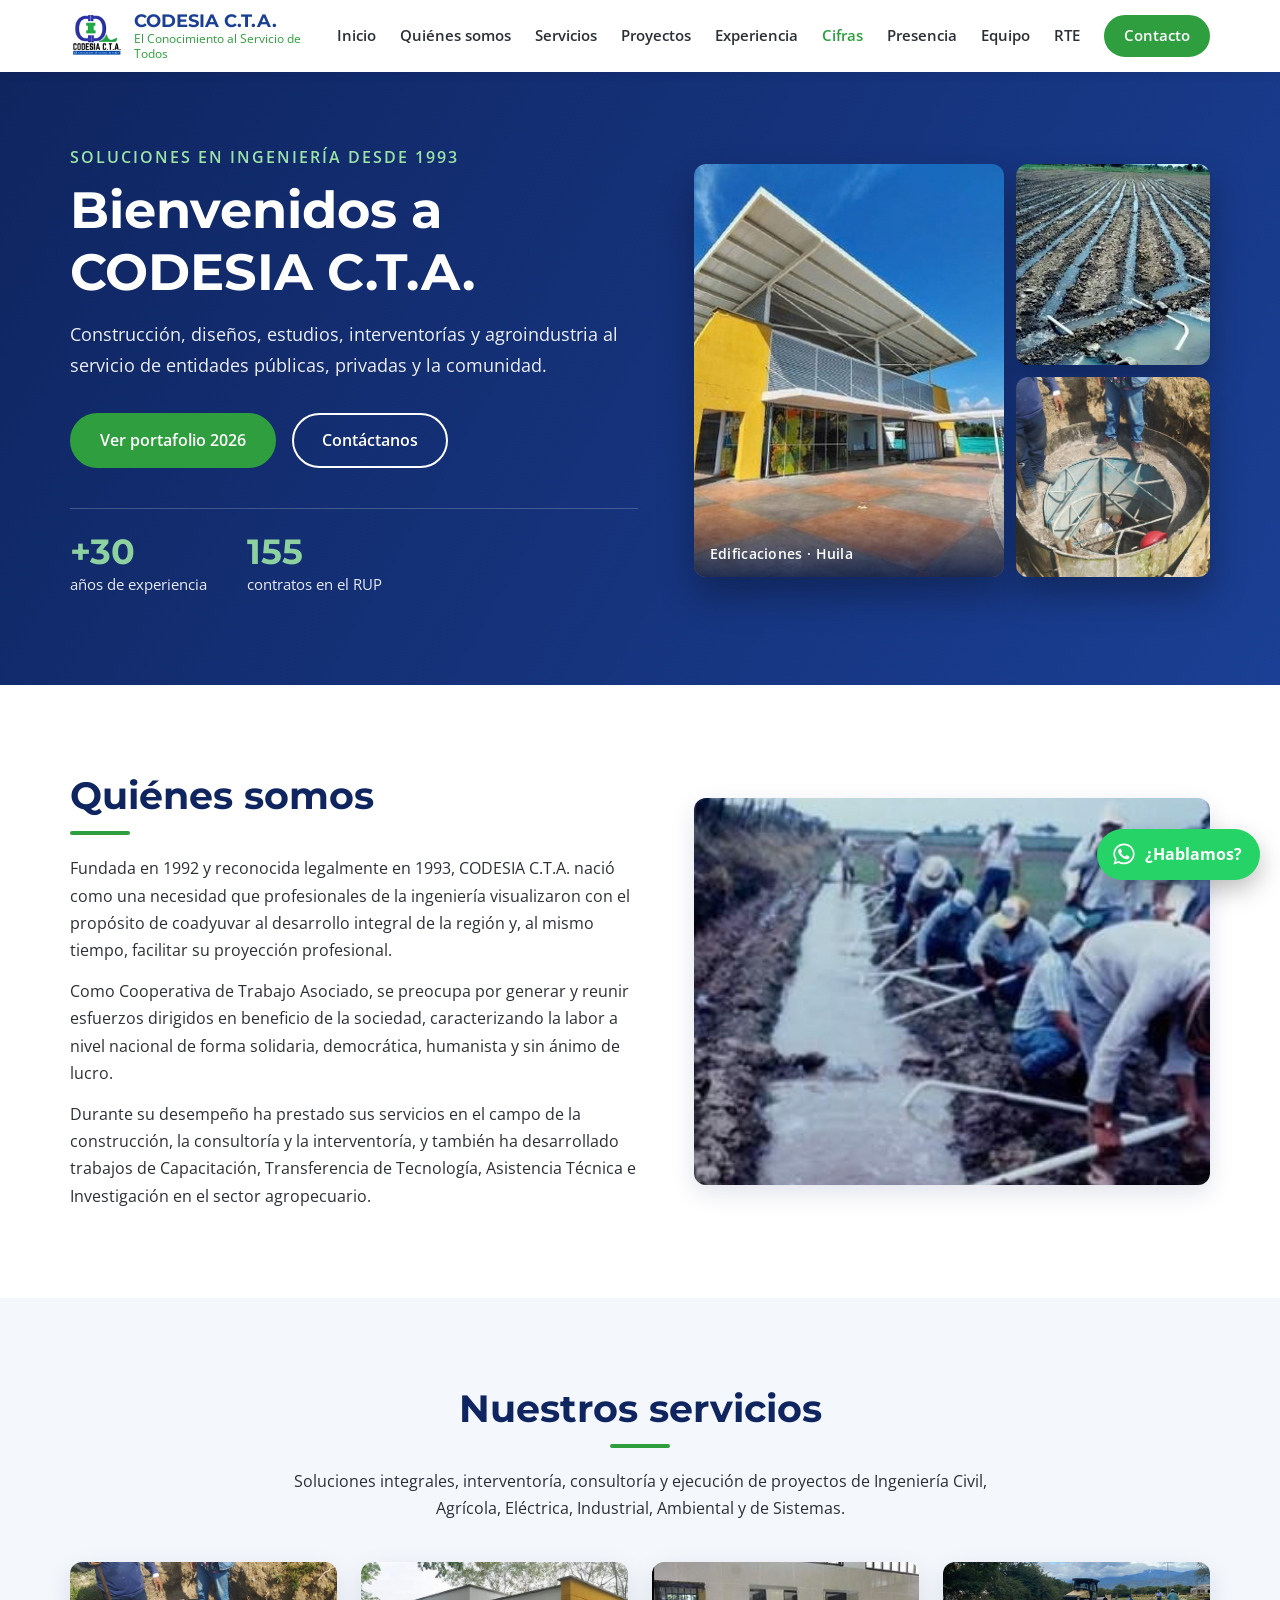
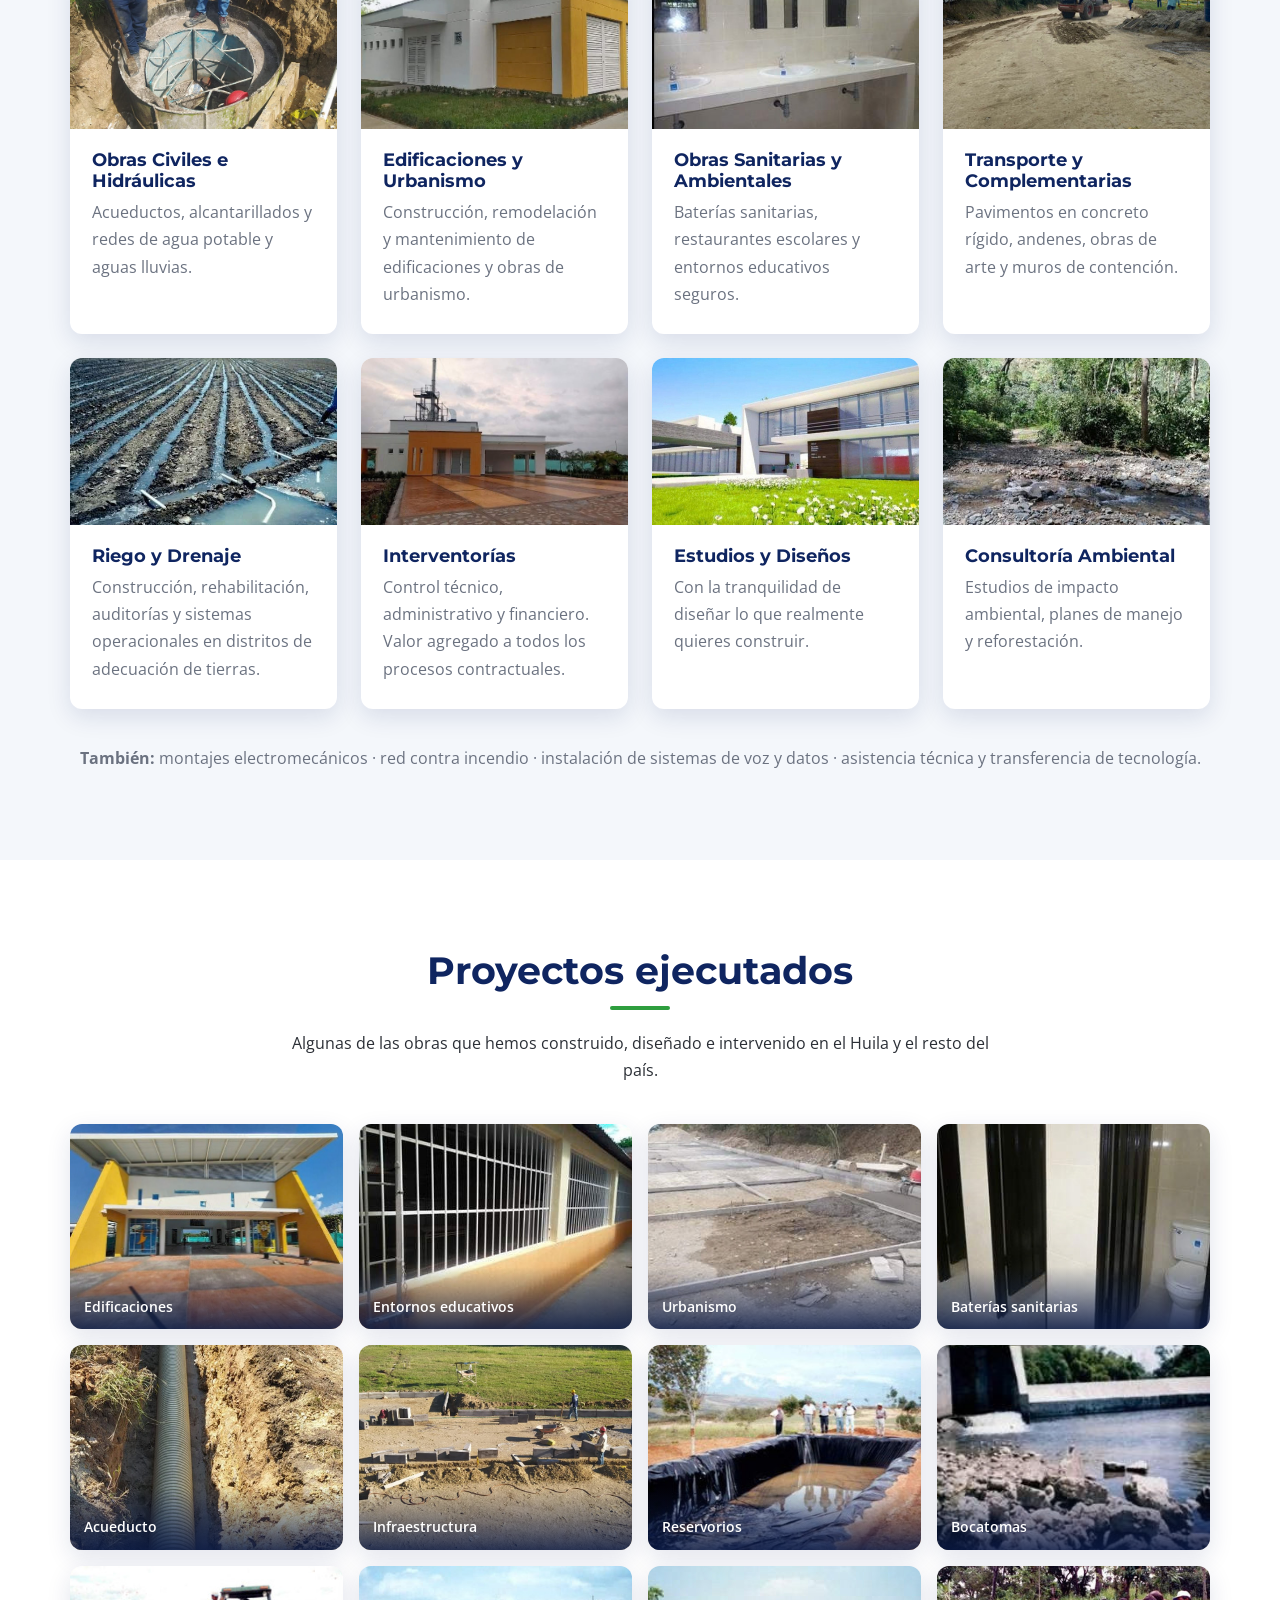
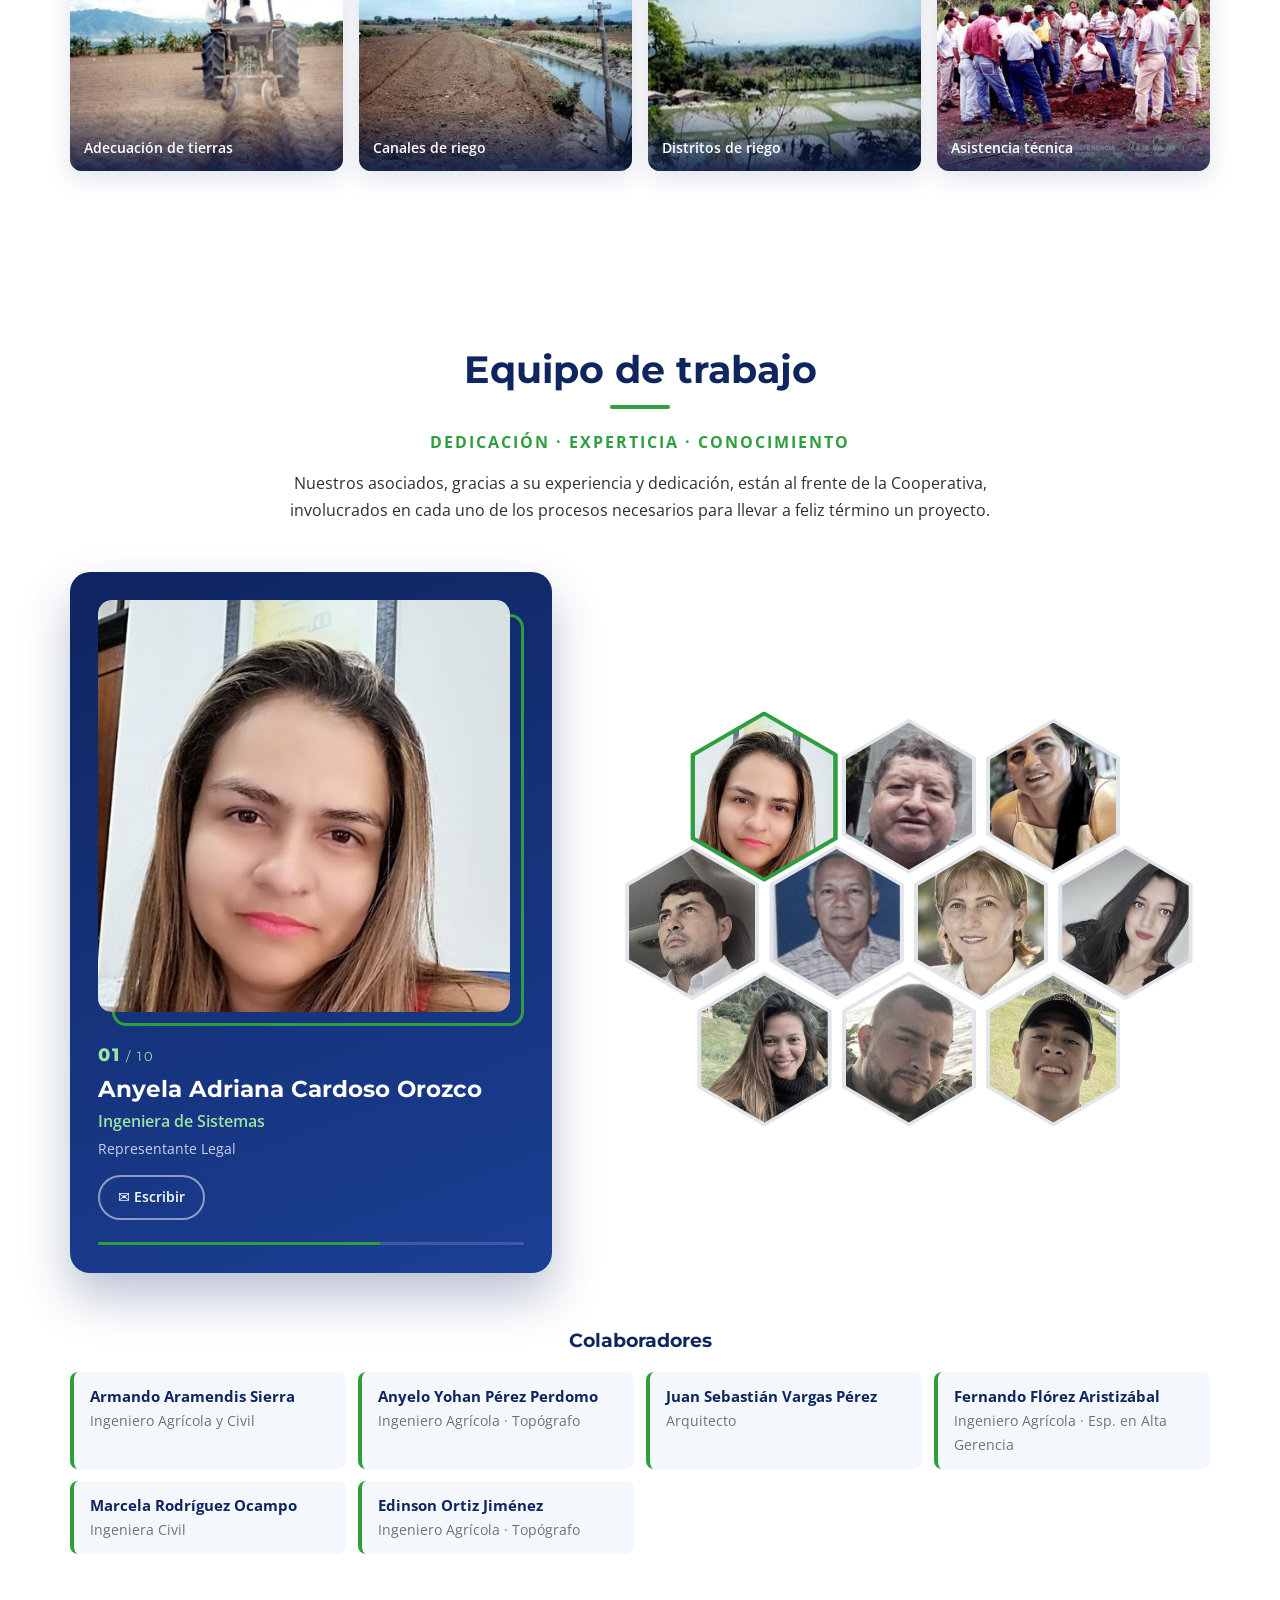
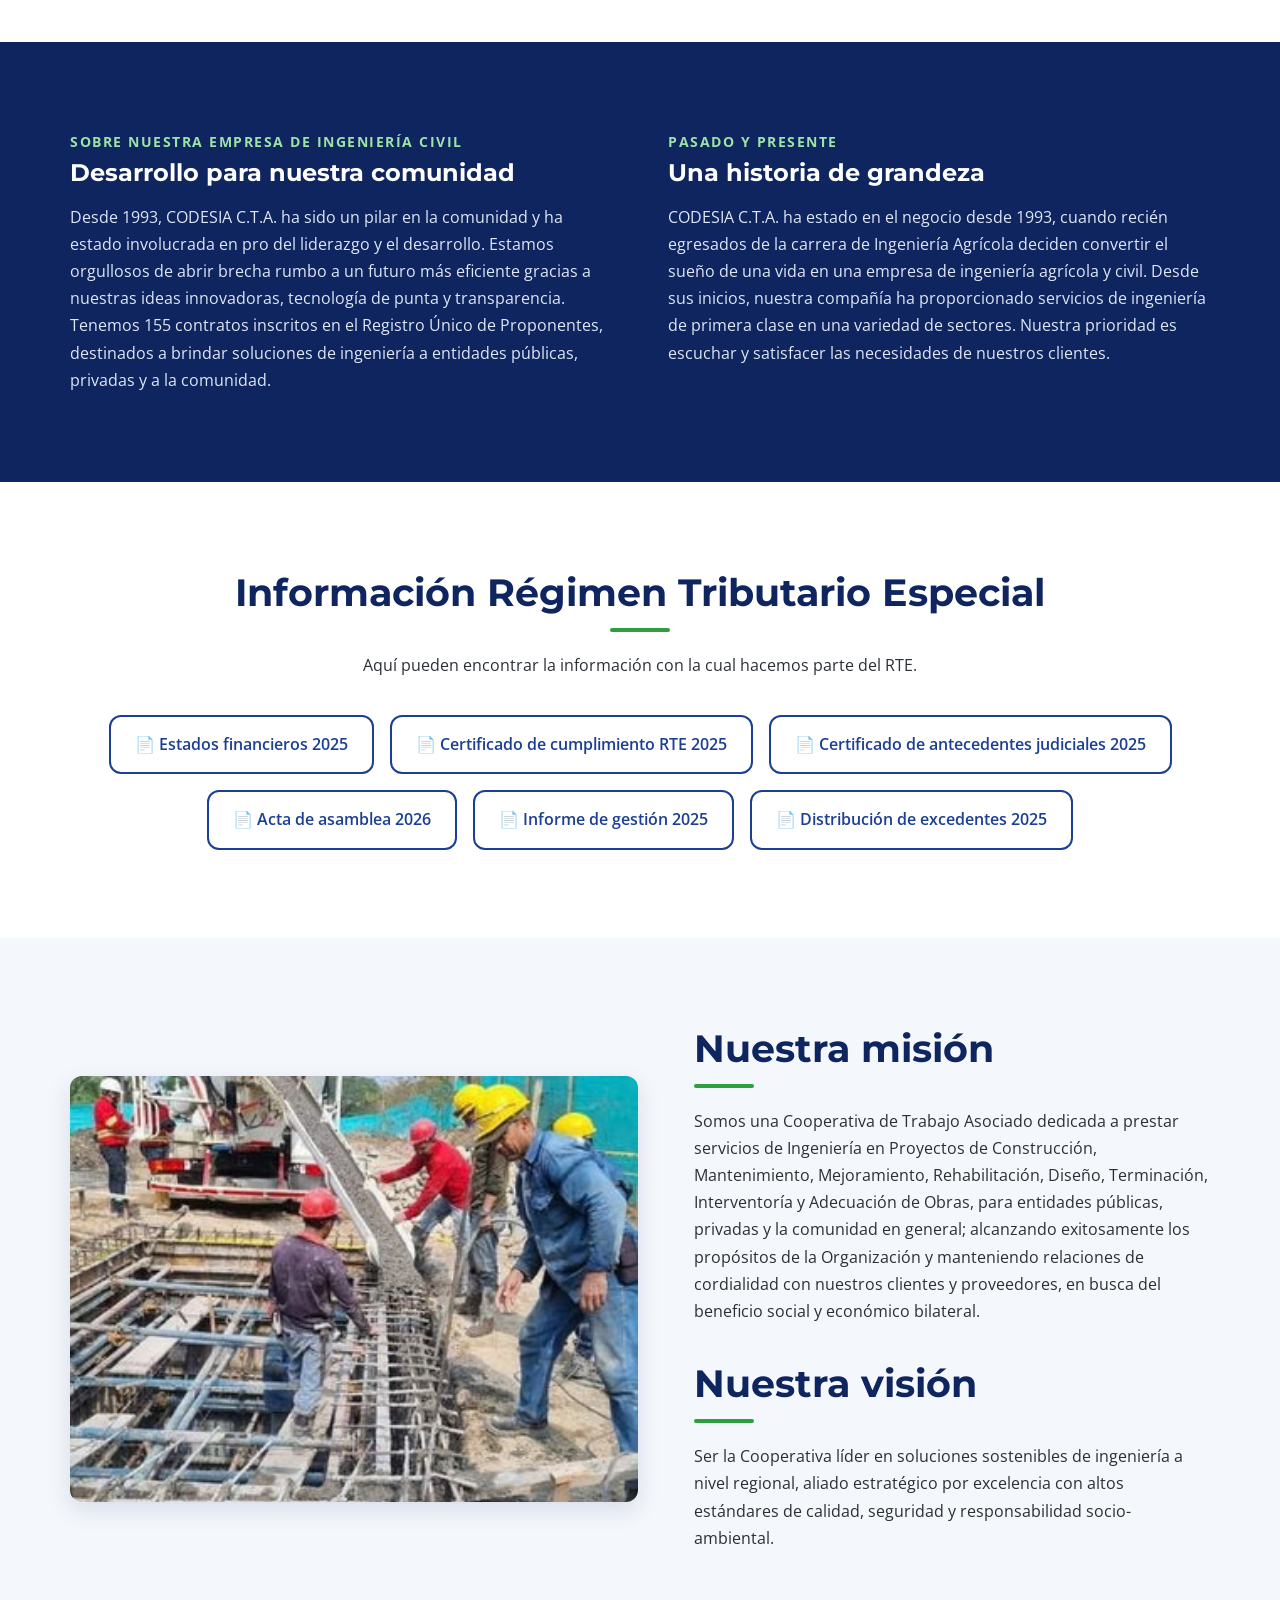
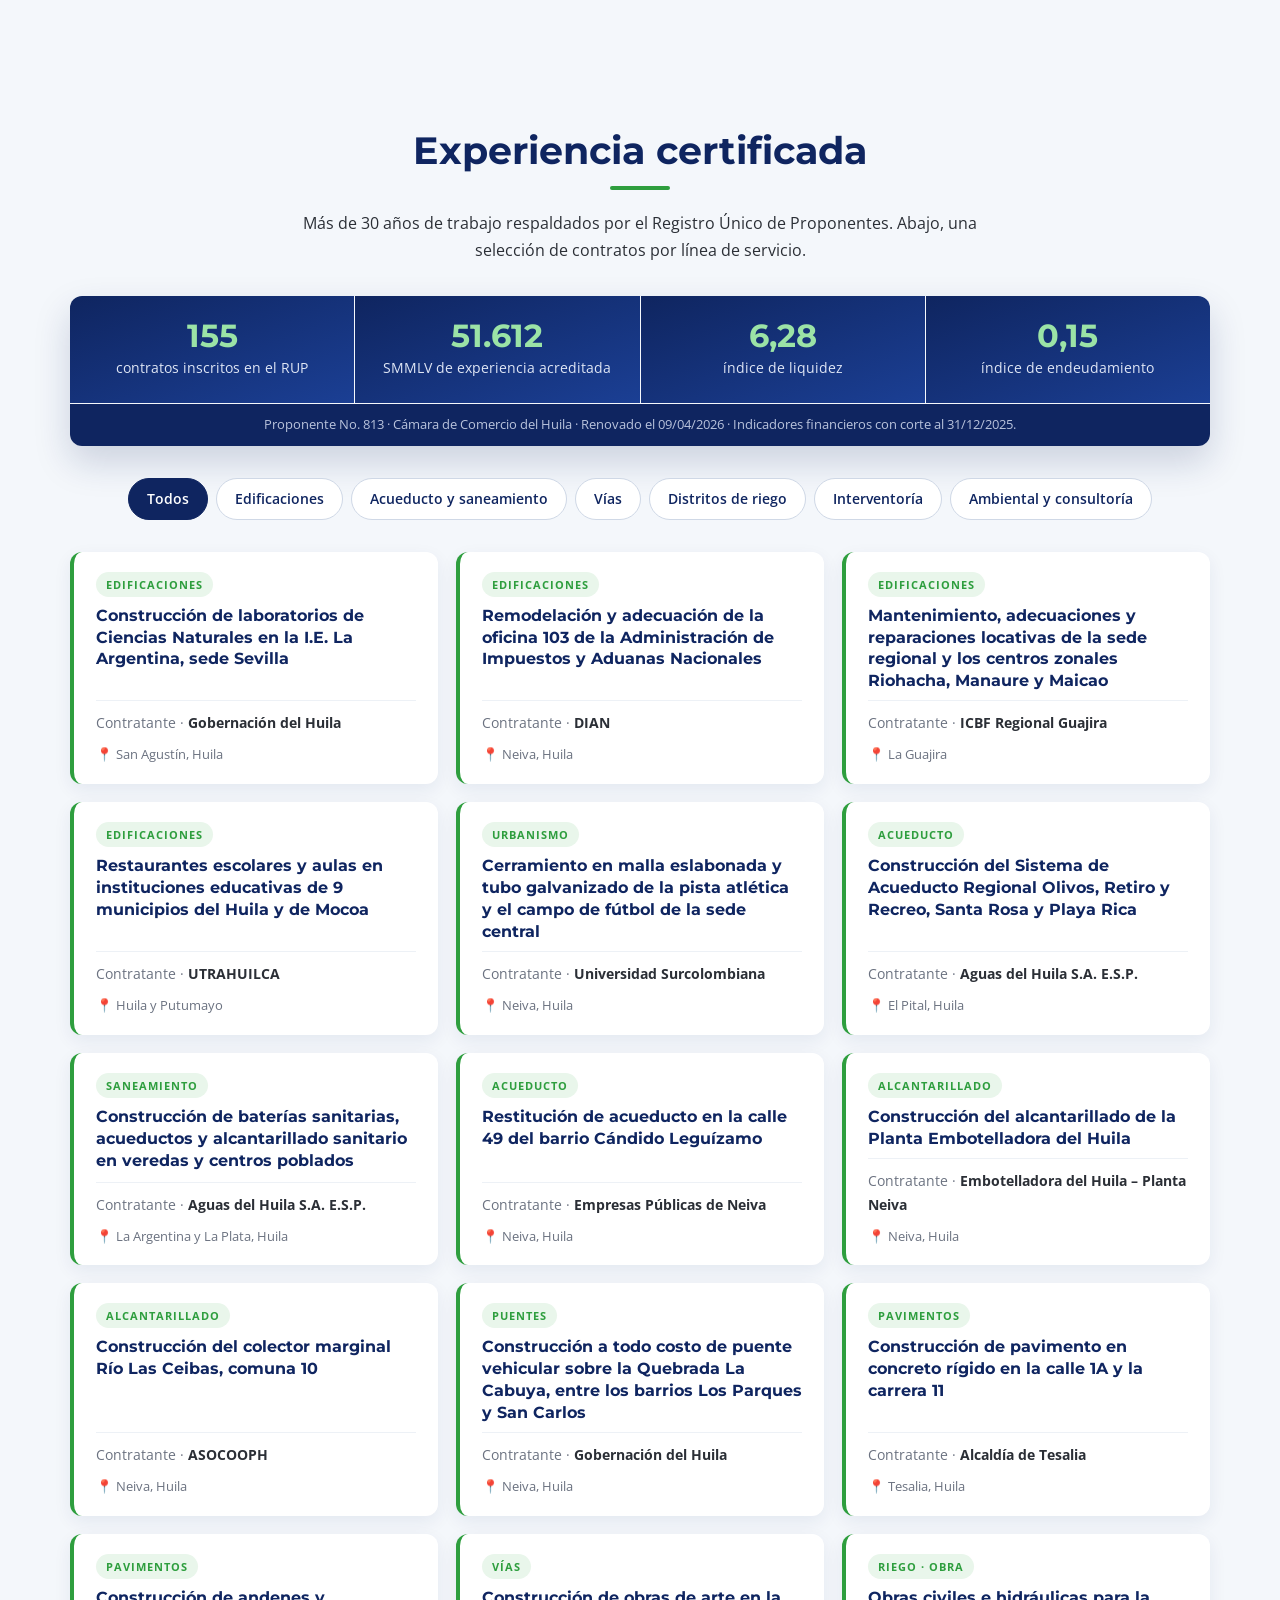
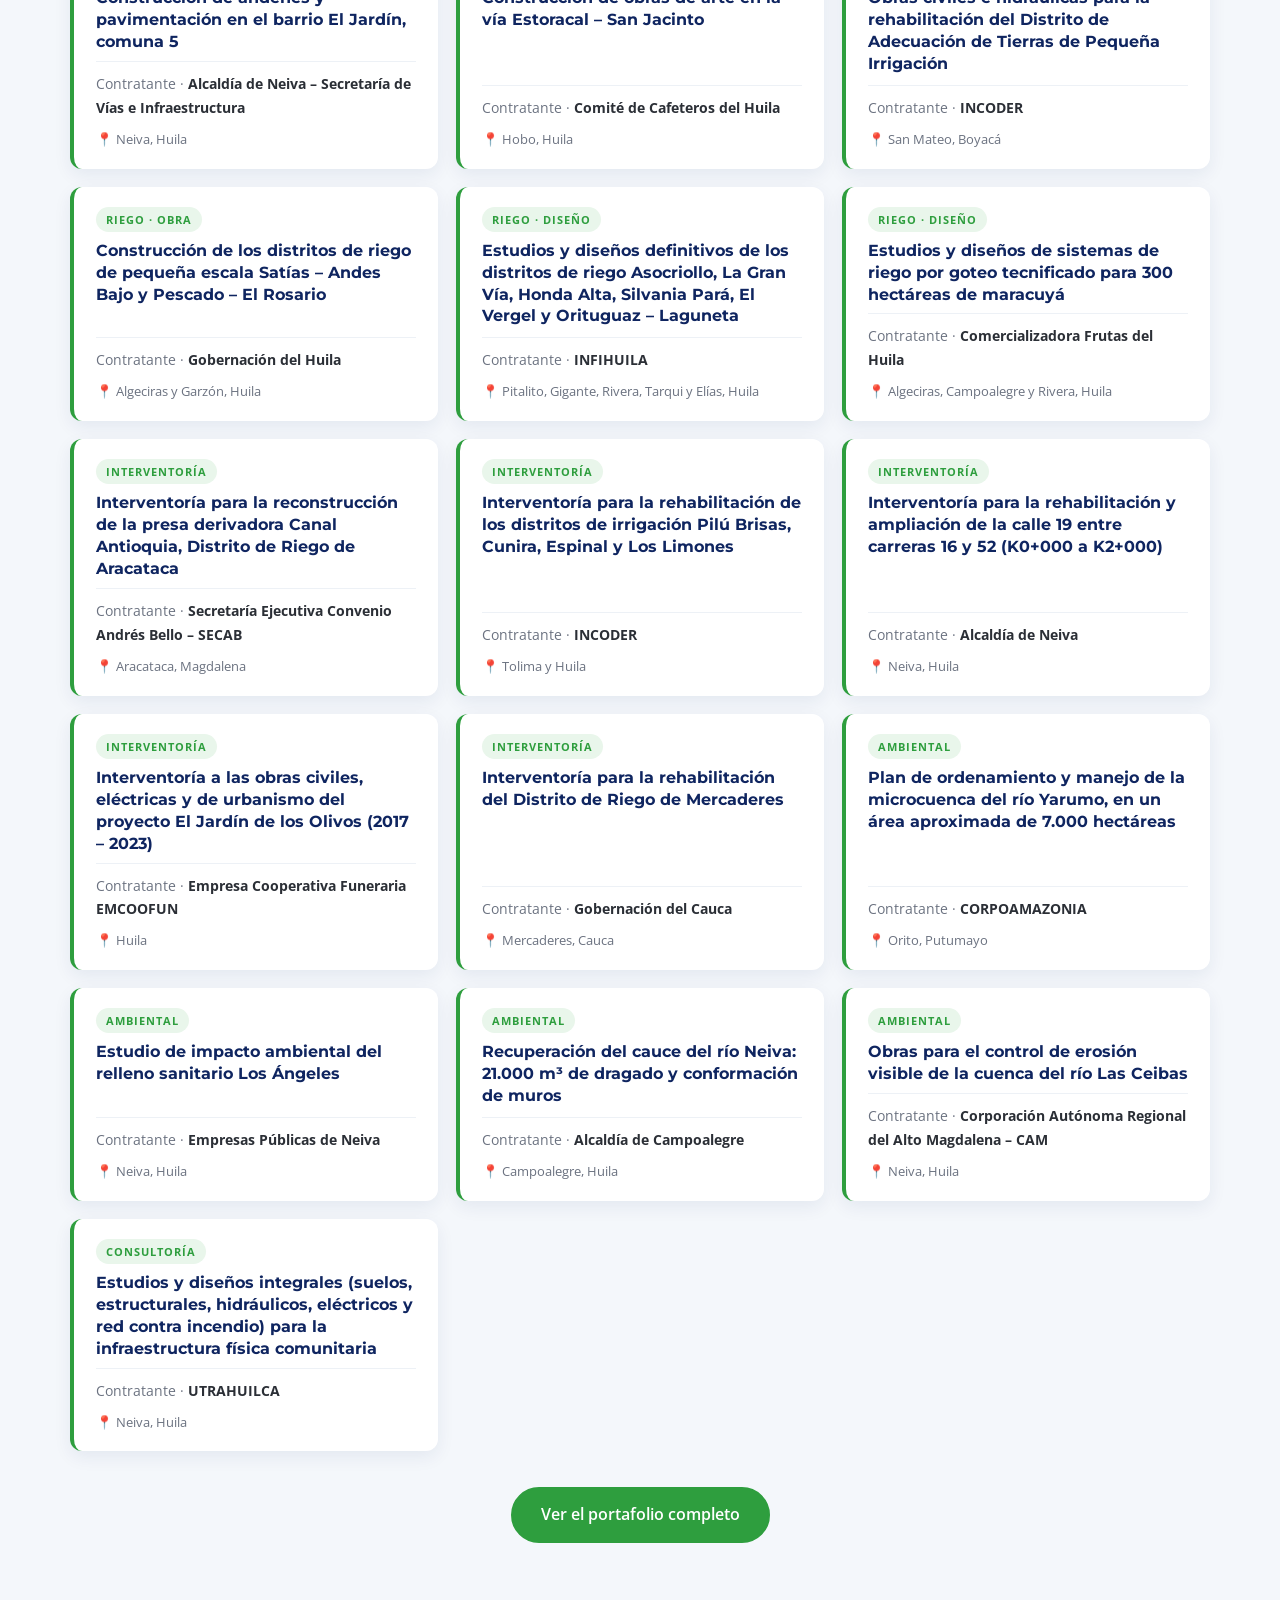
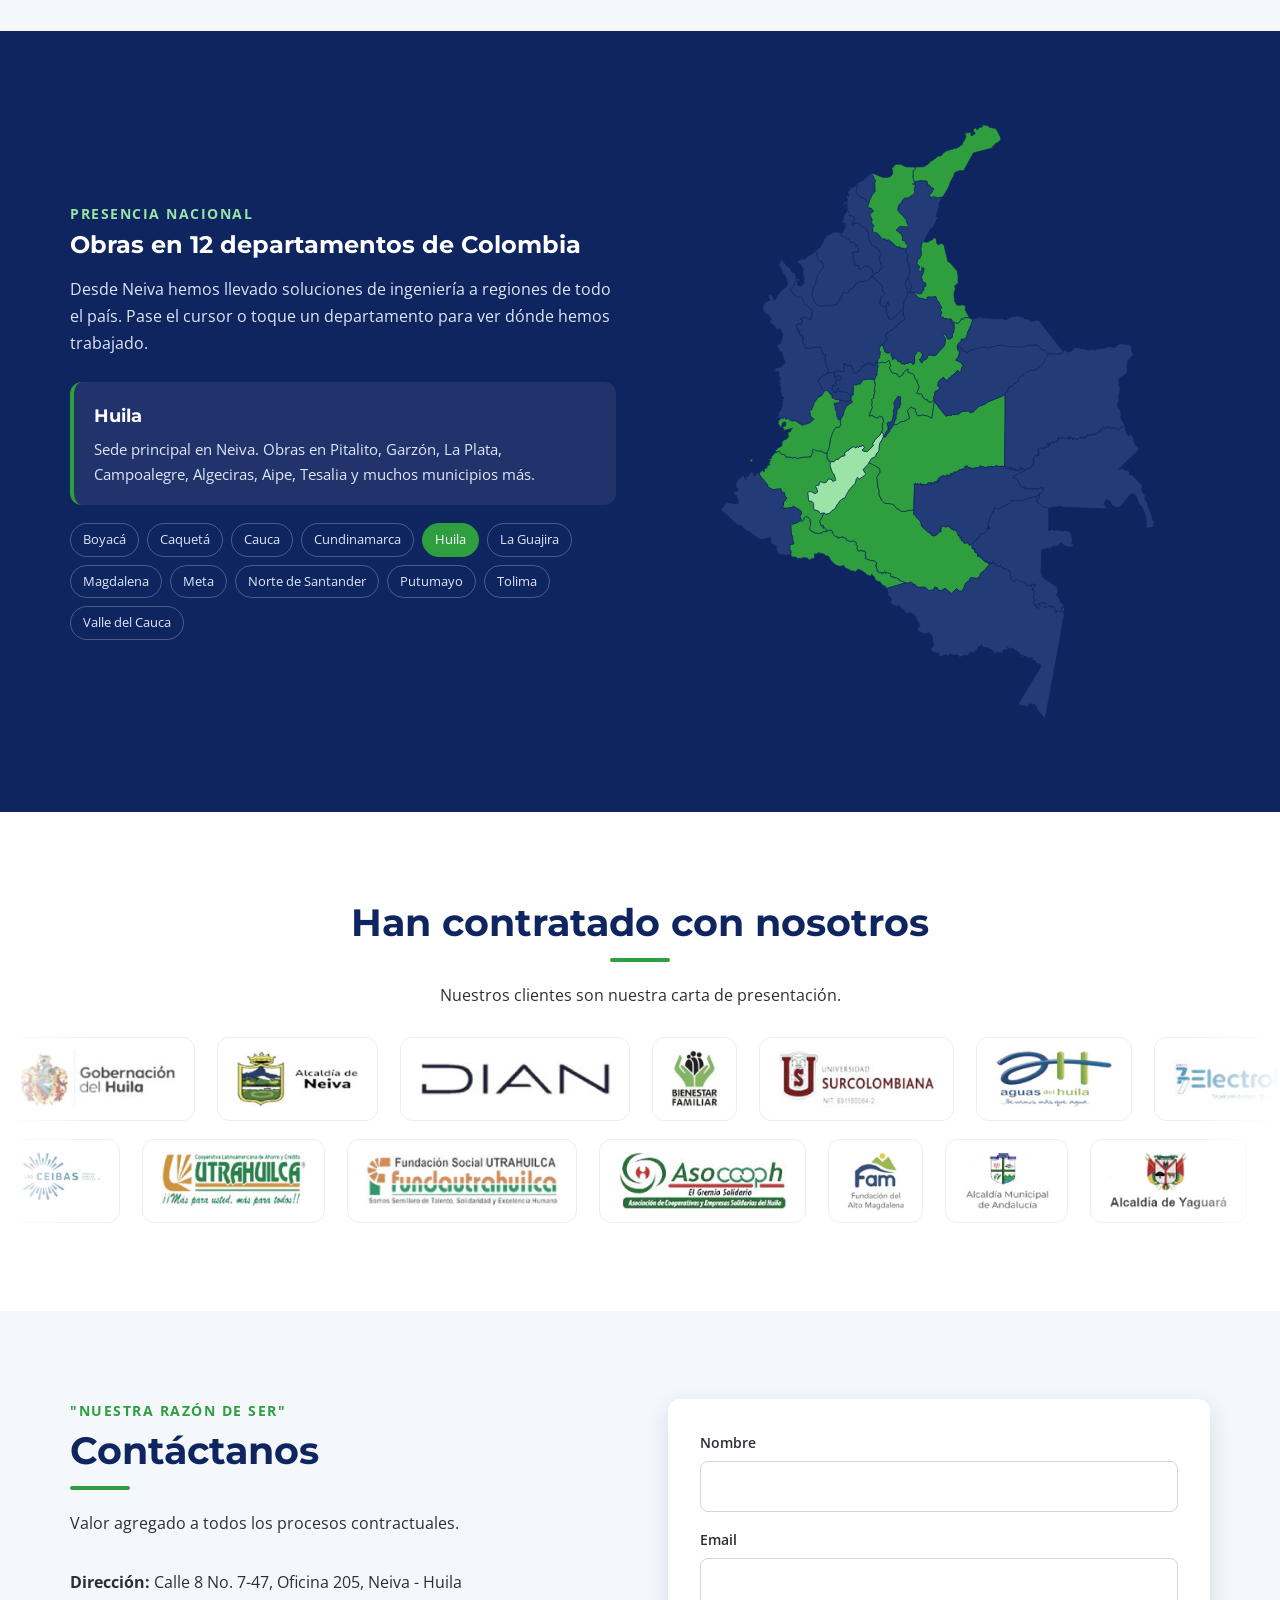
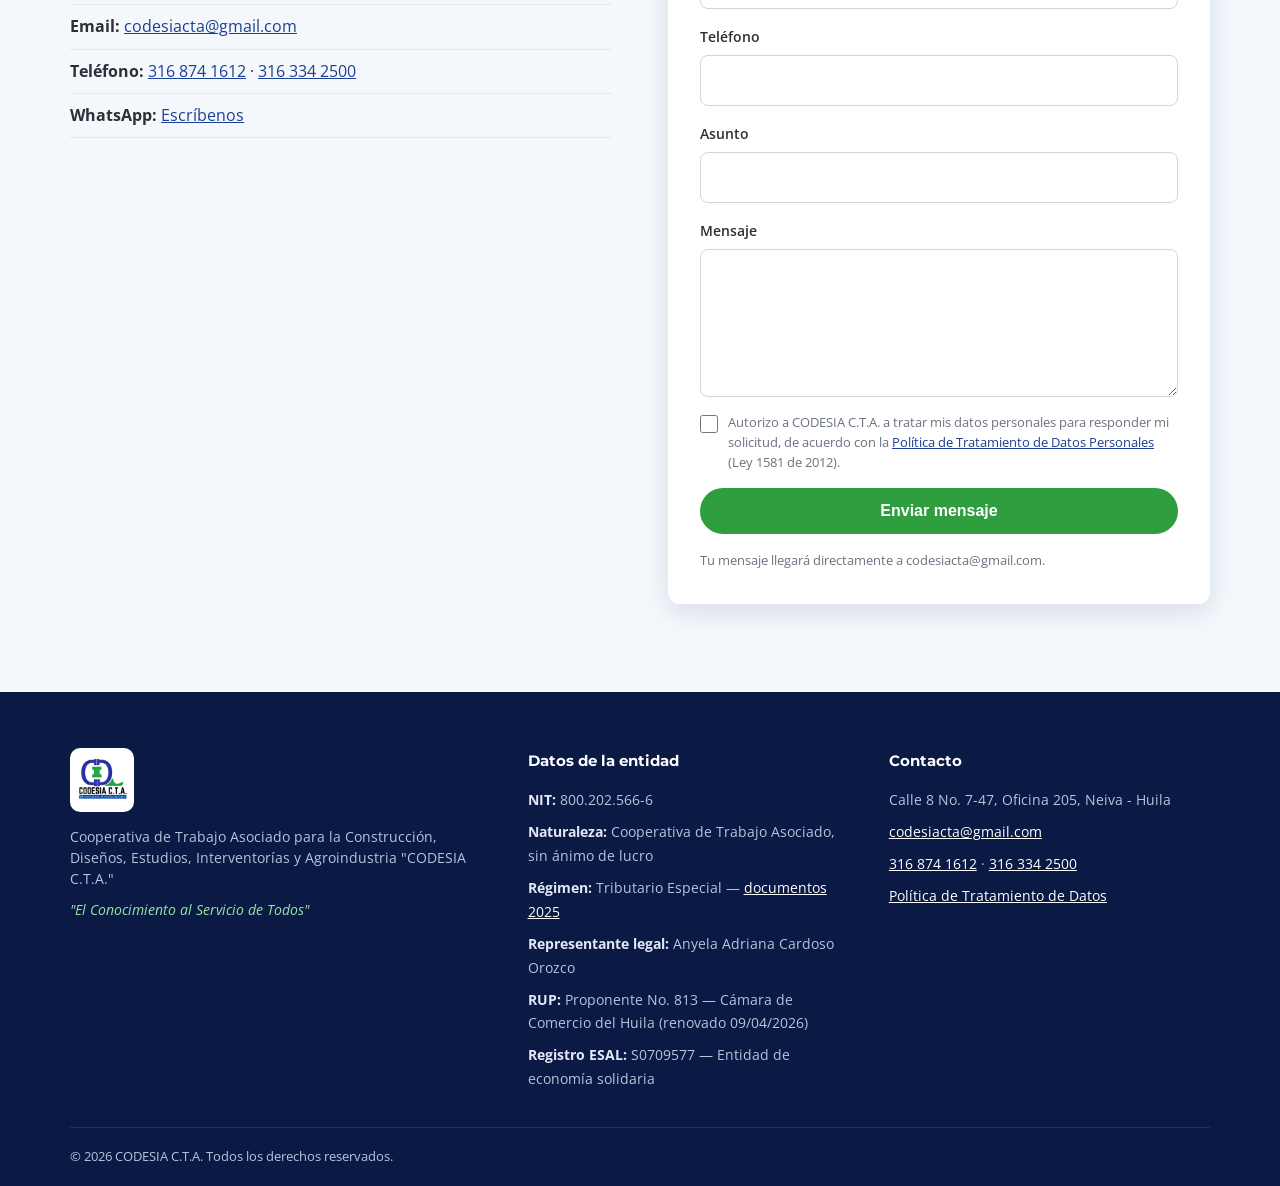
==== commit 45453862: "Menú: enlace "Cifras" al dashboard de experiencia El menú pasa a hamburguesa por debajo de 1100px pa" ====
--- a/index.html
+++ b/index.html
@@ -49,7 +49,7 @@
   <link rel="preconnect" href="https://fonts.googleapis.com">
   <link rel="preconnect" href="https://fonts.gstatic.com" crossorigin>
   <link href="https://fonts.googleapis.com/css2?family=Montserrat:wght@600;700;800&family=Open+Sans:wght@400;600&display=swap" rel="stylesheet">
-  <link rel="stylesheet" href="css/styles.css?v=7">
+  <link rel="stylesheet" href="css/styles.css?v=8">
 </head>
 <body>
 
@@ -72,6 +72,7 @@
         <a href="#servicios">Servicios</a>
         <a href="#proyectos">Proyectos</a>
         <a href="#experiencia">Experiencia</a>
+        <a href="dashboard/" class="nav__cifras">Cifras</a>
         <a href="#presencia">Presencia</a>
         <a href="#equipo">Equipo</a>
         <a href="#rte">RTE</a>
--- a/css/styles.css
+++ b/css/styles.css
@@ -61,8 +61,11 @@
 .brand__text small { color: var(--verde); font-size: .78rem; }
 
 .nav { display: flex; align-items: center; gap: 24px; }
-.nav a { text-decoration: none; color: var(--texto); font-weight: 600; font-size: .95rem; }
+.nav a { text-decoration: none; color: var(--texto); font-weight: 600; font-size: .95rem; white-space: nowrap; }
+@media (max-width: 1240px) { .nav { gap: 16px; } .nav a { font-size: .9rem; } }
 .nav a:hover { color: var(--verde); }
+.nav .nav__cifras { color: var(--verde); }
+.nav .nav__cifras:hover { color: var(--azul); }
 
 .nav-toggle { display: none; background: none; border: 0; cursor: pointer; padding: 8px; }
 .nav-toggle span { display: block; width: 26px; height: 3px; background: var(--azul); margin: 5px 0; border-radius: 2px; transition: .3s; }
@@ -373,7 +376,8 @@
 }
 
 /* ===== Responsive ===== */
-@media (max-width: 860px) {
+/* El menú completo no cabe junto al logo por debajo de ~1100px: pasa a hamburguesa */
+@media (max-width: 1100px) {
   .nav-toggle { display: block; }
   .nav {
     position: absolute; top: 72px; left: 0; right: 0;
@@ -381,9 +385,11 @@
     box-shadow: 0 8px 16px rgba(0,0,0,.08);
     max-height: 0; overflow: hidden; transition: max-height .3s;
   }
-  .nav.open { max-height: 400px; }
-  .nav a { padding: 14px; width: 100%; text-align: center; }
+  .nav.open { max-height: 640px; }
+  .nav a { padding: 14px; width: 100%; text-align: center; font-size: .95rem; }
   .nav .btn--small { width: auto; margin: 10px 0 16px; }
+}
+@media (max-width: 860px) {
   .split, .two-col, .hero__grid, .crew, .footer__grid, .mapa { grid-template-columns: 1fr; gap: 32px; }
   .mapa__svg { max-width: 340px; }
   .crew__hive { --hex-w: min(84px, 22vw); padding: 0; }
